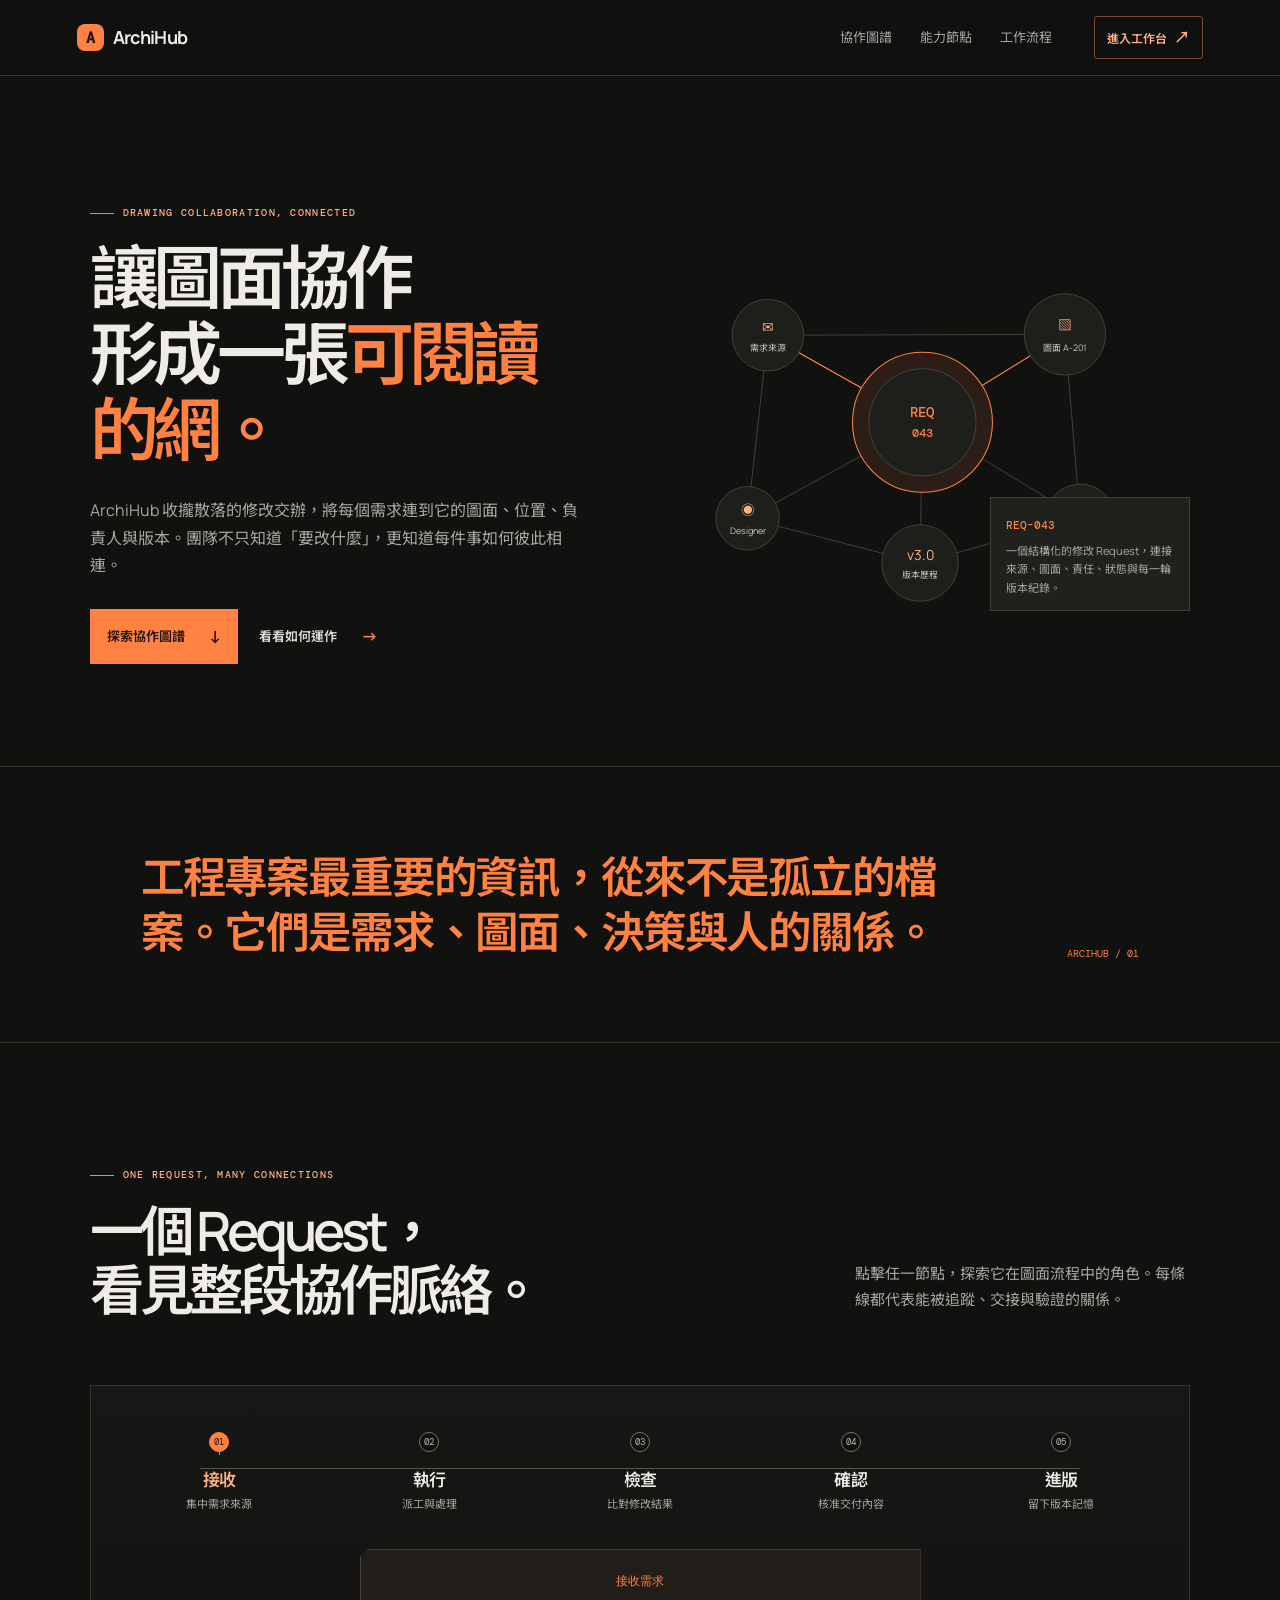
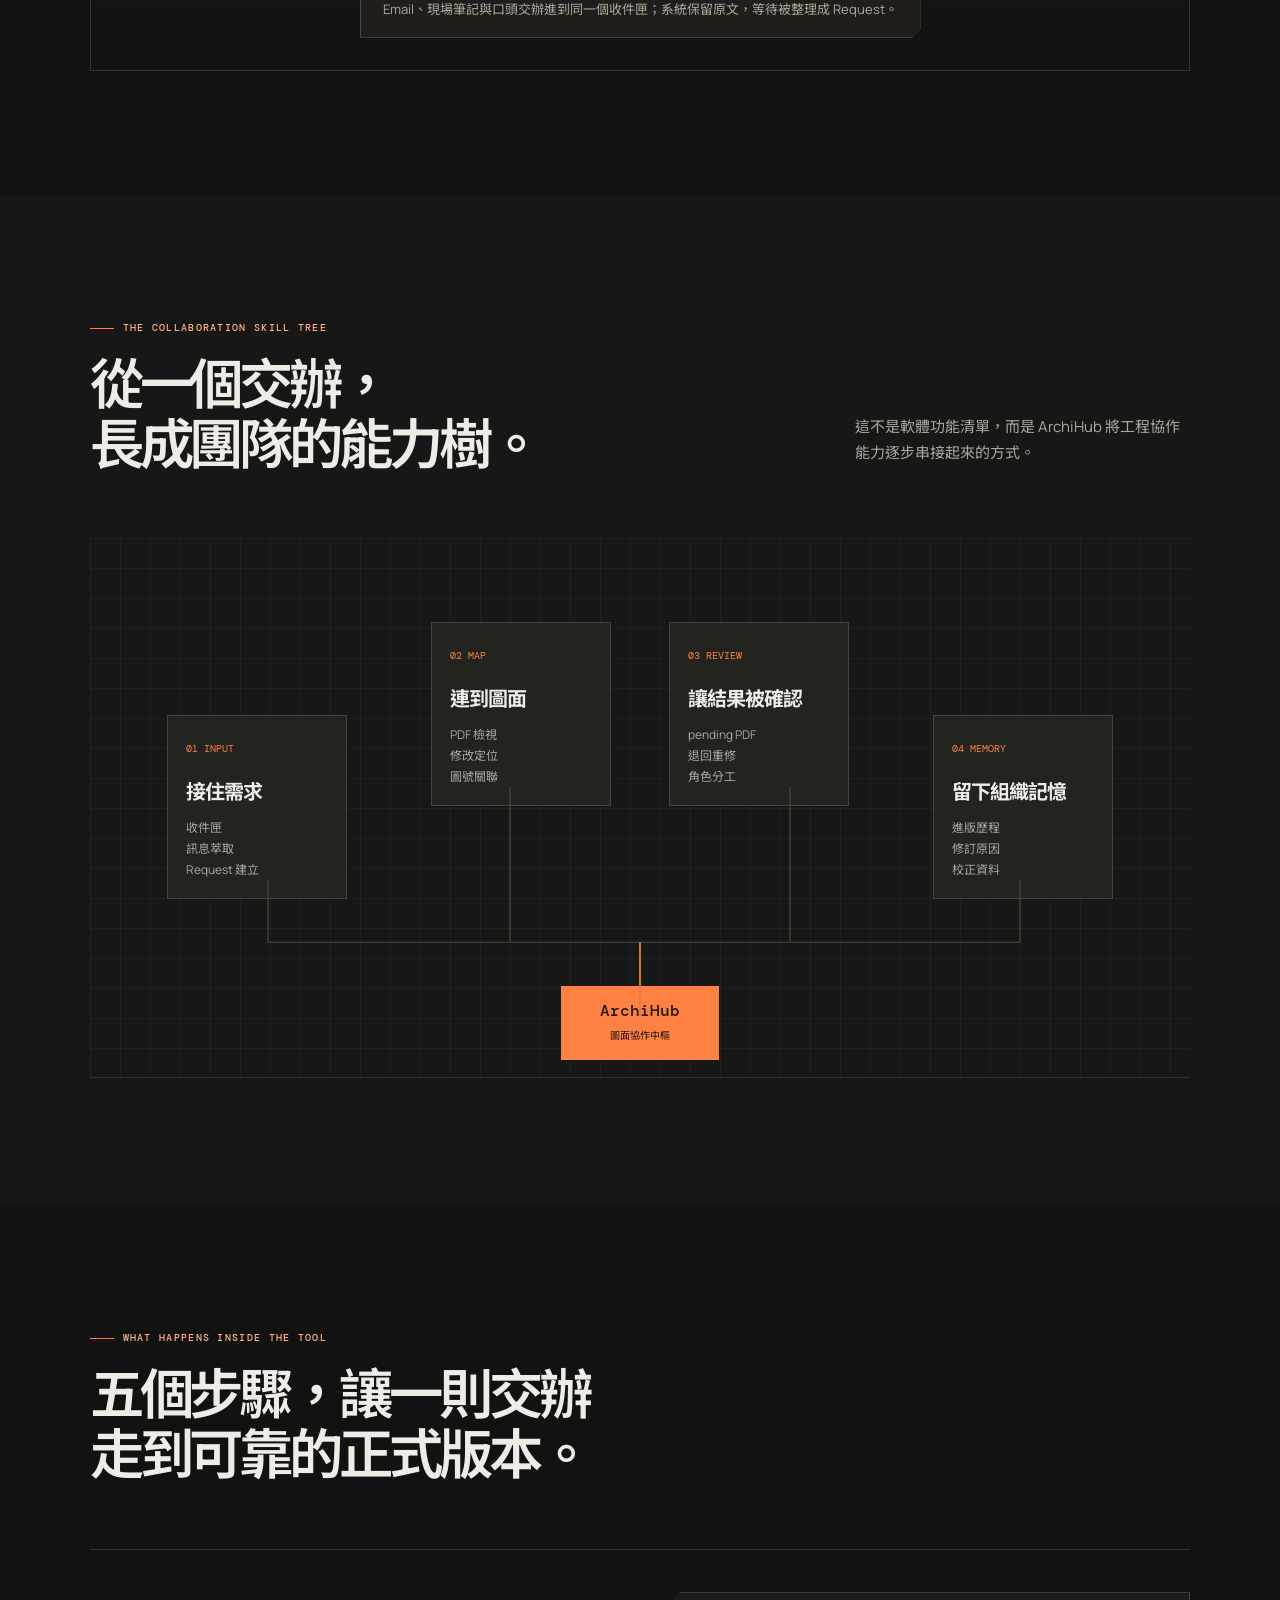
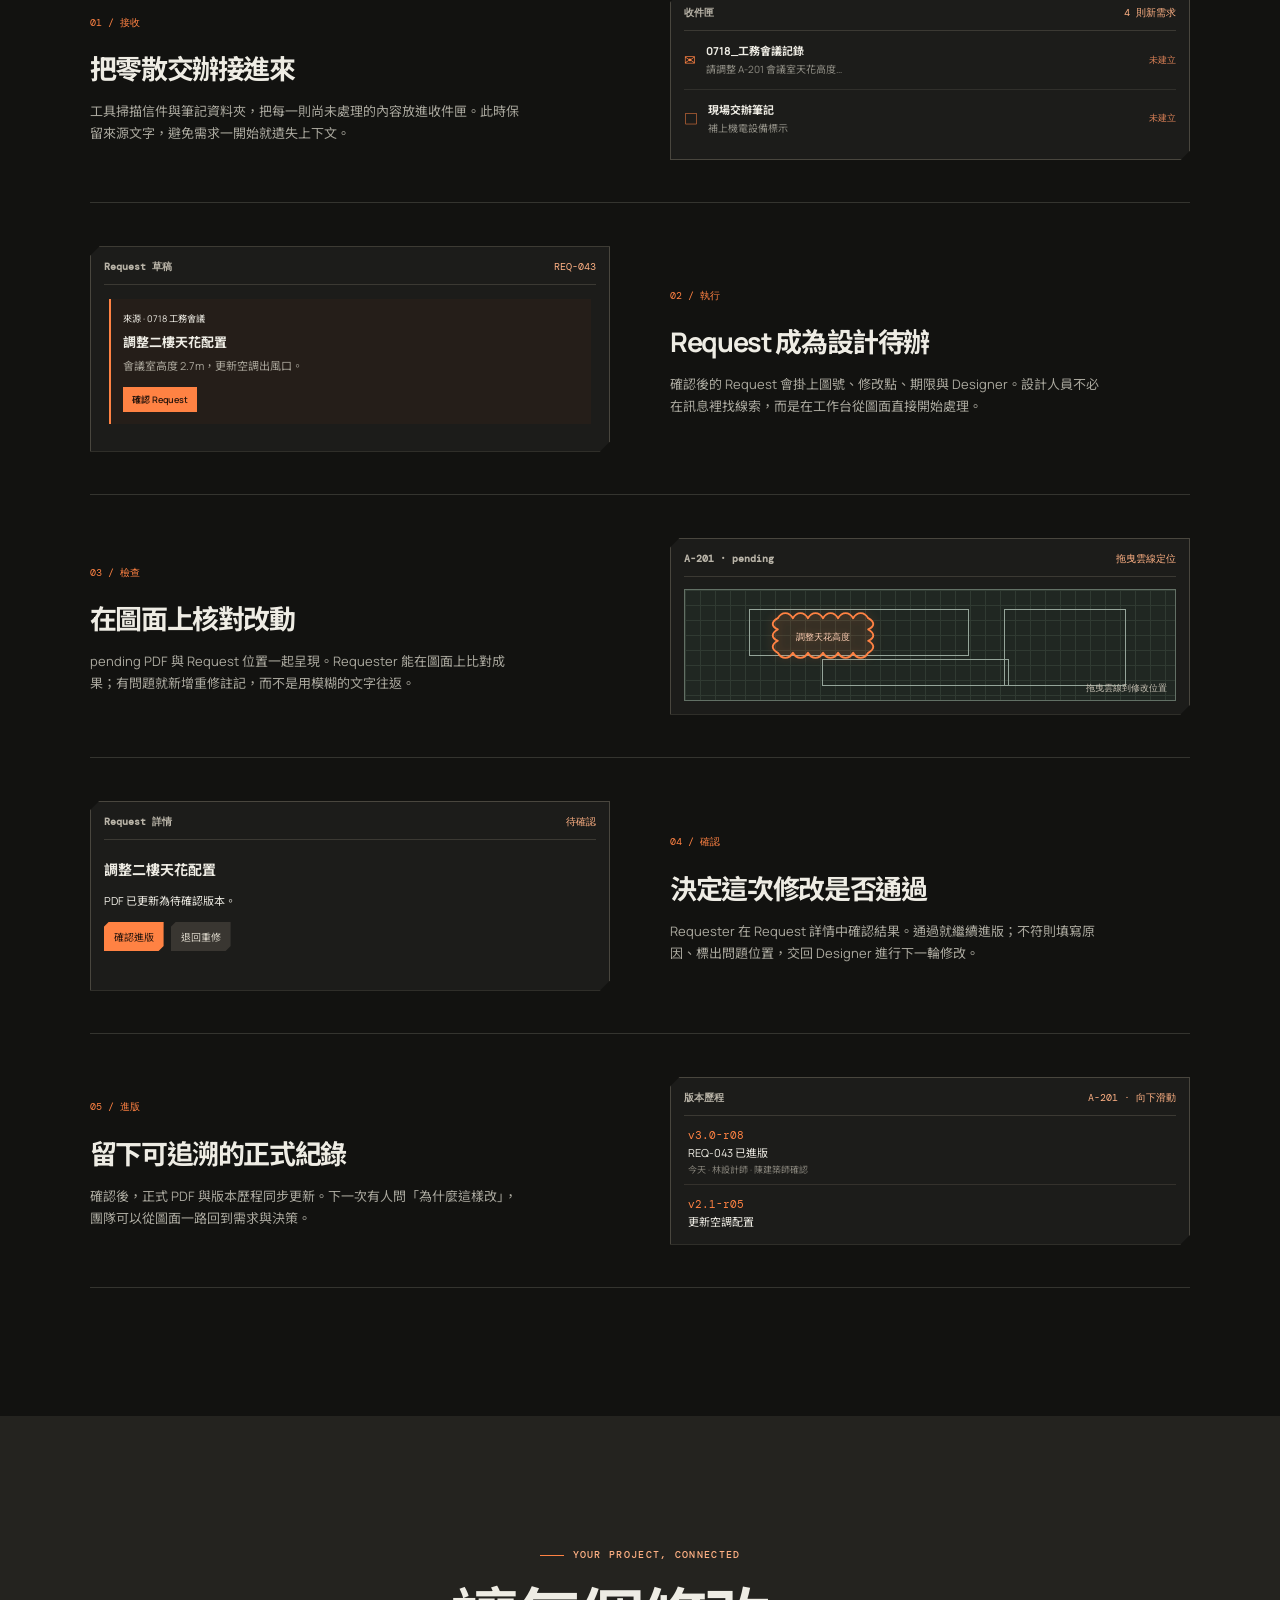
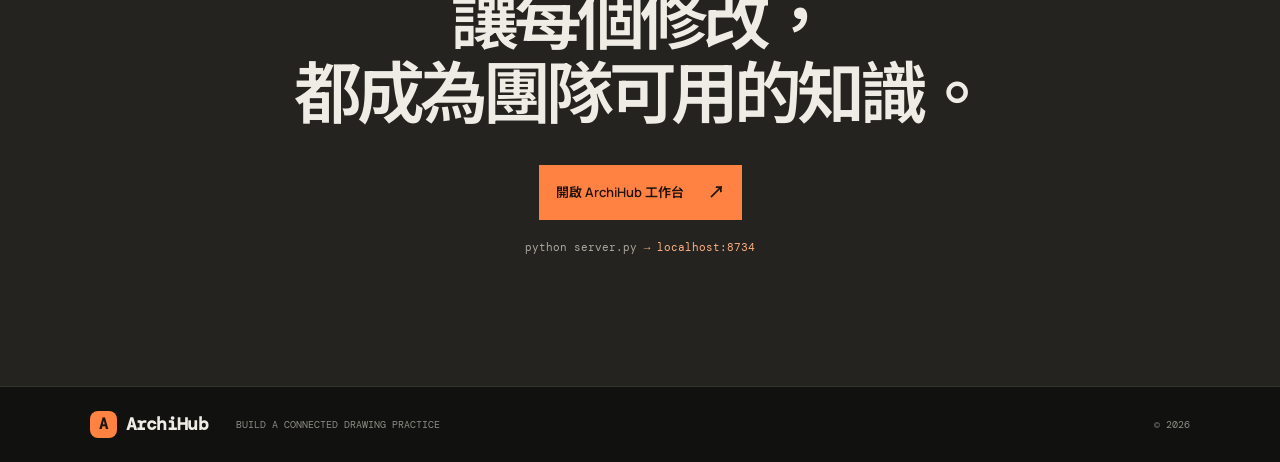
==== overview/index.html @ eef75f50 "Add interactive workflow demonstrations to overview" ====
<!doctype html>
<html lang="zh-Hant">
<head>
  <meta charset="utf-8">
  <meta name="viewport" content="width=device-width, initial-scale=1">
  <meta name="description" content="ArchiHub 將工程圖面的修改需求、版本與審核關係，整理成可探索的協作圖譜。">
  <title>ArchiHub — 圖面協作的知識網</title>
  <link rel="stylesheet" href="styles.css">
  <link rel="stylesheet" href="refine.css">
</head>
<body>
  <header class="site-header">
    <a class="brand" href="#top"><span class="brand-mark">A</span>ArchiHub</a>
    <nav><a href="#graph">協作圖譜</a><a href="#skills">能力節點</a><a href="#workflow">工作流程</a></nav>
    <a class="nav-action" href="#start">進入工作台 <span>↗</span></a>
  </header>

  <main id="top">
    <section class="hero">
      <div class="hero-intro">
        <p class="eyebrow"><i></i>DRAWING COLLABORATION, CONNECTED</p>
        <h1>讓圖面協作<br>形成一張<span>可閱讀的網。</span></h1>
        <p class="lead">ArchiHub 收攏散落的修改交辦，將每個需求連到它的圖面、位置、負責人與版本。團隊不只知道「要改什麼」，更知道每件事如何彼此相連。</p>
        <div class="hero-buttons"><a class="button solid" href="#graph">探索協作圖譜 <b>↓</b></a><a class="button quiet" href="#workflow">看看如何運作 <b>→</b></a></div>
      </div>
      <div class="hero-network" aria-label="ArchiHub 工程圖面協作關係圖">
        <svg viewBox="0 0 670 480" role="img">
          <title>圖面、Request、版本和參與角色之間的關聯網</title>
          <g class="connections"><path d="M341 224L151 117M341 224L126 342M341 224L516 116M341 224L535 342M341 224L338 397M151 117L126 342M151 117L516 116M516 116L535 342M126 342L338 397M535 342L338 397"/><path d="M151 117L341 224M516 116L341 224" class="active-line"/></g>
          <g class="node n-email" data-label="需求來源" data-text="Email、現場筆記與交辦事項，都從這裡進入團隊共同的收件匣。"><circle cx="151" cy="117" r="44"/><text x="151" y="113">✉</text><text x="151" y="137">需求來源</text></g>
          <g class="node n-drawing" data-label="圖面 A-201" data-text="每一則 Request 對應圖號與位置，讓修改內容不再脫離工程圖面。"><circle cx="516" cy="116" r="50"/><text x="516" y="111">▧</text><text x="516" y="137">圖面 A-201</text></g>
          <g class="node n-person" data-label="Designer" data-text="設計人員接收待辦、完成調整，並提交待確認的 pending PDF。"><circle cx="126" cy="342" r="39"/><text x="126" y="338">◉</text><text x="126" y="361">Designer</text></g>
          <g class="node center" data-label="REQ-043" data-text="一個結構化的修改 Request，連接來源、圖面、責任、狀態與每一輪版本紀錄。"><circle cx="341" cy="224" r="86"/><circle cx="341" cy="224" r="66"/><text x="341" y="218">REQ</text><text x="341" y="242">043</text></g>
          <g class="node n-review" data-label="Requester" data-text="提出者能在圖面與 pending PDF 上確認結果，必要時標記位置退回重修。"><circle cx="535" cy="342" r="42"/><text x="535" y="337">✓</text><text x="535" y="361">Requester</text></g>
          <g class="node n-version" data-label="版本歷程" data-text="每一次確認進版都記錄為可追溯的版本節點，保留圖面演進脈絡。"><circle cx="338" cy="397" r="47"/><text x="338" y="393">v3.0</text><text x="338" y="415">版本歷程</text></g>
        </svg>
        <div class="graph-tip"><span id="tip-label">REQ-043</span><p id="tip-text">一個結構化的修改 Request，連接來源、圖面、責任、狀態與每一輪版本紀錄。</p></div>
      </div>
    </section>

    <section class="manifesto"><p>工程專案最重要的資訊，從來不是孤立的檔案。它們是需求、圖面、決策與人的關係。</p><span>ARCIHUB / 01</span></section>

    <section class="graph-section" id="graph">
      <div class="section-head"><div><p class="eyebrow"><i></i>ONE REQUEST, MANY CONNECTIONS</p><h2>一個 Request，<br>看見整段協作脈絡。</h2></div><p>點擊任一節點，探索它在圖面流程中的角色。每條線都代表能被追蹤、交接與驗證的關係。</p></div>
      <div class="process-map" aria-label="ArchiHub Request 處理流程">
        <div class="process-track"></div>
        <button class="process-step active" data-title="接收需求" data-copy="Email、現場筆記與口頭交辦進到同一個收件匣；系統保留原文，等待被整理成 Request。"><i>01</i><span>接收</span><small>集中需求來源</small></button>
        <button class="process-step" data-title="執行修改" data-copy="Designer 接手 Request，從工作清單進入對應圖號與修改位置，完成設計調整並產出 pending PDF。"><i>02</i><span>執行</span><small>派工與處理</small></button>
        <button class="process-step" data-title="檢查圖面" data-copy="Requester 開啟 pending PDF，直接對照原始需求與標記位置；有落差時可以回到圖面上提出重修。"><i>03</i><span>檢查</span><small>比對修改結果</small></button>
        <button class="process-step" data-title="確認結果" data-copy="當內容正確，Requester 確認這次修改。責任、圖號與時間都會被寫入正式的審核紀錄。"><i>04</i><span>確認</span><small>核准交付內容</small></button>
        <button class="process-step" data-title="正式進版" data-copy="確認後，pending PDF 轉為正式版本；ArchiHub 將版本號、處理人與修訂原因保存到歷程中。"><i>05</i><span>進版</span><small>留下版本記憶</small></button>
        <div class="process-note"><span id="process-title">接收需求</span><p id="process-copy">Email、現場筆記與口頭交辦進到同一個收件匣；系統保留原文，等待被整理成 Request。</p></div>
      </div>
    </section>

    <section class="skills" id="skills">
      <div class="section-head"><div><p class="eyebrow"><i></i>THE COLLABORATION SKILL TREE</p><h2>從一個交辦，<br>長成團隊的能力樹。</h2></div><p>這不是軟體功能清單，而是 ArchiHub 將工程協作能力逐步串接起來的方式。</p></div>
      <div class="skill-tree" aria-label="ArchiHub 技能樹">
        <div class="trunk"><span>ArchiHub</span><small>圖面協作中樞</small></div>
        <div class="branch intake"><span class="branch-tag">01 INPUT</span><h3>接住需求</h3><p>收件匣<br>訊息萃取<br>Request 建立</p></div>
        <div class="branch mapping"><span class="branch-tag">02 MAP</span><h3>連到圖面</h3><p>PDF 檢視<br>修改定位<br>圖號關聯</p></div>
        <div class="branch review"><span class="branch-tag">03 REVIEW</span><h3>讓結果被確認</h3><p>pending PDF<br>退回重修<br>角色分工</p></div>
        <div class="branch memory"><span class="branch-tag">04 MEMORY</span><h3>留下組織記憶</h3><p>進版歷程<br>修訂原因<br>校正資料</p></div>
        <svg class="tree-lines" viewBox="0 0 1100 520" preserveAspectRatio="none" aria-hidden="true"><path d="M550 460V390M550 390H178V330M550 390H420V240M550 390H700V240M550 390H930V330"/><path d="M550 460V390" class="tree-active"/></svg>
      </div>
    </section>

    <section class="workflow" id="workflow"><p class="eyebrow"><i></i>WHAT HAPPENS INSIDE THE TOOL</p><h2>五個步驟，讓一則交辦<br>走到可靠的正式版本。</h2><div class="tool-explainer"><article><div class="tool-copy"><span>01 / 接收</span><h3>把零散交辦接進來</h3><p>工具掃描信件與筆記資料夾，把每一則尚未處理的內容放進收件匣。此時保留來源文字，避免需求一開始就遺失上下文。</p></div><div class="tool-window inbox-window"><div class="toolbar"><b>收件匣</b><span>4 則新需求</span></div><div class="mail-viewport"><div class="mail-stack"><div class="mail-row"><i>✉</i><div><b>0718_工務會議記錄</b><small>請調整 A-201 會議室天花高度…</small></div><em>未建立</em></div><div class="mail-row"><i>□</i><div><b>現場交辦筆記</b><small>補上機電設備標示</small></div><em>未建立</em></div><div class="mail-row"><i>✉</i><div><b>機電協調信件</b><small>E-301 出風口位置需要更新…</small></div><em>待整理</em></div><div class="mail-row"><i>□</i><div><b>監造巡檢紀錄</b><small>廁所大樣圖尺寸需再核對</small></div><em>待整理</em></div></div></div></div></article><article><div class="tool-copy"><span>02 / 執行</span><h3>Request 成為設計待辦</h3><p>確認後的 Request 會掛上圖號、修改點、期限與 Designer。設計人員不必在訊息裡找線索，而是在工作台從圖面直接開始處理。</p></div><div class="tool-window task-window"><div class="toolbar"><b>Request 草稿</b><span>REQ-043</span></div><div class="task-card"><small>來源 · 0718 工務會議</small><b>調整二樓天花配置</b><p>會議室高度 2.7m，更新空調出風口。</p><button class="micro-action request-confirm" type="button">確認 Request</button></div><div class="drawing-link-panel" aria-live="polite"><span>已連結圖面</span><b>A-201 · 二樓平面圖</b><a href="../web/index.html">開啟圖面頁面 ↗</a></div></div></article><article><div class="tool-copy"><span>03 / 檢查</span><h3>在圖面上核對改動</h3><p>pending PDF 與 Request 位置一起呈現。Requester 能在圖面上比對成果；有問題就新增重修註記，而不是用模糊的文字往返。</p></div><div class="tool-window drawing-window"><div class="toolbar"><b>A-201 · pending</b><span>拖移註記定位</span></div><div class="mini-plan"><i></i><i></i><i></i><div class="cloud-mark"><span>調整天花高度</span></div><em>雲型註記移動中</em></div></div></article><article><div class="tool-copy"><span>04 / 確認</span><h3>決定這次修改是否通過</h3><p>Requester 在 Request 詳情中確認結果。通過就繼續進版；不符則填寫原因、標出問題位置，交回 Designer 進行下一輪修改。</p></div><div class="tool-window approve-window"><div class="toolbar"><b>Request 詳情</b><span class="review-status">待確認</span></div><div class="review-main"><h4>調整二樓天花配置</h4><p>PDF 已更新為待確認版本。</p><div><button class="approve-action" type="button">確認進版</button><button class="return-action" type="button">退回重修</button></div></div><div class="complete-notice" aria-live="polite"><i>✓</i><b>REQ-043 已完成</b><span>通知已發送給 Designer 與 Requester</span></div><form class="return-form"><label>需要修改的問題<textarea rows="2" placeholder="例如：會議室出風口位置仍需右移…"></textarea></label><button class="send-return" type="button">送出修改要求</button><button class="cancel-return" type="button">取消</button></form></div></article><article><div class="tool-copy"><span>05 / 進版</span><h3>留下可追溯的正式紀錄</h3><p>確認後，正式 PDF 與版本歷程同步更新。下一次有人問「為什麼這樣改」，團隊可以從圖面一路回到需求與決策。</p></div><div class="tool-window history-window"><div class="toolbar"><b>版本歷程</b><span>A-201 · 向下滑動</span></div><div class="history-viewport"><div class="history-rail"><div class="version-item"><b>v3.0-r08</b><span>REQ-043 已進版</span><small>今天 · 林設計師 · 陳建築師確認</small></div><div class="version-item"><b>v2.1-r05</b><span>更新空調配置</span><small>07/18 · REQ-039</small></div><div class="version-item"><b>v2.0-r04</b><span>調整會議室隔間</span><small>07/12 · REQ-031</small></div><div class="version-item"><b>v1.2-r03</b><span>補充天花標高</span><small>07/05 · REQ-026</small></div></div></div></div></article></div></section>

    <section class="closing" id="start"><p class="eyebrow"><i></i>YOUR PROJECT, CONNECTED</p><h2>讓每個修改，<br>都成為團隊可用的知識。</h2><a class="button solid" href="../web/index.html">開啟 ArchiHub 工作台 <b>↗</b></a><p class="command">python server.py <span>→ localhost:8734</span></p></section>
  </main>
  <footer><a class="brand" href="#top"><span class="brand-mark">A</span>ArchiHub</a><p>BUILD A CONNECTED DRAWING PRACTICE</p><span>© 2026</span></footer>
  <script src="app.js"></script>
</body>
</html>
---- overview/styles.css ----
@import url('https://fonts.googleapis.com/css2?family=DM+Mono:wght@400;500&family=Manrope:wght@400;500;600;700&family=Noto+Sans+TC:wght@400;500;600;700&display=swap');
:root{--bg:#111110;--surface:#191918;--surface-2:#22221f;--line:#34342f;--text:#eeece4;--muted:#aaa89e;--orange:#ff8243;--orange-soft:#ffb184;--cream:#dedbd0;--mono:"DM Mono",monospace;--sans:Manrope,"Noto Sans TC",sans-serif}*{box-sizing:border-box}html{scroll-behavior:smooth}body{margin:0;background:var(--bg);color:var(--text);font-family:var(--sans);font-size:15px;line-height:1.7}.site-header{height:76px;display:flex;align-items:center;padding:0 clamp(22px,6vw,92px);gap:42px;border-bottom:1px solid var(--line);background:rgba(17,17,16,.88);backdrop-filter:blur(14px);position:sticky;z-index:10;top:0}.brand{color:var(--text);text-decoration:none;font-size:18px;font-weight:700;letter-spacing:-.7px;display:flex;align-items:center;gap:9px}.brand-mark{display:grid;place-items:center;width:27px;height:27px;border-radius:8px;background:var(--orange);color:#20140e;font:700 15px var(--mono)}nav{margin-left:auto;display:flex;gap:28px}nav a{color:var(--muted);text-decoration:none;font-size:13px}nav a:hover{color:var(--orange-soft)}.nav-action{color:var(--orange-soft);border:1px solid #7b4b35;border-radius:3px;padding:7px 12px;text-decoration:none;font-size:12px;font-weight:600}.nav-action span{font-size:16px;margin-left:5px}.hero{min-height:690px;display:grid;grid-template-columns:1fr 1.1fr;gap:60px;align-items:center;padding:clamp(80px,10vw,145px) clamp(22px,7vw,112px) 100px;overflow:hidden}.eyebrow{margin:0 0 20px;color:var(--orange-soft);font:500 10px var(--mono);letter-spacing:.13em}.eyebrow i{display:inline-block;width:24px;border-top:1px solid var(--orange);vertical-align:middle;margin-right:9px}.hero h1,.section-head h2,.workflow h2,.closing h2{font-size:clamp(43px,5.4vw,77px);line-height:1.1;letter-spacing:-.075em;margin:0;font-weight:600}.hero h1 span{color:var(--orange)}.lead{font-size:16px;color:var(--muted);max-width:500px;margin:30px 0}.hero-buttons{display:flex;align-items:center;gap:21px}.button{display:inline-flex;align-items:center;gap:24px;padding:13px 17px;text-decoration:none;font-size:13px;font-weight:600}.button b{font-size:17px}.solid{background:var(--orange);color:#21130c}.quiet{color:var(--cream);padding-left:0}.quiet b{color:var(--orange)}.hero-network{position:relative;max-width:650px;margin:auto;width:100%}.hero-network svg{display:block;width:100%;overflow:visible}.connections path{fill:none;stroke:#4a4a43;stroke-width:1}.connections .active-line{stroke:var(--orange);stroke-width:1.4}.node{cursor:pointer}.node circle{fill:#1e1e1b;stroke:#4b4b44;stroke-width:1;transition:.2s}.node text{text-anchor:middle;fill:#cac8bd;font:11px var(--sans);pointer-events:none}.node text:first-of-type{font-size:17px;fill:var(--orange-soft)}.node.center circle:first-child{fill:#2c1e17;stroke:var(--orange);stroke-width:1.3}.node.center text{fill:var(--orange);font:500 17px var(--mono)}.node.center text:last-child{font-size:15px}.node:hover circle{stroke:var(--orange);filter:drop-shadow(0 0 9px rgba(255,130,67,.25))}.graph-tip{position:absolute;right:0;bottom:5%;width:200px;padding:13px 15px;background:#20201d;border:1px solid #403d36}.graph-tip span{font:500 11px var(--mono);color:var(--orange)}.graph-tip p{font-size:11px;line-height:1.65;color:var(--muted);margin:6px 0 0}.manifesto{background:var(--orange);color:#25150d;padding:82px clamp(22px,11vw,180px);display:flex;align-items:end;gap:60px}.manifesto p{font-size:clamp(25px,3.4vw,46px);letter-spacing:-.05em;line-height:1.27;font-weight:600;max-width:840px;margin:0}.manifesto span{font:10px var(--mono);margin-left:auto;white-space:nowrap}.graph-section,.skills{padding:125px clamp(22px,7vw,112px)}.section-head{display:flex;justify-content:space-between;align-items:end;gap:60px;margin-bottom:65px}.section-head h2,.workflow h2{font-size:clamp(35px,4.25vw,61px)}.section-head>p{max-width:335px;color:var(--muted);margin:0 0 8px}.data-cloud{border:1px solid var(--line);display:grid;grid-template-columns:32% 68%;min-height:420px}.cloud-copy{padding:34px;border-right:1px solid var(--line)}.index,.branch-tag{font:10px var(--mono);color:var(--orange)}.cloud-copy h3{font-size:26px;letter-spacing:-.05em;margin:15px 0 10px}.cloud-copy p{font-size:13px;line-height:1.7;color:var(--muted)}.cloud-copy ul{margin:28px 0 0;padding:0;list-style:none;color:#c6c3b8;font:11px var(--mono)}.cloud-copy li{padding:9px 0;border-top:1px solid var(--line)}.cloud-stage{position:relative;min-height:420px;overflow:hidden;background:radial-gradient(circle at 50% 48%,#26251f 0,transparent 48%)}.cloud-stage svg{width:100%;height:100%;position:absolute}.cloud-links path{fill:none;stroke:#4c4a42;stroke-width:1}.cloud-node{position:absolute;left:calc(var(--x)*100%/600);top:calc(var(--y)*100%/410);transform:translate(-50%,-50%);border:1px solid #57544b;background:#20201d;color:var(--cream);width:88px;height:88px;border-radius:50%;display:flex;flex-direction:column;justify-content:center;align-items:center;cursor:pointer;transition:.2s}.cloud-node span{font:500 14px var(--mono);color:var(--orange-soft)}.cloud-node small{font:10px var(--sans);margin-top:3px}.cloud-node.source{width:128px;height:128px;background:#2b1d16;border-color:var(--orange)}.cloud-node.source span{color:var(--orange);font-size:16px}.cloud-node:hover,.cloud-node.selected{border-color:var(--orange);box-shadow:0 0 0 5px rgba(255,130,67,.11),0 0 20px rgba(255,130,67,.13)}.skills{background:#171716}.skill-tree{height:540px;max-width:1100px;margin:auto;position:relative;border-bottom:1px solid var(--line);background-image:linear-gradient(rgba(81,80,73,.14) 1px,transparent 1px),linear-gradient(90deg,rgba(81,80,73,.14) 1px,transparent 1px);background-size:30px 30px}.tree-lines{position:absolute;inset:0;width:100%;height:100%;pointer-events:none}.tree-lines path{fill:none;stroke:#4a4942;stroke-width:1.2}.tree-lines .tree-active{stroke:var(--orange);stroke-width:1.6}.trunk{position:absolute;bottom:17px;left:50%;transform:translateX(-50%);width:158px;text-align:center;padding:14px;background:var(--orange);color:#24150e}.trunk span{display:block;font:500 16px var(--mono)}.trunk small{font-size:10px}.branch{position:absolute;width:180px;min-height:154px;padding:18px;background:#232320;border:1px solid #45443d}.branch h3{font-size:20px;letter-spacing:-.05em;margin:15px 0 8px}.branch p{margin:0;color:var(--muted);font-size:12px;line-height:1.75}.intake{left:7%;top:177px}.mapping{left:31%;top:84px}.review{right:31%;top:84px}.memory{right:7%;top:177px}.workflow{padding:128px clamp(22px,7vw,112px)}.workflow h2{margin:0 0 64px}.flow-list{border-top:1px solid var(--line)}.flow-list article{display:grid;grid-template-columns:90px 1fr 135px;align-items:center;gap:20px;padding:22px 0;border-bottom:1px solid var(--line)}.flow-list article>span{font:11px var(--mono);color:var(--orange)}.flow-list h3{font-size:20px;margin:0;letter-spacing:-.04em}.flow-list p{margin:4px 0 0;color:var(--muted);font-size:13px}.flow-list b{font:11px var(--mono);color:var(--orange-soft);text-align:right}.closing{background:#24231f;padding:132px 24px;text-align:center}.closing h2{font-size:clamp(42px,5.3vw,75px);margin:0 0 35px}.closing .command{font:11px var(--mono);color:var(--muted);margin:20px 0 0}.command span{color:var(--orange-soft)}footer{padding:24px clamp(22px,7vw,112px);display:flex;align-items:center;gap:28px;border-top:1px solid var(--line);font:10px var(--mono);color:#8e8c83}footer p{margin:0}footer>span{margin-left:auto}@media(max-width:900px){.hero{grid-template-columns:1fr;padding-top:85px}.hero-network{max-width:620px}.section-head{display:block}.section-head>p{margin-top:22px}.data-cloud{grid-template-columns:1fr}.cloud-copy{border-right:0;border-bottom:1px solid var(--line)}.cloud-stage{height:410px}.skill-tree{height:700px}.tree-lines{display:none}.branch{width:43%;min-height:130px}.intake{left:0;top:20px}.mapping{left:57%;top:20px}.review{left:0;right:auto;top:235px}.memory{right:0;top:235px}.trunk{bottom:35px}.manifesto{display:block}.manifesto span{display:block;margin-top:28px}.workflow{padding-top:90px}}@media(max-width:560px){.site-header{height:64px;padding:0 18px}.site-header nav{display:none}.nav-action{margin-left:auto;font-size:0;padding:7px 10px}.nav-action span{font-size:17px;margin:0}.hero,.graph-section,.skills,.workflow{padding-left:22px;padding-right:22px}.hero{min-height:0}.hero-network{width:125%;margin-left:-12.5%}.graph-tip{right:5%;bottom:0}.data-cloud{margin:0 -5px}.cloud-stage{height:350px}.cloud-node{transform:translate(-50%,-50%) scale(.8)}.cloud-node.source{transform:translate(-50%,-50%) scale(.8)}.skill-tree{height:850px;background:none}.branch{position:absolute;width:100%;min-height:125px}.intake{top:0}.mapping{left:0;top:155px}.review{top:310px}.memory{top:465px}.trunk{bottom:20px}.flow-list article{grid-template-columns:42px 1fr}.flow-list b{display:none}.manifesto{padding:60px 22px}.closing{padding:100px 20px}footer{padding:20px 22px;flex-wrap:wrap;gap:14px}footer p{width:100%;order:3}footer>span{margin-left:auto}}
---- overview/refine.css ----
.manifesto{background:var(--bg);color:var(--orange);border-top:1px solid var(--line);border-bottom:1px solid var(--line)}
.process-map{position:relative;display:grid;grid-template-columns:repeat(5,1fr);gap:10px;padding:46px 28px 32px;border:1px solid var(--line);background:linear-gradient(180deg,#171715,#121211);overflow:hidden}.process-track{position:absolute;left:10%;right:10%;top:82px;border-top:1px solid #59554c}.process-step{position:relative;z-index:1;padding:0 8px;border:0;background:transparent;color:var(--text);font-family:var(--sans);text-align:center;cursor:pointer}.process-step i{display:grid;place-items:center;width:20px;height:20px;margin:0 auto 14px;border:1px solid #777067;border-radius:50%;background:var(--bg);color:#bdb8ae;font:9px var(--mono);transition:.16s}.process-step span{display:block;font-size:17px;font-weight:600;letter-spacing:-.04em}.process-step small{display:block;color:var(--muted);font-size:11px;margin-top:4px}.process-step:after{content:"";position:absolute;left:50%;top:11px;width:1px;height:0;background:var(--orange);transition:height .18s}.process-step:hover i,.process-step.active i{border-color:var(--orange);background:var(--orange);color:#25150d;animation:node-jolt .26s linear}.process-step:hover:after,.process-step.active:after{height:12px}.process-step:hover span,.process-step.active span{color:var(--orange-soft)}.process-note{grid-column:1/-1;margin:28px auto 0;max-width:610px;text-align:center;padding:17px 22px;border:1px solid #4b453d;background:#211e1a;clip-path:polygon(8px 0,100% 0,100% calc(100% - 8px),calc(100% - 8px) 100%,0 100%,0 8px)}.process-note span{font:500 12px var(--mono);color:var(--orange)}.process-note p{margin:5px 0 0;color:var(--muted);font-size:13px}@keyframes node-jolt{0%,100%{transform:translate(0)}30%{transform:translate(-2px,1px)}60%{transform:translate(2px,-1px)}}
.workflow{background:#121210}.workflow h2{max-width:790px}.tool-explainer{margin-top:65px;display:flex;flex-direction:column;gap:1px;border-top:1px solid var(--line)}.tool-explainer article{display:grid;grid-template-columns:1fr 1fr;gap:60px;align-items:center;padding:42px 0;border-bottom:1px solid var(--line)}.tool-explainer article:nth-child(even) .tool-copy{order:2}.tool-copy>span{font:10px var(--mono);color:var(--orange)}.tool-copy h3{font-size:27px;letter-spacing:-.05em;margin:13px 0 8px}.tool-copy p{max-width:430px;margin:0;color:var(--muted);font-size:13px}.tool-window{min-height:168px;background:#1c1c1a;border:1px solid #49463e;padding:13px;clip-path:polygon(10px 0,100% 0,100% calc(100% - 10px),calc(100% - 10px) 100%,0 100%,0 10px);font-size:11px}.toolbar{height:25px;display:flex;justify-content:space-between;align-items:flex-start;color:#b9b4a8;border-bottom:1px solid #3b3933;font:10px var(--mono)}.toolbar span{color:var(--orange-soft)}.mail-row{display:flex;align-items:center;gap:10px;padding:11px 0;border-bottom:1px solid #302f2b}.mail-row i{color:var(--orange);font-style:normal;font-size:14px}.mail-row b,.mail-row small{display:block}.mail-row small{color:#8f8d84;font-size:10px}.mail-row em{margin-left:auto;font:9px var(--mono);color:#df8358}.task-card{margin:14px 5px;padding:12px;background:#251e19;border-left:2px solid var(--orange)}.task-card small,.task-card b,.task-card span{display:block}.task-card b{font-size:13px;margin:4px 0}.task-card p{color:#aaa69b;margin:4px 0}.task-card span{color:var(--orange-soft);font-size:9px}.mini-plan{height:112px;margin-top:12px;position:relative;border:1px solid #627065;background:#202722;background-image:linear-gradient(#303a32 1px,transparent 1px),linear-gradient(90deg,#303a32 1px,transparent 1px);background-size:15px 15px}.mini-plan i{position:absolute;border:1px solid #95a59a}.mini-plan i:nth-child(1){left:13%;top:18%;width:45%;height:42%}.mini-plan i:nth-child(2){right:10%;top:18%;width:25%;height:70%}.mini-plan i:nth-child(3){left:28%;bottom:12%;width:38%;height:25%}.mini-plan b{position:absolute;left:47%;top:40%;display:grid;place-items:center;width:20px;height:20px;border-radius:50%;background:var(--orange);color:#2b160e}.mini-plan em{position:absolute;right:8px;bottom:5px;color:#c6c0b3;font:9px var(--mono)}.approve-window h4{font-size:14px;margin:18px 0 4px}.approve-window>p{color:#9d9a90;margin:0 0 18px}.approve-window button{padding:7px 10px;background:var(--orange);border:0;color:#2a160d;font:10px var(--sans);clip-path:polygon(5px 0,100% 0,100% calc(100% - 5px),calc(100% - 5px) 100%,0 100%,0 5px)}.approve-window button+button{background:#393631;color:#d7d2c6;margin-left:7px}.version-item{padding:12px 4px 6px;border-bottom:1px solid #34312c}.version-item b,.version-item span,.version-item small{display:block}.version-item b{color:var(--orange);font:11px var(--mono)}.version-item span{margin-top:2px}.version-item small{color:#86837a;font-size:9px}.version-item.dim{opacity:.55}
.tool-window{--motion-delay:0s;position:relative;overflow:hidden}.tool-window:after{content:"";position:absolute;inset:0;pointer-events:none;background:linear-gradient(110deg,transparent 35%,rgba(255,177,132,.08) 50%,transparent 65%);transform:translateX(-130%);opacity:0}.tool-explainer article.is-visible .tool-window:after{animation:window-scan 4.8s var(--motion-delay) ease-in-out infinite}.tool-explainer article:nth-child(2) .tool-window{--motion-delay:.35s}.tool-explainer article:nth-child(3) .tool-window{--motion-delay:.7s}.tool-explainer article:nth-child(4) .tool-window{--motion-delay:1.05s}.tool-explainer article:nth-child(5) .tool-window{--motion-delay:1.4s}
.tool-explainer article.is-visible .inbox-window .mail-row:first-of-type{animation:mail-arrive 4.8s ease-in-out infinite}.tool-explainer article.is-visible .inbox-window .mail-row:first-of-type em{animation:status-pulse 4.8s ease-in-out infinite}.tool-explainer article.is-visible .task-window .task-card{animation:task-progress 4.8s .35s ease-in-out infinite}.tool-explainer article.is-visible .task-window .task-card:after{content:"";display:block;width:0;margin-top:8px;border-bottom:2px solid var(--orange);animation:progress-line 4.8s .35s ease-in-out infinite}.tool-explainer article.is-visible .drawing-window .mini-plan b{animation:pin-focus 4.8s .7s ease-in-out infinite}.tool-explainer article.is-visible .drawing-window .mini-plan i:nth-child(1){animation:plan-focus 4.8s .7s ease-in-out infinite}.tool-explainer article.is-visible .approve-window button:first-child{animation:approve-choice 4.8s 1.05s ease-in-out infinite}.tool-explainer article.is-visible .history-window .version-item:first-of-type{animation:version-enter 4.8s 1.4s ease-in-out infinite}
@keyframes window-scan{0%,58%{transform:translateX(-130%);opacity:0}62%{opacity:1}78%,100%{transform:translateX(130%);opacity:0}}@keyframes mail-arrive{0%,10%{opacity:.25;transform:translateY(-7px)}22%,82%{opacity:1;transform:none}100%{opacity:.25;transform:translateY(-7px)}}@keyframes status-pulse{0%,24%{color:#df8358}34%,58%{color:var(--orange);text-shadow:0 0 9px rgba(255,130,67,.6)}75%,100%{color:#df8358;text-shadow:none}}@keyframes task-progress{0%,15%{transform:translateX(-5px);opacity:.55}28%,82%{transform:none;opacity:1}100%{transform:translateX(3px);opacity:.7}}@keyframes progress-line{0%,18%{width:0}48%,78%{width:78%}100%{width:0}}@keyframes pin-focus{0%,18%,100%{transform:scale(.8);box-shadow:0 0 0 0 rgba(255,130,67,.3)}34%,68%{transform:scale(1);box-shadow:0 0 0 7px rgba(255,130,67,.13)}}@keyframes plan-focus{0%,18%,100%{border-color:#95a59a}34%,68%{border-color:var(--orange);background-color:rgba(255,130,67,.06)}}@keyframes approve-choice{0%,24%,100%{transform:none;filter:none}38%,62%{transform:translateY(-2px);filter:brightness(1.18);box-shadow:0 5px 14px rgba(255,130,67,.2)}}@keyframes version-enter{0%,24%{opacity:.25;transform:translateY(-7px)}38%,78%{opacity:1;transform:none}100%{opacity:.45;transform:translateY(2px)}}
.mail-viewport,.history-viewport{height:112px;overflow:hidden}.tool-explainer article.is-visible .mail-stack{animation:mail-scroll 7s ease-in-out infinite}.mail-stack .mail-row{min-height:56px}.tool-explainer article.is-visible .inbox-window .mail-row:first-of-type,.tool-explainer article.is-visible .inbox-window .mail-row:first-of-type em{animation:none}
.task-window .task-card{transition:opacity .25s,transform .25s}.tool-explainer article.is-visible .task-window .task-card{animation:none}.tool-explainer article.is-visible .task-window .task-card:after{display:none;animation:none}.micro-action{margin-top:7px;padding:6px 9px;border:0;background:var(--orange);color:#28150c;font:600 9px var(--sans);cursor:pointer}.drawing-link-panel{display:grid;grid-template-columns:1fr auto;gap:3px 12px;align-items:center;max-height:0;padding:0 10px;opacity:0;overflow:hidden;background:#202a23;border-left:2px solid #67b57b;transition:max-height .35s,padding .35s,opacity .25s}.drawing-link-panel span{color:#7fd493;font:9px var(--mono)}.drawing-link-panel b{grid-row:2;font-size:12px}.drawing-link-panel a{grid-column:2;grid-row:1/3;color:var(--orange-soft);font-size:10px;text-decoration:none}.task-window.linked .task-card{opacity:.35;transform:translateY(-3px)}.task-window.linked .drawing-link-panel{max-height:70px;padding:10px;opacity:1}
.mini-plan .cloud-mark{position:absolute;left:18%;top:22%;width:122px;height:55px;display:grid;place-items:center;border:2px dashed var(--orange);border-radius:48% 42% 46% 40%;background:rgba(255,130,67,.1);color:#ffd0b5;filter:drop-shadow(0 0 5px rgba(255,130,67,.2))}.cloud-mark:before,.cloud-mark:after{content:"";position:absolute;border:2px dashed var(--orange);background:#293029;border-radius:50%;z-index:-1}.cloud-mark:before{width:42px;height:35px;left:10px;top:-13px}.cloud-mark:after{width:48px;height:38px;right:8px;top:-10px}.cloud-mark span{font:9px var(--mono)}.tool-explainer article.is-visible .cloud-mark{animation:cloud-move 6s ease-in-out infinite}.drawing-window .mini-plan em{z-index:2}
.approve-window{min-height:190px}.approve-window .review-main{transition:opacity .2s,transform .25s}.tool-explainer article.is-visible .approve-window button:first-child{animation:none}.complete-notice,.return-form{display:none}.approve-window.approved .review-main,.approve-window.returning .review-main{display:none}.approve-window.approved .complete-notice{display:flex;min-height:125px;flex-direction:column;align-items:center;justify-content:center;animation:notice-pop .35s ease-out}.complete-notice i{display:grid;place-items:center;width:30px;height:30px;border-radius:50%;background:#67b57b;color:#102016;font-style:normal;font-size:16px}.complete-notice b{margin-top:9px;font-size:13px}.complete-notice span{color:#8f9f91;font-size:9px}.approve-window.returning .return-form{display:block;padding-top:12px;animation:notice-pop .3s ease-out}.return-form label{display:block;color:var(--orange-soft);font:9px var(--mono)}.return-form textarea{display:block;width:100%;margin:7px 0 9px;padding:8px;resize:none;border:1px solid #514b41;background:#151513;color:var(--text);font:11px var(--sans)}.return-form button{cursor:pointer}.return-form .cancel-return{background:transparent;color:var(--muted);border:1px solid #4d4941}.review-status.done{color:#7fd493}.review-status.returned{color:#ffad83}
.history-rail .version-item{min-height:62px}.tool-explainer article.is-visible .history-window .version-item:first-of-type{animation:none}.tool-explainer article.is-visible .history-rail{animation:history-scroll 8s ease-in-out infinite}
@keyframes mail-scroll{0%,15%{transform:translateY(0)}35%,50%{transform:translateY(-56px)}70%,85%{transform:translateY(-112px)}100%{transform:translateY(0)}}@keyframes cloud-move{0%,12%{transform:translate(0,0) scale(.95)}38%,55%{transform:translate(120px,26px) scale(1)}78%,90%{transform:translate(48px,50px) scale(.96)}100%{transform:translate(0,0) scale(.95)}}@keyframes notice-pop{from{opacity:0;transform:translateY(8px) scale(.97)}to{opacity:1;transform:none}}@keyframes history-scroll{0%,17%{transform:translateY(0)}36%,51%{transform:translateY(-62px)}70%,85%{transform:translateY(-124px)}100%{transform:translateY(0)}}
@media(prefers-reduced-motion:reduce){.tool-explainer article.is-visible .tool-window:after,.tool-explainer article.is-visible .mail-row,.tool-explainer article.is-visible .mail-row em,.tool-explainer article.is-visible .task-card,.tool-explainer article.is-visible .task-card:after,.tool-explainer article.is-visible .mini-plan b,.tool-explainer article.is-visible .mini-plan i,.tool-explainer article.is-visible .approve-window button,.tool-explainer article.is-visible .version-item,.tool-explainer article.is-visible .mail-stack,.tool-explainer article.is-visible .cloud-mark,.tool-explainer article.is-visible .history-rail{animation:none!important}}
@media(max-width:700px){.process-map{grid-template-columns:1fr;padding:27px 22px}.process-track{display:none}.process-step{display:grid;grid-template-columns:28px 85px 1fr;align-items:center;text-align:left;padding:7px 0}.process-step i{margin:0}.process-step small{margin:0}.process-step:after{display:none}.process-note{margin:16px 0 0;text-align:left}.tool-explainer article,.tool-explainer article:nth-child(even){grid-template-columns:1fr;gap:25px}.tool-explainer article:nth-child(even) .tool-copy{order:0}.tool-copy h3{font-size:24px}.tool-window{min-height:150px}}
.mini-plan .cloud-mark{left:15%;top:17%;width:128px;height:58px;border:0;border-radius:0;background:transparent;cursor:grab;touch-action:none;filter:drop-shadow(0 0 5px rgba(255,130,67,.28));user-select:none;animation:none!important}.cloud-mark:before,.cloud-mark:after{display:none}.cloud-mark svg{position:absolute;inset:0;width:100%;height:100%;overflow:visible}.cloud-mark path{fill:rgba(255,130,67,.08);stroke:var(--orange);stroke-width:2.5;stroke-linejoin:round}.cloud-mark span{position:relative;color:#ffd0b5;font:9px var(--mono);pointer-events:none}.cloud-mark:hover path,.cloud-mark:focus-visible path{stroke:#ffd0b5;filter:drop-shadow(0 0 4px rgba(255,177,132,.7))}.cloud-mark:focus-visible{outline:1px solid var(--orange);outline-offset:3px}.cloud-mark.is-dragging{cursor:grabbing;filter:drop-shadow(0 0 10px rgba(255,130,67,.55))}
.mail-viewport,.history-viewport{overflow-y:auto;scrollbar-width:none;cursor:ns-resize}.mail-viewport::-webkit-scrollbar,.history-viewport::-webkit-scrollbar{display:none}.tool-explainer article.is-visible .mail-stack,.tool-explainer article.is-visible .history-rail{animation:none!important}.drawing-link-panel{grid-template-columns:1fr auto}.drawing-app-icons{display:flex;gap:5px;grid-column:1/-1;margin-top:4px}.app-icon{display:grid;place-items:center;height:18px;min-width:18px;padding:0 4px;border:1px solid #69645a;color:#dad6ca;font:700 8px var(--mono)}.app-icon.revit{border-color:#718db6;background:#1c2638;color:#a9c7ff}.app-icon.cad{border-color:#af573d;background:#382019;color:#ffad83}
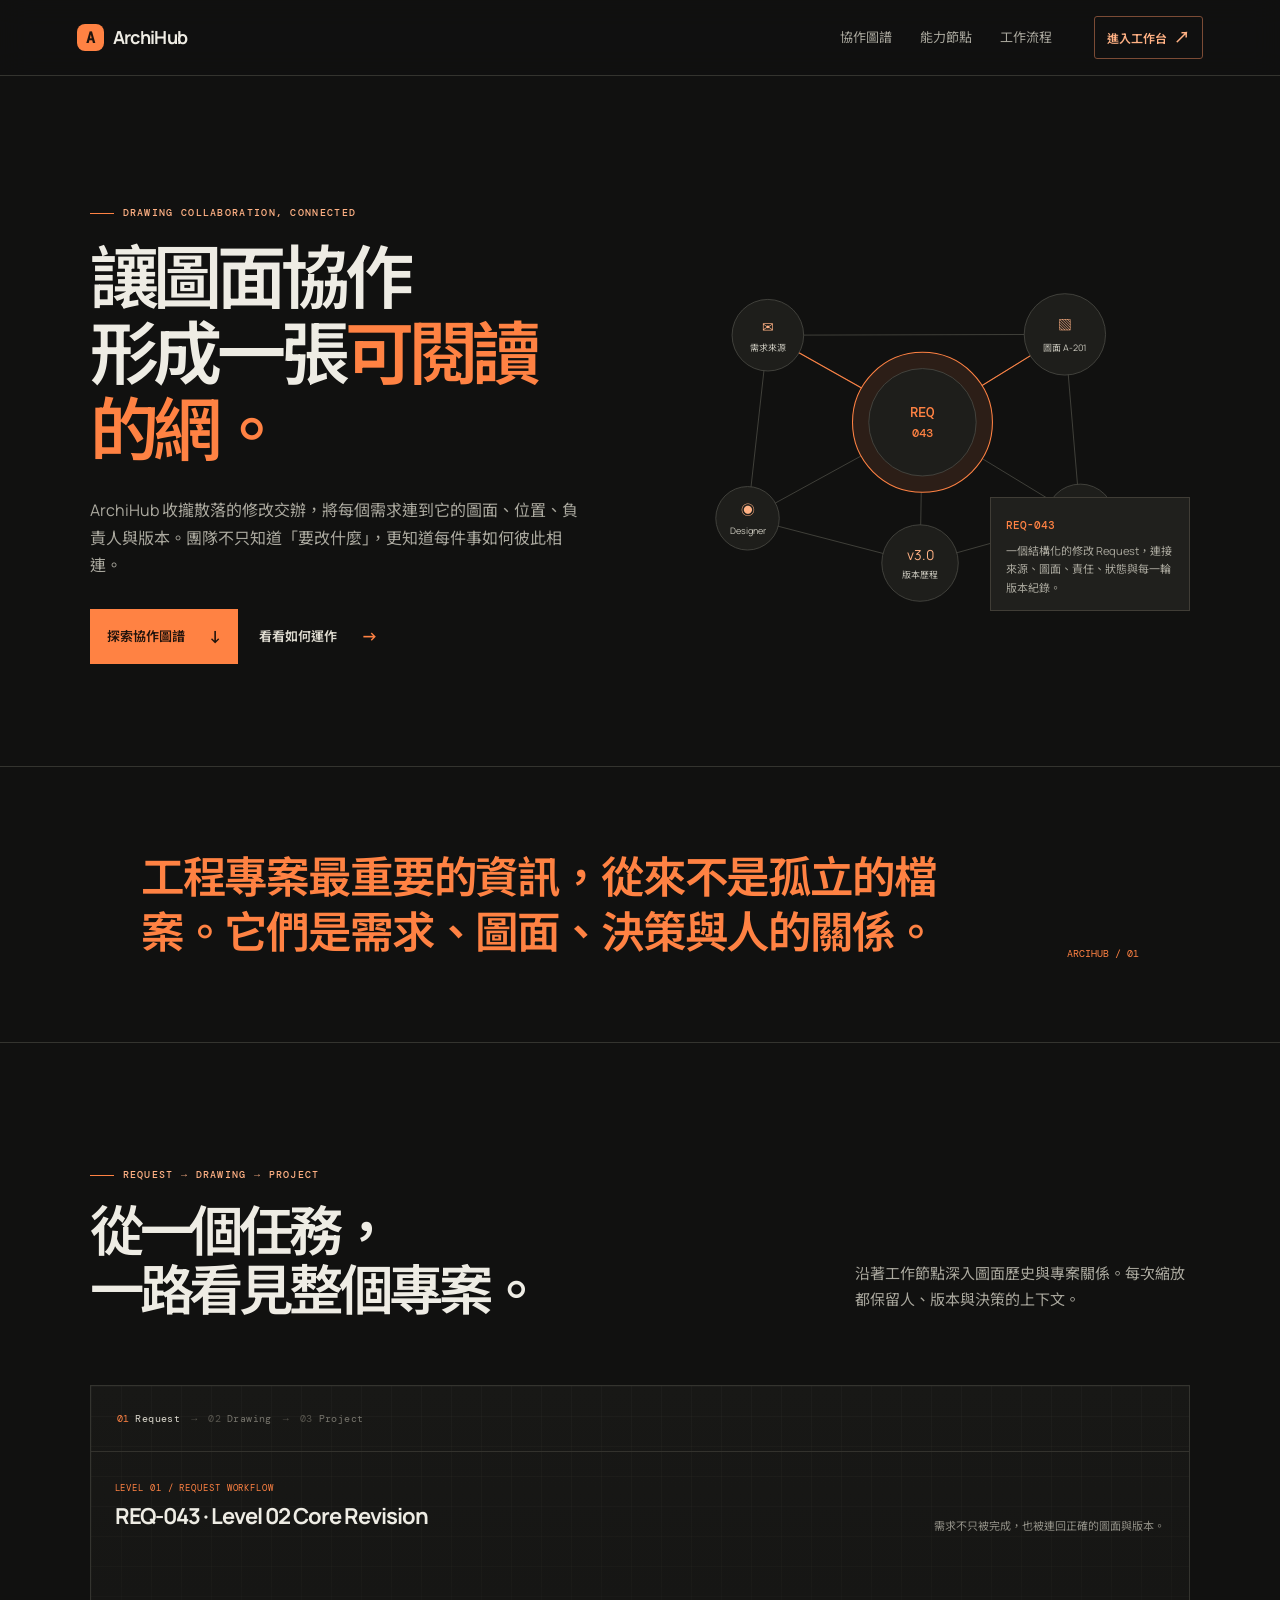
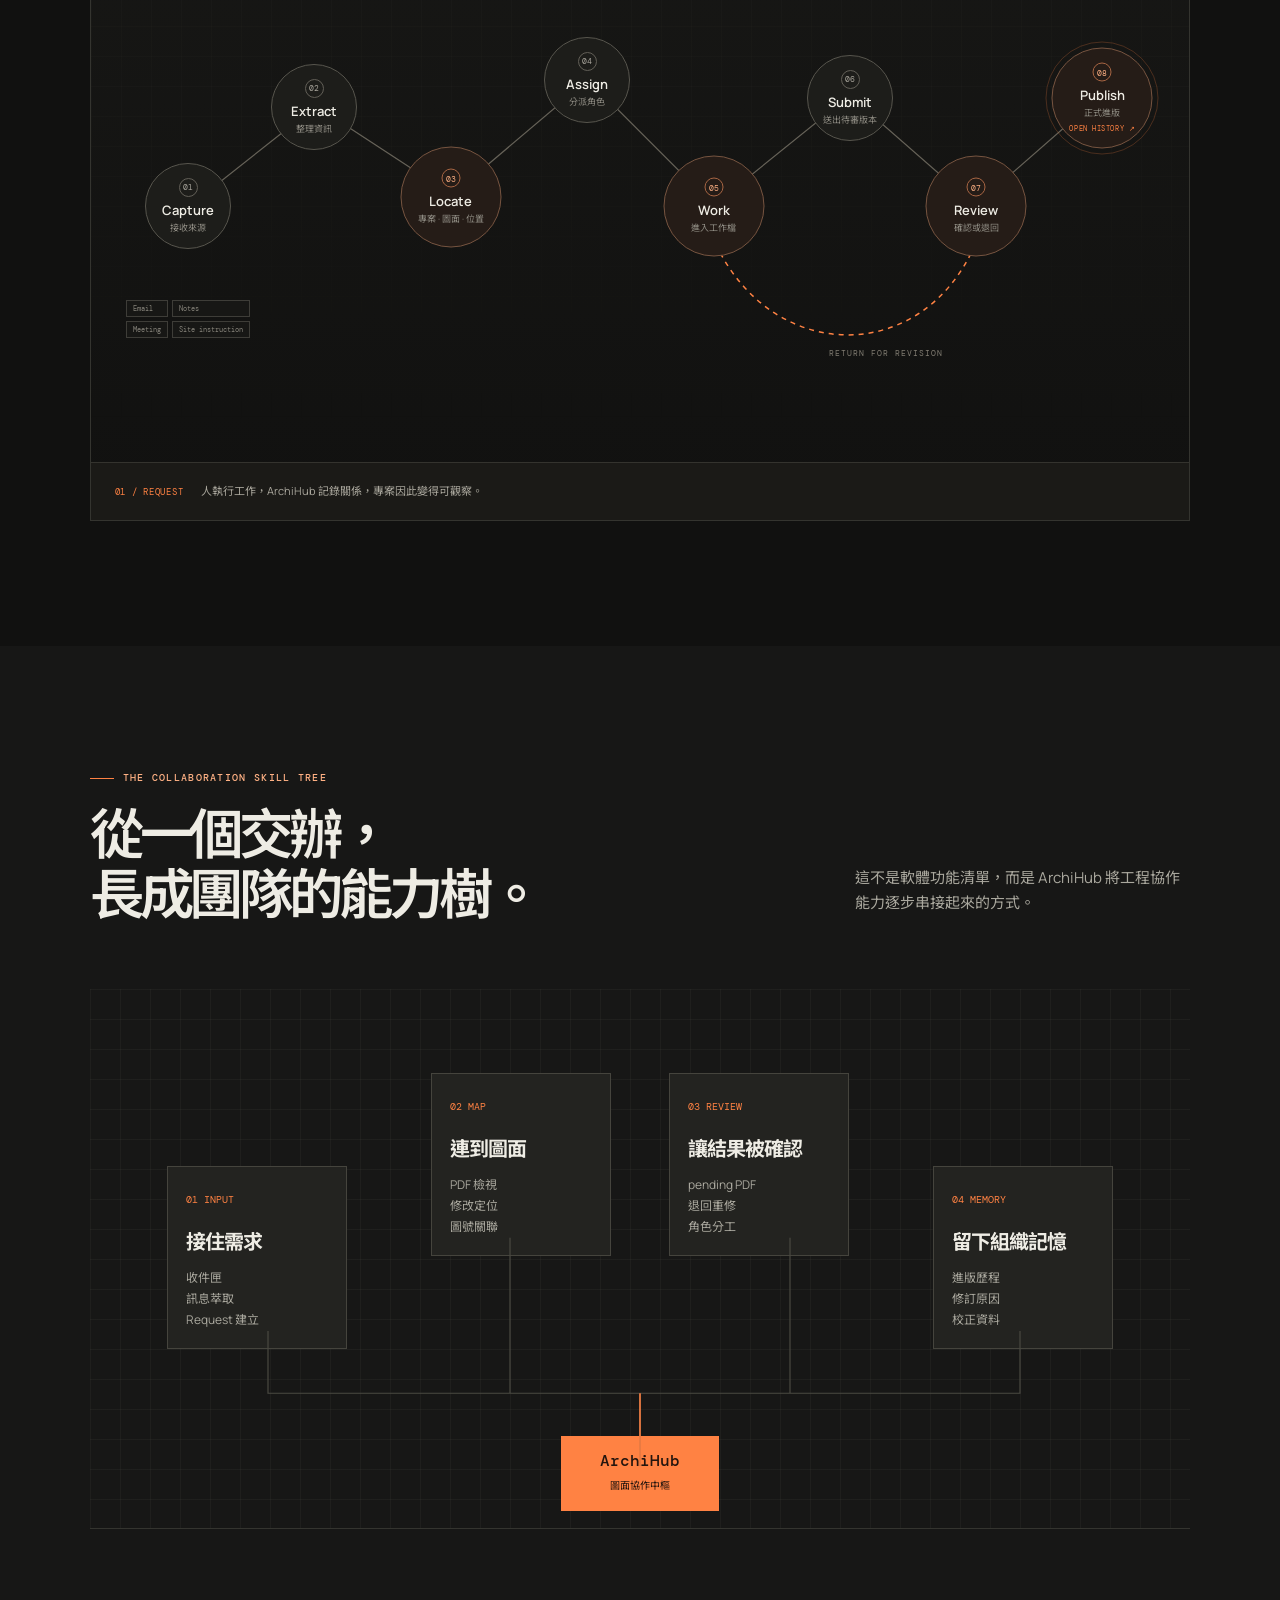
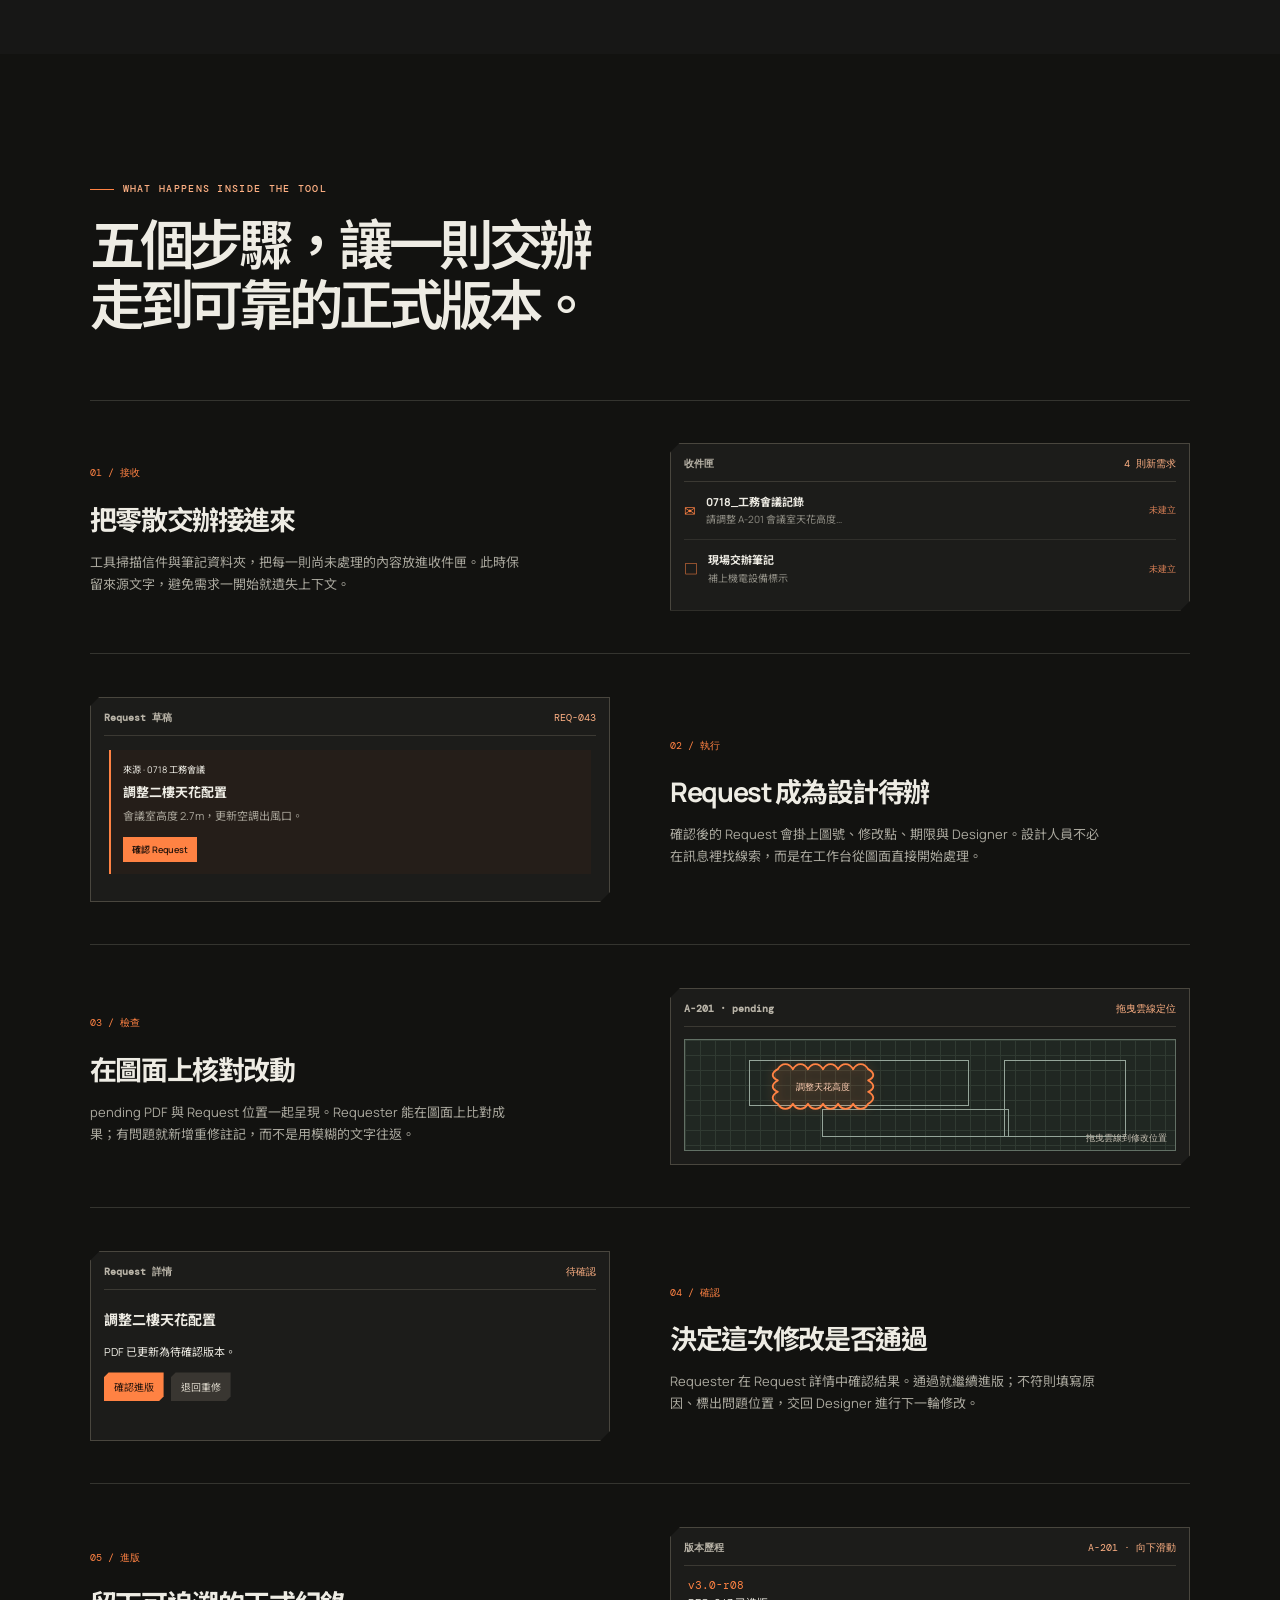
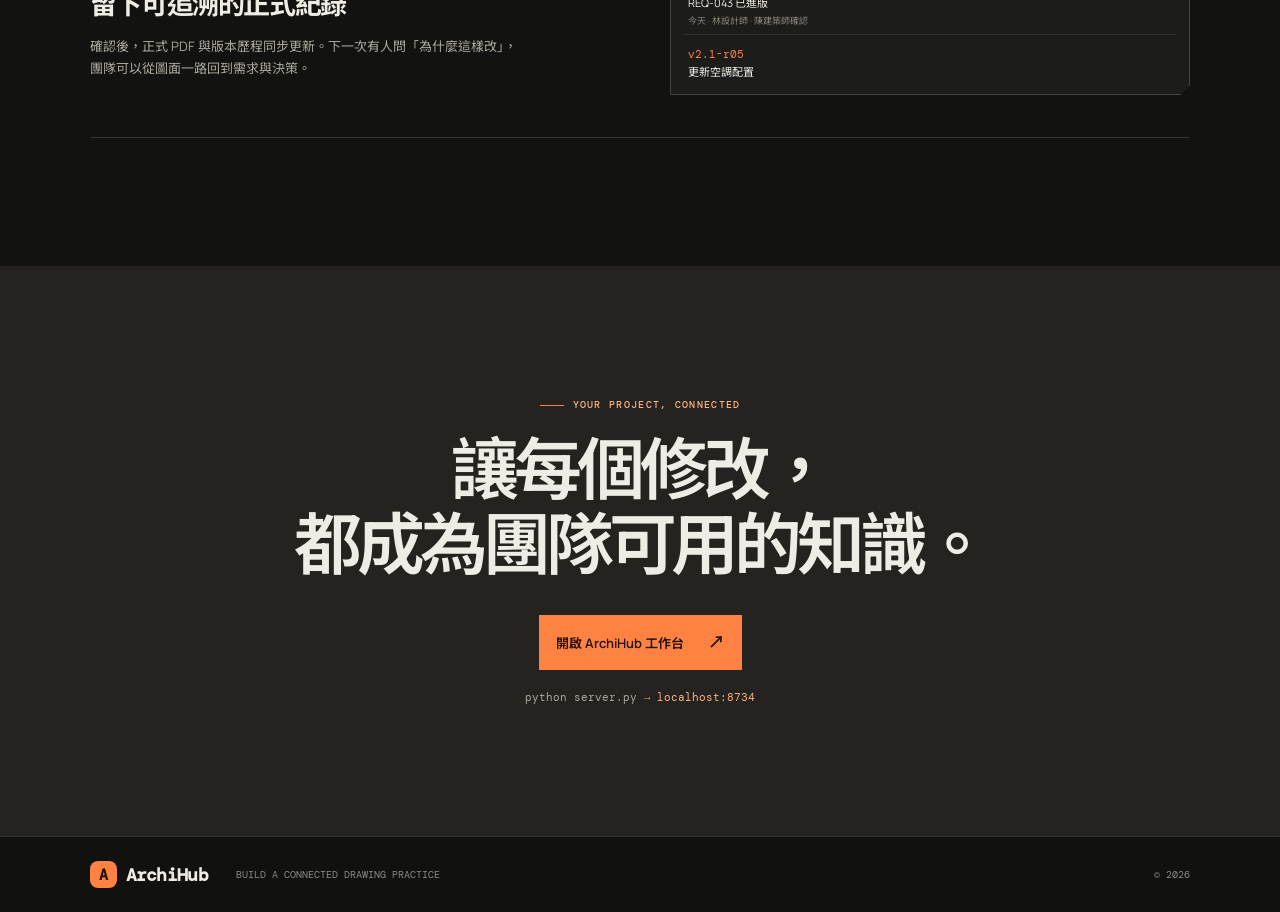
==== commit c27f2701: "feat: add semantic zoom project diagram to overview" ====
--- a/overview/index.html
+++ b/overview/index.html
@@ -41,15 +41,90 @@
     <section class="manifesto"><p>工程專案最重要的資訊，從來不是孤立的檔案。它們是需求、圖面、決策與人的關係。</p><span>ARCIHUB / 01</span></section>
 
     <section class="graph-section" id="graph">
-      <div class="section-head"><div><p class="eyebrow"><i></i>ONE REQUEST, MANY CONNECTIONS</p><h2>一個 Request，<br>看見整段協作脈絡。</h2></div><p>點擊任一節點，探索它在圖面流程中的角色。每條線都代表能被追蹤、交接與驗證的關係。</p></div>
-      <div class="process-map" aria-label="ArchiHub Request 處理流程">
-        <div class="process-track"></div>
-        <button class="process-step active" data-title="接收需求" data-copy="Email、現場筆記與口頭交辦進到同一個收件匣；系統保留原文，等待被整理成 Request。"><i>01</i><span>接收</span><small>集中需求來源</small></button>
-        <button class="process-step" data-title="執行修改" data-copy="Designer 接手 Request，從工作清單進入對應圖號與修改位置，完成設計調整並產出 pending PDF。"><i>02</i><span>執行</span><small>派工與處理</small></button>
-        <button class="process-step" data-title="檢查圖面" data-copy="Requester 開啟 pending PDF，直接對照原始需求與標記位置；有落差時可以回到圖面上提出重修。"><i>03</i><span>檢查</span><small>比對修改結果</small></button>
-        <button class="process-step" data-title="確認結果" data-copy="當內容正確，Requester 確認這次修改。責任、圖號與時間都會被寫入正式的審核紀錄。"><i>04</i><span>確認</span><small>核准交付內容</small></button>
-        <button class="process-step" data-title="正式進版" data-copy="確認後，pending PDF 轉為正式版本；ArchiHub 將版本號、處理人與修訂原因保存到歷程中。"><i>05</i><span>進版</span><small>留下版本記憶</small></button>
-        <div class="process-note"><span id="process-title">接收需求</span><p id="process-copy">Email、現場筆記與口頭交辦進到同一個收件匣；系統保留原文，等待被整理成 Request。</p></div>
+      <div class="section-head"><div><p class="eyebrow"><i></i>REQUEST → DRAWING → PROJECT</p><h2>從一個任務，<br>一路看見整個專案。</h2></div><p>沿著工作節點深入圖面歷史與專案關係。每次縮放都保留人、版本與決策的上下文。</p></div>
+      <div class="semantic-map" data-current-level="request" aria-label="ArchiHub 語意縮放專案圖解">
+        <nav class="semantic-breadcrumb" aria-label="圖解層級">
+          <button class="semantic-crumb is-active" type="button" data-level-target="request" aria-current="step"><span>01</span>Request</button><i>→</i>
+          <button class="semantic-crumb" type="button" data-level-target="drawing"><span>02</span>Drawing</button><i>→</i>
+          <button class="semantic-crumb" type="button" data-level-target="project"><span>03</span>Project</button>
+        </nav>
+
+        <div class="semantic-viewport">
+          <section class="semantic-level is-active" data-level="request" aria-hidden="false">
+            <header class="semantic-level-head"><div><span>LEVEL 01 / REQUEST WORKFLOW</span><h3>REQ-043 · Level 02 Core Revision</h3></div><p>需求不只被完成，也被連回正確的圖面與版本。</p></header>
+            <div class="semantic-canvas-scroll">
+              <div class="semantic-canvas request-canvas">
+                <svg class="semantic-links" viewBox="0 0 1000 430" aria-hidden="true">
+                  <defs><marker id="request-arrow" viewBox="0 0 10 10" refX="8" refY="5" markerWidth="5" markerHeight="5" orient="auto-start-reverse"><path d="M 0 0 L 10 5 L 0 10 z"></path></marker></defs>
+                  <path class="semantic-link main-link" d="M70 245 L190 150 L320 235 L450 125 L570 245 L700 140 L820 245 L940 140"></path>
+                  <path class="semantic-link return-link" d="M820 282 C770 397 630 397 574 286" marker-end="url(#request-arrow)"></path>
+                  <text x="680" y="389">RETURN FOR REVISION</text>
+                </svg>
+
+                <div class="source-cluster" aria-label="需求來源"><span>Email</span><span>Notes</span><span>Meeting</span><span>Site instruction</span></div>
+                <button class="semantic-node request-node node-capture" type="button" data-detail="Email、筆記、會議與現場交辦先被保留成可追溯的原始需求。"><i>01</i><b>Capture</b><small>接收來源</small></button>
+                <button class="semantic-node request-node node-extract" type="button" data-detail="萃取 requester、designer、approver、deadline、scope、reference 與 drawing clues。"><i>02</i><b>Extract</b><small>整理資訊</small></button>
+                <button class="semantic-node request-node node-locate is-key" type="button" data-detail="把需求定位到 Project → Drawing → Position，避免修改落在錯誤圖面。"><i>03</i><b>Locate</b><small>專案 · 圖面 · 位置</small></button>
+                <button class="semantic-node request-node node-assign" type="button" data-detail="指定負責人、審核角色與期限，讓交接責任清楚可見。"><i>04</i><b>Assign</b><small>分派角色</small></button>
+                <button class="semantic-node request-node node-work is-key" type="button" data-detail="工程師從任務直接開啟正確的 CAD、Revit 或工作檔完成修改。"><i>05</i><b>Work</b><small>進入工作檔</small></button>
+                <button class="semantic-node request-node node-submit" type="button" data-detail="提交 pending PDF 與本次 revision，等待 requester 與 approver 檢查。"><i>06</i><b>Submit</b><small>送出待審版本</small></button>
+                <button class="semantic-node request-node node-review is-key" type="button" data-detail="確認則前往 Publish；退回時沿著橘色迴路回到 Work 並留下問題。"><i>07</i><b>Review</b><small>確認或退回</small></button>
+                <button class="semantic-node request-node node-publish is-key semantic-portal" type="button" data-level-target="drawing" data-detail="正式版本已建立。點擊打開 A-201 的完整修訂歷史。"><i>08</i><b>Publish</b><small>正式進版</small><em>OPEN HISTORY ↗</em></button>
+              </div>
+            </div>
+          </section>
+
+          <section class="semantic-level" data-level="drawing" aria-hidden="true" inert>
+            <header class="semantic-level-head"><div><button class="semantic-back" type="button" data-level-target="request">← Request Workflow</button><span>LEVEL 02 / DRAWING HISTORY</span><h3>A-201 · Second Floor Plan</h3></div><p>每個版本都能回到促成它的 Request、角色與審核脈絡。</p></header>
+            <div class="semantic-canvas-scroll">
+              <div class="semantic-canvas drawing-canvas">
+                <svg class="semantic-links" viewBox="0 0 1000 460" aria-hidden="true">
+                  <path class="semantic-link" d="M105 105 L355 105 L700 230"></path><path class="semantic-link" d="M105 230 L355 230 L700 230"></path><path class="semantic-link active-link" d="M105 355 L355 355 L700 230"></path>
+                  <path class="semantic-link people-link" d="M700 230 L915 95 M700 230 L915 230 M700 230 L915 365"></path>
+                  <text x="190" y="89">CREATED</text><text x="190" y="214">REVISED</text><text x="190" y="339">CURRENT</text>
+                </svg>
+                <button class="semantic-node history-request req-018" type="button" data-detail="REQ-018 建立 R21，保留最初的二樓平面調整依據。"><span>REQ-018</span><small>Published</small></button>
+                <button class="semantic-node history-revision rev-21" type="button" data-detail="R21 · First coordinated issue"><b>R21</b><small>First issue</small></button>
+                <button class="semantic-node history-request req-031" type="button" data-detail="REQ-031 經設計與審核協作後更新為 R23。"><span>REQ-031</span><small>Published</small></button>
+                <button class="semantic-node history-revision rev-23" type="button" data-detail="R23 · Coordination update"><b>R23</b><small>Coordination</small></button>
+                <button class="semantic-node history-request req-043 is-current" type="button" data-detail="目前所在的 REQ-043，完成 Level 02 core revision 並發布 R24。"><em>YOU ARE HERE</em><span>REQ-043</span><small>Published</small></button>
+                <button class="semantic-node history-revision rev-24 is-current" type="button" data-detail="R24 是 A-201 目前正式版本，所有決策仍可反查。"><em>CURRENT</em><b>R24</b><small>Core revision</small></button>
+                <button class="semantic-node drawing-hub semantic-portal" type="button" data-level-target="project" data-detail="A-201 同時連到其他圖面、Request、版本與專案成員。點擊查看整個 Project 928816。"><span>DRAWING</span><b>A-201</b><small>Second Floor Plan</small><em>OPEN PROJECT ↗</em></button>
+                <button class="semantic-node role-node role-designer" type="button" data-detail="Designer 完成 R24 的圖面修改與提交。"><span>Designer</span><b>Designer A</b></button>
+                <button class="semantic-node role-node role-requester" type="button" data-detail="Requester 提供修改依據並確認交付內容。"><span>Requester</span><b>Site Team</b></button>
+                <button class="semantic-node role-node role-approver" type="button" data-detail="Approver 核准 R24 成為正式版本。"><span>Approver</span><b>Project Lead</b></button>
+              </div>
+            </div>
+          </section>
+
+          <section class="semantic-level" data-level="project" aria-hidden="true" inert>
+            <header class="semantic-level-head"><div><button class="semantic-back" type="button" data-level-target="drawing">← A-201 History</button><span>LEVEL 03 / PROJECT GRAPH</span><h3>PROJECT 928816</h3></div><p>圖面、需求、版本與人不是清單，而是一張可持續閱讀的專案關係圖。</p></header>
+            <div class="semantic-canvas-scroll">
+              <div class="semantic-canvas project-canvas">
+                <svg class="semantic-links" viewBox="0 0 1000 500" aria-hidden="true">
+                  <path class="semantic-link project-spoke" d="M500 250 L155 95 M500 250 L330 100 M500 250 L690 90 M500 250 L845 155 M500 250 L820 365 M500 250 L630 425 M500 250 L335 425 M500 250 L150 350"></path>
+                  <path class="semantic-link relation-link" d="M155 95 L150 350 M330 100 L335 425 M690 90 L630 425 M845 155 L820 365"></path>
+                </svg>
+                <button class="semantic-node project-hub" type="button" data-detail="Project 928816 將所有圖面、Request、版本與角色連在同一個可觀察脈絡中。"><span>PROJECT</span><b>928816</b><small>6 active · 3 reviews</small></button>
+                <button class="semantic-node project-drawing drawing-a101" type="button" data-detail="A-101 · Ground Floor Plan"><span>DRAWING</span><b>A-101</b></button>
+                <button class="semantic-node project-drawing drawing-a201 is-current" type="button" data-detail="A-201 · Second Floor Plan · Current R24"><em>CURRENT</em><span>DRAWING</span><b>A-201</b></button>
+                <button class="semantic-node project-drawing drawing-s203" type="button" data-detail="S-203 · Structural Framing"><span>DRAWING</span><b>S-203</b></button>
+                <button class="semantic-node project-drawing drawing-m101" type="button" data-detail="M-101 · Mechanical Layout"><span>DRAWING</span><b>M-101</b></button>
+                <button class="semantic-node project-drawing drawing-e201" type="button" data-detail="E-201 · Electrical Plan"><span>DRAWING</span><b>E-201</b></button>
+                <button class="semantic-node project-request request-043" type="button" data-detail="REQ-043 · Published · A-201 / R24"><span>REQ-043</span><small>Published</small></button>
+                <button class="semantic-node project-request request-051" type="button" data-detail="REQ-051 · In Progress · S-203"><span>REQ-051</span><small>In Progress</small></button>
+                <button class="semantic-node project-request request-052" type="button" data-detail="REQ-052 · Waiting Review · M-101"><span>REQ-052</span><small>Waiting Review</small></button>
+                <button class="semantic-node project-role designer-a" type="button" data-detail="Designer A · 3 active items"><span>Designer A</span><small>3 active</small></button>
+                <button class="semantic-node project-role designer-b" type="button" data-detail="Designer B · 3 active items"><span>Designer B</span><small>3 active</small></button>
+                <button class="semantic-node project-role requester-role" type="button" data-detail="Requester · connects site instructions to drawings"><span>Requester</span><small>Site Team</small></button>
+                <button class="semantic-node project-role approver-role" type="button" data-detail="Approver · 3 reviews waiting across this project"><span>Approver</span><small>3 reviews</small></button>
+                <span class="revision-tag revision-r24">R24</span><span class="revision-tag revision-r08">R08</span><span class="revision-tag revision-r11">R11</span>
+              </div>
+            </div>
+          </section>
+        </div>
+
+        <div class="semantic-caption" aria-live="polite"><span>01 / REQUEST</span><p>人執行工作，ArchiHub 記錄關係，專案因此變得可觀察。</p></div>
       </div>
     </section>
 
--- a/overview/refine.css
+++ b/overview/refine.css
@@ -14,3 +14,19 @@
 @media(max-width:700px){.process-map{grid-template-columns:1fr;padding:27px 22px}.process-track{display:none}.process-step{display:grid;grid-template-columns:28px 85px 1fr;align-items:center;text-align:left;padding:7px 0}.process-step i{margin:0}.process-step small{margin:0}.process-step:after{display:none}.process-note{margin:16px 0 0;text-align:left}.tool-explainer article,.tool-explainer article:nth-child(even){grid-template-columns:1fr;gap:25px}.tool-explainer article:nth-child(even) .tool-copy{order:0}.tool-copy h3{font-size:24px}.tool-window{min-height:150px}}
 .mini-plan .cloud-mark{left:15%;top:17%;width:128px;height:58px;border:0;border-radius:0;background:transparent;cursor:grab;touch-action:none;filter:drop-shadow(0 0 5px rgba(255,130,67,.28));user-select:none;animation:none!important}.cloud-mark:before,.cloud-mark:after{display:none}.cloud-mark svg{position:absolute;inset:0;width:100%;height:100%;overflow:visible}.cloud-mark path{fill:rgba(255,130,67,.08);stroke:var(--orange);stroke-width:2.5;stroke-linejoin:round}.cloud-mark span{position:relative;color:#ffd0b5;font:9px var(--mono);pointer-events:none}.cloud-mark:hover path,.cloud-mark:focus-visible path{stroke:#ffd0b5;filter:drop-shadow(0 0 4px rgba(255,177,132,.7))}.cloud-mark:focus-visible{outline:1px solid var(--orange);outline-offset:3px}.cloud-mark.is-dragging{cursor:grabbing;filter:drop-shadow(0 0 10px rgba(255,130,67,.55))}
 .mail-viewport,.history-viewport{overflow-y:auto;scrollbar-width:none;cursor:ns-resize}.mail-viewport::-webkit-scrollbar,.history-viewport::-webkit-scrollbar{display:none}.tool-explainer article.is-visible .mail-stack,.tool-explainer article.is-visible .history-rail{animation:none!important}.drawing-link-panel{grid-template-columns:1fr auto}.drawing-app-icons{display:flex;gap:5px;grid-column:1/-1;margin-top:4px}.app-icon{display:grid;place-items:center;height:18px;min-width:18px;padding:0 4px;border:1px solid #69645a;color:#dad6ca;font:700 8px var(--mono)}.app-icon.revit{border-color:#718db6;background:#1c2638;color:#a9c7ff}.app-icon.cad{border-color:#af573d;background:#382019;color:#ffad83}
+
+/* Semantic zoom: Request → Drawing → Project */
+.semantic-map{position:relative;border:1px solid var(--line);background:linear-gradient(180deg,#181816 0,#111110 100%);overflow:hidden}.semantic-map:before{content:"";position:absolute;inset:0;pointer-events:none;background-image:linear-gradient(rgba(92,89,79,.09) 1px,transparent 1px),linear-gradient(90deg,rgba(92,89,79,.09) 1px,transparent 1px);background-size:30px 30px;mask-image:linear-gradient(to bottom,#000,transparent 88%)}
+.semantic-breadcrumb{position:relative;z-index:5;display:flex;align-items:center;gap:9px;margin:0;padding:19px 24px;border-bottom:1px solid #33322d}.semantic-breadcrumb>i{color:#57554e;font:10px var(--mono);font-style:normal}.semantic-crumb{border:0;background:transparent;color:#77756d;padding:7px 2px;font:10px var(--mono);letter-spacing:.04em;cursor:pointer;transition:color .2s}.semantic-crumb span{margin-right:6px;color:#57554e}.semantic-crumb:hover,.semantic-crumb:focus-visible{color:var(--orange-soft)}.semantic-crumb.is-active{color:var(--cream)}.semantic-crumb.is-active span{color:var(--orange)}.semantic-crumb:focus-visible,.semantic-back:focus-visible,.semantic-node:focus-visible{outline:1px solid var(--orange);outline-offset:4px}
+.semantic-viewport{position:relative;min-height:610px;overflow:hidden}.semantic-level{position:absolute;inset:0;z-index:1;padding:25px 24px 20px;opacity:0;visibility:hidden;transform:translateY(13px) scale(.975);transition:opacity .3s ease,transform .36s cubic-bezier(.2,.75,.25,1),visibility 0s .36s}.semantic-level.is-active{position:relative;z-index:2;opacity:1;visibility:visible;transform:none;transition-delay:.05s}.semantic-level.is-exiting{opacity:0;transform:scale(1.045);transition-delay:0s}.semantic-level.is-entering{opacity:0;transform:scale(.94) translateY(11px)}
+.semantic-level-head{position:relative;z-index:4;display:flex;align-items:flex-end;justify-content:space-between;gap:35px;min-height:58px}.semantic-level-head>div>span{display:block;color:var(--orange);font:9px var(--mono);letter-spacing:.1em}.semantic-level-head h3{margin:4px 0 0;font-size:22px;letter-spacing:-.045em}.semantic-level-head>p{max-width:350px;margin:0;color:#929087;font-size:11px;line-height:1.65;text-align:right}.semantic-back{display:block;margin:0 0 7px;padding:0;border:0;background:transparent;color:#9e9b91;font:9px var(--mono);cursor:pointer}.semantic-back:hover{color:var(--orange-soft)}
+.semantic-canvas-scroll{position:relative;z-index:2;margin-top:14px;overflow-x:auto;overflow-y:hidden;overscroll-behavior-x:contain;scrollbar-width:thin;scrollbar-color:#5a5148 transparent}.semantic-canvas{position:relative;width:100%;min-width:940px;height:450px}.semantic-links{position:absolute;inset:0;width:100%;height:100%;overflow:visible;pointer-events:none}.semantic-link{fill:none;stroke:#55534b;stroke-width:1.2;vector-effect:non-scaling-stroke;transition:stroke .25s,opacity .25s}.semantic-links text{fill:#817c72;font:8px var(--mono);letter-spacing:.12em}.semantic-links marker path{fill:var(--orange)}.main-link{stroke:#666258}.return-link,.active-link{stroke:var(--orange);stroke-width:1.5;stroke-dasharray:5 5}.people-link,.relation-link{stroke:#3f4d45;stroke-dasharray:3 5}.project-spoke{stroke:#56544c}
+.semantic-node{position:absolute;z-index:2;margin:0;border:1px solid #57554d;background:#1d1d1a;color:var(--text);font-family:var(--sans);cursor:pointer;transition:border-color .2s,background .2s,color .2s,box-shadow .25s}.semantic-node b,.semantic-node span,.semantic-node small,.semantic-node em{display:block}.semantic-node b{font-weight:600}.semantic-node small{color:#8f8c83;font-size:9px}.semantic-node em{color:var(--orange);font:7px var(--mono);font-style:normal;letter-spacing:.08em}.semantic-node:hover,.semantic-node:focus-visible{z-index:5;border-color:var(--orange);background:#282018;box-shadow:0 0 0 5px rgba(255,130,67,.09),0 8px 24px rgba(0,0,0,.25)}.semantic-node.is-highlighted{border-color:var(--orange);box-shadow:0 0 0 5px rgba(255,130,67,.09)}
+.request-node{width:86px;height:86px;border-radius:50%;transform:translate(-50%,-50%);text-align:center}.request-node i{display:grid;place-items:center;width:19px;height:19px;margin:0 auto 5px;border:1px solid #625f57;border-radius:50%;color:#aaa69d;font:8px var(--mono);font-style:normal}.request-node b{font-size:13px;line-height:1.25}.request-node small{margin-top:3px}.request-node.is-key{width:101px;height:101px;border-color:#765440;background:#251c17}.request-node.is-key i{border-color:#a76543;color:var(--orange-soft)}.node-capture{left:7%;top:57%}.node-extract{left:19%;top:35%}.node-locate{left:32%;top:55%}.node-assign{left:45%;top:29%}.node-work{left:57%;top:57%}.node-submit{left:70%;top:33%}.node-review{left:82%;top:57%}.node-publish{left:94%;top:33%}.node-publish em{margin-top:5px}.semantic-portal{border-color:var(--orange);background:#2c1d16}.semantic-portal:after{content:"";position:absolute;inset:-7px;border:1px solid rgba(255,130,67,.23);border-radius:inherit;animation:portal-breathe 2.8s ease-in-out infinite}.semantic-portal.is-portal-active{animation:portal-jump .28s ease-in}.source-cluster{position:absolute;left:1.1%;top:78%;z-index:3;display:grid;grid-template-columns:repeat(2,max-content);gap:4px}.source-cluster span{padding:3px 6px;border:1px solid #3e3d38;background:#171715;color:#87847b;font:7px var(--mono)}
+.drawing-canvas{height:470px}.history-request,.history-revision,.role-node,.project-request,.project-role,.project-drawing{transform:translate(-50%,-50%);text-align:left;clip-path:polygon(7px 0,100% 0,100% calc(100% - 7px),calc(100% - 7px) 100%,0 100%,0 7px)}.history-request{width:108px;padding:13px 14px}.history-request span{font:600 11px var(--mono)}.history-request small{margin-top:2px}.history-revision{width:84px;height:66px;padding:10px 13px;text-align:center}.history-revision b{color:var(--orange-soft);font:600 17px var(--mono)}.history-revision em,.history-request em{margin-bottom:3px}.history-request.is-current,.history-revision.is-current,.project-drawing.is-current{border-color:var(--orange);background:#2a1d17}.req-018{left:10.5%;top:22.8%}.req-031{left:10.5%;top:50%}.req-043{left:10.5%;top:77.2%}.rev-21{left:35.5%;top:22.8%}.rev-23{left:35.5%;top:50%}.rev-24{left:35.5%;top:77.2%}.drawing-hub{left:70%;top:50%;width:160px;height:160px;border-radius:50%;transform:translate(-50%,-50%);text-align:center}.drawing-hub>span{color:#99958c;font:8px var(--mono);letter-spacing:.13em}.drawing-hub b{margin:5px 0 2px;color:var(--orange);font:600 26px var(--mono)}.drawing-hub em{margin-top:10px}.role-node{left:91.5%;width:112px;padding:11px 12px;border-color:#435248;background:#18201c}.role-node span{color:#79ad8a;font:8px var(--mono)}.role-node b{margin-top:3px;font-size:10px}.role-designer{top:20.6%}.role-requester{top:50%}.role-approver{top:79.4%}
+.project-canvas{height:510px}.project-hub{left:50%;top:49%;width:175px;height:175px;border-radius:50%;transform:translate(-50%,-50%);text-align:center;border-color:var(--orange);background:radial-gradient(circle,#302017,#1b1916 72%)}.project-hub span{color:#a29c91;font:8px var(--mono);letter-spacing:.14em}.project-hub b{margin:4px 0;color:var(--orange);font:600 24px var(--mono)}.project-hub small{font:8px var(--mono)}.project-drawing{width:94px;padding:11px 13px}.project-drawing span{color:#98958b;font:7px var(--mono)}.project-drawing b{margin-top:2px;color:var(--orange-soft);font:600 14px var(--mono)}.project-drawing em{margin-bottom:2px}.drawing-a101{left:15.5%;top:19%}.drawing-a201{left:33%;top:20%}.drawing-s203{left:69%;top:18%}.drawing-m101{left:84.5%;top:31%}.drawing-e201{left:82%;top:73%}.project-request{width:106px;padding:10px 12px}.project-request span{font:600 10px var(--mono)}.project-request small{margin-top:2px}.request-043{left:63%;top:85%}.request-051{left:33.5%;top:85%}.request-052{left:15%;top:70%}.project-role{width:102px;padding:10px 11px;border-color:#405047;background:#18201c}.project-role span{color:#96c9a5;font-size:9px}.project-role small{margin-top:2px}.designer-a{left:85%;top:48%}.designer-b{left:86%;top:58%}.requester-role{left:49%;top:89%}.approver-role{left:14.5%;top:48%}.revision-tag{position:absolute;z-index:3;padding:3px 7px;border:1px solid #545149;background:#171715;color:#aaa69c;font:8px var(--mono)}.revision-r24{left:37%;top:30%;border-color:#8a543b;color:var(--orange)}.revision-r08{left:73%;top:27%}.revision-r11{left:78%;top:65%}
+.semantic-caption{position:relative;z-index:5;display:flex;align-items:center;gap:18px;min-height:58px;padding:13px 24px;border-top:1px solid #34332e;background:rgba(28,27,24,.93)}.semantic-caption span{flex:0 0 auto;color:var(--orange);font:9px var(--mono);letter-spacing:.08em}.semantic-caption p{margin:0;color:#aaa79d;font-size:11px}.semantic-caption.is-updating p{animation:caption-shift .26s ease-out}
+@keyframes portal-breathe{0%,100%{opacity:.18;transform:scale(.96)}50%{opacity:.75;transform:scale(1.04)}}@keyframes portal-jump{50%{filter:brightness(1.35)}}@keyframes caption-shift{from{opacity:.25;transform:translateY(4px)}to{opacity:1;transform:none}}
+@media(max-width:900px){.semantic-viewport{min-height:625px}.semantic-level{padding-left:18px;padding-right:18px}.semantic-level-head>p{max-width:285px}.semantic-canvas{min-width:880px}.semantic-canvas-scroll{padding-bottom:9px}.semantic-caption{padding-left:18px;padding-right:18px}}
+@media(max-width:600px){.semantic-breadcrumb{padding:14px 15px;gap:6px}.semantic-crumb{min-height:36px;font-size:9px}.semantic-crumb span{display:block;margin:0 0 1px}.semantic-viewport{min-height:633px}.semantic-level{padding:18px 14px 12px}.semantic-level-head{display:block;min-height:92px}.semantic-level-head h3{font-size:19px}.semantic-level-head>p{margin-top:7px;max-width:none;text-align:left;font-size:10px}.semantic-canvas-scroll{margin-top:8px}.semantic-canvas{min-width:820px;height:450px}.drawing-canvas{height:460px}.project-canvas{height:500px}.semantic-caption{align-items:flex-start;min-height:72px;padding:12px 15px;gap:10px}.semantic-caption span{padding-top:2px}.semantic-caption p{font-size:10px}.source-cluster{left:.4%}}
+@media(prefers-reduced-motion:reduce){.semantic-level,.semantic-node,.semantic-link,.semantic-crumb{transition-duration:.01ms!important}.semantic-portal:after,.semantic-portal.is-portal-active,.semantic-caption.is-updating p{animation:none!important}}
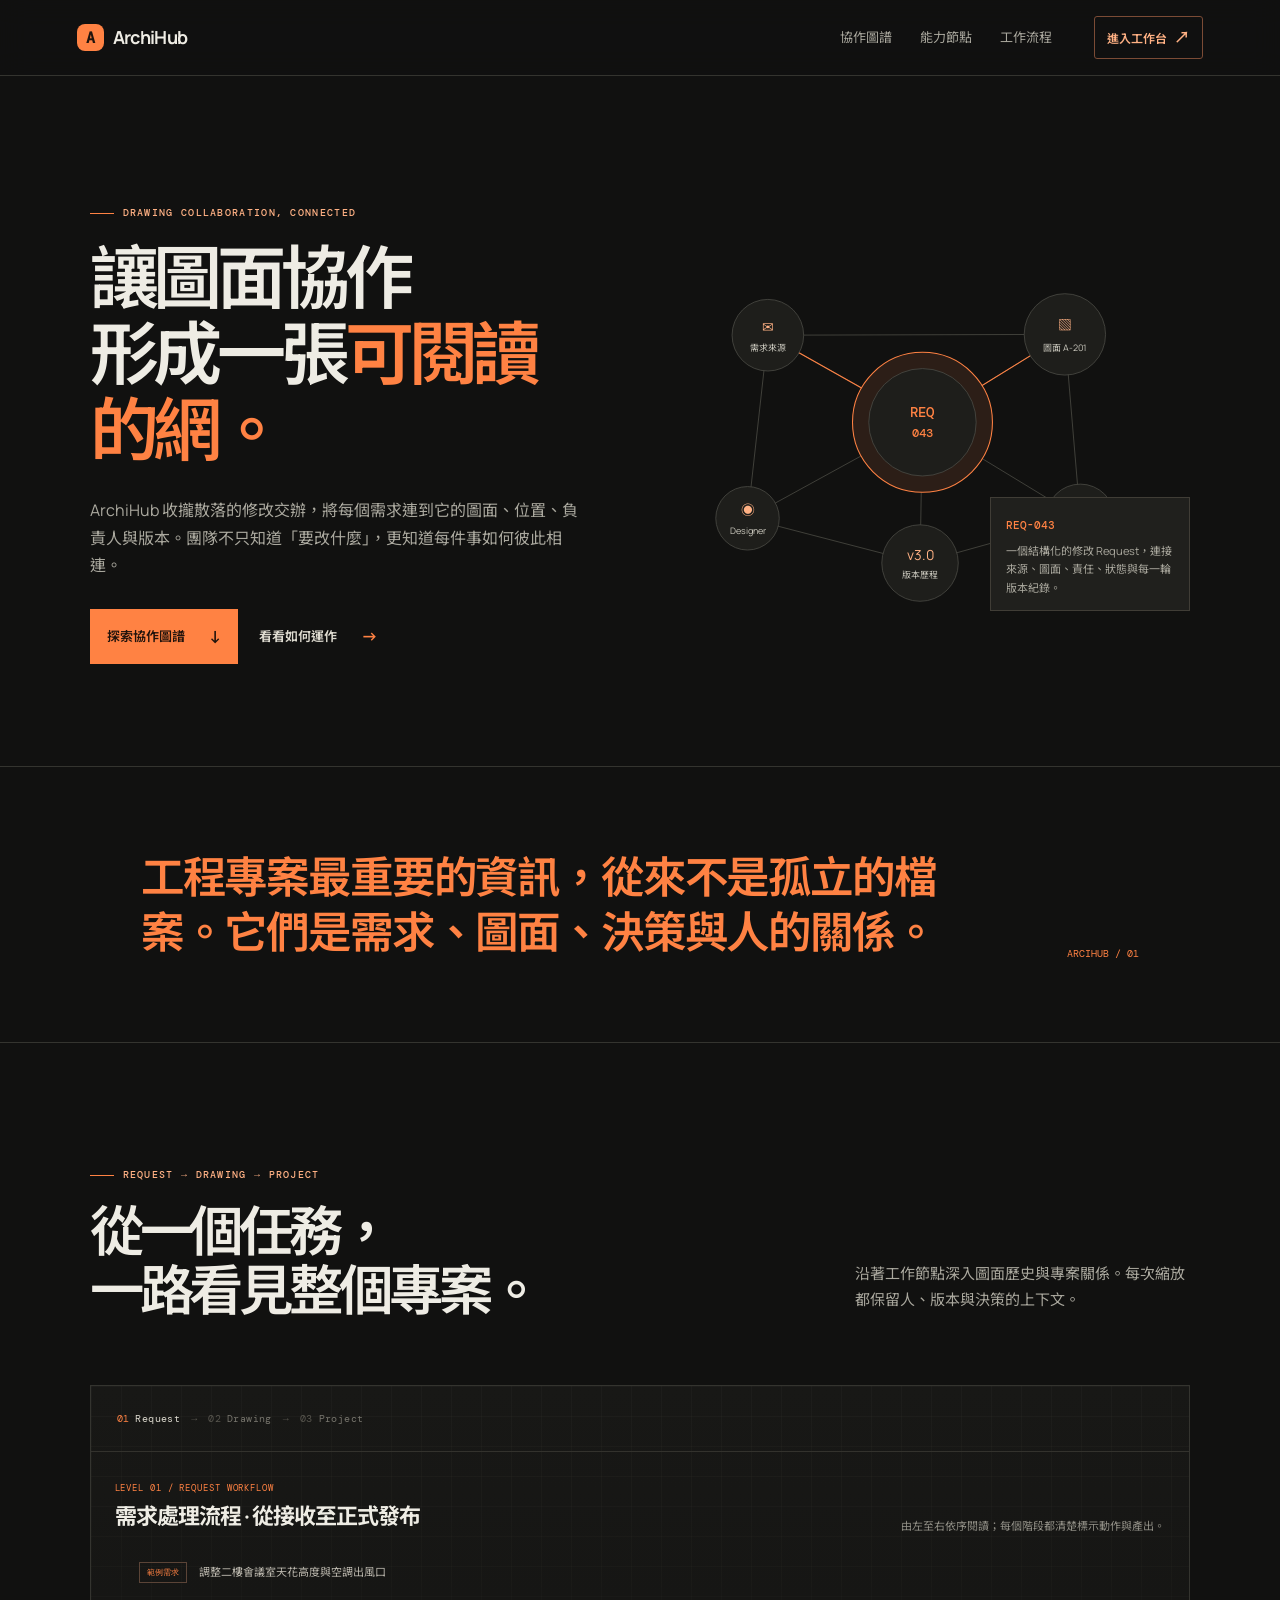
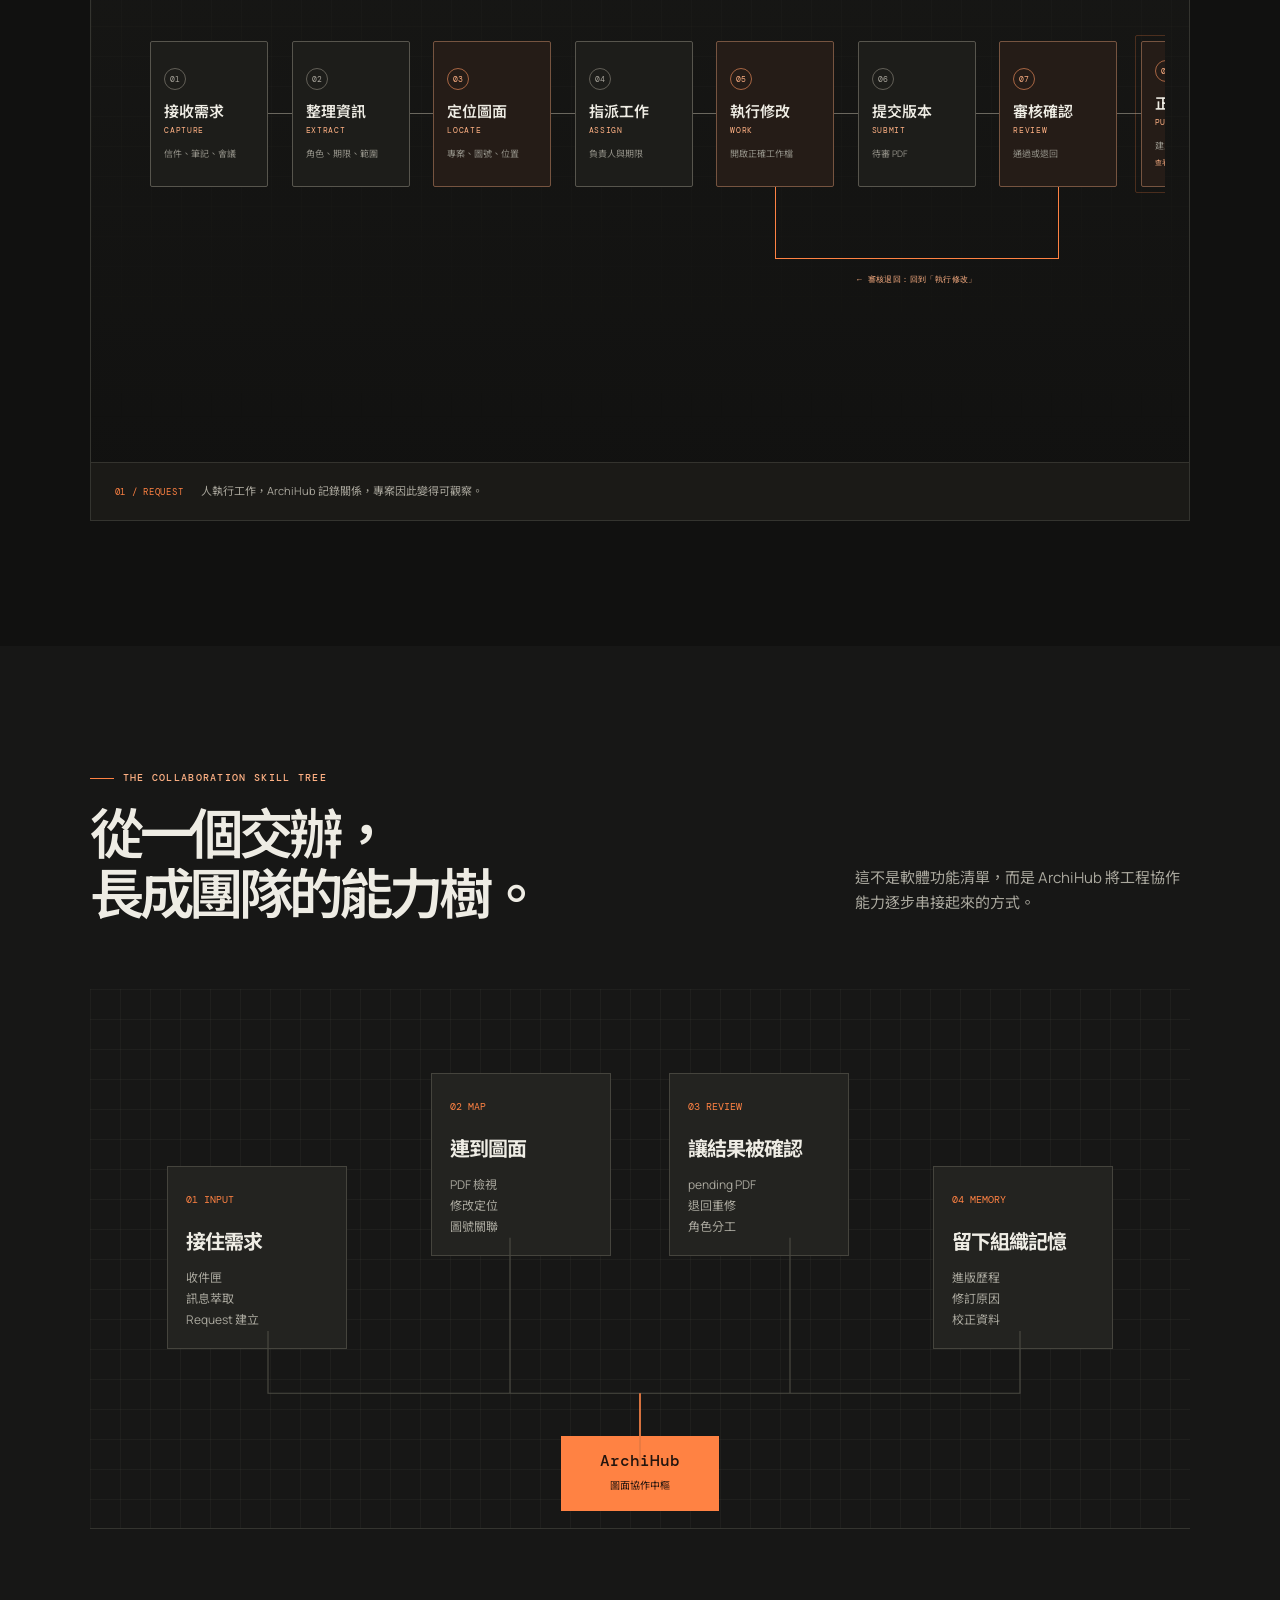
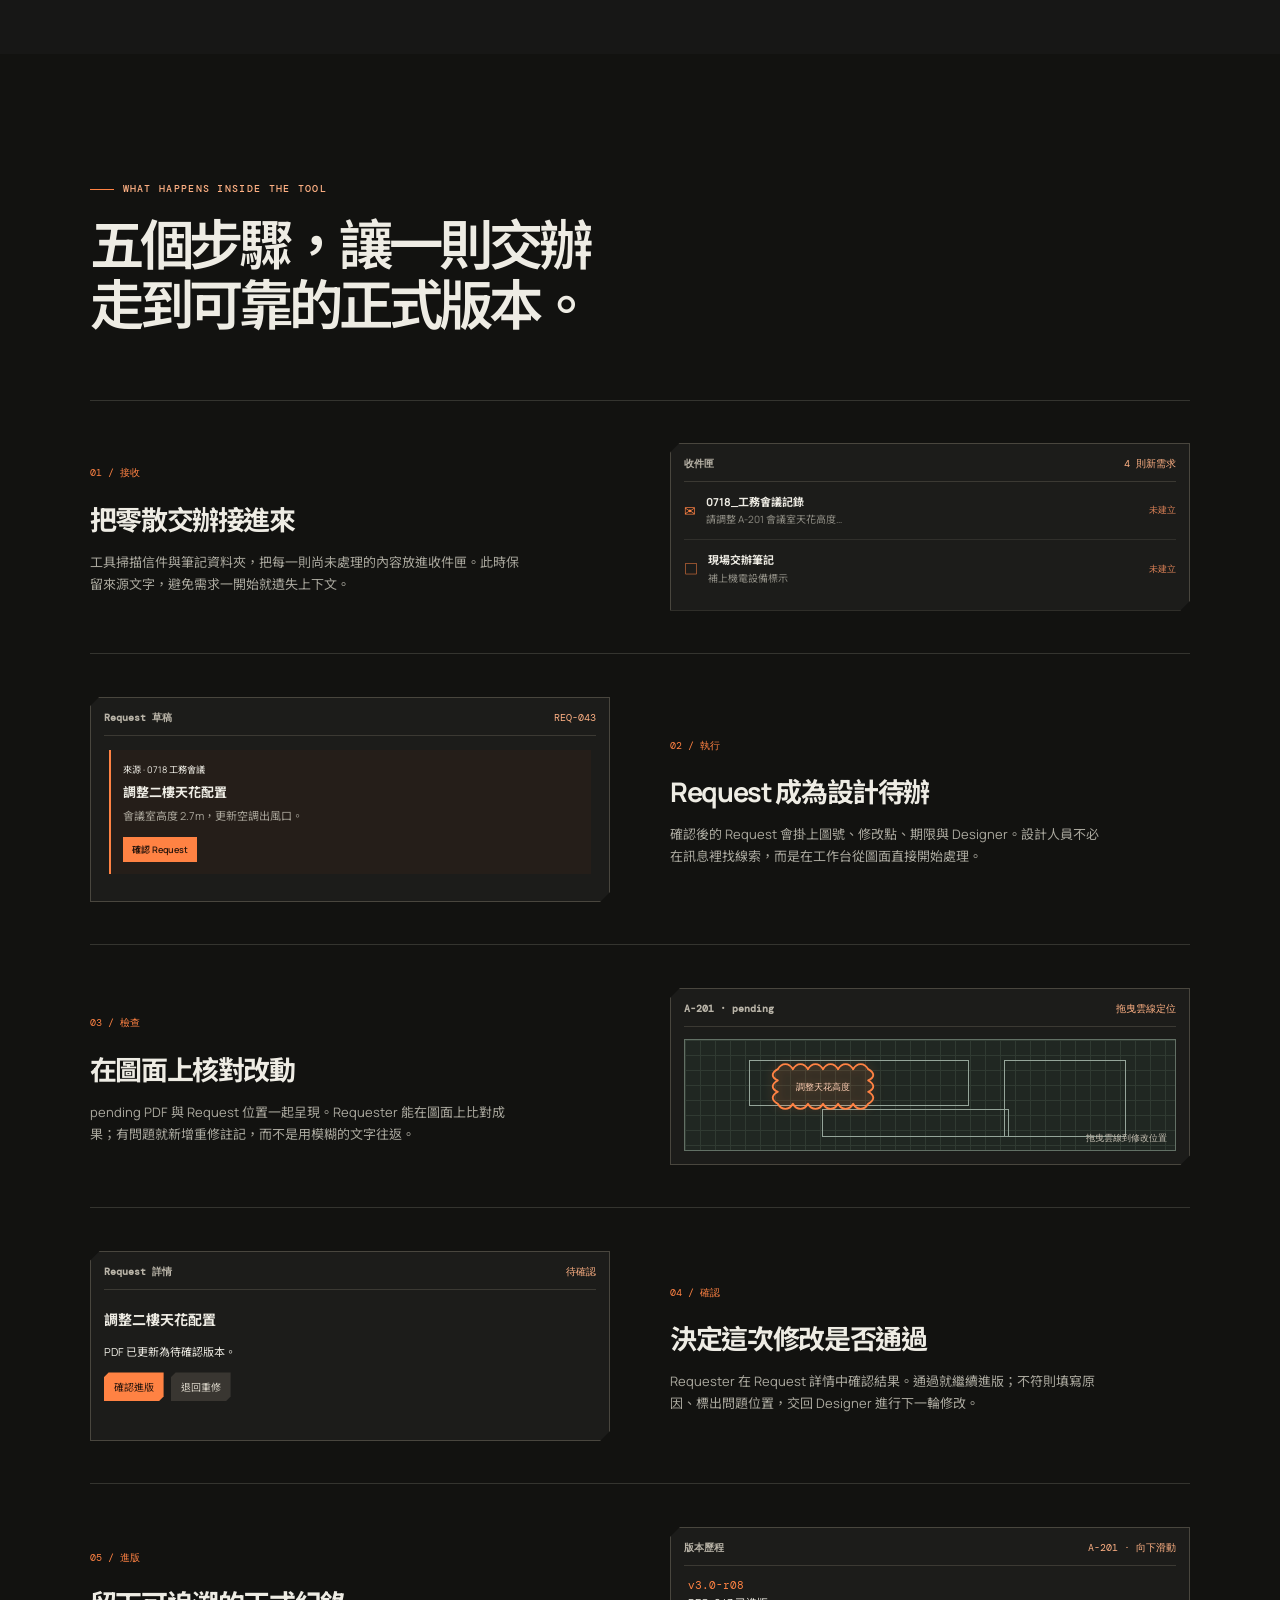
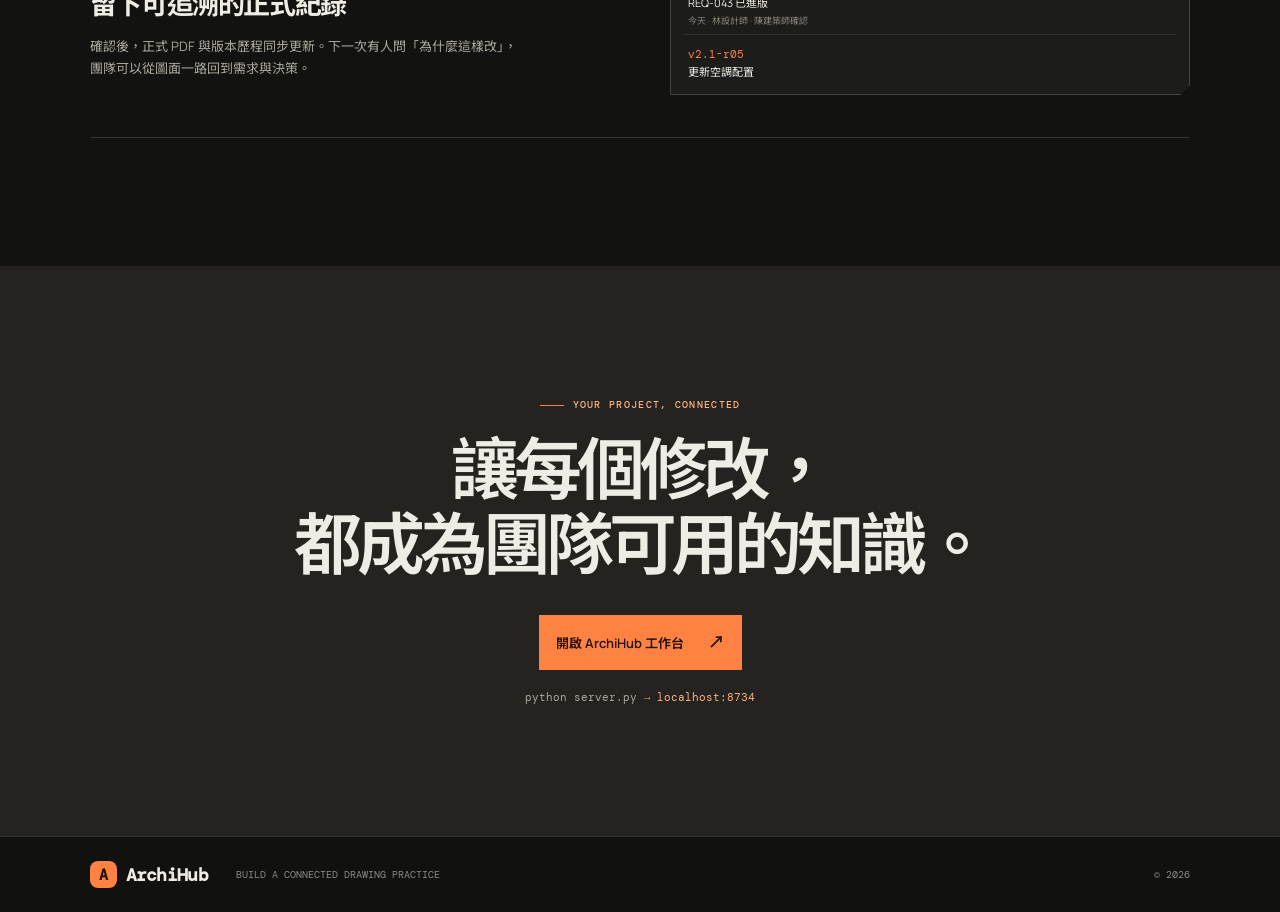
==== commit 2f78f2e5: "fix: simplify request workflow timeline" ====
--- a/overview/index.html
+++ b/overview/index.html
@@ -51,25 +51,21 @@
 
         <div class="semantic-viewport">
           <section class="semantic-level is-active" data-level="request" aria-hidden="false">
-            <header class="semantic-level-head"><div><span>LEVEL 01 / REQUEST WORKFLOW</span><h3>REQ-043 · Level 02 Core Revision</h3></div><p>需求不只被完成，也被連回正確的圖面與版本。</p></header>
+            <header class="semantic-level-head"><div><span>LEVEL 01 / REQUEST WORKFLOW</span><h3>需求處理流程 · 從接收至正式發布</h3></div><p>由左至右依序閱讀；每個階段都清楚標示動作與產出。</p></header>
             <div class="semantic-canvas-scroll">
               <div class="semantic-canvas request-canvas">
-                <svg class="semantic-links" viewBox="0 0 1000 430" aria-hidden="true">
-                  <defs><marker id="request-arrow" viewBox="0 0 10 10" refX="8" refY="5" markerWidth="5" markerHeight="5" orient="auto-start-reverse"><path d="M 0 0 L 10 5 L 0 10 z"></path></marker></defs>
-                  <path class="semantic-link main-link" d="M70 245 L190 150 L320 235 L450 125 L570 245 L700 140 L820 245 L940 140"></path>
-                  <path class="semantic-link return-link" d="M820 282 C770 397 630 397 574 286" marker-end="url(#request-arrow)"></path>
-                  <text x="680" y="389">RETURN FOR REVISION</text>
-                </svg>
-
-                <div class="source-cluster" aria-label="需求來源"><span>Email</span><span>Notes</span><span>Meeting</span><span>Site instruction</span></div>
-                <button class="semantic-node request-node node-capture" type="button" data-detail="Email、筆記、會議與現場交辦先被保留成可追溯的原始需求。"><i>01</i><b>Capture</b><small>接收來源</small></button>
-                <button class="semantic-node request-node node-extract" type="button" data-detail="萃取 requester、designer、approver、deadline、scope、reference 與 drawing clues。"><i>02</i><b>Extract</b><small>整理資訊</small></button>
-                <button class="semantic-node request-node node-locate is-key" type="button" data-detail="把需求定位到 Project → Drawing → Position，避免修改落在錯誤圖面。"><i>03</i><b>Locate</b><small>專案 · 圖面 · 位置</small></button>
-                <button class="semantic-node request-node node-assign" type="button" data-detail="指定負責人、審核角色與期限，讓交接責任清楚可見。"><i>04</i><b>Assign</b><small>分派角色</small></button>
-                <button class="semantic-node request-node node-work is-key" type="button" data-detail="工程師從任務直接開啟正確的 CAD、Revit 或工作檔完成修改。"><i>05</i><b>Work</b><small>進入工作檔</small></button>
-                <button class="semantic-node request-node node-submit" type="button" data-detail="提交 pending PDF 與本次 revision，等待 requester 與 approver 檢查。"><i>06</i><b>Submit</b><small>送出待審版本</small></button>
-                <button class="semantic-node request-node node-review is-key" type="button" data-detail="確認則前往 Publish；退回時沿著橘色迴路回到 Work 並留下問題。"><i>07</i><b>Review</b><small>確認或退回</small></button>
-                <button class="semantic-node request-node node-publish is-key semantic-portal" type="button" data-level-target="drawing" data-detail="正式版本已建立。點擊打開 A-201 的完整修訂歷史。"><i>08</i><b>Publish</b><small>正式進版</small><em>OPEN HISTORY ↗</em></button>
+                <div class="request-example"><span>範例需求</span><p>調整二樓會議室天花高度與空調出風口</p></div>
+                <ol class="request-timeline" aria-label="需求處理的八個階段">
+                  <li><button class="semantic-node request-node node-capture" type="button" data-detail="信件、筆記、會議與現場交辦先被保留成可追溯的原始需求。"><i>01</i><b>接收需求</b><small>CAPTURE</small><span>信件、筆記、會議</span></button></li>
+                  <li><button class="semantic-node request-node node-extract" type="button" data-detail="整理提出人、負責人、審核人、期限、範圍與參考資料。"><i>02</i><b>整理資訊</b><small>EXTRACT</small><span>角色、期限、範圍</span></button></li>
+                  <li><button class="semantic-node request-node node-locate is-key" type="button" data-detail="把需求定位到正確的專案、圖面與修改位置，避免改錯檔案。"><i>03</i><b>定位圖面</b><small>LOCATE</small><span>專案、圖號、位置</span></button></li>
+                  <li><button class="semantic-node request-node node-assign" type="button" data-detail="指定負責人、審核角色與完成期限，讓交接責任清楚可見。"><i>04</i><b>指派工作</b><small>ASSIGN</small><span>負責人與期限</span></button></li>
+                  <li><button class="semantic-node request-node node-work is-key" type="button" data-detail="工程師從任務直接開啟正確的 CAD、Revit 或工作檔完成修改。"><i>05</i><b>執行修改</b><small>WORK</small><span>開啟正確工作檔</span></button></li>
+                  <li><button class="semantic-node request-node node-submit" type="button" data-detail="提交待審 PDF 與本次修訂版本，等待需求提出人與審核人檢查。"><i>06</i><b>提交版本</b><small>SUBMIT</small><span>待審 PDF</span></button></li>
+                  <li><button class="semantic-node request-node node-review is-key" type="button" data-detail="確認後前往正式發布；若退回，則回到執行修改並留下具體問題。"><i>07</i><b>審核確認</b><small>REVIEW</small><span>通過或退回</span></button></li>
+                  <li><button class="semantic-node request-node node-publish is-key semantic-portal" type="button" data-level-target="drawing" data-detail="建立正式版本並保存完整歷史；點擊可繼續查看圖面歷程。"><i>08</i><b>正式發布</b><small>PUBLISH</small><span>建立正式版本</span><em>查看圖面歷程 ↗</em></button></li>
+                </ol>
+                <div class="request-return" aria-label="審核退回時回到執行修改"><span>← 審核退回：回到「執行修改」</span></div>
               </div>
             </div>
           </section>
--- a/overview/refine.css
+++ b/overview/refine.css
@@ -22,7 +22,7 @@
 .semantic-level-head{position:relative;z-index:4;display:flex;align-items:flex-end;justify-content:space-between;gap:35px;min-height:58px}.semantic-level-head>div>span{display:block;color:var(--orange);font:9px var(--mono);letter-spacing:.1em}.semantic-level-head h3{margin:4px 0 0;font-size:22px;letter-spacing:-.045em}.semantic-level-head>p{max-width:350px;margin:0;color:#929087;font-size:11px;line-height:1.65;text-align:right}.semantic-back{display:block;margin:0 0 7px;padding:0;border:0;background:transparent;color:#9e9b91;font:9px var(--mono);cursor:pointer}.semantic-back:hover{color:var(--orange-soft)}
 .semantic-canvas-scroll{position:relative;z-index:2;margin-top:14px;overflow-x:auto;overflow-y:hidden;overscroll-behavior-x:contain;scrollbar-width:thin;scrollbar-color:#5a5148 transparent}.semantic-canvas{position:relative;width:100%;min-width:940px;height:450px}.semantic-links{position:absolute;inset:0;width:100%;height:100%;overflow:visible;pointer-events:none}.semantic-link{fill:none;stroke:#55534b;stroke-width:1.2;vector-effect:non-scaling-stroke;transition:stroke .25s,opacity .25s}.semantic-links text{fill:#817c72;font:8px var(--mono);letter-spacing:.12em}.semantic-links marker path{fill:var(--orange)}.main-link{stroke:#666258}.return-link,.active-link{stroke:var(--orange);stroke-width:1.5;stroke-dasharray:5 5}.people-link,.relation-link{stroke:#3f4d45;stroke-dasharray:3 5}.project-spoke{stroke:#56544c}
 .semantic-node{position:absolute;z-index:2;margin:0;border:1px solid #57554d;background:#1d1d1a;color:var(--text);font-family:var(--sans);cursor:pointer;transition:border-color .2s,background .2s,color .2s,box-shadow .25s}.semantic-node b,.semantic-node span,.semantic-node small,.semantic-node em{display:block}.semantic-node b{font-weight:600}.semantic-node small{color:#8f8c83;font-size:9px}.semantic-node em{color:var(--orange);font:7px var(--mono);font-style:normal;letter-spacing:.08em}.semantic-node:hover,.semantic-node:focus-visible{z-index:5;border-color:var(--orange);background:#282018;box-shadow:0 0 0 5px rgba(255,130,67,.09),0 8px 24px rgba(0,0,0,.25)}.semantic-node.is-highlighted{border-color:var(--orange);box-shadow:0 0 0 5px rgba(255,130,67,.09)}
-.request-node{width:86px;height:86px;border-radius:50%;transform:translate(-50%,-50%);text-align:center}.request-node i{display:grid;place-items:center;width:19px;height:19px;margin:0 auto 5px;border:1px solid #625f57;border-radius:50%;color:#aaa69d;font:8px var(--mono);font-style:normal}.request-node b{font-size:13px;line-height:1.25}.request-node small{margin-top:3px}.request-node.is-key{width:101px;height:101px;border-color:#765440;background:#251c17}.request-node.is-key i{border-color:#a76543;color:var(--orange-soft)}.node-capture{left:7%;top:57%}.node-extract{left:19%;top:35%}.node-locate{left:32%;top:55%}.node-assign{left:45%;top:29%}.node-work{left:57%;top:57%}.node-submit{left:70%;top:33%}.node-review{left:82%;top:57%}.node-publish{left:94%;top:33%}.node-publish em{margin-top:5px}.semantic-portal{border-color:var(--orange);background:#2c1d16}.semantic-portal:after{content:"";position:absolute;inset:-7px;border:1px solid rgba(255,130,67,.23);border-radius:inherit;animation:portal-breathe 2.8s ease-in-out infinite}.semantic-portal.is-portal-active{animation:portal-jump .28s ease-in}.source-cluster{position:absolute;left:1.1%;top:78%;z-index:3;display:grid;grid-template-columns:repeat(2,max-content);gap:4px}.source-cluster span{padding:3px 6px;border:1px solid #3e3d38;background:#171715;color:#87847b;font:7px var(--mono)}
+.request-canvas{min-width:1180px;height:390px}.request-example{position:absolute;left:24px;top:13px;display:flex;align-items:center;gap:12px}.request-example span{padding:4px 7px;border:1px solid #5b4437;color:var(--orange);font:8px var(--mono)}.request-example p{margin:0;color:#bbb7ad;font-size:11px}.request-timeline{position:absolute;left:24px;right:24px;top:92px;display:flex;margin:0;padding:0;list-style:none}.request-timeline li{position:relative;display:flex;flex:1;justify-content:center}.request-timeline li:not(:last-child):after{content:"";position:absolute;z-index:1;left:calc(50% + 59px);right:calc(-50% + 59px);top:72px;border-top:1px solid #6a675e}.request-node{position:relative;left:auto;top:auto;z-index:2;width:118px;height:146px;padding:15px 13px;border-radius:2px;transform:none;text-align:left}.request-node i{display:grid;place-items:center;width:22px;height:22px;margin:0 0 13px;border:1px solid #625f57;border-radius:50%;color:#aaa69d;font:8px var(--mono);font-style:normal}.request-node b{font-size:15px;line-height:1.25}.request-node small{margin-top:3px;color:var(--orange-soft);font:8px var(--mono);letter-spacing:.08em}.request-node span{margin-top:12px;color:#929087;font-size:9px;line-height:1.45}.request-node.is-key{width:118px;height:146px;border-color:#765440;background:#251c17}.request-node.is-key i{border-color:#a76543;color:var(--orange-soft)}.node-publish em{margin-top:6px;color:var(--orange-soft);font-size:7px}.request-return{position:absolute;left:56%;right:20%;top:238px;height:72px;border-right:1px solid var(--orange);border-bottom:1px solid var(--orange);border-left:1px solid var(--orange)}.request-return:before{content:"";position:absolute;left:-4px;top:-7px;border-right:4px solid transparent;border-bottom:7px solid var(--orange);border-left:4px solid transparent}.request-return span{position:absolute;left:50%;bottom:-27px;transform:translateX(-50%);white-space:nowrap;color:var(--orange-soft);font:8px var(--mono);letter-spacing:.05em}.semantic-portal{border-color:var(--orange);background:#2c1d16}.semantic-portal:after{content:"";position:absolute;inset:-7px;border:1px solid rgba(255,130,67,.23);border-radius:inherit;animation:portal-breathe 2.8s ease-in-out infinite}.semantic-portal.is-portal-active{animation:portal-jump .28s ease-in}
 .drawing-canvas{height:470px}.history-request,.history-revision,.role-node,.project-request,.project-role,.project-drawing{transform:translate(-50%,-50%);text-align:left;clip-path:polygon(7px 0,100% 0,100% calc(100% - 7px),calc(100% - 7px) 100%,0 100%,0 7px)}.history-request{width:108px;padding:13px 14px}.history-request span{font:600 11px var(--mono)}.history-request small{margin-top:2px}.history-revision{width:84px;height:66px;padding:10px 13px;text-align:center}.history-revision b{color:var(--orange-soft);font:600 17px var(--mono)}.history-revision em,.history-request em{margin-bottom:3px}.history-request.is-current,.history-revision.is-current,.project-drawing.is-current{border-color:var(--orange);background:#2a1d17}.req-018{left:10.5%;top:22.8%}.req-031{left:10.5%;top:50%}.req-043{left:10.5%;top:77.2%}.rev-21{left:35.5%;top:22.8%}.rev-23{left:35.5%;top:50%}.rev-24{left:35.5%;top:77.2%}.drawing-hub{left:70%;top:50%;width:160px;height:160px;border-radius:50%;transform:translate(-50%,-50%);text-align:center}.drawing-hub>span{color:#99958c;font:8px var(--mono);letter-spacing:.13em}.drawing-hub b{margin:5px 0 2px;color:var(--orange);font:600 26px var(--mono)}.drawing-hub em{margin-top:10px}.role-node{left:91.5%;width:112px;padding:11px 12px;border-color:#435248;background:#18201c}.role-node span{color:#79ad8a;font:8px var(--mono)}.role-node b{margin-top:3px;font-size:10px}.role-designer{top:20.6%}.role-requester{top:50%}.role-approver{top:79.4%}
 .project-canvas{height:510px}.project-hub{left:50%;top:49%;width:175px;height:175px;border-radius:50%;transform:translate(-50%,-50%);text-align:center;border-color:var(--orange);background:radial-gradient(circle,#302017,#1b1916 72%)}.project-hub span{color:#a29c91;font:8px var(--mono);letter-spacing:.14em}.project-hub b{margin:4px 0;color:var(--orange);font:600 24px var(--mono)}.project-hub small{font:8px var(--mono)}.project-drawing{width:94px;padding:11px 13px}.project-drawing span{color:#98958b;font:7px var(--mono)}.project-drawing b{margin-top:2px;color:var(--orange-soft);font:600 14px var(--mono)}.project-drawing em{margin-bottom:2px}.drawing-a101{left:15.5%;top:19%}.drawing-a201{left:33%;top:20%}.drawing-s203{left:69%;top:18%}.drawing-m101{left:84.5%;top:31%}.drawing-e201{left:82%;top:73%}.project-request{width:106px;padding:10px 12px}.project-request span{font:600 10px var(--mono)}.project-request small{margin-top:2px}.request-043{left:63%;top:85%}.request-051{left:33.5%;top:85%}.request-052{left:15%;top:70%}.project-role{width:102px;padding:10px 11px;border-color:#405047;background:#18201c}.project-role span{color:#96c9a5;font-size:9px}.project-role small{margin-top:2px}.designer-a{left:85%;top:48%}.designer-b{left:86%;top:58%}.requester-role{left:49%;top:89%}.approver-role{left:14.5%;top:48%}.revision-tag{position:absolute;z-index:3;padding:3px 7px;border:1px solid #545149;background:#171715;color:#aaa69c;font:8px var(--mono)}.revision-r24{left:37%;top:30%;border-color:#8a543b;color:var(--orange)}.revision-r08{left:73%;top:27%}.revision-r11{left:78%;top:65%}
 .semantic-caption{position:relative;z-index:5;display:flex;align-items:center;gap:18px;min-height:58px;padding:13px 24px;border-top:1px solid #34332e;background:rgba(28,27,24,.93)}.semantic-caption span{flex:0 0 auto;color:var(--orange);font:9px var(--mono);letter-spacing:.08em}.semantic-caption p{margin:0;color:#aaa79d;font-size:11px}.semantic-caption.is-updating p{animation:caption-shift .26s ease-out}
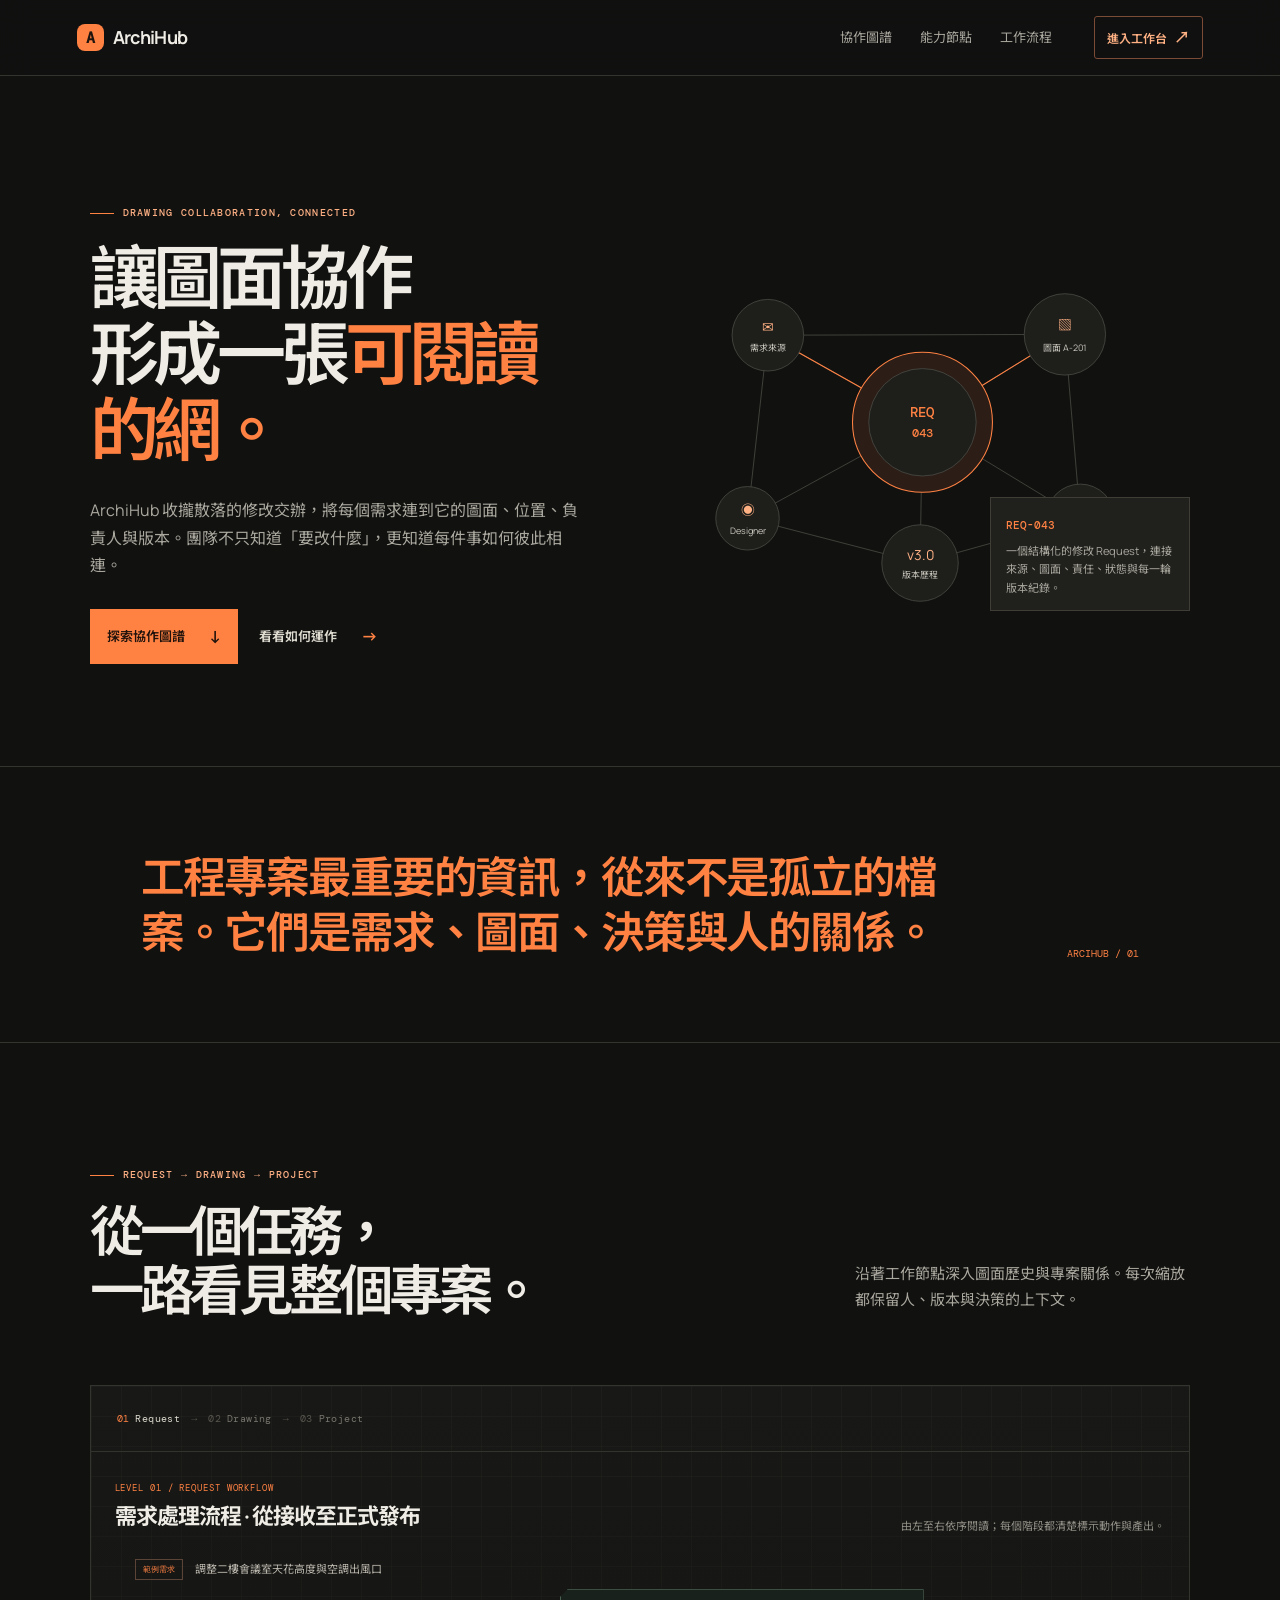
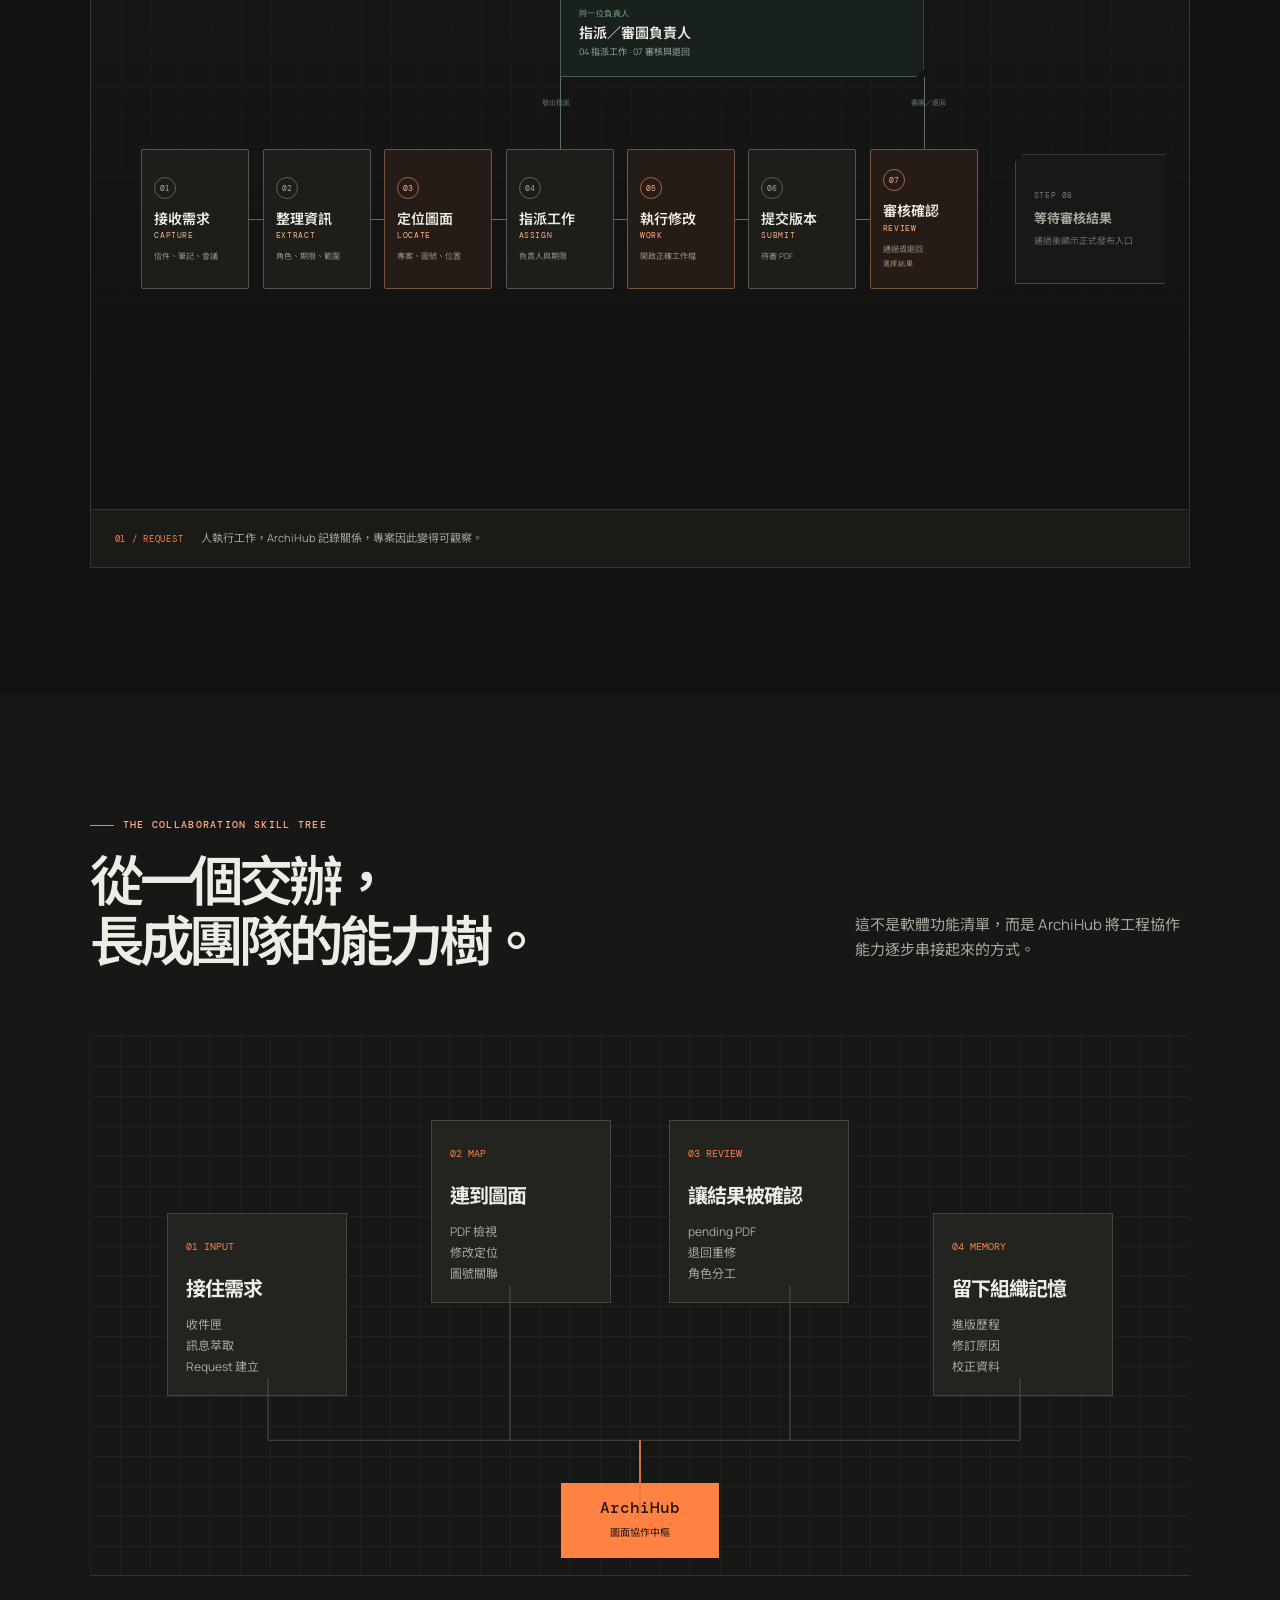
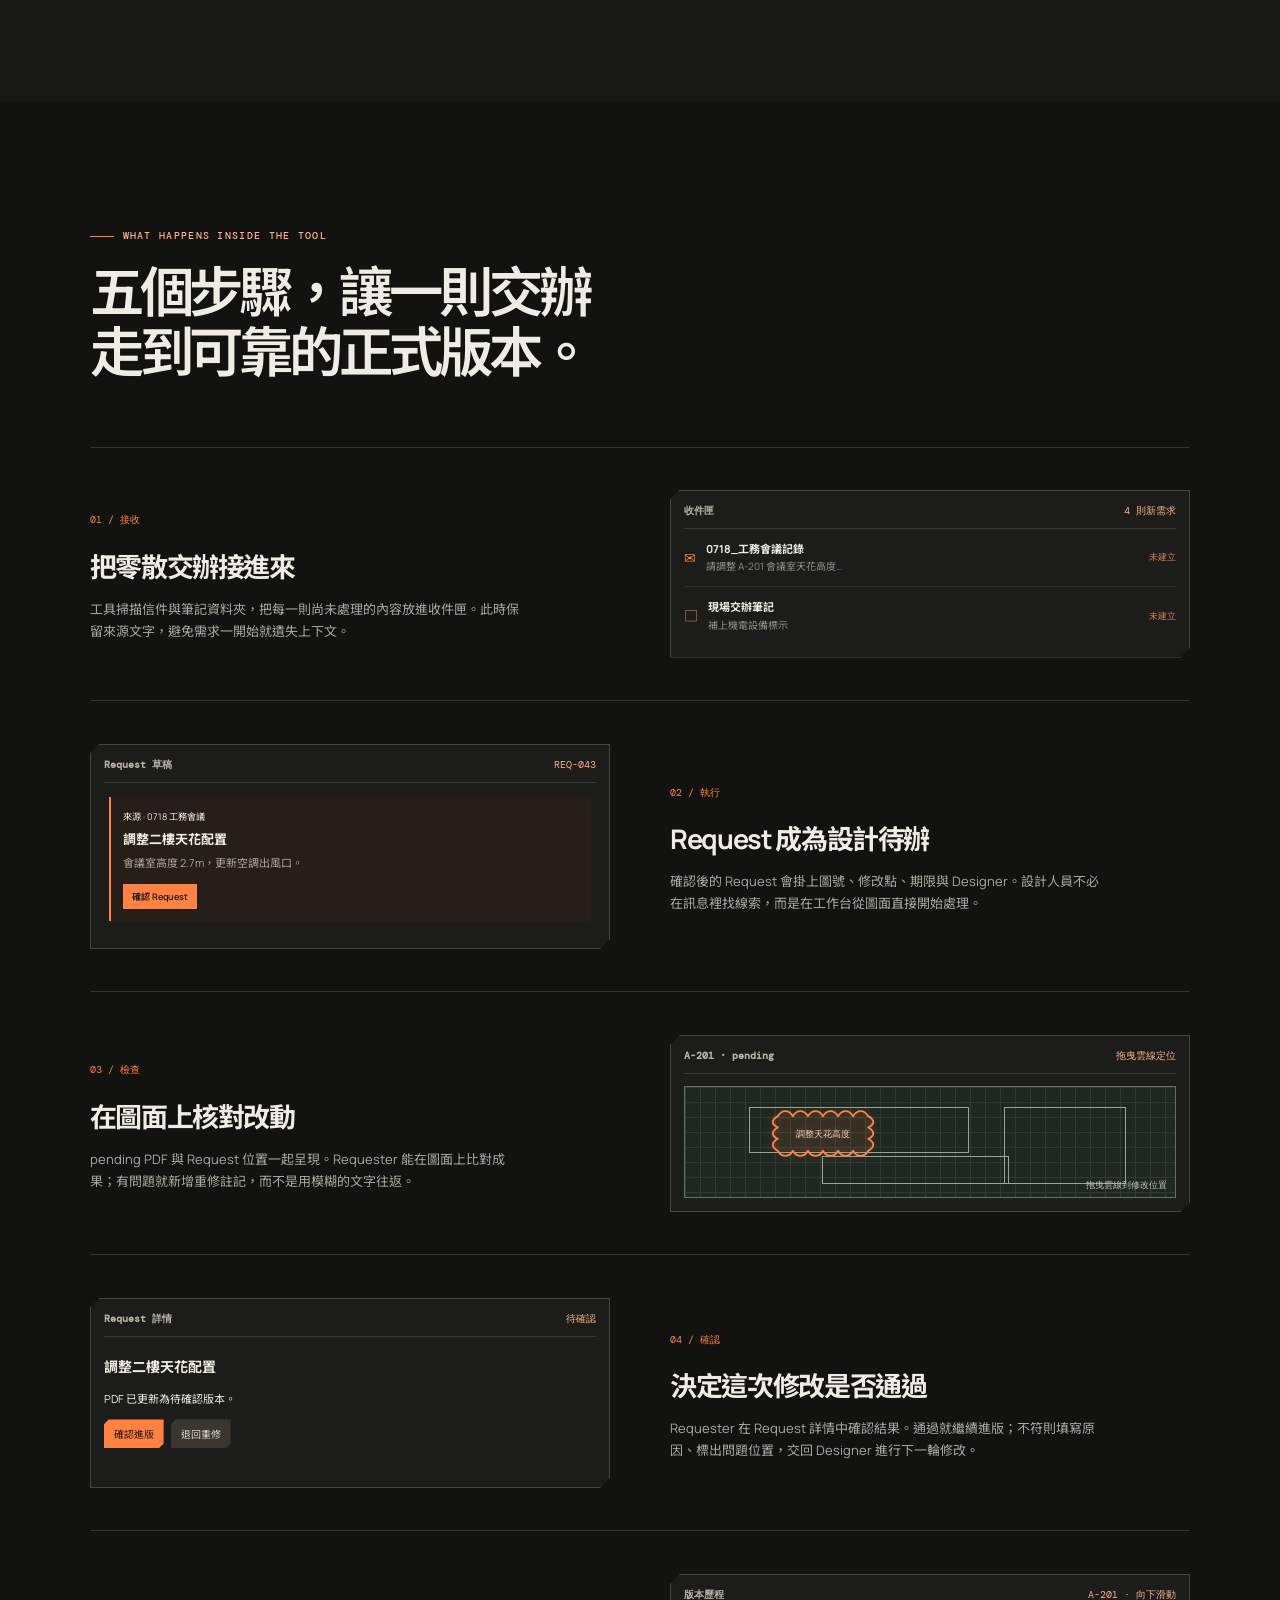
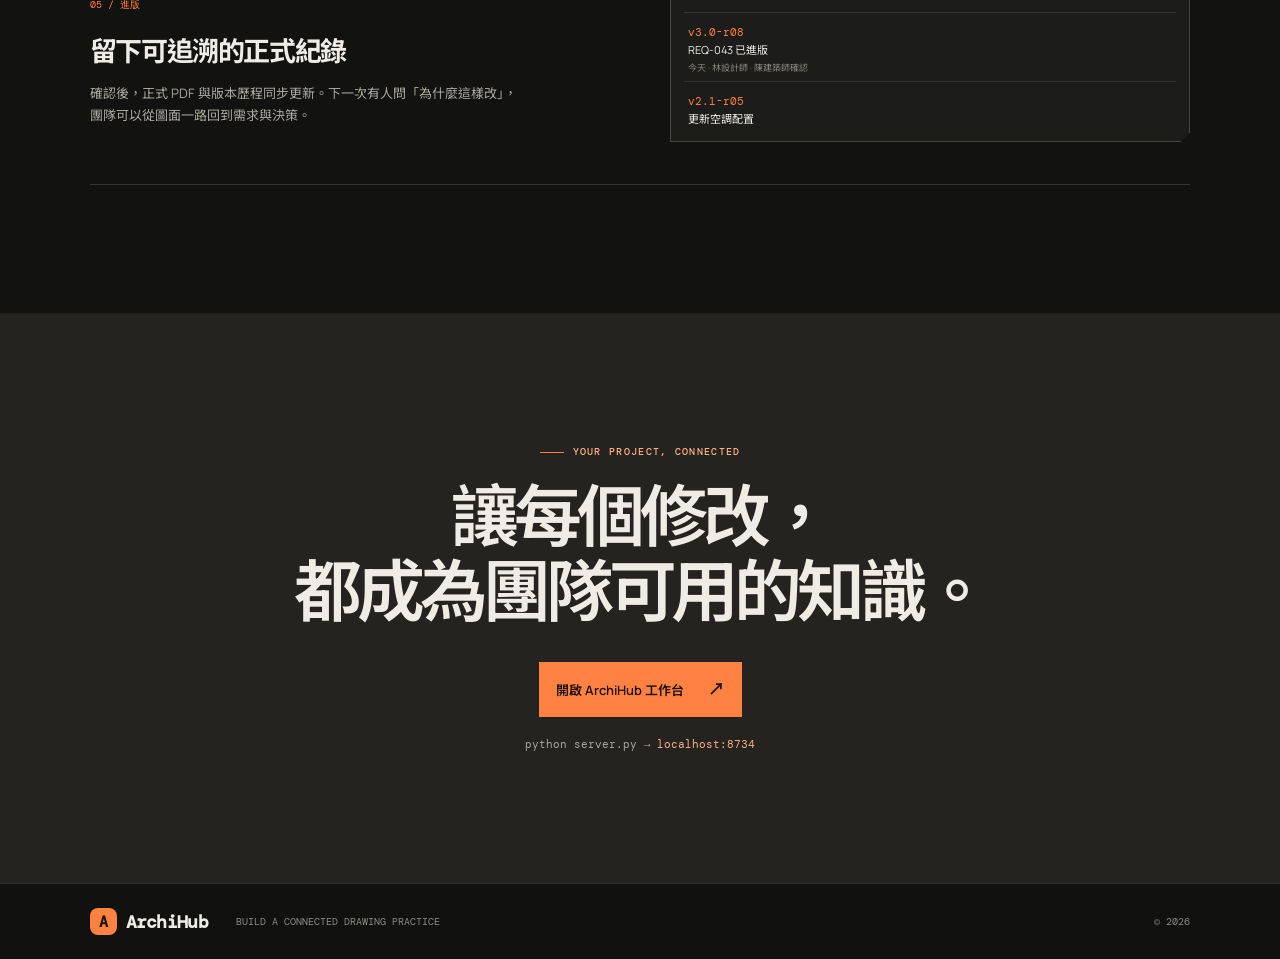
==== commit 9af34bcf: "feat: add interactive request review flow" ====
--- a/overview/index.html
+++ b/overview/index.html
@@ -53,19 +53,27 @@
           <section class="semantic-level is-active" data-level="request" aria-hidden="false">
             <header class="semantic-level-head"><div><span>LEVEL 01 / REQUEST WORKFLOW</span><h3>需求處理流程 · 從接收至正式發布</h3></div><p>由左至右依序閱讀；每個階段都清楚標示動作與產出。</p></header>
             <div class="semantic-canvas-scroll">
-              <div class="semantic-canvas request-canvas">
+              <div class="semantic-canvas request-canvas" data-flow-state="initial">
                 <div class="request-example"><span>範例需求</span><p>調整二樓會議室天花高度與空調出風口</p></div>
-                <ol class="request-timeline" aria-label="需求處理的八個階段">
+                <button class="semantic-node request-role" type="button" data-detail="同一位專案負責人先指派工作，並在提交後負責審圖、確認或發出退回修改單。"><span>同一位負責人</span><b>指派／審圖負責人</b><small>04 指派工作 · 07 審核與退回</small></button>
+                <span class="role-connector role-assign-connector" aria-hidden="true"></span><span class="role-connector role-review-connector" aria-hidden="true"></span>
+                <span class="role-line-label role-assign-label">發出指派</span><span class="role-line-label role-review-label">審圖／退回</span>
+                <ol class="request-timeline" aria-label="需求處理的七個主流程階段，審核通過後顯示正式發布">
                   <li><button class="semantic-node request-node node-capture" type="button" data-detail="信件、筆記、會議與現場交辦先被保留成可追溯的原始需求。"><i>01</i><b>接收需求</b><small>CAPTURE</small><span>信件、筆記、會議</span></button></li>
                   <li><button class="semantic-node request-node node-extract" type="button" data-detail="整理提出人、負責人、審核人、期限、範圍與參考資料。"><i>02</i><b>整理資訊</b><small>EXTRACT</small><span>角色、期限、範圍</span></button></li>
                   <li><button class="semantic-node request-node node-locate is-key" type="button" data-detail="把需求定位到正確的專案、圖面與修改位置，避免改錯檔案。"><i>03</i><b>定位圖面</b><small>LOCATE</small><span>專案、圖號、位置</span></button></li>
-                  <li><button class="semantic-node request-node node-assign" type="button" data-detail="指定負責人、審核角色與完成期限，讓交接責任清楚可見。"><i>04</i><b>指派工作</b><small>ASSIGN</small><span>負責人與期限</span></button></li>
+                  <li><button class="semantic-node request-node node-assign" type="button" data-detail="由指派／審圖負責人指定執行者與期限；這位負責人稍後也會審核成果。"><i>04</i><b>指派工作</b><small>ASSIGN</small><span>負責人與期限</span></button></li>
                   <li><button class="semantic-node request-node node-work is-key" type="button" data-detail="工程師從任務直接開啟正確的 CAD、Revit 或工作檔完成修改。"><i>05</i><b>執行修改</b><small>WORK</small><span>開啟正確工作檔</span></button></li>
                   <li><button class="semantic-node request-node node-submit" type="button" data-detail="提交待審 PDF 與本次修訂版本，等待需求提出人與審核人檢查。"><i>06</i><b>提交版本</b><small>SUBMIT</small><span>待審 PDF</span></button></li>
-                  <li><button class="semantic-node request-node node-review is-key" type="button" data-detail="確認後前往正式發布；若退回，則回到執行修改並留下具體問題。"><i>07</i><b>審核確認</b><small>REVIEW</small><span>通過或退回</span></button></li>
-                  <li><button class="semantic-node request-node node-publish is-key semantic-portal" type="button" data-level-target="drawing" data-detail="建立正式版本並保存完整歷史；點擊可繼續查看圖面歷程。"><i>08</i><b>正式發布</b><small>PUBLISH</small><span>建立正式版本</span><em>查看圖面歷程 ↗</em></button></li>
+                  <li><button class="semantic-node request-node node-review is-key" type="button" aria-expanded="false" aria-controls="request-review-actions" data-detail="由同一位指派／審圖負責人決定通過或退回；點擊此節點選擇審核結果。"><i>07</i><b>審核確認</b><small>REVIEW</small><span>通過或退回</span><em class="review-result">選擇結果</em></button></li>
                 </ol>
-                <div class="request-return" aria-label="審核退回時回到執行修改"><span>← 審核退回：回到「執行修改」</span></div>
+                <div class="publish-link" hidden><span>審核通過</span></div>
+                <div class="publish-placeholder" aria-live="polite"><span>STEP 08</span><b>等待審核結果</b><small>通過後顯示正式發布入口</small></div>
+                <div class="review-actions" id="request-review-actions" hidden aria-live="polite"><span>選擇審核結果</span><button class="review-approve" type="button">✓ 審核通過</button><button class="review-return" type="button">↩ 退回修改</button></div>
+                <button class="semantic-node node-publish semantic-portal" type="button" data-level-target="drawing" data-detail="正式圖面已建立；點擊進入 Drawing 階段，查看圖面、人物與任務關係。" hidden><i>08</i><span>正式圖面已建立</span><b>正式發布</b><small>PUBLISH</small><em>打開正式圖面 ↗</em></button>
+                <span class="return-connector return-to-work" aria-hidden="true"></span><span class="return-connector return-from-review" aria-hidden="true"></span>
+                <div class="request-return-card" tabindex="0" role="group" aria-label="退回修改單" data-detail="由指派／審圖負責人發出，包含問題說明、圖面註記與修改期限；完成後重新走提交與審核流程。" hidden><span>由指派／審圖負責人發出</span><b>退回修改單</b><div><small>問題說明<strong>出風口仍需右移</strong></small><small>圖面註記<strong>A-201 · 會議室</strong></small><small>修改期限<strong>今天 17:00</strong></small></div><button class="return-resubmit" type="button">完成修改並重新提交 →</button></div>
+                <button class="request-reset" type="button">重新示範</button>
               </div>
             </div>
           </section>
--- a/overview/refine.css
+++ b/overview/refine.css
@@ -22,7 +22,12 @@
 .semantic-level-head{position:relative;z-index:4;display:flex;align-items:flex-end;justify-content:space-between;gap:35px;min-height:58px}.semantic-level-head>div>span{display:block;color:var(--orange);font:9px var(--mono);letter-spacing:.1em}.semantic-level-head h3{margin:4px 0 0;font-size:22px;letter-spacing:-.045em}.semantic-level-head>p{max-width:350px;margin:0;color:#929087;font-size:11px;line-height:1.65;text-align:right}.semantic-back{display:block;margin:0 0 7px;padding:0;border:0;background:transparent;color:#9e9b91;font:9px var(--mono);cursor:pointer}.semantic-back:hover{color:var(--orange-soft)}
 .semantic-canvas-scroll{position:relative;z-index:2;margin-top:14px;overflow-x:auto;overflow-y:hidden;overscroll-behavior-x:contain;scrollbar-width:thin;scrollbar-color:#5a5148 transparent}.semantic-canvas{position:relative;width:100%;min-width:940px;height:450px}.semantic-links{position:absolute;inset:0;width:100%;height:100%;overflow:visible;pointer-events:none}.semantic-link{fill:none;stroke:#55534b;stroke-width:1.2;vector-effect:non-scaling-stroke;transition:stroke .25s,opacity .25s}.semantic-links text{fill:#817c72;font:8px var(--mono);letter-spacing:.12em}.semantic-links marker path{fill:var(--orange)}.main-link{stroke:#666258}.return-link,.active-link{stroke:var(--orange);stroke-width:1.5;stroke-dasharray:5 5}.people-link,.relation-link{stroke:#3f4d45;stroke-dasharray:3 5}.project-spoke{stroke:#56544c}
 .semantic-node{position:absolute;z-index:2;margin:0;border:1px solid #57554d;background:#1d1d1a;color:var(--text);font-family:var(--sans);cursor:pointer;transition:border-color .2s,background .2s,color .2s,box-shadow .25s}.semantic-node b,.semantic-node span,.semantic-node small,.semantic-node em{display:block}.semantic-node b{font-weight:600}.semantic-node small{color:#8f8c83;font-size:9px}.semantic-node em{color:var(--orange);font:7px var(--mono);font-style:normal;letter-spacing:.08em}.semantic-node:hover,.semantic-node:focus-visible{z-index:5;border-color:var(--orange);background:#282018;box-shadow:0 0 0 5px rgba(255,130,67,.09),0 8px 24px rgba(0,0,0,.25)}.semantic-node.is-highlighted{border-color:var(--orange);box-shadow:0 0 0 5px rgba(255,130,67,.09)}
-.request-canvas{min-width:1180px;height:390px}.request-example{position:absolute;left:24px;top:13px;display:flex;align-items:center;gap:12px}.request-example span{padding:4px 7px;border:1px solid #5b4437;color:var(--orange);font:8px var(--mono)}.request-example p{margin:0;color:#bbb7ad;font-size:11px}.request-timeline{position:absolute;left:24px;right:24px;top:92px;display:flex;margin:0;padding:0;list-style:none}.request-timeline li{position:relative;display:flex;flex:1;justify-content:center}.request-timeline li:not(:last-child):after{content:"";position:absolute;z-index:1;left:calc(50% + 59px);right:calc(-50% + 59px);top:72px;border-top:1px solid #6a675e}.request-node{position:relative;left:auto;top:auto;z-index:2;width:118px;height:146px;padding:15px 13px;border-radius:2px;transform:none;text-align:left}.request-node i{display:grid;place-items:center;width:22px;height:22px;margin:0 0 13px;border:1px solid #625f57;border-radius:50%;color:#aaa69d;font:8px var(--mono);font-style:normal}.request-node b{font-size:15px;line-height:1.25}.request-node small{margin-top:3px;color:var(--orange-soft);font:8px var(--mono);letter-spacing:.08em}.request-node span{margin-top:12px;color:#929087;font-size:9px;line-height:1.45}.request-node.is-key{width:118px;height:146px;border-color:#765440;background:#251c17}.request-node.is-key i{border-color:#a76543;color:var(--orange-soft)}.node-publish em{margin-top:6px;color:var(--orange-soft);font-size:7px}.request-return{position:absolute;left:56%;right:20%;top:238px;height:72px;border-right:1px solid var(--orange);border-bottom:1px solid var(--orange);border-left:1px solid var(--orange)}.request-return:before{content:"";position:absolute;left:-4px;top:-7px;border-right:4px solid transparent;border-bottom:7px solid var(--orange);border-left:4px solid transparent}.request-return span{position:absolute;left:50%;bottom:-27px;transform:translateX(-50%);white-space:nowrap;color:var(--orange-soft);font:8px var(--mono);letter-spacing:.05em}.semantic-portal{border-color:var(--orange);background:#2c1d16}.semantic-portal:after{content:"";position:absolute;inset:-7px;border:1px solid rgba(255,130,67,.23);border-radius:inherit;animation:portal-breathe 2.8s ease-in-out infinite}.semantic-portal.is-portal-active{animation:portal-jump .28s ease-in}
+.request-canvas{width:1160px;min-width:1160px;height:540px}.request-example{position:absolute;left:20px;top:10px;display:flex;align-items:center;gap:12px}.request-example span{padding:4px 7px;border:1px solid #5b4437;color:var(--orange);font:8px var(--mono)}.request-example p{margin:0;color:#bbb7ad;font-size:11px}
+.request-role{left:445px;top:40px;width:364px;height:88px;padding:13px 18px;transform:none;text-align:left;border-color:#496052;background:#19211c;clip-path:polygon(8px 0,100% 0,100% calc(100% - 8px),calc(100% - 8px) 100%,0 100%,0 8px)}.request-role span{color:#82b594;font:8px var(--mono);letter-spacing:.07em}.request-role b{margin-top:3px;font-size:14px}.request-role small{margin-top:3px;color:#8fa498;font-size:9px}.role-connector{position:absolute;top:128px;z-index:1;height:72px;border-left:1px solid #5b7464;transition:border-color .2s}.role-assign-connector{left:445px}.role-review-connector{left:809px}.role-line-label{position:absolute;top:149px;color:#718579;font:7px var(--mono)}.role-assign-label{left:427px}.role-review-label{left:796px}
+.request-timeline{position:absolute;left:20px;right:290px;top:200px;display:flex;margin:0;padding:0;list-style:none}.request-timeline li{position:relative;display:flex;flex:1;justify-content:center;animation:request-enter .36s both}.request-timeline li:nth-child(1){animation-delay:.06s}.request-timeline li:nth-child(2){animation-delay:.11s}.request-timeline li:nth-child(3){animation-delay:.16s}.request-timeline li:nth-child(4){animation-delay:.21s}.request-timeline li:nth-child(5){animation-delay:.26s}.request-timeline li:nth-child(6){animation-delay:.31s}.request-timeline li:nth-child(7){animation-delay:.36s}.request-timeline li:not(:last-child):after{content:"";position:absolute;z-index:1;left:calc(50% + 54px);right:calc(-50% + 54px);top:70px;border-top:1px solid #6a675e}.request-node{position:relative;left:auto;top:auto;z-index:2;width:108px;height:140px;padding:14px 12px;border-radius:2px;transform:none;text-align:left}.request-node i{display:grid;place-items:center;width:22px;height:22px;margin:0 0 11px;border:1px solid #625f57;border-radius:50%;color:#aaa69d;font:8px var(--mono);font-style:normal}.request-node b{font-size:14px;line-height:1.25}.request-node small{margin-top:3px;color:var(--orange-soft);font:8px var(--mono);letter-spacing:.08em}.request-node span{margin-top:10px;color:#929087;font-size:8px;line-height:1.45}.request-node.is-key{width:108px;height:140px;border-color:#765440;background:#251c17}.request-node.is-key i{border-color:#a76543;color:var(--orange-soft)}.request-node .review-result{margin-top:5px;color:#c6a08a}.request-canvas[data-flow-state="reviewing"] .node-review,.request-canvas[data-flow-state="approved"] .node-review{border-color:var(--orange);box-shadow:0 0 0 4px rgba(255,130,67,.1)}.request-canvas[data-flow-state="returned"] .node-review,.request-canvas[data-flow-state="returned"] .node-work{border-color:var(--orange);box-shadow:0 0 0 4px rgba(255,130,67,.1)}
+.publish-placeholder,.review-actions{position:absolute;left:900px;top:205px;width:220px;min-height:130px;padding:18px;border:1px solid #45433d;background:#181816;clip-path:polygon(8px 0,100% 0,100% calc(100% - 8px),calc(100% - 8px) 100%,0 100%,0 8px)}.publish-placeholder{display:flex;flex-direction:column;justify-content:center;animation:request-enter .4s .44s both}.publish-placeholder span,.review-actions>span{color:#7e7a71;font:8px var(--mono);letter-spacing:.08em}.publish-placeholder b{margin-top:7px;color:#aaa69e;font-size:13px}.publish-placeholder small{margin-top:3px;color:#706e67;font-size:9px}.review-actions{z-index:5;border-color:#7b503c;background:#241b16}.review-actions>span{display:block;margin-bottom:13px;color:var(--orange-soft)}.review-actions button{display:block;width:100%;padding:8px 10px;border:1px solid #5b4b41;background:#1b1917;color:#d8d3c8;font:9px var(--sans);text-align:left;cursor:pointer}.review-actions button+button{margin-top:7px}.review-actions button:hover,.review-actions button:focus-visible{border-color:var(--orange);color:var(--orange-soft);outline:0}.review-approve:before{color:#77c68b}.review-return:before{color:var(--orange)}
+.publish-link{position:absolute;left:863px;top:270px;z-index:1;width:37px;border-top:1px solid var(--orange)}.publish-link:after{content:"";position:absolute;right:-1px;top:-4px;border-top:4px solid transparent;border-bottom:4px solid transparent;border-left:6px solid var(--orange)}.publish-link span{position:absolute;right:0;bottom:7px;width:90px;color:var(--orange-soft);font:7px var(--mono);text-align:right}.node-publish{left:900px;top:180px;width:220px;height:180px;padding:24px 22px;transform:none;text-align:left;clip-path:polygon(12px 0,100% 0,100% calc(100% - 12px),calc(100% - 12px) 100%,0 100%,0 12px)}.node-publish i{display:grid;place-items:center;width:28px;height:28px;margin-bottom:16px;border:1px solid var(--orange);border-radius:50%;color:var(--orange);font:9px var(--mono);font-style:normal}.node-publish span{color:#b9a395;font:8px var(--mono);letter-spacing:.06em}.node-publish b{margin-top:4px;color:var(--orange);font-size:22px}.node-publish small{color:#c27752;font:8px var(--mono)}.node-publish em{margin-top:15px;color:var(--orange-soft);font-size:8px}.node-publish.is-revealed{animation:publish-reveal .42s cubic-bezier(.2,.8,.25,1) both}.semantic-portal{border-color:var(--orange);background:#2c1d16}.semantic-portal:after{content:"";position:absolute;inset:-7px;border:1px solid rgba(255,130,67,.23);border-radius:inherit;animation:portal-breathe 2.8s ease-in-out infinite}.semantic-portal.is-portal-active{animation:portal-jump .28s ease-in}
+.return-connector{position:absolute;top:340px;z-index:1;height:50px;border-left:1px solid var(--orange);opacity:0;transition:opacity .2s}.return-to-work{left:566px}.return-from-review{left:809px}.return-to-work:after{content:"";position:absolute;left:-4px;top:-7px;border-right:4px solid transparent;border-bottom:7px solid var(--orange);border-left:4px solid transparent}.request-canvas[data-flow-state="returned"] .return-connector,.request-canvas.show-return-relation .return-connector{opacity:1}.request-return-card{position:absolute;left:566px;top:390px;z-index:4;width:243px;min-height:134px;padding:14px 15px;border:1px solid var(--orange);background:#241a15;color:var(--text);clip-path:polygon(8px 0,100% 0,100% calc(100% - 8px),calc(100% - 8px) 100%,0 100%,0 8px);animation:return-reveal .35s ease-out both}.request-return-card>span{color:var(--orange-soft);font:7px var(--mono);letter-spacing:.05em}.request-return-card>b{display:block;margin-top:3px;font-size:14px}.request-return-card>div{display:grid;grid-template-columns:repeat(3,1fr);gap:5px;margin-top:9px}.request-return-card small{color:#8c877e;font:7px var(--mono)}.request-return-card strong{display:block;margin-top:2px;color:#d4cfc3;font:8px var(--sans);font-weight:500}.request-return-card button{width:100%;margin-top:10px;padding:7px 8px;border:0;background:var(--orange);color:#26140c;font:600 8px var(--sans);cursor:pointer}.request-return-card:hover,.request-return-card:focus-visible{outline:0;box-shadow:0 0 0 5px rgba(255,130,67,.1)}.request-canvas[data-flow-state="returned"] .request-role,.request-canvas.show-role-relation .request-role,.request-canvas.show-return-relation .request-role{border-color:#79ad8a;box-shadow:0 0 0 4px rgba(121,173,138,.09)}.request-canvas[data-flow-state="returned"] .role-review-connector,.request-canvas.show-role-relation .role-assign-connector,.request-canvas.show-role-relation .role-review-connector{border-color:#79ad8a}.request-canvas.show-role-relation .node-assign,.request-canvas.show-role-relation .node-review,.request-canvas.show-return-relation .node-review,.request-canvas.show-return-relation .node-work{border-color:var(--orange);box-shadow:0 0 0 4px rgba(255,130,67,.1)}.request-canvas[data-flow-state="reprocessing"] .node-work{animation:flow-step .5s 0s both}.request-canvas[data-flow-state="reprocessing"] .node-submit{animation:flow-step .5s .18s both}.request-canvas[data-flow-state="reprocessing"] .node-review{animation:flow-step .5s .36s both}.request-reset{position:absolute;right:24px;bottom:10px;padding:5px 0;border:0;border-bottom:1px solid #4d4941;background:transparent;color:#77736b;font:8px var(--mono);cursor:pointer}.request-reset:hover,.request-reset:focus-visible{color:var(--orange-soft);border-color:var(--orange);outline:0}.request-canvas [hidden]{display:none!important}
 .drawing-canvas{height:470px}.history-request,.history-revision,.role-node,.project-request,.project-role,.project-drawing{transform:translate(-50%,-50%);text-align:left;clip-path:polygon(7px 0,100% 0,100% calc(100% - 7px),calc(100% - 7px) 100%,0 100%,0 7px)}.history-request{width:108px;padding:13px 14px}.history-request span{font:600 11px var(--mono)}.history-request small{margin-top:2px}.history-revision{width:84px;height:66px;padding:10px 13px;text-align:center}.history-revision b{color:var(--orange-soft);font:600 17px var(--mono)}.history-revision em,.history-request em{margin-bottom:3px}.history-request.is-current,.history-revision.is-current,.project-drawing.is-current{border-color:var(--orange);background:#2a1d17}.req-018{left:10.5%;top:22.8%}.req-031{left:10.5%;top:50%}.req-043{left:10.5%;top:77.2%}.rev-21{left:35.5%;top:22.8%}.rev-23{left:35.5%;top:50%}.rev-24{left:35.5%;top:77.2%}.drawing-hub{left:70%;top:50%;width:160px;height:160px;border-radius:50%;transform:translate(-50%,-50%);text-align:center}.drawing-hub>span{color:#99958c;font:8px var(--mono);letter-spacing:.13em}.drawing-hub b{margin:5px 0 2px;color:var(--orange);font:600 26px var(--mono)}.drawing-hub em{margin-top:10px}.role-node{left:91.5%;width:112px;padding:11px 12px;border-color:#435248;background:#18201c}.role-node span{color:#79ad8a;font:8px var(--mono)}.role-node b{margin-top:3px;font-size:10px}.role-designer{top:20.6%}.role-requester{top:50%}.role-approver{top:79.4%}
 .project-canvas{height:510px}.project-hub{left:50%;top:49%;width:175px;height:175px;border-radius:50%;transform:translate(-50%,-50%);text-align:center;border-color:var(--orange);background:radial-gradient(circle,#302017,#1b1916 72%)}.project-hub span{color:#a29c91;font:8px var(--mono);letter-spacing:.14em}.project-hub b{margin:4px 0;color:var(--orange);font:600 24px var(--mono)}.project-hub small{font:8px var(--mono)}.project-drawing{width:94px;padding:11px 13px}.project-drawing span{color:#98958b;font:7px var(--mono)}.project-drawing b{margin-top:2px;color:var(--orange-soft);font:600 14px var(--mono)}.project-drawing em{margin-bottom:2px}.drawing-a101{left:15.5%;top:19%}.drawing-a201{left:33%;top:20%}.drawing-s203{left:69%;top:18%}.drawing-m101{left:84.5%;top:31%}.drawing-e201{left:82%;top:73%}.project-request{width:106px;padding:10px 12px}.project-request span{font:600 10px var(--mono)}.project-request small{margin-top:2px}.request-043{left:63%;top:85%}.request-051{left:33.5%;top:85%}.request-052{left:15%;top:70%}.project-role{width:102px;padding:10px 11px;border-color:#405047;background:#18201c}.project-role span{color:#96c9a5;font-size:9px}.project-role small{margin-top:2px}.designer-a{left:85%;top:48%}.designer-b{left:86%;top:58%}.requester-role{left:49%;top:89%}.approver-role{left:14.5%;top:48%}.revision-tag{position:absolute;z-index:3;padding:3px 7px;border:1px solid #545149;background:#171715;color:#aaa69c;font:8px var(--mono)}.revision-r24{left:37%;top:30%;border-color:#8a543b;color:var(--orange)}.revision-r08{left:73%;top:27%}.revision-r11{left:78%;top:65%}
 .semantic-caption{position:relative;z-index:5;display:flex;align-items:center;gap:18px;min-height:58px;padding:13px 24px;border-top:1px solid #34332e;background:rgba(28,27,24,.93)}.semantic-caption span{flex:0 0 auto;color:var(--orange);font:9px var(--mono);letter-spacing:.08em}.semantic-caption p{margin:0;color:#aaa79d;font-size:11px}.semantic-caption.is-updating p{animation:caption-shift .26s ease-out}
@@ -30,3 +35,8 @@
 @media(max-width:900px){.semantic-viewport{min-height:625px}.semantic-level{padding-left:18px;padding-right:18px}.semantic-level-head>p{max-width:285px}.semantic-canvas{min-width:880px}.semantic-canvas-scroll{padding-bottom:9px}.semantic-caption{padding-left:18px;padding-right:18px}}
 @media(max-width:600px){.semantic-breadcrumb{padding:14px 15px;gap:6px}.semantic-crumb{min-height:36px;font-size:9px}.semantic-crumb span{display:block;margin:0 0 1px}.semantic-viewport{min-height:633px}.semantic-level{padding:18px 14px 12px}.semantic-level-head{display:block;min-height:92px}.semantic-level-head h3{font-size:19px}.semantic-level-head>p{margin-top:7px;max-width:none;text-align:left;font-size:10px}.semantic-canvas-scroll{margin-top:8px}.semantic-canvas{min-width:820px;height:450px}.drawing-canvas{height:460px}.project-canvas{height:500px}.semantic-caption{align-items:flex-start;min-height:72px;padding:12px 15px;gap:10px}.semantic-caption span{padding-top:2px}.semantic-caption p{font-size:10px}.source-cluster{left:.4%}}
 @media(prefers-reduced-motion:reduce){.semantic-level,.semantic-node,.semantic-link,.semantic-crumb{transition-duration:.01ms!important}.semantic-portal:after,.semantic-portal.is-portal-active,.semantic-caption.is-updating p{animation:none!important}}
+
+@keyframes request-enter{from{opacity:0;transform:translateY(8px)}to{opacity:1;transform:none}}@keyframes publish-reveal{from{opacity:0;transform:translateX(-16px) scale(.84)}to{opacity:1;transform:none}}@keyframes return-reveal{from{opacity:0;transform:translateY(-8px)}to{opacity:1;transform:none}}@keyframes flow-step{0%,100%{border-color:#765440;box-shadow:none}45%{border-color:var(--orange);background:#342018;box-shadow:0 0 0 6px rgba(255,130,67,.12)}}
+@media(max-width:900px){.request-canvas{width:1160px;min-width:1160px;height:540px}}
+@media(max-width:600px){.request-canvas{width:1160px;min-width:1160px;height:540px}}
+@media(prefers-reduced-motion:reduce){.request-timeline li,.publish-placeholder,.node-publish.is-revealed,.request-return-card,.request-canvas[data-flow-state="reprocessing"] .node-work,.request-canvas[data-flow-state="reprocessing"] .node-submit,.request-canvas[data-flow-state="reprocessing"] .node-review{animation:none!important}}
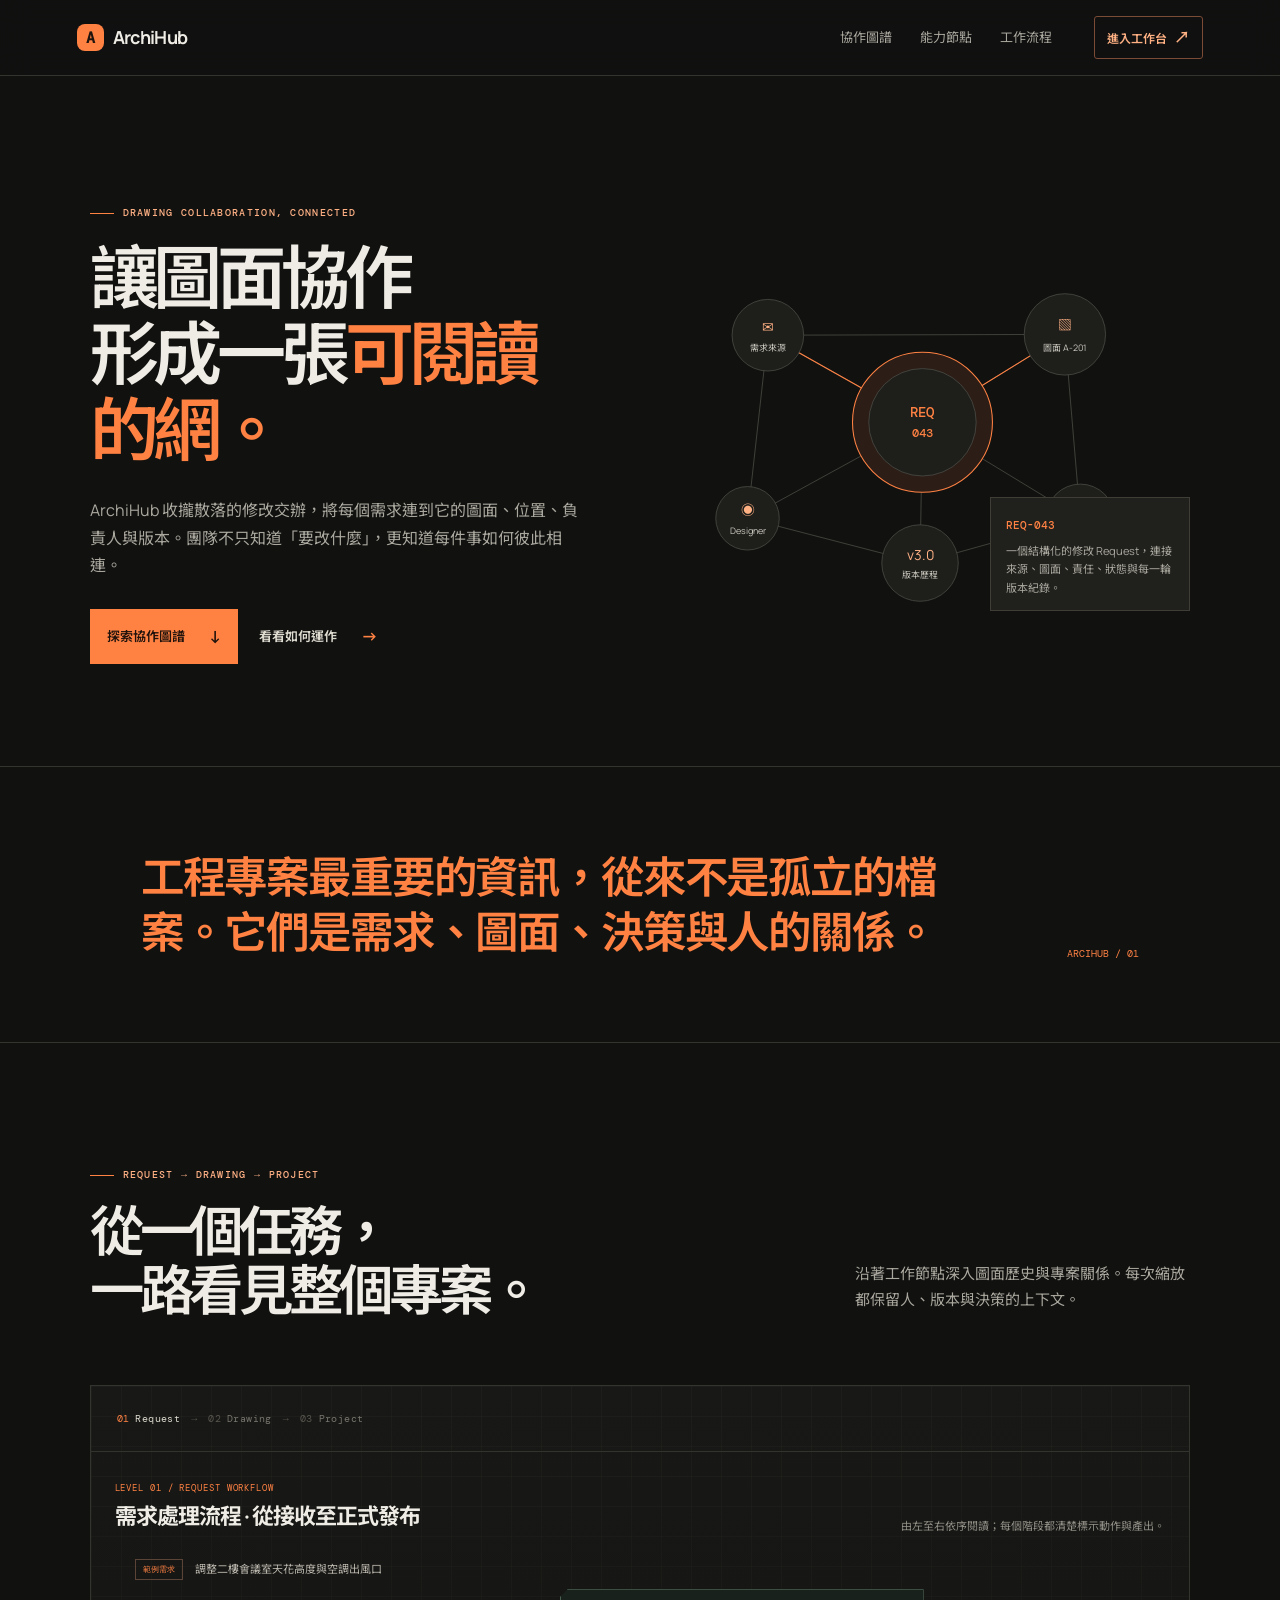
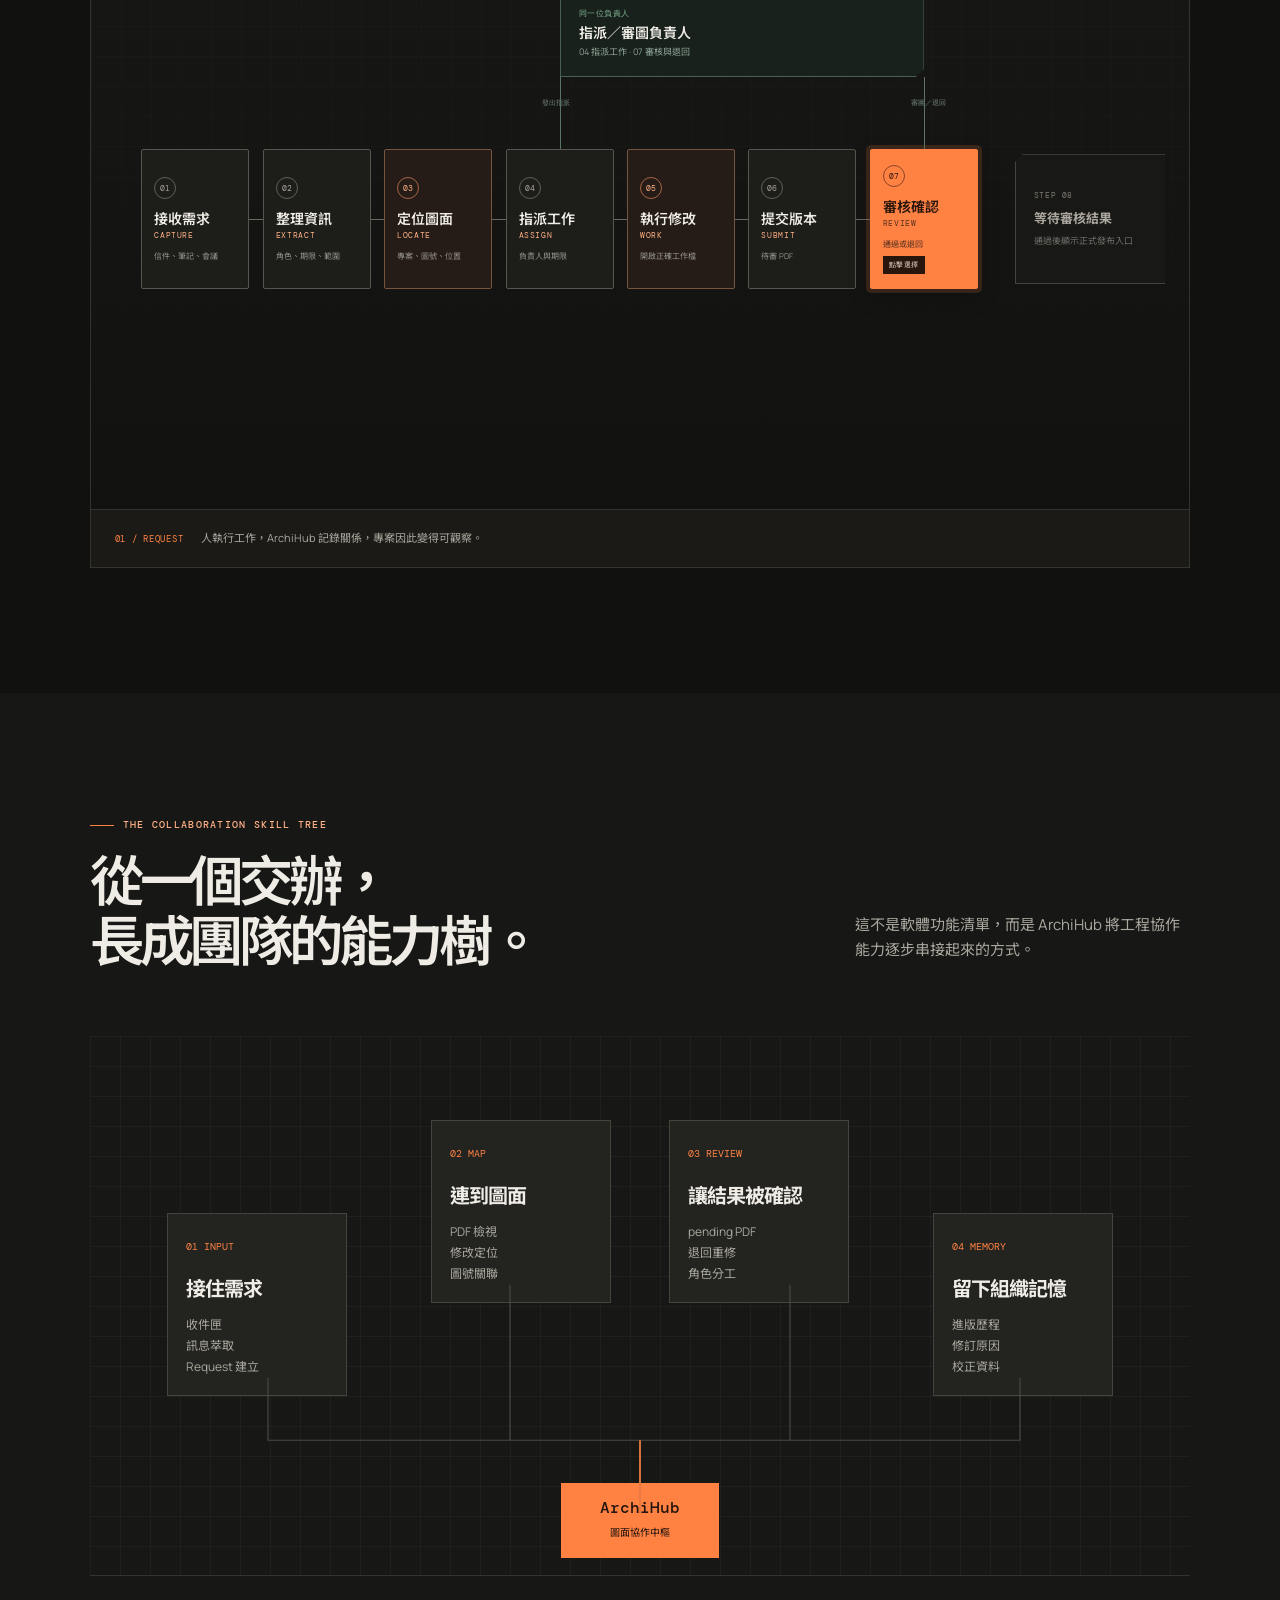
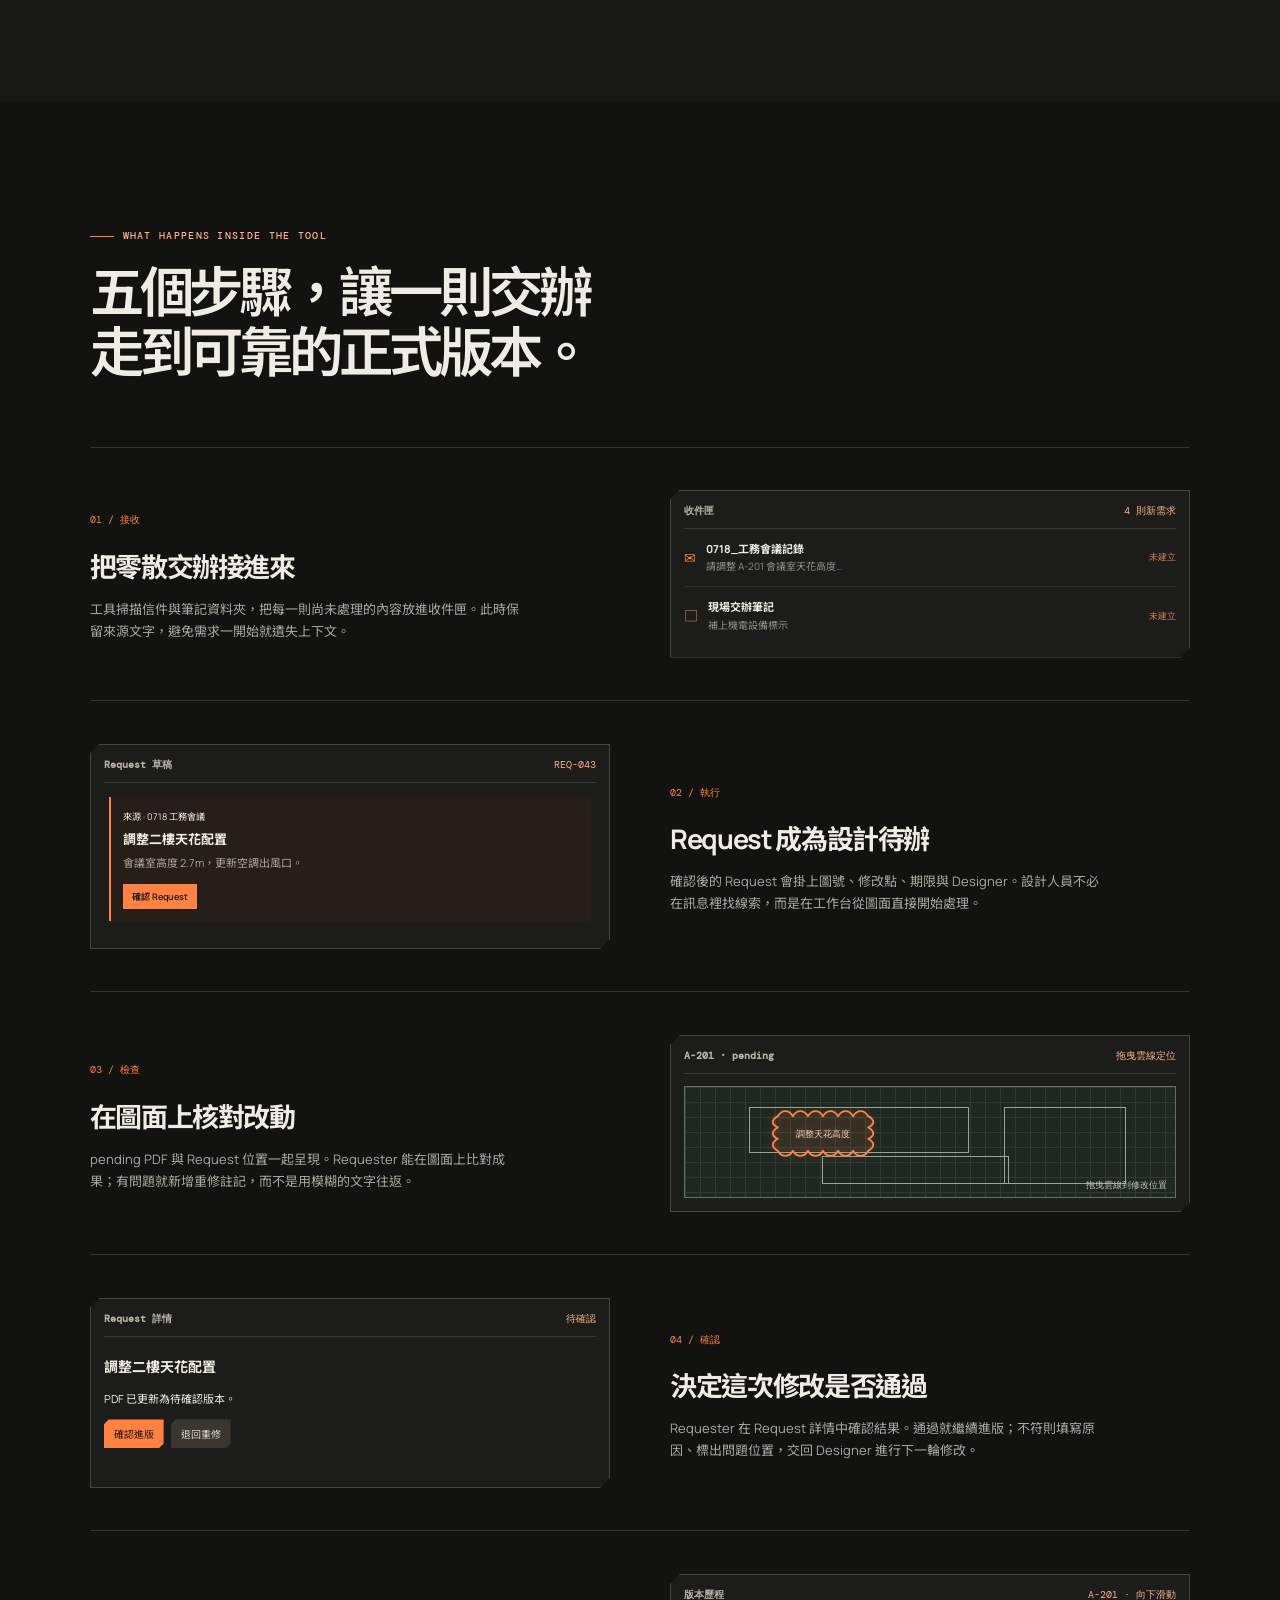
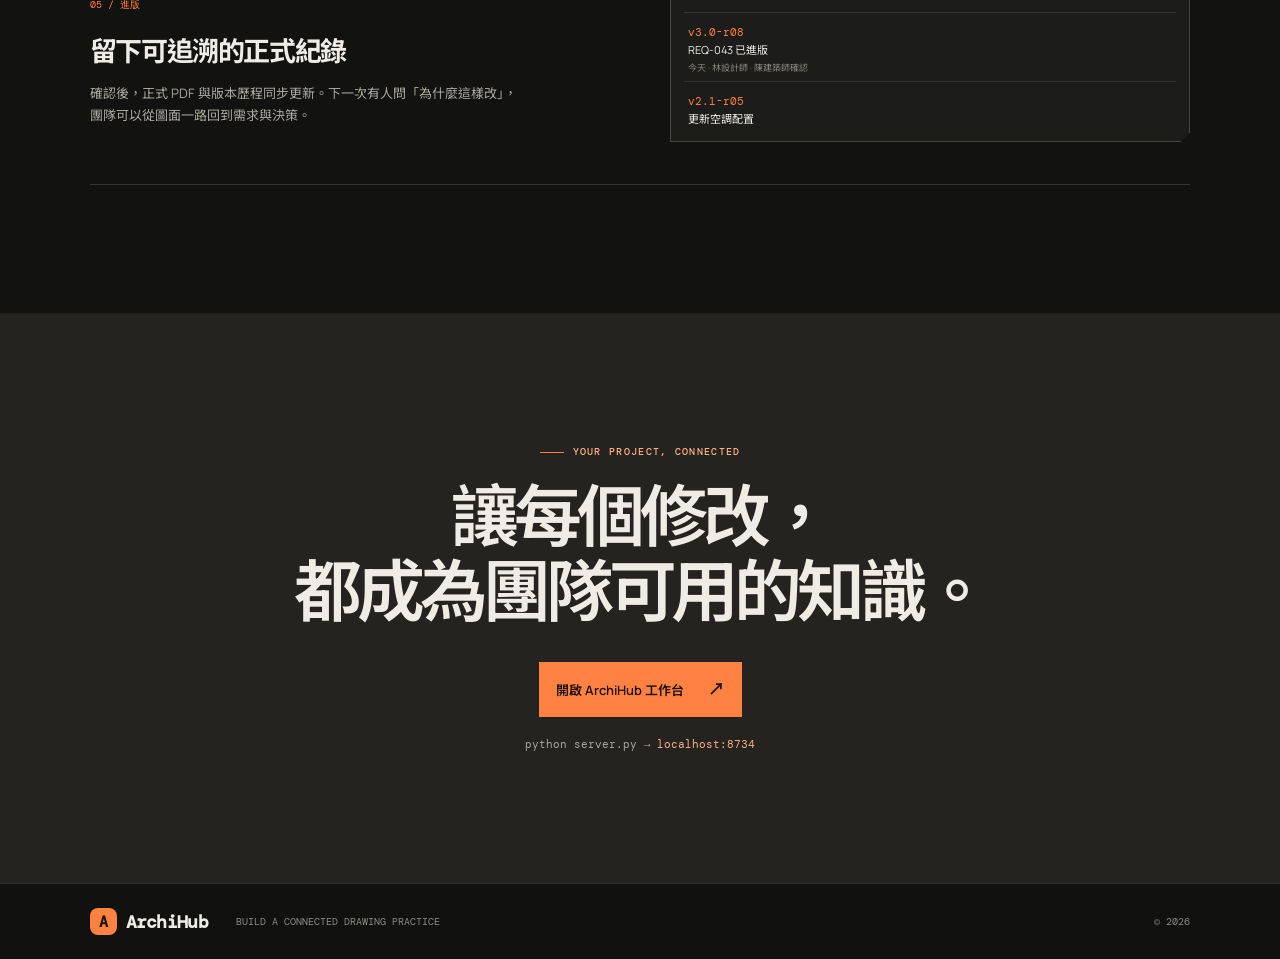
==== commit de8b3528: "style: highlight request review node" ====
--- a/overview/index.html
+++ b/overview/index.html
@@ -65,7 +65,7 @@
                   <li><button class="semantic-node request-node node-assign" type="button" data-detail="由指派／審圖負責人指定執行者與期限；這位負責人稍後也會審核成果。"><i>04</i><b>指派工作</b><small>ASSIGN</small><span>負責人與期限</span></button></li>
                   <li><button class="semantic-node request-node node-work is-key" type="button" data-detail="工程師從任務直接開啟正確的 CAD、Revit 或工作檔完成修改。"><i>05</i><b>執行修改</b><small>WORK</small><span>開啟正確工作檔</span></button></li>
                   <li><button class="semantic-node request-node node-submit" type="button" data-detail="提交待審 PDF 與本次修訂版本，等待需求提出人與審核人檢查。"><i>06</i><b>提交版本</b><small>SUBMIT</small><span>待審 PDF</span></button></li>
-                  <li><button class="semantic-node request-node node-review is-key" type="button" aria-expanded="false" aria-controls="request-review-actions" data-detail="由同一位指派／審圖負責人決定通過或退回；點擊此節點選擇審核結果。"><i>07</i><b>審核確認</b><small>REVIEW</small><span>通過或退回</span><em class="review-result">選擇結果</em></button></li>
+                  <li><button class="semantic-node request-node node-review is-key" type="button" aria-expanded="false" aria-controls="request-review-actions" data-detail="由同一位指派／審圖負責人決定通過或退回；點擊此節點選擇審核結果。"><i>07</i><b>審核確認</b><small>REVIEW</small><span>通過或退回</span><em class="review-result">點擊選擇</em></button></li>
                 </ol>
                 <div class="publish-link" hidden><span>審核通過</span></div>
                 <div class="publish-placeholder" aria-live="polite"><span>STEP 08</span><b>等待審核結果</b><small>通過後顯示正式發布入口</small></div>
--- a/overview/refine.css
+++ b/overview/refine.css
@@ -25,7 +25,7 @@
 .request-canvas{width:1160px;min-width:1160px;height:540px}.request-example{position:absolute;left:20px;top:10px;display:flex;align-items:center;gap:12px}.request-example span{padding:4px 7px;border:1px solid #5b4437;color:var(--orange);font:8px var(--mono)}.request-example p{margin:0;color:#bbb7ad;font-size:11px}
 .request-role{left:445px;top:40px;width:364px;height:88px;padding:13px 18px;transform:none;text-align:left;border-color:#496052;background:#19211c;clip-path:polygon(8px 0,100% 0,100% calc(100% - 8px),calc(100% - 8px) 100%,0 100%,0 8px)}.request-role span{color:#82b594;font:8px var(--mono);letter-spacing:.07em}.request-role b{margin-top:3px;font-size:14px}.request-role small{margin-top:3px;color:#8fa498;font-size:9px}.role-connector{position:absolute;top:128px;z-index:1;height:72px;border-left:1px solid #5b7464;transition:border-color .2s}.role-assign-connector{left:445px}.role-review-connector{left:809px}.role-line-label{position:absolute;top:149px;color:#718579;font:7px var(--mono)}.role-assign-label{left:427px}.role-review-label{left:796px}
 .request-timeline{position:absolute;left:20px;right:290px;top:200px;display:flex;margin:0;padding:0;list-style:none}.request-timeline li{position:relative;display:flex;flex:1;justify-content:center;animation:request-enter .36s both}.request-timeline li:nth-child(1){animation-delay:.06s}.request-timeline li:nth-child(2){animation-delay:.11s}.request-timeline li:nth-child(3){animation-delay:.16s}.request-timeline li:nth-child(4){animation-delay:.21s}.request-timeline li:nth-child(5){animation-delay:.26s}.request-timeline li:nth-child(6){animation-delay:.31s}.request-timeline li:nth-child(7){animation-delay:.36s}.request-timeline li:not(:last-child):after{content:"";position:absolute;z-index:1;left:calc(50% + 54px);right:calc(-50% + 54px);top:70px;border-top:1px solid #6a675e}.request-node{position:relative;left:auto;top:auto;z-index:2;width:108px;height:140px;padding:14px 12px;border-radius:2px;transform:none;text-align:left}.request-node i{display:grid;place-items:center;width:22px;height:22px;margin:0 0 11px;border:1px solid #625f57;border-radius:50%;color:#aaa69d;font:8px var(--mono);font-style:normal}.request-node b{font-size:14px;line-height:1.25}.request-node small{margin-top:3px;color:var(--orange-soft);font:8px var(--mono);letter-spacing:.08em}.request-node span{margin-top:10px;color:#929087;font-size:8px;line-height:1.45}.request-node.is-key{width:108px;height:140px;border-color:#765440;background:#251c17}.request-node.is-key i{border-color:#a76543;color:var(--orange-soft)}.request-node .review-result{margin-top:5px;color:#c6a08a}.request-canvas[data-flow-state="reviewing"] .node-review,.request-canvas[data-flow-state="approved"] .node-review{border-color:var(--orange);box-shadow:0 0 0 4px rgba(255,130,67,.1)}.request-canvas[data-flow-state="returned"] .node-review,.request-canvas[data-flow-state="returned"] .node-work{border-color:var(--orange);box-shadow:0 0 0 4px rgba(255,130,67,.1)}
-.publish-placeholder,.review-actions{position:absolute;left:900px;top:205px;width:220px;min-height:130px;padding:18px;border:1px solid #45433d;background:#181816;clip-path:polygon(8px 0,100% 0,100% calc(100% - 8px),calc(100% - 8px) 100%,0 100%,0 8px)}.publish-placeholder{display:flex;flex-direction:column;justify-content:center;animation:request-enter .4s .44s both}.publish-placeholder span,.review-actions>span{color:#7e7a71;font:8px var(--mono);letter-spacing:.08em}.publish-placeholder b{margin-top:7px;color:#aaa69e;font-size:13px}.publish-placeholder small{margin-top:3px;color:#706e67;font-size:9px}.review-actions{z-index:5;border-color:#7b503c;background:#241b16}.review-actions>span{display:block;margin-bottom:13px;color:var(--orange-soft)}.review-actions button{display:block;width:100%;padding:8px 10px;border:1px solid #5b4b41;background:#1b1917;color:#d8d3c8;font:9px var(--sans);text-align:left;cursor:pointer}.review-actions button+button{margin-top:7px}.review-actions button:hover,.review-actions button:focus-visible{border-color:var(--orange);color:var(--orange-soft);outline:0}.review-approve:before{color:#77c68b}.review-return:before{color:var(--orange)}
+.publish-placeholder,.review-actions{position:absolute;left:900px;top:205px;width:220px;min-height:130px;padding:18px;border:1px solid #45433d;background:#181816;clip-path:polygon(8px 0,100% 0,100% calc(100% - 8px),calc(100% - 8px) 100%,0 100%,0 8px)}.publish-placeholder{display:flex;flex-direction:column;justify-content:center;animation:request-enter .4s .44s both}.publish-placeholder span,.review-actions>span{color:#7e7a71;font:8px var(--mono);letter-spacing:.08em}.publish-placeholder b{margin-top:7px;color:#aaa69e;font-size:13px}.publish-placeholder small{margin-top:3px;color:#706e67;font-size:9px}.review-actions{z-index:5;border-color:#7b503c;background:#241b16}.review-actions>span{display:block;margin-bottom:13px;color:var(--orange-soft)}.review-actions button{display:block;width:100%;padding:9px 10px;border:1px solid transparent;font:600 9px var(--sans);text-align:left;cursor:pointer;transition:filter .18s,transform .18s,box-shadow .18s}.review-actions button+button{margin-top:7px}.review-actions button:hover{filter:brightness(1.12);transform:translateY(-1px)}.review-actions button:active{filter:brightness(.94);transform:translateY(0)}.review-actions button:focus-visible{outline:2px solid #fff2e8;outline-offset:2px;box-shadow:0 0 0 4px rgba(255,130,67,.2)}.review-approve{background:var(--orange);color:#28150c}.review-return{background:#6b3427;color:#ffe4d7}.review-approve:before,.review-return:before{color:currentColor}
 .publish-link{position:absolute;left:863px;top:270px;z-index:1;width:37px;border-top:1px solid var(--orange)}.publish-link:after{content:"";position:absolute;right:-1px;top:-4px;border-top:4px solid transparent;border-bottom:4px solid transparent;border-left:6px solid var(--orange)}.publish-link span{position:absolute;right:0;bottom:7px;width:90px;color:var(--orange-soft);font:7px var(--mono);text-align:right}.node-publish{left:900px;top:180px;width:220px;height:180px;padding:24px 22px;transform:none;text-align:left;clip-path:polygon(12px 0,100% 0,100% calc(100% - 12px),calc(100% - 12px) 100%,0 100%,0 12px)}.node-publish i{display:grid;place-items:center;width:28px;height:28px;margin-bottom:16px;border:1px solid var(--orange);border-radius:50%;color:var(--orange);font:9px var(--mono);font-style:normal}.node-publish span{color:#b9a395;font:8px var(--mono);letter-spacing:.06em}.node-publish b{margin-top:4px;color:var(--orange);font-size:22px}.node-publish small{color:#c27752;font:8px var(--mono)}.node-publish em{margin-top:15px;color:var(--orange-soft);font-size:8px}.node-publish.is-revealed{animation:publish-reveal .42s cubic-bezier(.2,.8,.25,1) both}.semantic-portal{border-color:var(--orange);background:#2c1d16}.semantic-portal:after{content:"";position:absolute;inset:-7px;border:1px solid rgba(255,130,67,.23);border-radius:inherit;animation:portal-breathe 2.8s ease-in-out infinite}.semantic-portal.is-portal-active{animation:portal-jump .28s ease-in}
 .return-connector{position:absolute;top:340px;z-index:1;height:50px;border-left:1px solid var(--orange);opacity:0;transition:opacity .2s}.return-to-work{left:566px}.return-from-review{left:809px}.return-to-work:after{content:"";position:absolute;left:-4px;top:-7px;border-right:4px solid transparent;border-bottom:7px solid var(--orange);border-left:4px solid transparent}.request-canvas[data-flow-state="returned"] .return-connector,.request-canvas.show-return-relation .return-connector{opacity:1}.request-return-card{position:absolute;left:566px;top:390px;z-index:4;width:243px;min-height:134px;padding:14px 15px;border:1px solid var(--orange);background:#241a15;color:var(--text);clip-path:polygon(8px 0,100% 0,100% calc(100% - 8px),calc(100% - 8px) 100%,0 100%,0 8px);animation:return-reveal .35s ease-out both}.request-return-card>span{color:var(--orange-soft);font:7px var(--mono);letter-spacing:.05em}.request-return-card>b{display:block;margin-top:3px;font-size:14px}.request-return-card>div{display:grid;grid-template-columns:repeat(3,1fr);gap:5px;margin-top:9px}.request-return-card small{color:#8c877e;font:7px var(--mono)}.request-return-card strong{display:block;margin-top:2px;color:#d4cfc3;font:8px var(--sans);font-weight:500}.request-return-card button{width:100%;margin-top:10px;padding:7px 8px;border:0;background:var(--orange);color:#26140c;font:600 8px var(--sans);cursor:pointer}.request-return-card:hover,.request-return-card:focus-visible{outline:0;box-shadow:0 0 0 5px rgba(255,130,67,.1)}.request-canvas[data-flow-state="returned"] .request-role,.request-canvas.show-role-relation .request-role,.request-canvas.show-return-relation .request-role{border-color:#79ad8a;box-shadow:0 0 0 4px rgba(121,173,138,.09)}.request-canvas[data-flow-state="returned"] .role-review-connector,.request-canvas.show-role-relation .role-assign-connector,.request-canvas.show-role-relation .role-review-connector{border-color:#79ad8a}.request-canvas.show-role-relation .node-assign,.request-canvas.show-role-relation .node-review,.request-canvas.show-return-relation .node-review,.request-canvas.show-return-relation .node-work{border-color:var(--orange);box-shadow:0 0 0 4px rgba(255,130,67,.1)}.request-canvas[data-flow-state="reprocessing"] .node-work{animation:flow-step .5s 0s both}.request-canvas[data-flow-state="reprocessing"] .node-submit{animation:flow-step .5s .18s both}.request-canvas[data-flow-state="reprocessing"] .node-review{animation:flow-step .5s .36s both}.request-reset{position:absolute;right:24px;bottom:10px;padding:5px 0;border:0;border-bottom:1px solid #4d4941;background:transparent;color:#77736b;font:8px var(--mono);cursor:pointer}.request-reset:hover,.request-reset:focus-visible{color:var(--orange-soft);border-color:var(--orange);outline:0}.request-canvas [hidden]{display:none!important}
 .drawing-canvas{height:470px}.history-request,.history-revision,.role-node,.project-request,.project-role,.project-drawing{transform:translate(-50%,-50%);text-align:left;clip-path:polygon(7px 0,100% 0,100% calc(100% - 7px),calc(100% - 7px) 100%,0 100%,0 7px)}.history-request{width:108px;padding:13px 14px}.history-request span{font:600 11px var(--mono)}.history-request small{margin-top:2px}.history-revision{width:84px;height:66px;padding:10px 13px;text-align:center}.history-revision b{color:var(--orange-soft);font:600 17px var(--mono)}.history-revision em,.history-request em{margin-bottom:3px}.history-request.is-current,.history-revision.is-current,.project-drawing.is-current{border-color:var(--orange);background:#2a1d17}.req-018{left:10.5%;top:22.8%}.req-031{left:10.5%;top:50%}.req-043{left:10.5%;top:77.2%}.rev-21{left:35.5%;top:22.8%}.rev-23{left:35.5%;top:50%}.rev-24{left:35.5%;top:77.2%}.drawing-hub{left:70%;top:50%;width:160px;height:160px;border-radius:50%;transform:translate(-50%,-50%);text-align:center}.drawing-hub>span{color:#99958c;font:8px var(--mono);letter-spacing:.13em}.drawing-hub b{margin:5px 0 2px;color:var(--orange);font:600 26px var(--mono)}.drawing-hub em{margin-top:10px}.role-node{left:91.5%;width:112px;padding:11px 12px;border-color:#435248;background:#18201c}.role-node span{color:#79ad8a;font:8px var(--mono)}.role-node b{margin-top:3px;font-size:10px}.role-designer{top:20.6%}.role-requester{top:50%}.role-approver{top:79.4%}
@@ -36,7 +36,8 @@
 @media(max-width:600px){.semantic-breadcrumb{padding:14px 15px;gap:6px}.semantic-crumb{min-height:36px;font-size:9px}.semantic-crumb span{display:block;margin:0 0 1px}.semantic-viewport{min-height:633px}.semantic-level{padding:18px 14px 12px}.semantic-level-head{display:block;min-height:92px}.semantic-level-head h3{font-size:19px}.semantic-level-head>p{margin-top:7px;max-width:none;text-align:left;font-size:10px}.semantic-canvas-scroll{margin-top:8px}.semantic-canvas{min-width:820px;height:450px}.drawing-canvas{height:460px}.project-canvas{height:500px}.semantic-caption{align-items:flex-start;min-height:72px;padding:12px 15px;gap:10px}.semantic-caption span{padding-top:2px}.semantic-caption p{font-size:10px}.source-cluster{left:.4%}}
 @media(prefers-reduced-motion:reduce){.semantic-level,.semantic-node,.semantic-link,.semantic-crumb{transition-duration:.01ms!important}.semantic-portal:after,.semantic-portal.is-portal-active,.semantic-caption.is-updating p{animation:none!important}}
 
-@keyframes request-enter{from{opacity:0;transform:translateY(8px)}to{opacity:1;transform:none}}@keyframes publish-reveal{from{opacity:0;transform:translateX(-16px) scale(.84)}to{opacity:1;transform:none}}@keyframes return-reveal{from{opacity:0;transform:translateY(-8px)}to{opacity:1;transform:none}}@keyframes flow-step{0%,100%{border-color:#765440;box-shadow:none}45%{border-color:var(--orange);background:#342018;box-shadow:0 0 0 6px rgba(255,130,67,.12)}}
+@keyframes request-enter{from{opacity:0;transform:translateY(8px)}to{opacity:1;transform:none}}@keyframes publish-reveal{from{opacity:0;transform:translateX(-16px) scale(.84)}to{opacity:1;transform:none}}@keyframes return-reveal{from{opacity:0;transform:translateY(-8px)}to{opacity:1;transform:none}}@keyframes flow-step{0%,100%{border-color:#765440;box-shadow:none}45%{border-color:var(--orange);background:#342018;box-shadow:0 0 0 6px rgba(255,130,67,.12)}}@keyframes review-attention{0%,100%{box-shadow:0 0 0 4px rgba(255,130,67,.16),0 8px 22px rgba(0,0,0,.22)}50%{box-shadow:0 0 0 8px rgba(255,130,67,.07),0 10px 28px rgba(0,0,0,.3)}}
+.request-canvas .node-review{border-color:var(--orange);background:var(--orange);color:#28150c;box-shadow:0 0 0 4px rgba(255,130,67,.16),0 8px 22px rgba(0,0,0,.22);transition:border-color .2s,background .2s,color .2s,box-shadow .25s,transform .18s,filter .18s}.request-canvas .node-review i{border-color:rgba(40,21,12,.55);color:#28150c}.request-canvas .node-review small,.request-canvas .node-review span{color:#57301f}.request-canvas .node-review .review-result{display:inline-block;width:max-content;margin-top:6px;padding:4px 6px;background:#28150c;color:#fff2e8;letter-spacing:.06em}.request-canvas .node-review:hover,.request-canvas .node-review:focus-visible{border-color:#ffad7d;background:#ff934f;color:#28150c;filter:brightness(1.04);transform:translateY(-2px) scale(1.02)}.request-canvas[data-flow-state="reviewing"] .node-review{border-color:var(--orange);background:var(--orange);animation:review-attention 1.8s ease-in-out infinite}.request-canvas[data-flow-state="approved"] .node-review{border-color:#4ca66a;background:#2f7d4a;color:#f1fff5;box-shadow:0 0 0 4px rgba(76,166,106,.14)}.request-canvas[data-flow-state="approved"] .node-review i{border-color:rgba(241,255,245,.6);color:#f1fff5}.request-canvas[data-flow-state="approved"] .node-review small,.request-canvas[data-flow-state="approved"] .node-review span{color:#c7e9d1}.request-canvas[data-flow-state="approved"] .node-review .review-result{background:#173d24;color:#e8fff0}.request-canvas[data-flow-state="returned"] .node-review{border-color:#a54d3d;background:#7a3528;color:#fff1ea;box-shadow:0 0 0 4px rgba(165,77,61,.16)}.request-canvas[data-flow-state="returned"] .node-review i{border-color:rgba(255,241,234,.6);color:#fff1ea}.request-canvas[data-flow-state="returned"] .node-review small,.request-canvas[data-flow-state="returned"] .node-review span{color:#f0c4b8}.request-canvas[data-flow-state="returned"] .node-review .review-result{background:#3d1913;color:#fff1ea}
 @media(max-width:900px){.request-canvas{width:1160px;min-width:1160px;height:540px}}
 @media(max-width:600px){.request-canvas{width:1160px;min-width:1160px;height:540px}}
-@media(prefers-reduced-motion:reduce){.request-timeline li,.publish-placeholder,.node-publish.is-revealed,.request-return-card,.request-canvas[data-flow-state="reprocessing"] .node-work,.request-canvas[data-flow-state="reprocessing"] .node-submit,.request-canvas[data-flow-state="reprocessing"] .node-review{animation:none!important}}
+@media(prefers-reduced-motion:reduce){.request-timeline li,.publish-placeholder,.node-publish.is-revealed,.request-return-card,.request-canvas[data-flow-state="reviewing"] .node-review,.request-canvas[data-flow-state="reprocessing"] .node-work,.request-canvas[data-flow-state="reprocessing"] .node-submit,.request-canvas[data-flow-state="reprocessing"] .node-review{animation:none!important}}
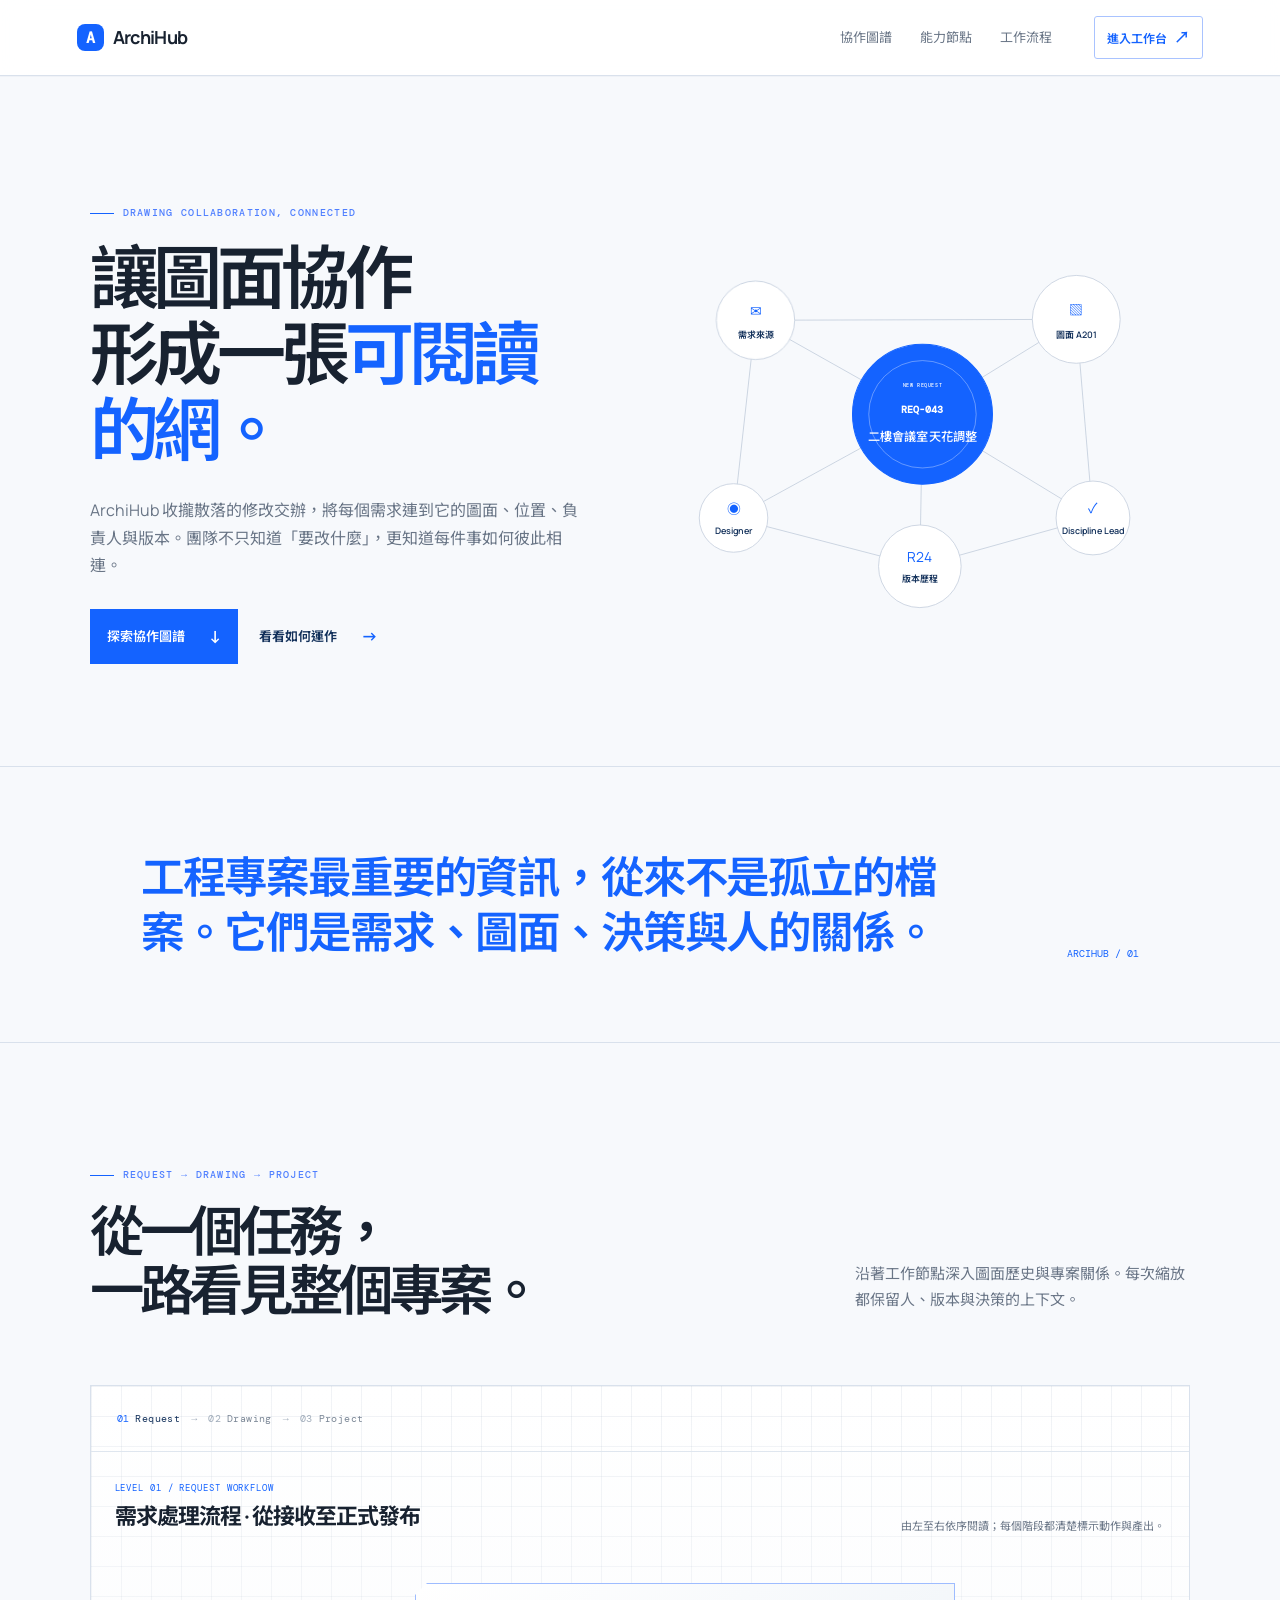
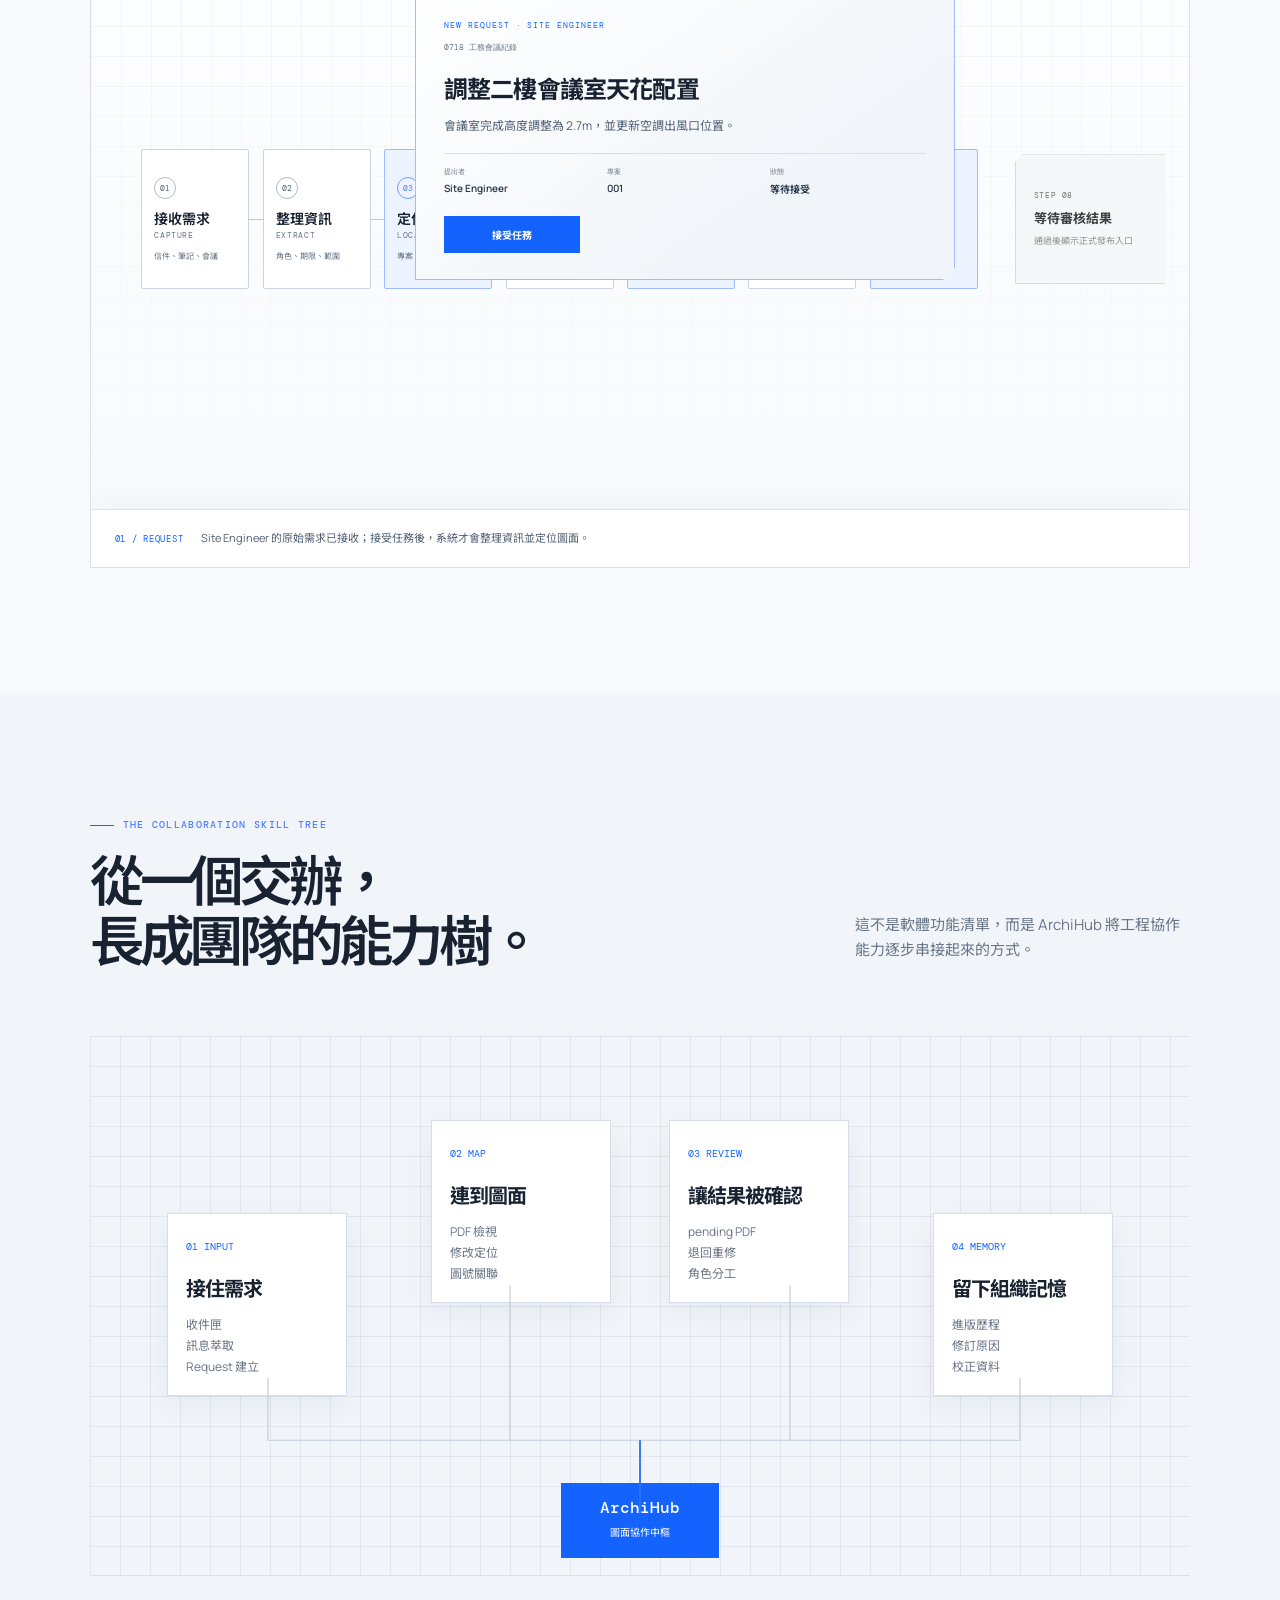
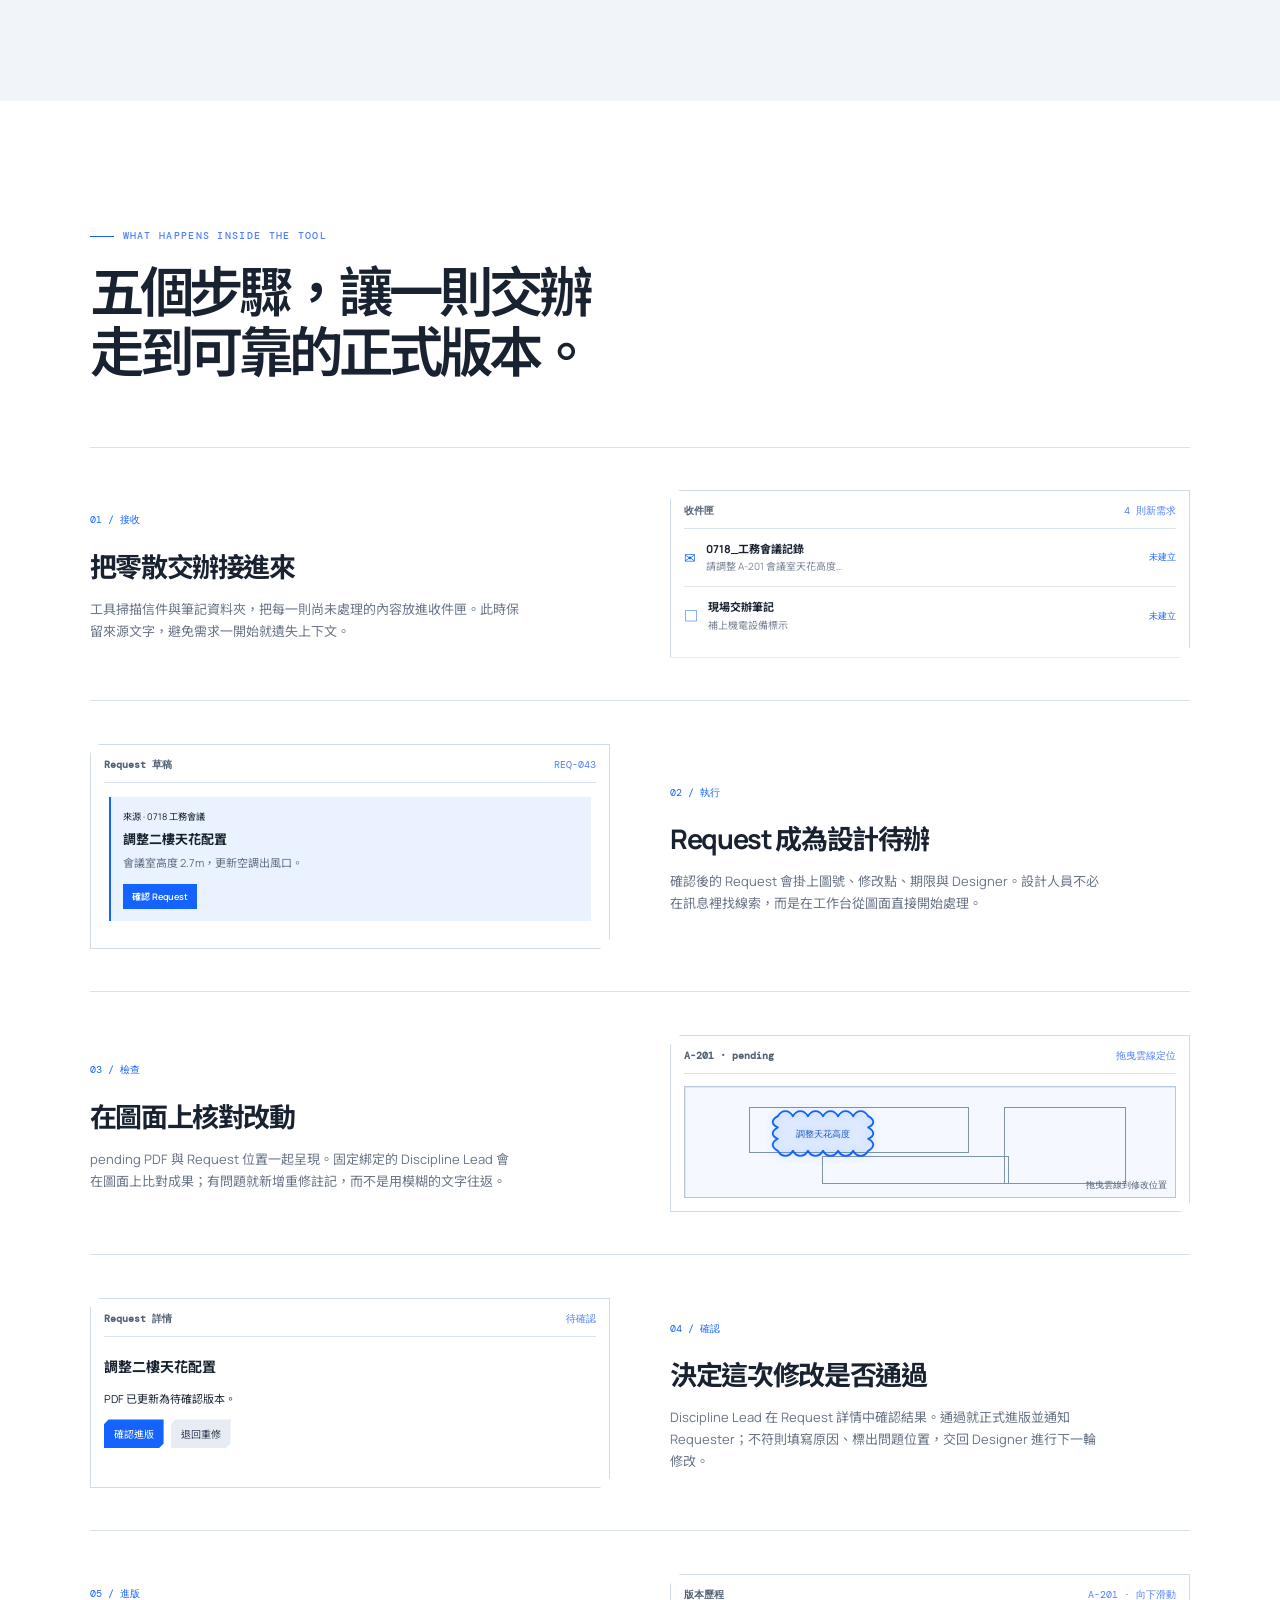
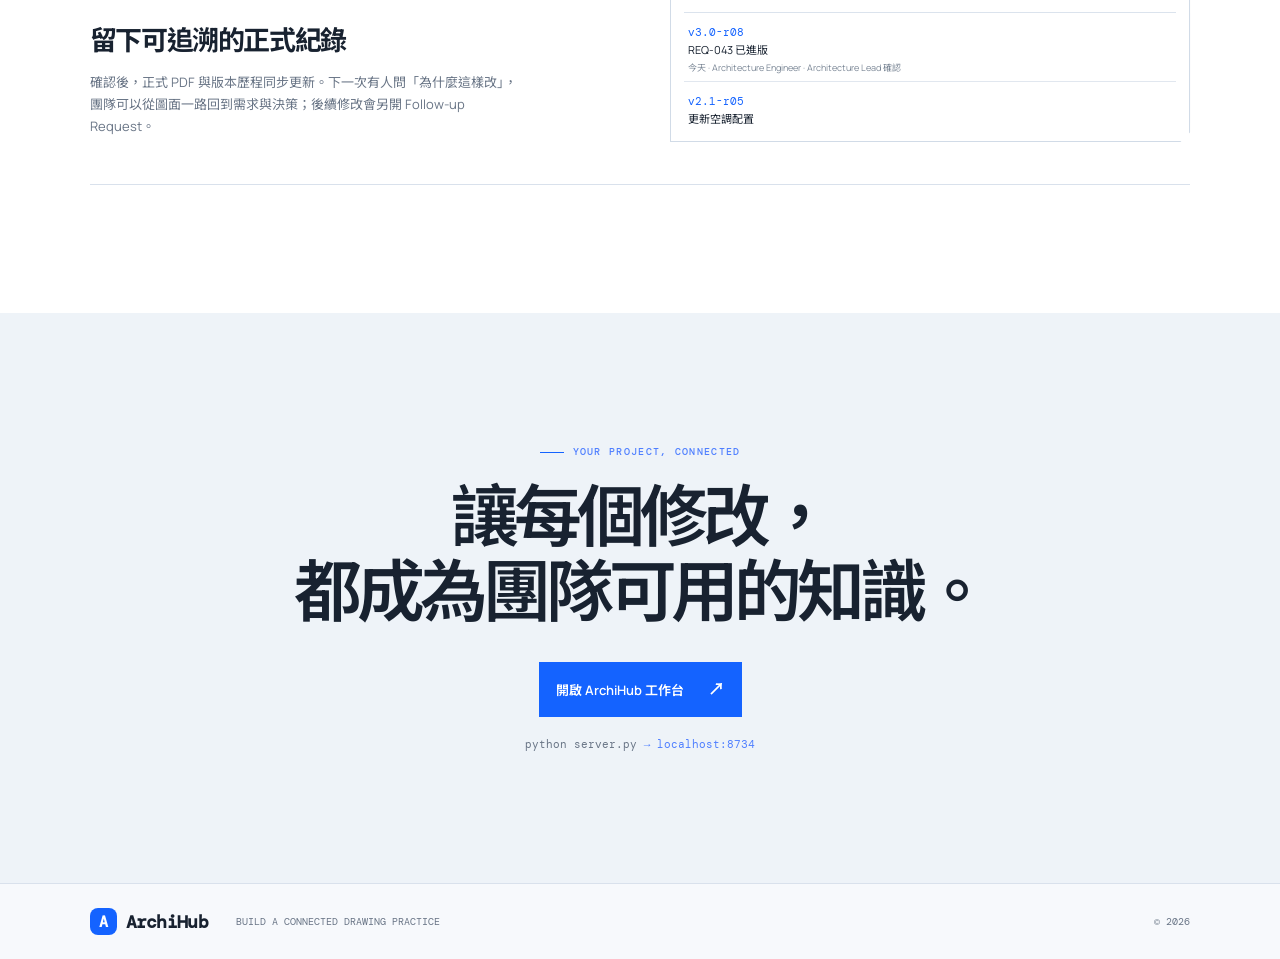
==== commit 1a6195f9: "refine: expand overview workflow story" ====
--- a/overview/index.html
+++ b/overview/index.html
@@ -24,17 +24,16 @@
         <div class="hero-buttons"><a class="button solid" href="#graph">探索協作圖譜 <b>↓</b></a><a class="button quiet" href="#workflow">看看如何運作 <b>→</b></a></div>
       </div>
       <div class="hero-network" aria-label="ArchiHub 工程圖面協作關係圖">
-        <svg viewBox="0 0 670 480" role="img">
+        <svg viewBox="0 0 670 500" role="img">
           <title>圖面、Request、版本和參與角色之間的關聯網</title>
-          <g class="connections"><path d="M341 224L151 117M341 224L126 342M341 224L516 116M341 224L535 342M341 224L338 397M151 117L126 342M151 117L516 116M516 116L535 342M126 342L338 397M535 342L338 397"/><path d="M151 117L341 224M516 116L341 224" class="active-line"/></g>
-          <g class="node n-email" data-label="需求來源" data-text="Email、現場筆記與交辦事項，都從這裡進入團隊共同的收件匣。"><circle cx="151" cy="117" r="44"/><text x="151" y="113">✉</text><text x="151" y="137">需求來源</text></g>
-          <g class="node n-drawing" data-label="圖面 A-201" data-text="每一則 Request 對應圖號與位置，讓修改內容不再脫離工程圖面。"><circle cx="516" cy="116" r="50"/><text x="516" y="111">▧</text><text x="516" y="137">圖面 A-201</text></g>
-          <g class="node n-person" data-label="Designer" data-text="設計人員接收待辦、完成調整，並提交待確認的 pending PDF。"><circle cx="126" cy="342" r="39"/><text x="126" y="338">◉</text><text x="126" y="361">Designer</text></g>
-          <g class="node center" data-label="REQ-043" data-text="一個結構化的修改 Request，連接來源、圖面、責任、狀態與每一輪版本紀錄。"><circle cx="341" cy="224" r="86"/><circle cx="341" cy="224" r="66"/><text x="341" y="218">REQ</text><text x="341" y="242">043</text></g>
-          <g class="node n-review" data-label="Requester" data-text="提出者能在圖面與 pending PDF 上確認結果，必要時標記位置退回重修。"><circle cx="535" cy="342" r="42"/><text x="535" y="337">✓</text><text x="535" y="361">Requester</text></g>
-          <g class="node n-version" data-label="版本歷程" data-text="每一次確認進版都記錄為可追溯的版本節點，保留圖面演進脈絡。"><circle cx="338" cy="397" r="47"/><text x="338" y="393">v3.0</text><text x="338" y="415">版本歷程</text></g>
+          <g class="connections"><path class="connection-base" d="M341 224L151 117M341 224L126 342M341 224L516 116M341 224L535 342M341 224L338 397M151 117L126 342M151 117L516 116M516 116L535 342M126 342L338 397M535 342L338 397"/><g class="connection-flow-layer"><path class="connection-flow" data-hero-line="source-designer" pathLength="1" d="M151 117L126 342"/><path class="connection-flow" data-hero-line="designer-history" pathLength="1" d="M126 342L338 397"/><path class="connection-flow" data-hero-line="history-lead" pathLength="1" d="M338 397L535 342"/><path class="connection-flow" data-hero-line="lead-drawing" pathLength="1" d="M535 342L516 116"/><path class="connection-flow" data-hero-line="drawing-source" pathLength="1" d="M516 116L151 117"/><path class="connection-flow" data-hero-line="source-request" pathLength="1" d="M151 117L341 224"/><path class="connection-flow" data-hero-line="designer-request" pathLength="1" d="M126 342L341 224"/><path class="connection-flow" data-hero-line="history-request" pathLength="1" d="M338 397L341 224"/><path class="connection-flow" data-hero-line="lead-request" pathLength="1" d="M535 342L341 224"/><path class="connection-flow" data-hero-line="drawing-request" pathLength="1" d="M516 116L341 224"/></g></g>
+          <g class="node n-email" tabindex="0" role="button" aria-expanded="false" aria-label="需求來源 Site Engineer。由工務會議提出，成為團隊可追蹤的新需求。"><circle class="node-base" cx="151" cy="117" r="44"/><circle class="node-detail-surface" cx="151" cy="117" r="80"/><g class="node-summary"><text x="151" y="113">✉</text><text x="151" y="137">需求來源</text></g><g class="node-detail"><text class="node-detail-kicker" x="151" y="83">SOURCE</text><text class="node-detail-title" x="151" y="104">Site Engineer</text><text class="node-detail-copy" x="151" y="128"><tspan x="151">由工務會議提出</tspan><tspan x="151" dy="16">成為團隊可追蹤的</tspan><tspan x="151" dy="16">新需求</tspan></text></g></g>
+          <g class="node n-drawing" tabindex="0" role="button" aria-expanded="false" aria-label="圖面 A201。需求定位到二樓平面圖的會議室修改範圍。"><circle class="node-base" cx="516" cy="116" r="50"/><circle class="node-detail-surface" cx="516" cy="116" r="80"/><g class="node-summary"><text x="516" y="111">▧</text><text x="516" y="137">圖面 A201</text></g><g class="node-detail"><text class="node-detail-kicker" x="516" y="82">DRAWING</text><text class="node-detail-title" x="516" y="103">A201</text><text class="node-detail-copy" x="516" y="127"><tspan x="516">需求定位到二樓平面圖</tspan><tspan x="516" dy="16">並鎖定會議室的</tspan><tspan x="516" dy="16">修改範圍</tspan></text></g></g>
+          <g class="node n-person" tabindex="0" role="button" aria-expanded="false" aria-label="Designer Architecture Engineer。接收任務並完成這次圖面修改。"><circle class="node-base" cx="126" cy="342" r="39"/><circle class="node-detail-surface" cx="126" cy="342" r="80"/><g class="node-summary"><text x="126" y="338">◉</text><text x="126" y="361">Designer</text></g><g class="node-detail"><text class="node-detail-kicker" x="126" y="308">DESIGNER</text><text class="node-detail-title" x="126" y="329">Architecture Engineer</text><text class="node-detail-copy" x="126" y="353"><tspan x="126">接收已定位的任務</tspan><tspan x="126" dy="16">並完成這次</tspan><tspan x="126" dy="16">圖面修改</tspan></text></g></g>
+          <g class="node center is-default-active" tabindex="0" role="button" aria-expanded="false" aria-label="New Request REQ-043，二樓會議室天花調整。由 Site Engineer 提出，串起圖面定位、執行責任、審核與版本紀錄。"><circle class="node-base" cx="341" cy="224" r="86"/><circle class="node-inner" cx="341" cy="224" r="66"/><circle class="node-detail-surface" cx="341" cy="224" r="104"/><g class="node-summary"><text class="request-kicker" x="341" y="190">NEW REQUEST</text><text class="request-number" x="341" y="222">REQ-043</text><text class="request-title" x="341" y="257">二樓會議室天花調整</text></g><g class="node-detail"><text class="node-detail-kicker" x="341" y="184">NEW REQUEST</text><text class="node-detail-title request-detail-number" x="341" y="206">REQ-043</text><text class="node-detail-copy" x="341" y="230"><tspan x="341">由 Site Engineer 提出</tspan><tspan x="341" dy="16">調整會議室天花與空調出風口</tspan><tspan x="341" dy="16">串起圖面、責任、審核與版本</tspan></text></g></g>
+          <g class="node n-review" tabindex="0" role="button" aria-expanded="false" aria-label="Discipline Lead Architecture Lead。負責指派、審核並批准正式進版。"><circle class="node-base" cx="535" cy="342" r="42"/><circle class="node-detail-surface" cx="535" cy="342" r="80"/><g class="node-summary"><text x="535" y="337">✓</text><text x="535" y="361">Discipline Lead</text></g><g class="node-detail"><text class="node-detail-kicker" x="535" y="308">DISCIPLINE LEAD</text><text class="node-detail-title" x="535" y="329">Architecture Lead</text><text class="node-detail-copy" x="535" y="353"><tspan x="535">負責指派與審核</tspan><tspan x="535" dy="16">並批准圖面</tspan><tspan x="535" dy="16">正式進版</tspan></text></g></g>
+          <g class="node n-version" tabindex="0" role="button" aria-expanded="false" aria-label="版本歷程 A201-R24。每次確認進版都成為可追溯節點，保留圖面演進脈絡。"><circle class="node-base" cx="338" cy="397" r="47"/><circle class="node-detail-surface" cx="338" cy="397" r="80"/><g class="node-summary"><text x="338" y="393">R24</text><text x="338" y="415">版本歷程</text></g><g class="node-detail"><text class="node-detail-kicker" x="338" y="363">VERSION HISTORY</text><text class="node-detail-title" x="338" y="384">A201-R24</text><text class="node-detail-copy" x="338" y="408"><tspan x="338">每次確認進版都成為</tspan><tspan x="338" dy="16">可追溯的版本節點</tspan><tspan x="338" dy="16">保留圖面演進脈絡</tspan></text></g></g>
         </svg>
-        <div class="graph-tip"><span id="tip-label">REQ-043</span><p id="tip-text">一個結構化的修改 Request，連接來源、圖面、責任、狀態與每一輪版本紀錄。</p></div>
       </div>
     </section>
 
@@ -53,9 +52,17 @@
           <section class="semantic-level is-active" data-level="request" aria-hidden="false">
             <header class="semantic-level-head"><div><span>LEVEL 01 / REQUEST WORKFLOW</span><h3>需求處理流程 · 從接收至正式發布</h3></div><p>由左至右依序閱讀；每個階段都清楚標示動作與產出。</p></header>
             <div class="semantic-canvas-scroll">
-              <div class="semantic-canvas request-canvas" data-flow-state="initial">
-                <div class="request-example"><span>範例需求</span><p>調整二樓會議室天花高度與空調出風口</p></div>
-                <button class="semantic-node request-role" type="button" data-detail="同一位專案負責人先指派工作，並在提交後負責審圖、確認或發出退回修改單。"><span>同一位負責人</span><b>指派／審圖負責人</b><small>04 指派工作 · 07 審核與退回</small></button>
+              <div class="semantic-canvas request-canvas" data-flow-state="initial" data-entry-state="receiving">
+                <div class="request-intake" role="group" aria-labelledby="request-intake-title" hidden>
+                  <span>NEW REQUEST · SITE ENGINEER</span><small>0718 工務會議紀錄</small>
+                  <b id="request-intake-title">調整二樓會議室天花配置</b>
+                  <p>會議室完成高度調整為 2.7m，並更新空調出風口位置。</p>
+                  <div class="request-intake-meta"><span>提出者<strong>Site Engineer</strong></span><span>專案<strong>001</strong></span><span>狀態<strong class="request-intake-status">等待接受</strong></span></div>
+                  <button class="request-accept" type="button">接受任務</button>
+                </div>
+                <div class="request-example"><span>REQ-043 · SITE ENGINEER</span><p>調整二樓會議室天花配置與空調出風口</p></div>
+                <div class="semantic-node located-drawing" tabindex="-1" role="group" aria-hidden="true" data-detail="REQ-043 已定位至 A201 二樓平面圖的會議室，後續修改與審核都沿用這份圖面脈絡。"><span>03 / 已定位圖面</span><b>A201 · 二樓平面圖</b><small>修改位置 · 會議室</small><button class="request-open" type="button" hidden>前往任務 →</button></div>
+                <button class="semantic-node request-role" type="button" data-detail="同一位 Architecture Lead 先指派 A201 的工作，並在提交後負責審圖、確認或發出退回修改單。"><span>ARCHITECTURE LEAD</span><b>指派／審圖負責人</b><small>04 指派工作 · 07 審核與退回</small></button>
                 <span class="role-connector role-assign-connector" aria-hidden="true"></span><span class="role-connector role-review-connector" aria-hidden="true"></span>
                 <span class="role-line-label role-assign-label">發出指派</span><span class="role-line-label role-review-label">審圖／退回</span>
                 <ol class="request-timeline" aria-label="需求處理的七個主流程階段，審核通過後顯示正式發布">
@@ -70,59 +77,73 @@
                 <div class="publish-link" hidden><span>審核通過</span></div>
                 <div class="publish-placeholder" aria-live="polite"><span>STEP 08</span><b>等待審核結果</b><small>通過後顯示正式發布入口</small></div>
                 <div class="review-actions" id="request-review-actions" hidden aria-live="polite"><span>選擇審核結果</span><button class="review-approve" type="button">✓ 審核通過</button><button class="review-return" type="button">↩ 退回修改</button></div>
-                <button class="semantic-node node-publish semantic-portal" type="button" data-level-target="drawing" data-detail="正式圖面已建立；點擊進入 Drawing 階段，查看圖面、人物與任務關係。" hidden><i>08</i><span>正式圖面已建立</span><b>正式發布</b><small>PUBLISH</small><em>打開正式圖面 ↗</em></button>
+                <button class="semantic-node node-publish semantic-portal" type="button" data-level-target="drawing" data-detail="REQ-043 已完成審核；發布 A201 新版本後，進入 Drawing 查看它如何成為目前版次。" hidden><i>08</i><span>A201 已完成審核</span><b>發布新版本</b><small>PUBLISH A201</small><em>查看圖面歷史 ↗</em></button>
                 <span class="return-connector return-to-work" aria-hidden="true"></span><span class="return-connector return-from-review" aria-hidden="true"></span>
-                <div class="request-return-card" tabindex="0" role="group" aria-label="退回修改單" data-detail="由指派／審圖負責人發出，包含問題說明、圖面註記與修改期限；完成後重新走提交與審核流程。" hidden><span>由指派／審圖負責人發出</span><b>退回修改單</b><div><small>問題說明<strong>出風口仍需右移</strong></small><small>圖面註記<strong>A-201 · 會議室</strong></small><small>修改期限<strong>今天 17:00</strong></small></div><button class="return-resubmit" type="button">完成修改並重新提交 →</button></div>
+                <div class="request-return-card" tabindex="0" role="group" aria-label="退回修改單" data-detail="由指派／審圖負責人發出，包含問題說明、圖面註記與修改期限；完成後重新走提交與審核流程。" hidden><span>由指派／審圖負責人發出</span><b>退回修改單</b><div><small>問題說明<strong>出風口仍需右移</strong></small><small>圖面註記<strong>A201 · 會議室</strong></small><small>修改期限<strong>今天 17:00</strong></small></div><button class="return-resubmit" type="button">完成修改並重新提交 →</button></div>
                 <button class="request-reset" type="button">重新示範</button>
               </div>
             </div>
           </section>
 
           <section class="semantic-level" data-level="drawing" aria-hidden="true" inert>
-            <header class="semantic-level-head"><div><button class="semantic-back" type="button" data-level-target="request">← Request Workflow</button><span>LEVEL 02 / DRAWING HISTORY</span><h3>A-201 · Second Floor Plan</h3></div><p>每個版本都能回到促成它的 Request、角色與審核脈絡。</p></header>
+            <header class="semantic-level-head"><div><button class="semantic-back" type="button" data-level-target="request">← Request Workflow</button><span>LEVEL 02 / DRAWING HISTORY</span><h3>A201 · Second Floor Plan</h3></div><p>每一列都是一次進版；最新成果沿著同一條線匯入正式圖面。</p></header>
             <div class="semantic-canvas-scroll">
-              <div class="semantic-canvas drawing-canvas">
-                <svg class="semantic-links" viewBox="0 0 1000 460" aria-hidden="true">
-                  <path class="semantic-link" d="M105 105 L355 105 L700 230"></path><path class="semantic-link" d="M105 230 L355 230 L700 230"></path><path class="semantic-link active-link" d="M105 355 L355 355 L700 230"></path>
-                  <path class="semantic-link people-link" d="M700 230 L915 95 M700 230 L915 230 M700 230 L915 365"></path>
-                  <text x="190" y="89">CREATED</text><text x="190" y="214">REVISED</text><text x="190" y="339">CURRENT</text>
-                </svg>
-                <button class="semantic-node history-request req-018" type="button" data-detail="REQ-018 建立 R21，保留最初的二樓平面調整依據。"><span>REQ-018</span><small>Published</small></button>
-                <button class="semantic-node history-revision rev-21" type="button" data-detail="R21 · First coordinated issue"><b>R21</b><small>First issue</small></button>
-                <button class="semantic-node history-request req-031" type="button" data-detail="REQ-031 經設計與審核協作後更新為 R23。"><span>REQ-031</span><small>Published</small></button>
-                <button class="semantic-node history-revision rev-23" type="button" data-detail="R23 · Coordination update"><b>R23</b><small>Coordination</small></button>
-                <button class="semantic-node history-request req-043 is-current" type="button" data-detail="目前所在的 REQ-043，完成 Level 02 core revision 並發布 R24。"><em>YOU ARE HERE</em><span>REQ-043</span><small>Published</small></button>
-                <button class="semantic-node history-revision rev-24 is-current" type="button" data-detail="R24 是 A-201 目前正式版本，所有決策仍可反查。"><em>CURRENT</em><b>R24</b><small>Core revision</small></button>
-                <button class="semantic-node drawing-hub semantic-portal" type="button" data-level-target="project" data-detail="A-201 同時連到其他圖面、Request、版本與專案成員。點擊查看整個 Project 928816。"><span>DRAWING</span><b>A-201</b><small>Second Floor Plan</small><em>OPEN PROJECT ↗</em></button>
-                <button class="semantic-node role-node role-designer" type="button" data-detail="Designer 完成 R24 的圖面修改與提交。"><span>Designer</span><b>Designer A</b></button>
-                <button class="semantic-node role-node role-requester" type="button" data-detail="Requester 提供修改依據並確認交付內容。"><span>Requester</span><b>Site Team</b></button>
-                <button class="semantic-node role-node role-approver" type="button" data-detail="Approver 核准 R24 成為正式版本。"><span>Approver</span><b>Project Lead</b></button>
+              <div class="semantic-canvas drawing-canvas" data-drawing-state="idle">
+                <div class="drawing-history-table" role="table" aria-label="A201 版本歷史">
+                  <div class="drawing-history-row drawing-history-head" role="row">
+                    <span role="columnheader">REVISION</span><span role="columnheader"><b>REQUEST</b><small>Site Engineer</small></span><span role="columnheader"><b>DESIGNER</b><small>Architecture Engineer</small></span><span role="columnheader"><b>APPROVER</b><small>Architecture Lead</small></span>
+                  </div>
+                  <div class="drawing-history-window" role="rowgroup">
+                    <div class="drawing-history-track">
+                      <div class="drawing-history-row history-scan-row history-early-row" role="row"><span role="cell">R01</span><span role="cell">Site request</span><span role="cell">Drawing update</span><span role="cell">Approved</span></div>
+                      <div class="drawing-history-row history-scan-row history-early-row" role="row"><span role="cell">R02</span><span role="cell">Coordination</span><span role="cell">Drawing update</span><span role="cell">Approved</span></div>
+                      <div class="drawing-history-row history-scan-row history-early-row" role="row"><span role="cell">R03</span><span role="cell">Site request</span><span role="cell">Drawing update</span><span role="cell">Approved</span></div>
+                      <div class="drawing-history-row history-ellipsis-row" role="row" aria-label="略過中間版本">
+                        <span role="cell"><i class="history-dot">•</i><i class="history-dot">•</i><i class="history-dot">•</i></span>
+                        <span role="cell"><i class="history-dot">•</i><i class="history-dot">•</i><i class="history-dot">•</i></span>
+                        <span role="cell"><i class="history-dot">•</i><i class="history-dot">•</i><i class="history-dot">•</i></span>
+                        <span role="cell"><i class="history-dot">•</i><i class="history-dot">•</i><i class="history-dot">•</i></span>
+                      </div>
+                      <div class="drawing-history-row history-scan-row history-recent-row" role="row"><span role="cell">R21</span><span role="cell">Field update</span><span role="cell">Drawing update</span><span role="cell">Approved</span></div>
+                      <div class="drawing-history-row history-scan-row history-recent-row" role="row"><span role="cell">R22</span><span role="cell">Design change</span><span role="cell">Drawing update</span><span role="cell">Approved</span></div>
+                      <div class="drawing-history-row history-scan-row history-recent-row" role="row"><span role="cell">R23</span><span role="cell">Coordination</span><span role="cell">Drawing update</span><span role="cell">Approved</span></div>
+                    </div>
+                  </div>
+                  <div class="drawing-history-row current-version-row" role="row">
+                    <span class="current-version-label" role="cell"><small>CURRENT VERSION</small><b>R24</b></span>
+                    <button class="semantic-node history-cell current-request-cell" type="button" role="cell" data-detail="REQ-043 來自 Site Engineer，要求調整二樓會議室天花配置與空調出風口。"><small>REQUEST</small><b>REQ-043</b><span>Site Engineer</span></button>
+                    <button class="semantic-node history-cell current-designer-cell" type="button" role="cell" data-detail="Architecture Engineer 依照 REQ-043 完成 A201 圖面修改並提交待審版本。"><small>DESIGNER</small><b>Architecture Engineer</b><span>Drawing updated</span></button>
+                    <button class="semantic-node history-cell current-approver-cell" type="button" role="cell" data-detail="Architecture Lead 完成審核，允許這次修改成為 A201 的正式版次 -R24。"><small>APPROVER</small><b>Architecture Lead</b><span>Approved</span></button>
+                  </div>
+                </div>
+                <span class="current-drawing-link" aria-hidden="true"></span>
+                <button class="semantic-node drawing-hub semantic-portal" type="button" data-level-target="project" data-detail="A201 已更新至目前正式版次 -R24；點擊查看它在 PROJECT 001 裡與其他圖面的關係。"><span>DRAWING</span><b><span class="drawing-number">A201</span><span class="drawing-revision">-R24</span></b><small>Second Floor Plan</small><em>OPEN PROJECT ↗</em></button>
               </div>
             </div>
           </section>
 
           <section class="semantic-level" data-level="project" aria-hidden="true" inert>
-            <header class="semantic-level-head"><div><button class="semantic-back" type="button" data-level-target="drawing">← A-201 History</button><span>LEVEL 03 / PROJECT GRAPH</span><h3>PROJECT 928816</h3></div><p>圖面、需求、版本與人不是清單，而是一張可持續閱讀的專案關係圖。</p></header>
+            <header class="semantic-level-head"><div><button class="semantic-back" type="button" data-level-target="drawing">← A201-R24 History</button><span>LEVEL 03 / PROJECT GRAPH</span><h3>PROJECT 001</h3></div><p>001 固定於畫面中央，A201 保留在左側；其餘五張圖面沿右側弧線錯落配置並可切換展開。</p></header>
             <div class="semantic-canvas-scroll">
-              <div class="semantic-canvas project-canvas">
-                <svg class="semantic-links" viewBox="0 0 1000 500" aria-hidden="true">
-                  <path class="semantic-link project-spoke" d="M500 250 L155 95 M500 250 L330 100 M500 250 L690 90 M500 250 L845 155 M500 250 L820 365 M500 250 L630 425 M500 250 L335 425 M500 250 L150 350"></path>
-                  <path class="semantic-link relation-link" d="M155 95 L150 350 M330 100 L335 425 M690 90 L630 425 M845 155 L820 365"></path>
+              <div class="semantic-canvas project-canvas" data-project-state="idle">
+                <svg class="semantic-links project-links" viewBox="0 0 1080 510" aria-hidden="true">
+                  <path class="project-link project-link-main" data-project-link="a201" pathLength="1" d="M440 255 C446 255 451 255 456 255"></path>
+                  <path class="project-link" data-project-link="s203" pathLength="1" d="M594 190 C612 190 620 49 640 49"></path>
+                  <path class="project-link" data-project-link="m101" pathLength="1" d="M617 221 C660 221 720 114 790 114"></path>
+                  <path class="project-link" data-project-link="a101" pathLength="1" d="M624 255 C700 255 860 255 940 255"></path>
+                  <path class="project-link" data-project-link="e201" pathLength="1" d="M617 289 C660 289 720 396 790 396"></path>
+                  <path class="project-link" data-project-link="p101" pathLength="1" d="M594 320 C612 320 620 461 640 461"></path>
                 </svg>
-                <button class="semantic-node project-hub" type="button" data-detail="Project 928816 將所有圖面、Request、版本與角色連在同一個可觀察脈絡中。"><span>PROJECT</span><b>928816</b><small>6 active · 3 reviews</small></button>
-                <button class="semantic-node project-drawing drawing-a101" type="button" data-detail="A-101 · Ground Floor Plan"><span>DRAWING</span><b>A-101</b></button>
-                <button class="semantic-node project-drawing drawing-a201 is-current" type="button" data-detail="A-201 · Second Floor Plan · Current R24"><em>CURRENT</em><span>DRAWING</span><b>A-201</b></button>
-                <button class="semantic-node project-drawing drawing-s203" type="button" data-detail="S-203 · Structural Framing"><span>DRAWING</span><b>S-203</b></button>
-                <button class="semantic-node project-drawing drawing-m101" type="button" data-detail="M-101 · Mechanical Layout"><span>DRAWING</span><b>M-101</b></button>
-                <button class="semantic-node project-drawing drawing-e201" type="button" data-detail="E-201 · Electrical Plan"><span>DRAWING</span><b>E-201</b></button>
-                <button class="semantic-node project-request request-043" type="button" data-detail="REQ-043 · Published · A-201 / R24"><span>REQ-043</span><small>Published</small></button>
-                <button class="semantic-node project-request request-051" type="button" data-detail="REQ-051 · In Progress · S-203"><span>REQ-051</span><small>In Progress</small></button>
-                <button class="semantic-node project-request request-052" type="button" data-detail="REQ-052 · Waiting Review · M-101"><span>REQ-052</span><small>Waiting Review</small></button>
-                <button class="semantic-node project-role designer-a" type="button" data-detail="Designer A · 3 active items"><span>Designer A</span><small>3 active</small></button>
-                <button class="semantic-node project-role designer-b" type="button" data-detail="Designer B · 3 active items"><span>Designer B</span><small>3 active</small></button>
-                <button class="semantic-node project-role requester-role" type="button" data-detail="Requester · connects site instructions to drawings"><span>Requester</span><small>Site Team</small></button>
-                <button class="semantic-node project-role approver-role" type="button" data-detail="Approver · 3 reviews waiting across this project"><span>Approver</span><small>3 reviews</small></button>
-                <span class="revision-tag revision-r24">R24</span><span class="revision-tag revision-r08">R08</span><span class="revision-tag revision-r11">R11</span>
+
+                <button class="semantic-node project-core" type="button" data-project-block="core" data-detail="PROJECT 001 是六張圖面關係的共同核心；點擊可將全部圖面收回核心，再次點擊即可恢復。" aria-expanded="true"><span>PROJECT</span><b>001</b><small>6 drawings · click to collapse</small></button>
+
+                <button class="semantic-node project-drawing-block project-main-cluster project-a201 is-expanded" type="button" data-project-block="a201" data-detail="來源 Site Engineer · REQ-043 · 執行 Architecture Engineer · 固定審核 Architecture Lead · A201-R24 · Published · Requester notified。" aria-expanded="true"><span class="project-drawing-summary"><small>DRAWING</small><b>A201</b><em>CURRENT CONTEXT</em></span><span class="project-drawing-detail"><small class="project-cluster-kicker">CURRENT CONTEXT · PUBLISHED</small><strong>A201-R24</strong><span class="project-chain" aria-hidden="true"><i><small>SOURCE</small>Site Engineer</i><i><small>REQUEST</small>REQ-043</i><i><small>DESIGNER</small>Architecture Engineer</i><i><small>DISCIPLINE LEAD</small>Architecture Lead</i><i><small>DRAWING</small>A201-R24</i></span><em>Published · Requester notified</em></span></button>
+
+                <button class="semantic-node project-drawing-block project-s203" type="button" data-project-block="s203" data-detail="來源 Site Engineer · REQ-051 · 執行 Structural Engineer · 固定審核 Structural Lead · 圖面 S203-R08 · In Progress。REQ-043 與 REQ-051 來自同一位 Site Engineer。" aria-expanded="false"><span class="project-drawing-summary"><small>DRAWING</small><b>S203</b><em>CLICK TO EXPAND</em></span><span class="project-drawing-detail"><small class="project-cluster-kicker">IN PROGRESS</small><strong>S203-R08</strong><span class="project-chain" aria-hidden="true"><i><small>SOURCE</small>Site Engineer</i><i><small>REQUEST</small>REQ-051</i><i><small>DESIGNER</small>Structural Engineer</i><i><small>DISCIPLINE LEAD</small>Structural Lead</i><i><small>DRAWING</small>S203-R08</i></span><em>In Progress</em></span></button>
+                <button class="semantic-node project-drawing-block project-m101" type="button" data-project-block="m101" data-detail="來源 MEP Coordinator · REQ-052 · 執行 MEP Engineer · 固定審核 MEP Lead · 圖面 M101-R11 · Waiting Review。" aria-expanded="false"><span class="project-drawing-summary"><small>DRAWING</small><b>M101</b><em>CLICK TO EXPAND</em></span><span class="project-drawing-detail"><small class="project-cluster-kicker">WAITING REVIEW</small><strong>M101-R11</strong><span class="project-chain" aria-hidden="true"><i><small>SOURCE</small>MEP Coordinator</i><i><small>REQUEST</small>REQ-052</i><i><small>DESIGNER</small>MEP Engineer</i><i><small>DISCIPLINE LEAD</small>MEP Lead</i><i><small>DRAWING</small>M101-R11</i></span><em>Waiting Review</em></span></button>
+                <button class="semantic-node project-drawing-block project-a101" type="button" data-project-block="a101" data-detail="來源 Design Coordination · REQ-018 · 執行 Architecture Engineer · 固定審核 Architecture Lead · 圖面 A101-R12 · Published。" aria-expanded="false"><span class="project-drawing-summary"><small>DRAWING</small><b>A101</b><em>CLICK TO EXPAND</em></span><span class="project-drawing-detail"><small class="project-cluster-kicker">PUBLISHED</small><strong>A101-R12</strong><span class="project-chain" aria-hidden="true"><i><small>SOURCE</small>Design Coordination</i><i><small>REQUEST</small>REQ-018</i><i><small>DESIGNER</small>Architecture Engineer</i><i><small>DISCIPLINE LEAD</small>Architecture Lead</i><i><small>DRAWING</small>A101-R12</i></span><em>Published</em></span></button>
+                <button class="semantic-node project-drawing-block project-e201" type="button" data-project-block="e201" data-detail="來源 Site Engineer · REQ-039 · 執行 Electrical Engineer · 固定審核 Electrical Lead · 圖面 E201-R05 · In Progress。" aria-expanded="false"><span class="project-drawing-summary"><small>DRAWING</small><b>E201</b><em>CLICK TO EXPAND</em></span><span class="project-drawing-detail"><small class="project-cluster-kicker">IN PROGRESS</small><strong>E201-R05</strong><span class="project-chain" aria-hidden="true"><i><small>SOURCE</small>Site Engineer</i><i><small>REQUEST</small>REQ-039</i><i><small>DESIGNER</small>Electrical Engineer</i><i><small>DISCIPLINE LEAD</small>Electrical Lead</i><i><small>DRAWING</small>E201-R05</i></span><em>In Progress</em></span></button>
+                <button class="semantic-node project-drawing-block project-p101" type="button" data-project-block="p101" data-detail="來源 Site Engineer · REQ-057 · 執行 Plumbing Engineer · 固定審核 Plumbing Lead · 圖面 P101-R04 · In Progress。" aria-expanded="false"><span class="project-drawing-summary"><small>DRAWING</small><b>P101</b><em>CLICK TO EXPAND</em></span><span class="project-drawing-detail"><small class="project-cluster-kicker">IN PROGRESS</small><strong>P101-R04</strong><span class="project-chain" aria-hidden="true"><i><small>SOURCE</small>Site Engineer</i><i><small>REQUEST</small>REQ-057</i><i><small>DESIGNER</small>Plumbing Engineer</i><i><small>DISCIPLINE LEAD</small>Plumbing Lead</i><i><small>DRAWING</small>P101-R04</i></span><em>In Progress</em></span></button>
               </div>
             </div>
           </section>
@@ -144,7 +165,7 @@
       </div>
     </section>
 
-    <section class="workflow" id="workflow"><p class="eyebrow"><i></i>WHAT HAPPENS INSIDE THE TOOL</p><h2>五個步驟，讓一則交辦<br>走到可靠的正式版本。</h2><div class="tool-explainer"><article><div class="tool-copy"><span>01 / 接收</span><h3>把零散交辦接進來</h3><p>工具掃描信件與筆記資料夾，把每一則尚未處理的內容放進收件匣。此時保留來源文字，避免需求一開始就遺失上下文。</p></div><div class="tool-window inbox-window"><div class="toolbar"><b>收件匣</b><span>4 則新需求</span></div><div class="mail-viewport"><div class="mail-stack"><div class="mail-row"><i>✉</i><div><b>0718_工務會議記錄</b><small>請調整 A-201 會議室天花高度…</small></div><em>未建立</em></div><div class="mail-row"><i>□</i><div><b>現場交辦筆記</b><small>補上機電設備標示</small></div><em>未建立</em></div><div class="mail-row"><i>✉</i><div><b>機電協調信件</b><small>E-301 出風口位置需要更新…</small></div><em>待整理</em></div><div class="mail-row"><i>□</i><div><b>監造巡檢紀錄</b><small>廁所大樣圖尺寸需再核對</small></div><em>待整理</em></div></div></div></div></article><article><div class="tool-copy"><span>02 / 執行</span><h3>Request 成為設計待辦</h3><p>確認後的 Request 會掛上圖號、修改點、期限與 Designer。設計人員不必在訊息裡找線索，而是在工作台從圖面直接開始處理。</p></div><div class="tool-window task-window"><div class="toolbar"><b>Request 草稿</b><span>REQ-043</span></div><div class="task-card"><small>來源 · 0718 工務會議</small><b>調整二樓天花配置</b><p>會議室高度 2.7m，更新空調出風口。</p><button class="micro-action request-confirm" type="button">確認 Request</button></div><div class="drawing-link-panel" aria-live="polite"><span>已連結圖面</span><b>A-201 · 二樓平面圖</b><a href="../web/index.html">開啟圖面頁面 ↗</a></div></div></article><article><div class="tool-copy"><span>03 / 檢查</span><h3>在圖面上核對改動</h3><p>pending PDF 與 Request 位置一起呈現。Requester 能在圖面上比對成果；有問題就新增重修註記，而不是用模糊的文字往返。</p></div><div class="tool-window drawing-window"><div class="toolbar"><b>A-201 · pending</b><span>拖移註記定位</span></div><div class="mini-plan"><i></i><i></i><i></i><div class="cloud-mark"><span>調整天花高度</span></div><em>雲型註記移動中</em></div></div></article><article><div class="tool-copy"><span>04 / 確認</span><h3>決定這次修改是否通過</h3><p>Requester 在 Request 詳情中確認結果。通過就繼續進版；不符則填寫原因、標出問題位置，交回 Designer 進行下一輪修改。</p></div><div class="tool-window approve-window"><div class="toolbar"><b>Request 詳情</b><span class="review-status">待確認</span></div><div class="review-main"><h4>調整二樓天花配置</h4><p>PDF 已更新為待確認版本。</p><div><button class="approve-action" type="button">確認進版</button><button class="return-action" type="button">退回重修</button></div></div><div class="complete-notice" aria-live="polite"><i>✓</i><b>REQ-043 已完成</b><span>通知已發送給 Designer 與 Requester</span></div><form class="return-form"><label>需要修改的問題<textarea rows="2" placeholder="例如：會議室出風口位置仍需右移…"></textarea></label><button class="send-return" type="button">送出修改要求</button><button class="cancel-return" type="button">取消</button></form></div></article><article><div class="tool-copy"><span>05 / 進版</span><h3>留下可追溯的正式紀錄</h3><p>確認後，正式 PDF 與版本歷程同步更新。下一次有人問「為什麼這樣改」，團隊可以從圖面一路回到需求與決策。</p></div><div class="tool-window history-window"><div class="toolbar"><b>版本歷程</b><span>A-201 · 向下滑動</span></div><div class="history-viewport"><div class="history-rail"><div class="version-item"><b>v3.0-r08</b><span>REQ-043 已進版</span><small>今天 · 林設計師 · 陳建築師確認</small></div><div class="version-item"><b>v2.1-r05</b><span>更新空調配置</span><small>07/18 · REQ-039</small></div><div class="version-item"><b>v2.0-r04</b><span>調整會議室隔間</span><small>07/12 · REQ-031</small></div><div class="version-item"><b>v1.2-r03</b><span>補充天花標高</span><small>07/05 · REQ-026</small></div></div></div></div></article></div></section>
+    <section class="workflow" id="workflow"><p class="eyebrow"><i></i>WHAT HAPPENS INSIDE THE TOOL</p><h2>五個步驟，讓一則交辦<br>走到可靠的正式版本。</h2><div class="tool-explainer"><article><div class="tool-copy"><span>01 / 接收</span><h3>把零散交辦接進來</h3><p>工具掃描信件與筆記資料夾，把每一則尚未處理的內容放進收件匣。此時保留來源文字，避免需求一開始就遺失上下文。</p></div><div class="tool-window inbox-window"><div class="toolbar"><b>收件匣</b><span>4 則新需求</span></div><div class="mail-viewport"><div class="mail-stack"><div class="mail-row"><i>✉</i><div><b>0718_工務會議記錄</b><small>請調整 A-201 會議室天花高度…</small></div><em>未建立</em></div><div class="mail-row"><i>□</i><div><b>現場交辦筆記</b><small>補上機電設備標示</small></div><em>未建立</em></div><div class="mail-row"><i>✉</i><div><b>機電協調信件</b><small>E-301 出風口位置需要更新…</small></div><em>待整理</em></div><div class="mail-row"><i>□</i><div><b>監造巡檢紀錄</b><small>廁所大樣圖尺寸需再核對</small></div><em>待整理</em></div></div></div></div></article><article><div class="tool-copy"><span>02 / 執行</span><h3>Request 成為設計待辦</h3><p>確認後的 Request 會掛上圖號、修改點、期限與 Designer。設計人員不必在訊息裡找線索，而是在工作台從圖面直接開始處理。</p></div><div class="tool-window task-window"><div class="toolbar"><b>Request 草稿</b><span>REQ-043</span></div><div class="task-card"><small>來源 · 0718 工務會議</small><b>調整二樓天花配置</b><p>會議室高度 2.7m，更新空調出風口。</p><button class="micro-action request-confirm" type="button">確認 Request</button></div><div class="drawing-link-panel" aria-live="polite"><span>已連結圖面</span><b>A-201 · 二樓平面圖</b><a href="../web/index.html">開啟圖面頁面 ↗</a></div></div></article><article><div class="tool-copy"><span>03 / 檢查</span><h3>在圖面上核對改動</h3><p>pending PDF 與 Request 位置一起呈現。固定綁定的 Discipline Lead 會在圖面上比對成果；有問題就新增重修註記，而不是用模糊的文字往返。</p></div><div class="tool-window drawing-window"><div class="toolbar"><b>A-201 · pending</b><span>拖移註記定位</span></div><div class="mini-plan"><i></i><i></i><i></i><div class="cloud-mark"><span>調整天花高度</span></div><em>雲型註記移動中</em></div></div></article><article><div class="tool-copy"><span>04 / 確認</span><h3>決定這次修改是否通過</h3><p>Discipline Lead 在 Request 詳情中確認結果。通過就正式進版並通知 Requester；不符則填寫原因、標出問題位置，交回 Designer 進行下一輪修改。</p></div><div class="tool-window approve-window"><div class="toolbar"><b>Request 詳情</b><span class="review-status">待確認</span></div><div class="review-main"><h4>調整二樓天花配置</h4><p>PDF 已更新為待確認版本。</p><div><button class="approve-action" type="button">確認進版</button><button class="return-action" type="button">退回重修</button></div></div><div class="complete-notice" aria-live="polite"><i>✓</i><b>REQ-043 已完成</b><span>正式版本已發布，Requester 與 Designer 已收到通知</span></div><form class="return-form"><label>需要修改的問題<textarea rows="2" placeholder="例如：會議室出風口位置仍需右移…"></textarea></label><button class="send-return" type="button">送出修改要求</button><button class="cancel-return" type="button">取消</button></form></div></article><article><div class="tool-copy"><span>05 / 進版</span><h3>留下可追溯的正式紀錄</h3><p>確認後，正式 PDF 與版本歷程同步更新。下一次有人問「為什麼這樣改」，團隊可以從圖面一路回到需求與決策；後續修改會另開 Follow-up Request。</p></div><div class="tool-window history-window"><div class="toolbar"><b>版本歷程</b><span>A-201 · 向下滑動</span></div><div class="history-viewport"><div class="history-rail"><div class="version-item"><b>v3.0-r08</b><span>REQ-043 已進版</span><small>今天 · Architecture Engineer · Architecture Lead 確認</small></div><div class="version-item"><b>v2.1-r05</b><span>更新空調配置</span><small>07/18 · REQ-039</small></div><div class="version-item"><b>v2.0-r04</b><span>調整會議室隔間</span><small>07/12 · REQ-031</small></div><div class="version-item"><b>v1.2-r03</b><span>補充天花標高</span><small>07/05 · REQ-026</small></div></div></div></div></article></div></section>
 
     <section class="closing" id="start"><p class="eyebrow"><i></i>YOUR PROJECT, CONNECTED</p><h2>讓每個修改，<br>都成為團隊可用的知識。</h2><a class="button solid" href="../web/index.html">開啟 ArchiHub 工作台 <b>↗</b></a><p class="command">python server.py <span>→ localhost:8734</span></p></section>
   </main>
--- a/overview/refine.css
+++ b/overview/refine.css
@@ -36,8 +36,120 @@
 @media(max-width:600px){.semantic-breadcrumb{padding:14px 15px;gap:6px}.semantic-crumb{min-height:36px;font-size:9px}.semantic-crumb span{display:block;margin:0 0 1px}.semantic-viewport{min-height:633px}.semantic-level{padding:18px 14px 12px}.semantic-level-head{display:block;min-height:92px}.semantic-level-head h3{font-size:19px}.semantic-level-head>p{margin-top:7px;max-width:none;text-align:left;font-size:10px}.semantic-canvas-scroll{margin-top:8px}.semantic-canvas{min-width:820px;height:450px}.drawing-canvas{height:460px}.project-canvas{height:500px}.semantic-caption{align-items:flex-start;min-height:72px;padding:12px 15px;gap:10px}.semantic-caption span{padding-top:2px}.semantic-caption p{font-size:10px}.source-cluster{left:.4%}}
 @media(prefers-reduced-motion:reduce){.semantic-level,.semantic-node,.semantic-link,.semantic-crumb{transition-duration:.01ms!important}.semantic-portal:after,.semantic-portal.is-portal-active,.semantic-caption.is-updating p{animation:none!important}}
 
-@keyframes request-enter{from{opacity:0;transform:translateY(8px)}to{opacity:1;transform:none}}@keyframes publish-reveal{from{opacity:0;transform:translateX(-16px) scale(.84)}to{opacity:1;transform:none}}@keyframes return-reveal{from{opacity:0;transform:translateY(-8px)}to{opacity:1;transform:none}}@keyframes flow-step{0%,100%{border-color:#765440;box-shadow:none}45%{border-color:var(--orange);background:#342018;box-shadow:0 0 0 6px rgba(255,130,67,.12)}}@keyframes review-attention{0%,100%{box-shadow:0 0 0 4px rgba(255,130,67,.16),0 8px 22px rgba(0,0,0,.22)}50%{box-shadow:0 0 0 8px rgba(255,130,67,.07),0 10px 28px rgba(0,0,0,.3)}}
-.request-canvas .node-review{border-color:var(--orange);background:var(--orange);color:#28150c;box-shadow:0 0 0 4px rgba(255,130,67,.16),0 8px 22px rgba(0,0,0,.22);transition:border-color .2s,background .2s,color .2s,box-shadow .25s,transform .18s,filter .18s}.request-canvas .node-review i{border-color:rgba(40,21,12,.55);color:#28150c}.request-canvas .node-review small,.request-canvas .node-review span{color:#57301f}.request-canvas .node-review .review-result{display:inline-block;width:max-content;margin-top:6px;padding:4px 6px;background:#28150c;color:#fff2e8;letter-spacing:.06em}.request-canvas .node-review:hover,.request-canvas .node-review:focus-visible{border-color:#ffad7d;background:#ff934f;color:#28150c;filter:brightness(1.04);transform:translateY(-2px) scale(1.02)}.request-canvas[data-flow-state="reviewing"] .node-review{border-color:var(--orange);background:var(--orange);animation:review-attention 1.8s ease-in-out infinite}.request-canvas[data-flow-state="approved"] .node-review{border-color:#4ca66a;background:#2f7d4a;color:#f1fff5;box-shadow:0 0 0 4px rgba(76,166,106,.14)}.request-canvas[data-flow-state="approved"] .node-review i{border-color:rgba(241,255,245,.6);color:#f1fff5}.request-canvas[data-flow-state="approved"] .node-review small,.request-canvas[data-flow-state="approved"] .node-review span{color:#c7e9d1}.request-canvas[data-flow-state="approved"] .node-review .review-result{background:#173d24;color:#e8fff0}.request-canvas[data-flow-state="returned"] .node-review{border-color:#a54d3d;background:#7a3528;color:#fff1ea;box-shadow:0 0 0 4px rgba(165,77,61,.16)}.request-canvas[data-flow-state="returned"] .node-review i{border-color:rgba(255,241,234,.6);color:#fff1ea}.request-canvas[data-flow-state="returned"] .node-review small,.request-canvas[data-flow-state="returned"] .node-review span{color:#f0c4b8}.request-canvas[data-flow-state="returned"] .node-review .review-result{background:#3d1913;color:#fff1ea}
+@keyframes request-enter{from{opacity:0;transform:translateY(8px)}to{opacity:1;transform:none}}@keyframes publish-reveal{from{opacity:0;transform:translateX(-16px) scale(.84)}to{opacity:1;transform:none}}@keyframes return-reveal{from{opacity:0;transform:translateY(-8px)}to{opacity:1;transform:none}}@keyframes flow-step{0%,100%{border-color:#765440;box-shadow:none}45%{border-color:var(--orange);background:#342018;box-shadow:0 0 0 6px rgba(255,130,67,.12)}}@keyframes review-attention{0%,100%{box-shadow:0 0 0 4px rgba(255,130,67,.16),0 8px 22px rgba(0,0,0,.22)}50%{box-shadow:0 0 0 8px rgba(255,130,67,.07),0 10px 28px rgba(0,0,0,.3)}}@keyframes request-guide-step{0%{border-color:#765440;background:#251c17;box-shadow:none}35%,78%{border-color:var(--orange);background:#3a2118;box-shadow:0 0 0 6px rgba(255,130,67,.13)}100%{border-color:#a76543;background:#2b211c;box-shadow:0 0 0 3px rgba(255,130,67,.07)}}@keyframes review-guide-final{0%,100%{transform:scale(1);filter:brightness(1);box-shadow:0 0 0 4px rgba(255,130,67,.16),0 8px 22px rgba(0,0,0,.22)}50%{transform:scale(1.05);filter:brightness(1.16);box-shadow:0 0 0 10px rgba(255,130,67,.13),0 12px 30px rgba(0,0,0,.34)}}
+.request-canvas.is-guiding .request-node.is-guide-current{z-index:7;animation:request-guide-step .4s ease both}.request-canvas.is-guiding .request-node.is-guide-past{border-color:#a76543;background:#2b211c;box-shadow:0 0 0 3px rgba(255,130,67,.07)}.request-canvas.is-guiding .request-timeline li.is-guide-past:after{border-color:var(--orange)}.request-canvas .node-review.is-guide-final{z-index:8;transform-origin:center;animation:review-guide-final 1.8s ease-in-out infinite}
+.request-canvas .node-review{border-color:#765440;background:#251c17;color:var(--text);box-shadow:none;transition:border-color .2s,background .2s,color .2s,box-shadow .25s,transform .18s,filter .18s}.request-canvas .node-review i{border-color:#a76543;color:var(--orange-soft)}.request-canvas .node-review small{color:var(--orange-soft)}.request-canvas .node-review span{color:#929087}.request-canvas .node-review .review-result{display:inline-block;width:max-content;margin-top:6px;padding:4px 6px;border:1px solid #5b4437;background:#2b211c;color:var(--orange-soft);letter-spacing:.06em}.request-canvas .node-review:hover,.request-canvas .node-review:focus-visible{border-color:var(--orange);background:#302019;color:var(--text);box-shadow:0 0 0 4px rgba(255,130,67,.1);transform:translateY(-2px) scale(1.02)}.request-canvas .node-review.is-guide-ready,.request-canvas[data-flow-state="reviewing"] .node-review{border-color:var(--orange);background:var(--orange);color:#28150c;box-shadow:0 0 0 4px rgba(255,130,67,.16),0 8px 22px rgba(0,0,0,.22)}.request-canvas .node-review.is-guide-ready i,.request-canvas[data-flow-state="reviewing"] .node-review i{border-color:rgba(40,21,12,.55);color:#28150c}.request-canvas .node-review.is-guide-ready small,.request-canvas .node-review.is-guide-ready span,.request-canvas[data-flow-state="reviewing"] .node-review small,.request-canvas[data-flow-state="reviewing"] .node-review span{color:#57301f}.request-canvas .node-review.is-guide-ready .review-result,.request-canvas[data-flow-state="reviewing"] .node-review .review-result{border-color:#28150c;background:#28150c;color:#fff2e8}.request-canvas[data-flow-state="approved"] .node-review{border-color:#4ca66a;background:#2f7d4a;color:#f1fff5;box-shadow:0 0 0 4px rgba(76,166,106,.14)}.request-canvas[data-flow-state="approved"] .node-review i{border-color:rgba(241,255,245,.6);color:#f1fff5}.request-canvas[data-flow-state="approved"] .node-review small,.request-canvas[data-flow-state="approved"] .node-review span{color:#c7e9d1}.request-canvas[data-flow-state="approved"] .node-review .review-result{border-color:#173d24;background:#173d24;color:#e8fff0}.request-canvas[data-flow-state="returned"] .node-review{border-color:#a54d3d;background:#7a3528;color:#fff1ea;box-shadow:0 0 0 4px rgba(165,77,61,.16)}.request-canvas[data-flow-state="returned"] .node-review i{border-color:rgba(255,241,234,.6);color:#fff1ea}.request-canvas[data-flow-state="returned"] .node-review small,.request-canvas[data-flow-state="returned"] .node-review span{color:#f0c4b8}.request-canvas[data-flow-state="returned"] .node-review .review-result{border-color:#3d1913;background:#3d1913;color:#fff1ea}
 @media(max-width:900px){.request-canvas{width:1160px;min-width:1160px;height:540px}}
 @media(max-width:600px){.request-canvas{width:1160px;min-width:1160px;height:540px}}
-@media(prefers-reduced-motion:reduce){.request-timeline li,.publish-placeholder,.node-publish.is-revealed,.request-return-card,.request-canvas[data-flow-state="reviewing"] .node-review,.request-canvas[data-flow-state="reprocessing"] .node-work,.request-canvas[data-flow-state="reprocessing"] .node-submit,.request-canvas[data-flow-state="reprocessing"] .node-review{animation:none!important}}
+@media(prefers-reduced-motion:reduce){.request-timeline li,.publish-placeholder,.node-publish.is-revealed,.request-return-card,.request-canvas.is-guiding .request-node.is-guide-current,.request-canvas .node-review.is-guide-final,.request-canvas[data-flow-state="reviewing"] .node-review,.request-canvas[data-flow-state="reprocessing"] .node-work,.request-canvas[data-flow-state="reprocessing"] .node-submit,.request-canvas[data-flow-state="reprocessing"] .node-review{animation:none!important}}
+
+/* Request entry and located drawing context */
+.request-intake{position:absolute;left:300px;top:34px;z-index:20;width:540px;min-height:292px;padding:26px 28px;border:1px solid #74513e;background:linear-gradient(145deg,#2a1e18,#171715 72%);box-shadow:0 24px 70px rgba(0,0,0,.46);clip-path:polygon(12px 0,100% 0,100% calc(100% - 12px),calc(100% - 12px) 100%,0 100%,0 12px);transition:opacity .32s,transform .42s cubic-bezier(.2,.8,.25,1)}.request-intake>span{color:var(--orange);font:8px var(--mono);letter-spacing:.12em}.request-intake>small{display:block;margin-top:6px;color:#7f7b72;font:8px var(--mono)}.request-intake>b{display:block;margin-top:16px;font-size:24px;letter-spacing:-.035em}.request-intake>p{max-width:430px;margin:8px 0 17px;color:#aaa69c;font-size:12px;line-height:1.55}.request-intake-meta{display:grid;grid-template-columns:repeat(3,1fr);gap:7px;padding-top:13px;border-top:1px solid #403c35}.request-intake-meta span{color:#79766e;font:7px var(--mono)}.request-intake-meta strong{display:block;margin-top:4px;color:#d8d3c8;font:600 10px var(--sans)}.request-intake button{min-width:136px;margin-top:20px;padding:10px 14px;border:1px solid var(--orange);background:var(--orange);color:#28150c;font:700 10px var(--sans);cursor:pointer}.request-intake button:hover,.request-intake button:focus-visible{filter:brightness(1.1);outline:2px solid #fff2e8;outline-offset:3px}.request-intake .request-open{background:#2b211c;color:var(--orange-soft)}.request-intake.is-accepted{border-color:#57876a;background:linear-gradient(145deg,#1b2920,#171715 72%)}.request-intake.is-accepted>span{color:#82c797}.request-intake.is-departing{opacity:0;transform:translate(-280px,-18px) scale(.72)}
+.request-canvas .request-example{opacity:0;transition:opacity .25s}.request-canvas .located-drawing{left:20px;top:54px;width:395px;height:94px;padding:14px 17px;transform:translateY(8px);text-align:left;border-color:#765440;background:#251c17;clip-path:polygon(8px 0,100% 0,100% calc(100% - 8px),calc(100% - 8px) 100%,0 100%,0 8px);opacity:0;pointer-events:none;transition:opacity .3s,transform .35s,border-color .2s,box-shadow .25s}.located-drawing span{color:var(--orange);font:8px var(--mono);letter-spacing:.08em}.located-drawing b{margin-top:5px;font-size:17px}.located-drawing small{margin-top:4px}.request-canvas.has-located-drawing .located-drawing{opacity:1;transform:none;pointer-events:auto;box-shadow:0 0 0 4px rgba(255,130,67,.08)}.request-canvas[data-entry-state="pending"] .request-timeline,.request-canvas[data-entry-state="accepted"] .request-timeline,.request-canvas[data-entry-state="pending"] .request-role,.request-canvas[data-entry-state="accepted"] .request-role,.request-canvas[data-entry-state="pending"] .role-connector,.request-canvas[data-entry-state="accepted"] .role-connector,.request-canvas[data-entry-state="pending"] .role-line-label,.request-canvas[data-entry-state="accepted"] .role-line-label,.request-canvas[data-entry-state="pending"] .publish-placeholder,.request-canvas[data-entry-state="accepted"] .publish-placeholder{opacity:.09;filter:saturate(.2);pointer-events:none}.request-canvas[data-entry-state="active"] .request-example{opacity:1}.request-timeline,.request-role,.role-connector,.role-line-label,.publish-placeholder{transition:opacity .3s,filter .3s}
+
+/* Drawing history: three responsibility columns feed the current drawing */
+.drawing-canvas{width:1160px;min-width:1160px;height:470px}.drawing-history-table{position:absolute;left:20px;top:18px;width:760px;border:1px solid #403e38;background:#171715;clip-path:polygon(9px 0,100% 0,100% calc(100% - 9px),calc(100% - 9px) 100%,0 100%,0 9px)}.drawing-history-row{display:grid;grid-template-columns:90px repeat(3,1fr);align-items:stretch;border-bottom:1px solid #34332e}.drawing-history-row:last-child{border-bottom:0}.drawing-history-row>span{display:flex;align-items:center;padding:0 14px;border-right:1px solid #34332e;color:#8f8b82;font:9px var(--mono)}.drawing-history-row>span:last-child{border-right:0}.drawing-history-head{min-height:58px;background:#1d1c19}.drawing-history-head>span:first-child{color:#65625b;font-size:7px;letter-spacing:.1em}.drawing-history-head>span:not(:first-child){display:block;padding-top:13px}.drawing-history-head b{display:block;color:#d4cfc3;font-size:9px;letter-spacing:.08em}.drawing-history-head small{display:block;margin-top:4px;color:#6f8d78;font-size:8px}.history-scan-row{min-height:48px;opacity:0;transform:translateY(-8px);transition:opacity .18s,transform .22s}.history-scan-row>span:first-child{color:#b7b2a8;font-size:11px}.history-scan-row.is-history-visible{opacity:.56;transform:none}.history-ellipsis-row{min-height:34px;opacity:0;transition:opacity .2s}.history-ellipsis-row>span{justify-content:center;color:#68655e;font-size:15px}.history-ellipsis-row.is-history-visible{opacity:1}.current-version-row{min-height:102px;border-top:1px solid #5f4638;background:#211b17;opacity:0;transform:translateX(-30px);transition:opacity .32s,transform .42s cubic-bezier(.2,.8,.25,1)}.current-version-row.is-current-visible{opacity:1;transform:none}.current-version-label{display:flex!important;flex-direction:column;align-items:flex-start!important;justify-content:center}.current-version-label small{color:var(--orange);font-size:6px;letter-spacing:.08em}.current-version-label b{margin-top:5px;color:var(--orange-soft);font-size:18px}.history-cell{position:relative;left:auto;top:auto;width:auto;height:auto;margin:7px;padding:10px 11px;transform:none;text-align:left;border-color:#514b42;background:#1b1a17;clip-path:polygon(6px 0,100% 0,100% calc(100% - 6px),calc(100% - 6px) 100%,0 100%,0 6px);opacity:.28}.history-cell small{color:#7d7970;font:7px var(--mono);letter-spacing:.08em}.history-cell b{margin-top:5px;font-size:12px}.history-cell span{margin-top:4px;color:#7e7b73;font-size:8px}.history-cell.is-current-lit{border-color:var(--orange);background:#3a2118;color:#fff2e8;opacity:1;box-shadow:0 0 0 4px rgba(255,130,67,.1)}.history-cell.is-current-lit small,.history-cell.is-current-lit span{color:var(--orange-soft)}.current-drawing-link{position:absolute;left:780px;top:332px;z-index:1;width:0;border-top:2px solid var(--orange);opacity:0;transition:width .58s cubic-bezier(.2,.8,.25,1),opacity .12s}.current-drawing-link:after{content:"";position:absolute;right:-1px;top:-5px;border-top:4px solid transparent;border-bottom:4px solid transparent;border-left:7px solid var(--orange)}.current-drawing-link.is-connected{width:126px;opacity:1}.drawing-canvas .drawing-hub{left:995px;top:332px;width:178px;height:178px;border-color:#5c5148;background:radial-gradient(circle,#27221d,#171715 72%);opacity:.38;transform:translate(-50%,-50%) scale(.94);transition:opacity .35s,transform .45s,border-color .3s,background .3s,box-shadow .3s}.drawing-canvas .drawing-hub:after{opacity:0;animation:none}.drawing-canvas .drawing-hub>b{display:flex;align-items:baseline;justify-content:center;gap:6px;margin:6px 0 3px;color:#a39d92;font:600 25px var(--mono);white-space:nowrap}.drawing-canvas .drawing-hub b span{display:inline-block}.drawing-revision{max-width:0;overflow:hidden;color:var(--orange);font-size:17px;opacity:0;transform:translateX(-8px);transition:max-width .4s cubic-bezier(.2,.8,.25,1),opacity .28s,transform .4s}.drawing-canvas .drawing-hub.is-drawing-lit{border-color:var(--orange);background:radial-gradient(circle,#3a241a,#1b1916 72%);opacity:1;transform:translate(-50%,-50%) scale(1);box-shadow:0 0 0 8px rgba(255,130,67,.09)}.drawing-canvas .drawing-hub.is-drawing-lit:after{opacity:.45;animation:portal-breathe 2.8s ease-in-out infinite}.drawing-canvas .drawing-hub.is-drawing-lit>b{color:#fff0e5}.drawing-canvas .drawing-hub.has-revision .drawing-revision{max-width:58px;opacity:1;transform:none}.drawing-canvas .drawing-hub.has-revision{animation:drawing-version-lock .42s ease-out}.drawing-canvas .drawing-hub em{margin-top:11px}
+@keyframes drawing-version-lock{0%{filter:brightness(1);transform:translate(-50%,-50%) scale(1)}45%{filter:brightness(1.35);transform:translate(-50%,-50%) scale(1.035)}100%{filter:brightness(1);transform:translate(-50%,-50%) scale(1)}}
+@media(max-width:600px){.request-intake{left:260px;width:540px}.drawing-canvas{width:1160px;min-width:1160px;height:470px}}
+@media(prefers-reduced-motion:reduce){.request-intake,.request-canvas .located-drawing,.history-scan-row,.history-ellipsis-row,.current-version-row,.current-drawing-link,.drawing-canvas .drawing-hub,.drawing-revision{transition:none!important}.drawing-canvas .drawing-hub.has-revision{animation:none!important}}
+.current-drawing-link{top:306px}.drawing-canvas .drawing-hub{top:306px}
+
+/* Segmented request entry: receive, accept, locate, then open the task */
+.request-intake:not([hidden]){animation:request-intake-arrive .38s cubic-bezier(.2,.8,.25,1) both}.located-drawing{height:108px;padding-right:142px}.located-drawing .request-open{position:absolute;right:14px;bottom:14px;min-width:112px;padding:8px 10px;border:1px solid var(--orange);background:var(--orange);color:#28150c;font:700 9px var(--sans);cursor:pointer}.located-drawing .request-open:hover,.located-drawing .request-open:focus-visible{filter:brightness(1.12);outline:2px solid #fff2e8;outline-offset:2px}.request-canvas[data-entry-state]:not([data-entry-state="active"]) .request-role,.request-canvas[data-entry-state]:not([data-entry-state="active"]) .role-connector,.request-canvas[data-entry-state]:not([data-entry-state="active"]) .role-line-label,.request-canvas[data-entry-state]:not([data-entry-state="active"]) .publish-placeholder{opacity:.09;filter:saturate(.2);pointer-events:none}.request-canvas[data-entry-state]:not([data-entry-state="active"]) .request-timeline{opacity:1;filter:none;pointer-events:auto}.request-canvas[data-entry-state]:not([data-entry-state="active"]) .request-timeline li{opacity:.12;transition:opacity .22s}.request-canvas[data-entry-state]:not([data-entry-state="active"]) .request-timeline li.is-guide-past,.request-canvas[data-entry-state]:not([data-entry-state="active"]) .request-timeline li:has(.is-guide-current){opacity:1}.request-canvas[data-entry-state]:not([data-entry-state="active"]) .request-node{pointer-events:none}.request-canvas[data-entry-state="active"] .request-timeline li{opacity:1}.request-canvas.has-located-drawing .located-drawing{pointer-events:auto}
+@keyframes request-intake-arrive{from{opacity:0;transform:translateY(-12px) scale(.96)}to{opacity:1;transform:none}}
+
+/* The revision viewport scrolls from the first issues to the three before R24 */
+.drawing-history-window{height:178px;overflow:hidden;border-bottom:1px solid #34332e}.drawing-history-track{transform:translateY(0);transition:transform .7s cubic-bezier(.2,.75,.25,1)}.drawing-history-track.is-scrolled{transform:translateY(-144px)}.drawing-history-window .drawing-history-row:last-child{border-bottom:0}
+@media(prefers-reduced-motion:reduce){.drawing-history-track{transition:none!important}.request-intake:not([hidden]){animation:none!important}}
+.history-ellipsis-row>span{flex-direction:column;justify-content:center;gap:0}.history-dot{display:block;height:7px;color:var(--orange-soft);font:10px/7px var(--mono);font-style:normal;opacity:0;transform:translateY(-3px) scale(.6);transition:opacity .16s,transform .2s}.history-dot.is-dot-visible{opacity:.78;transform:none}@media(prefers-reduced-motion:reduce){.history-dot{transition:none!important}}
+.drawing-canvas .drawing-hub>b{gap:0}
+
+/* Level 03: Project 001 radial relationship graph */
+.project-canvas{width:1160px;min-width:1160px;height:510px}.project-links{z-index:1}.project-link{fill:none;stroke:#5a5851;stroke-width:1.25;stroke-dasharray:1;stroke-dashoffset:1;opacity:.42;vector-effect:non-scaling-stroke;transition:stroke-dashoffset .42s cubic-bezier(.2,.8,.25,1),stroke .22s,opacity .22s}.project-link.is-linked{stroke-dashoffset:0}.project-link-main{stroke:var(--orange);stroke-width:2;opacity:1}.project-canvas.is-project-focused .project-link-main{stroke:#5a5851;opacity:.32}.project-canvas.is-project-focused .project-link.is-focused{stroke:var(--orange);stroke-width:2;opacity:1}
+.project-core{left:560px;top:255px;width:168px;height:168px;border-radius:50%;padding:25px 16px;transform:translate(-50%,-50%) scale(.94);text-align:center;border-color:#514d46;background:radial-gradient(circle,#27231e,#171715 72%);opacity:.42;cursor:default}.project-core span{color:#858078;font:8px var(--mono);letter-spacing:.15em}.project-core b{margin:5px 0 3px;color:#aaa49a;font:600 27px var(--mono)}.project-core small{font:8px var(--mono);line-height:1.5}.project-core.is-lit{border-color:var(--orange);background:radial-gradient(circle,#3a241a,#1b1916 72%);opacity:1;transform:translate(-50%,-50%) scale(1);box-shadow:0 0 0 8px rgba(255,130,67,.09)}.project-core.is-lit b{color:var(--orange)}.project-core.is-locking{animation:project-core-lock .52s cubic-bezier(.2,.85,.25,1)}
+.project-cluster,.project-passive{opacity:0;pointer-events:none;transition:opacity .36s,transform .48s cubic-bezier(.2,.8,.25,1),border-color .2s,background .2s,box-shadow .22s,filter .22s}.project-cluster.is-arrived,.project-passive.is-arrived{opacity:1;pointer-events:auto}.project-main-cluster{left:730px;top:118px;width:410px;height:236px;padding:19px 20px;text-align:left;border-color:#8b573f;background:linear-gradient(145deg,#302019,#1a1815 74%);clip-path:polygon(10px 0,100% 0,100% calc(100% - 10px),calc(100% - 10px) 100%,0 100%,0 10px);transform:translateX(88px)}.project-main-cluster.is-arrived{transform:none}.project-cluster-kicker{color:var(--orange);font:7px var(--mono);letter-spacing:.12em}.project-main-cluster>strong{display:block;margin-top:8px;color:#fff0e6;font:600 23px var(--mono)}.project-main-cluster>em{margin-top:13px;color:#80c895;font:8px var(--mono);letter-spacing:.06em}.project-chain{display:grid!important;grid-template-columns:repeat(5,1fr);gap:5px;margin-top:14px}.project-chain i{position:relative;min-height:71px;padding:10px 6px;border:1px solid #5a493e;background:#201b17;color:#d3cdc2;font:600 8px/1.25 var(--sans);font-style:normal}.project-chain i:not(:last-child):after{content:"›";position:absolute;right:-6px;top:27px;z-index:2;color:var(--orange);font:13px var(--mono)}.project-chain small{min-height:20px;margin-bottom:8px;color:#8b857c;font:6px/1.25 var(--mono);letter-spacing:.06em}.project-main-cluster:hover,.project-main-cluster:focus-visible{background:linear-gradient(145deg,#3a251b,#1d1916 74%)}
+.project-secondary-cluster{width:300px;min-height:138px;padding:17px 18px;text-align:left;border-color:#4e4b45;background:#1a1a18;clip-path:polygon(8px 0,100% 0,100% calc(100% - 8px),calc(100% - 8px) 100%,0 100%,0 8px);filter:saturate(.45);opacity:0}.project-secondary-cluster span{color:#817d75;font:7px var(--mono);letter-spacing:.09em}.project-secondary-cluster b{margin-top:8px;color:#c0bbb1;font:600 17px var(--mono)}.project-secondary-cluster small{margin-top:5px}.project-secondary-cluster em{margin-top:12px;color:#8a877f}.project-secondary-cluster.is-arrived{opacity:.58}.project-s203{left:20px;top:48px;transform:translate(-70px,-52px)}.project-m101{left:815px;top:375px;transform:translate(76px,60px)}.project-s203.is-arrived,.project-m101.is-arrived{transform:none}.project-passive{width:130px;min-height:70px;padding:13px 15px;text-align:left;border-color:#45433e;background:#191917;filter:saturate(.25)}.project-passive span{color:#76736c;font:7px var(--mono);letter-spacing:.1em}.project-passive b{margin-top:5px;color:#aaa69d;font:600 15px var(--mono)}.project-passive.is-arrived{opacity:.38}.project-a101{left:495px;top:20px;transform:translateY(-58px)}.project-e201{left:60px;top:390px;transform:translate(-64px,54px)}.project-a101.is-arrived,.project-e201.is-arrived{transform:none}
+.project-canvas.is-project-focused .project-secondary-cluster,.project-canvas.is-project-focused .project-passive{opacity:.24}.project-canvas.is-project-focused .project-cluster.is-focused,.project-canvas.is-project-focused .project-passive.is-focused{z-index:6;opacity:1;filter:none;border-color:var(--orange);background:#2c2019;box-shadow:0 0 0 5px rgba(255,130,67,.09),0 8px 24px rgba(0,0,0,.28)}
+@keyframes project-core-lock{0%{filter:brightness(1);transform:translate(-50%,-50%) scale(1)}48%{filter:brightness(1.3);transform:translate(-50%,-50%) scale(1.06)}100%{filter:brightness(1);transform:translate(-50%,-50%) scale(1)}}
+@media(max-width:600px){.project-canvas{width:1160px;min-width:1160px;height:510px}}
+@media(prefers-reduced-motion:reduce){.project-link,.project-core,.project-cluster,.project-passive{transition:none!important}.project-core.is-locking{animation:none!important}}
+
+/* Fit the full radial graph in the desktop viewport while keeping mobile horizontal scroll. */
+.project-canvas{width:1080px;min-width:1080px}.project-core{left:540px}.project-main-cluster{left:660px;width:400px}.project-m101{left:750px}.project-a101{left:455px}
+@media(max-width:600px){.project-canvas{width:1080px;min-width:1080px}}
+
+/* Level 03 drawing nodes: A201 enters from the left; other drawings expand on click. */
+.project-main-cluster{left:20px;top:137px;width:400px;transform:translateX(-88px)}.project-main-cluster.is-arrived{transform:none}
+.project-drawing-block{box-sizing:border-box;width:130px;height:72px;padding:12px 14px;text-align:left;border-color:#4b4943;background:#191917;clip-path:polygon(7px 0,100% 0,100% calc(100% - 7px),calc(100% - 7px) 100%,0 100%,0 7px);opacity:0;filter:saturate(.28);pointer-events:none;transition:left .42s cubic-bezier(.2,.8,.25,1),top .42s cubic-bezier(.2,.8,.25,1),width .42s cubic-bezier(.2,.8,.25,1),height .42s cubic-bezier(.2,.8,.25,1),padding .42s,opacity .32s,transform .48s cubic-bezier(.2,.8,.25,1),border-color .2s,background .2s,box-shadow .22s,filter .22s}.project-drawing-block.is-arrived{opacity:.46;transform:none;pointer-events:auto}.project-drawing-summary small{color:#77746d;font:7px var(--mono);letter-spacing:.1em}.project-drawing-summary b{margin-top:4px;color:#b6b1a7;font:600 15px var(--mono)}.project-drawing-summary em{margin-top:5px;color:#77736c;font-size:6px}.project-drawing-detail{display:none!important}.project-s203{left:200px;top:34px;transform:translate(-70px,-52px)}.project-m101{left:820px;top:389px;transform:translate(76px,60px)}.project-a101{left:455px;top:20px;transform:translateY(-58px)}.project-e201{left:60px;top:390px;transform:translate(-64px,54px)}
+.project-drawing-block.is-expanded{z-index:10;width:400px;height:236px;padding:19px 20px;border-color:var(--orange);background:linear-gradient(145deg,#302019,#1a1815 74%);filter:none;opacity:1;box-shadow:0 0 0 5px rgba(255,130,67,.09),0 16px 36px rgba(0,0,0,.36)}.project-s203.is-expanded{left:20px;top:20px}.project-m101.is-expanded{left:660px;top:260px}.project-a101.is-expanded{left:340px;top:20px}.project-e201.is-expanded{left:20px;top:260px}.project-drawing-block.is-expanded .project-drawing-summary{display:none}.project-drawing-block.is-expanded .project-drawing-detail{display:block!important}.project-drawing-detail>strong{display:block;margin-top:8px;color:#fff0e6;font:600 23px var(--mono)}.project-drawing-detail>em{margin-top:13px;color:#80c895;font:8px var(--mono);letter-spacing:.06em}
+.project-canvas.is-project-focused .project-drawing-block{opacity:.22}.project-canvas.is-project-focused .project-drawing-block.is-focused,.project-drawing-block.is-expanded{z-index:10;opacity:1;filter:none;border-color:var(--orange);background:#2c2019;box-shadow:0 0 0 5px rgba(255,130,67,.09),0 8px 24px rgba(0,0,0,.28)}
+@media(prefers-reduced-motion:reduce){.project-drawing-block{transition:none!important}}
+
+/* Level 03 balanced right-side layout and project-core collapse control. */
+.project-core{left:280px;cursor:pointer}.project-core:hover,.project-core:focus-visible{border-color:var(--orange);background:radial-gradient(circle,#3a241a,#1b1916 72%);box-shadow:0 0 0 8px rgba(255,130,67,.09)}
+.project-drawing-block{width:140px;height:58px;padding:9px 12px;transform-origin:center;transition:left .46s cubic-bezier(.2,.8,.25,1),top .46s cubic-bezier(.2,.8,.25,1),width .4s cubic-bezier(.2,.8,.25,1),height .4s cubic-bezier(.2,.8,.25,1),padding .4s,opacity .3s,transform .48s cubic-bezier(.2,.8,.25,1),border-color .2s,background .2s,box-shadow .22s,filter .22s}.project-drawing-summary b{margin-top:2px}.project-drawing-summary em{margin-top:3px}.project-drawing-block.is-expanded{width:420px;height:220px;padding:18px 20px}.project-drawing-block.is-expanded .project-chain{margin-top:12px}.project-drawing-detail>em{margin-top:10px}.project-a201:not(.is-arrived){transform:translateX(-190px)}.project-s203:not(.is-arrived){transform:translate(52px,-82px)}.project-m101:not(.is-arrived){transform:translate(108px,-42px)}.project-a101:not(.is-arrived){transform:translateX(140px)}.project-e201:not(.is-arrived){transform:translate(108px,42px)}.project-p101:not(.is-arrived){transform:translate(52px,82px)}
+.project-canvas.is-project-collapsed .project-drawing-block{opacity:0!important;transform:scale(.12)!important;filter:saturate(0);pointer-events:none}.project-canvas.is-project-collapsed .project-link{opacity:0!important;stroke-dashoffset:1}.project-canvas.is-project-collapsed .project-core{transform:translate(-50%,-50%) scale(1.045);box-shadow:0 0 0 12px rgba(255,130,67,.08)}
+@media(prefers-reduced-motion:reduce){.project-canvas.is-project-collapsed .project-drawing-block,.project-canvas.is-project-collapsed .project-core{transform:none!important}.project-canvas.is-project-collapsed .project-core{transform:translate(-50%,-50%)!important}}
+.project-a201:not(.is-arrived){transform:translateX(-470px)}
+
+/* Keep 001 centered; preserve the selected large card as the visual highlight. */
+.project-core{left:540px}.project-canvas.is-project-focused .project-drawing-block.is-expanded{opacity:1!important;border-color:var(--orange);background:linear-gradient(145deg,#302019,#1a1815 74%);box-shadow:0 0 0 5px rgba(255,130,67,.1),0 14px 32px rgba(0,0,0,.34)}.project-drawing-block:not(.is-expanded):hover{border-color:#5b5851;background:#1d1d1a;box-shadow:none}.project-drawing-block.is-expanded{border-color:var(--orange);background:linear-gradient(145deg,#302019,#1a1815 74%);box-shadow:0 0 0 5px rgba(255,130,67,.1),0 14px 32px rgba(0,0,0,.34)}
+
+/* White and cobalt interface theme */
+:root{color-scheme:light;--bg:#f7f9fc;--surface:#fff;--surface-2:#eef3f8;--line:#d9e1ec;--text:#182230;--muted:#697586;--orange:#1463ff;--orange-soft:#4f7fff;--cream:#12305a}
+body{background:var(--bg);color:var(--text)}
+.site-header{border-color:var(--line);background:rgba(255,255,255,.9);box-shadow:0 1px 0 rgba(18,48,90,.03)}.brand-mark{background:var(--orange);color:#fff}.nav-action{border-color:#a9c3ff;color:var(--orange)}nav a:hover{color:var(--orange)}
+.solid,.trunk{background:var(--orange);color:#fff}.quiet{color:var(--cream)}
+.connections path{stroke:#c6d0de}.connections .active-line{stroke:var(--orange)}.node circle{fill:#fff;stroke:#c8d2df}.node text{fill:#526173}.node text:first-of-type{fill:var(--orange)}.node.center circle:first-child{fill:#eaf1ff;stroke:var(--orange)}.node:hover circle{filter:drop-shadow(0 0 8px rgba(20,99,255,.2))}.graph-tip{background:#fff;border-color:var(--line);box-shadow:0 12px 32px rgba(18,48,90,.09)}
+.manifesto{background:var(--bg);color:var(--orange)}.data-cloud{background:#fff}.cloud-stage{background:radial-gradient(circle at 50% 48%,#eaf1ff 0,transparent 50%)}.cloud-links path{stroke:#c7d1df}.cloud-node{border-color:#cbd5e1;background:#fff;color:var(--cream)}.cloud-node.source{background:#eaf1ff;border-color:var(--orange)}.cloud-node:hover,.cloud-node.selected{box-shadow:0 0 0 5px rgba(20,99,255,.1),0 10px 26px rgba(18,48,90,.1)}.cloud-copy ul{color:#526173}
+.skills{background:#f1f5f9}.skill-tree{background-image:linear-gradient(rgba(117,137,164,.13) 1px,transparent 1px),linear-gradient(90deg,rgba(117,137,164,.13) 1px,transparent 1px)}.tree-lines path{stroke:#c3cedc}.branch{background:#fff;border-color:#d4dde8;box-shadow:0 10px 28px rgba(18,48,90,.05)}
+.workflow{background:#fff}.closing{background:#eef3f8}footer{color:#697586}
+.process-map{background:linear-gradient(180deg,#fff,#f4f7fb)}.process-track{border-color:#c6d0de}.process-step i{border-color:#aeb9c8;background:#fff;color:#526173}.process-step:hover i,.process-step.active i{color:#fff}.process-note{border-color:#cbd8e8;background:#eef3f8}
+.tool-window{background:#fff;border-color:#d1dbe7;box-shadow:0 10px 28px rgba(18,48,90,.06)}.tool-window:after{background:linear-gradient(110deg,transparent 35%,rgba(20,99,255,.07) 50%,transparent 65%)}.toolbar{color:#526173;border-color:#dbe3ed}.mail-row,.version-item{border-color:#e1e7ef}.mail-row small,.version-item small{color:#7b8796}.mail-row em{color:var(--orange)}.task-card{background:#eaf1ff}.task-card p{color:#5f6f82}.mini-plan{border-color:#b8c8dc;background:#f5f9ff;background-image:linear-gradient(#dce7f4 1px,transparent 1px),linear-gradient(90deg,#dce7f4 1px,transparent 1px)}.mini-plan i{border-color:#7d94ad}.mini-plan b,.approve-window button,.micro-action{color:#fff}.mini-plan em{color:#526173}.approve-window>p{color:#697586}.approve-window button+button{background:#e7ecf3;color:#334155}.drawing-link-panel{background:#edf8f1}.drawing-link-panel span{color:#238a4b}.cloud-mark path{fill:rgba(20,99,255,.08);stroke:var(--orange)}.cloud-mark span{color:#2459b8}.cloud-mark:hover path,.cloud-mark:focus-visible path{stroke:#79a2ff;filter:drop-shadow(0 0 4px rgba(20,99,255,.35))}.complete-notice i{color:#fff}.return-form textarea{border-color:#cbd5e1;background:#fff;color:var(--text)}.return-form .cancel-return{border-color:#cbd5e1}.app-icon{border-color:#b9c5d3;color:#526173}.app-icon.revit{border-color:#89aaf0;background:#eaf1ff;color:#2459b8}.app-icon.cad{border-color:#aeb9c8;background:#eef2f6;color:#526173}
+
+.semantic-map{border-color:var(--line);background:linear-gradient(180deg,#fff 0,#f7f9fc 100%)}.semantic-map:before{background-image:linear-gradient(rgba(112,135,166,.1) 1px,transparent 1px),linear-gradient(90deg,rgba(112,135,166,.1) 1px,transparent 1px)}.semantic-breadcrumb{border-color:#dfe6ef}.semantic-breadcrumb>i,.semantic-crumb span{color:#a0acba}.semantic-crumb{color:#7b8796}.semantic-crumb.is-active{color:#12305a}.semantic-level-head>p,.semantic-back{color:#697586}.semantic-canvas-scroll{scrollbar-color:#b8c5d5 transparent}.semantic-link,.main-link,.project-spoke{stroke:#b8c4d3}.semantic-links text{fill:#697586}.people-link,.relation-link{stroke:#9fb0c4}.semantic-node{border-color:#cbd5e1;background:#fff;color:var(--text)}.semantic-node small{color:#697586}.semantic-node:hover,.semantic-node:focus-visible{border-color:var(--orange);background:#f3f7ff;box-shadow:0 0 0 5px rgba(20,99,255,.09),0 10px 26px rgba(18,48,90,.1)}.semantic-node.is-highlighted{box-shadow:0 0 0 5px rgba(20,99,255,.09)}
+.request-example span{border-color:#aac3f7}.request-example p{color:#526173}.request-role,.role-node,.project-role{border-color:#b8c8dc;background:#f1f5f9}.request-role span,.role-node span,.project-role span{color:#476783}.request-role small{color:#697f91}.role-connector{border-color:#9fb2c7}.role-line-label{color:#6c8298}.request-timeline li:not(:last-child):after{border-color:#bdc9d8}.request-node i{border-color:#aebac9;color:#526173}.request-node span{color:#697586}.request-node.is-key,.request-canvas .node-review{border-color:#9ebcff;background:#eef4ff}.request-node.is-key i,.request-canvas .node-review i{border-color:#6f9cff}.request-node .review-result{color:#45669a}.publish-placeholder{border-color:#d3dce7;background:#f4f7fb}.publish-placeholder span,.review-actions>span{color:#697586}.publish-placeholder b{color:#334155}.publish-placeholder small{color:#8793a1}.review-actions{border-color:#9ebcff;background:#f3f7ff}.review-actions button:focus-visible{outline-color:#8eb1ff;box-shadow:0 0 0 4px rgba(20,99,255,.15)}.review-approve{color:#fff}.review-return{background:#e7ecf3;color:#334155}.node-publish,.semantic-portal{border-color:var(--orange);background:#eaf1ff}.semantic-portal:after{border-color:rgba(20,99,255,.24)}.node-publish span{color:#526d99}.node-publish small{color:#476fc0}.request-return-card{background:#eef4ff}.request-return-card small{color:#697586}.request-return-card strong{color:#334155}.request-return-card button{color:#fff}.request-return-card:hover,.request-return-card:focus-visible{box-shadow:0 0 0 5px rgba(20,99,255,.1)}.request-reset{border-color:#b7c2d0;color:#697586}
+.request-canvas .node-review:hover,.request-canvas .node-review:focus-visible{background:#e7f0ff;box-shadow:0 0 0 4px rgba(20,99,255,.1)}.request-canvas .node-review.is-guide-ready,.request-canvas[data-flow-state="reviewing"] .node-review{background:var(--orange);color:#fff;box-shadow:0 0 0 4px rgba(20,99,255,.16),0 8px 22px rgba(18,48,90,.14)}.request-canvas .node-review.is-guide-ready i,.request-canvas[data-flow-state="reviewing"] .node-review i{border-color:rgba(255,255,255,.55);color:#fff}.request-canvas .node-review.is-guide-ready small,.request-canvas .node-review.is-guide-ready span,.request-canvas[data-flow-state="reviewing"] .node-review small,.request-canvas[data-flow-state="reviewing"] .node-review span{color:#dce8ff}.request-canvas .node-review.is-guide-ready .review-result,.request-canvas[data-flow-state="reviewing"] .node-review .review-result{border-color:#fff;background:#fff;color:#174aa8}
+.request-intake{border-color:#9ebcff;background:linear-gradient(145deg,#fff,#f1f5f9 72%);box-shadow:0 24px 60px rgba(18,48,90,.16)}.request-intake>small,.request-intake-meta span{color:#697586}.request-intake>p{color:#526173}.request-intake-meta{border-color:#d7e0eb}.request-intake-meta strong{color:#26374a}.request-intake button,.located-drawing .request-open{color:#fff}.request-intake button:hover,.request-intake button:focus-visible,.located-drawing .request-open:hover,.located-drawing .request-open:focus-visible{outline-color:#9ebcff}.request-intake .request-open{background:#eaf1ff;color:#2459b8}.request-intake.is-accepted{border-color:#92c6a3;background:linear-gradient(145deg,#f2fbf5,#fff 72%)}.request-canvas .located-drawing{border-color:#9ebcff;background:#f1f5ff}.request-canvas.has-located-drawing .located-drawing{box-shadow:0 0 0 4px rgba(20,99,255,.08)}
+
+.drawing-history-table{border-color:#cbd5e1;background:#fff}.drawing-history-row,.drawing-history-window{border-color:#dce3ec}.drawing-history-row>span{border-color:#dce3ec;color:#697586}.drawing-history-head{background:#eef3f8}.drawing-history-head>span:first-child{color:#8793a1}.drawing-history-head b{color:#334155}.drawing-history-head small{color:#52735e}.history-scan-row>span:first-child{color:#526173}.history-ellipsis-row>span{color:#8793a1}.current-version-row{border-color:#a9c3ff;background:#eef4ff}.history-cell{border-color:#d2dce8;background:#fff}.history-cell small,.history-cell span{color:#697586}.history-cell.is-current-lit{border-color:var(--orange);background:#eaf1ff;color:#12305a;box-shadow:0 0 0 4px rgba(20,99,255,.1)}.drawing-canvas .drawing-hub{border-color:#b8c5d5;background:radial-gradient(circle,#fff,#eef3f8 72%)}.drawing-canvas .drawing-hub>b{color:#526173}.drawing-canvas .drawing-hub.is-drawing-lit{border-color:var(--orange);background:radial-gradient(circle,#fff,#eaf1ff 72%);box-shadow:0 0 0 8px rgba(20,99,255,.09)}.drawing-canvas .drawing-hub.is-drawing-lit>b{color:#12305a}
+.project-link{stroke:#aebccb}.project-canvas.is-project-focused .project-link-main{stroke:#b7c3d1}.project-core{border-color:#b8c5d5;background:radial-gradient(circle,#fff,#eef3f8 72%)}.project-core span,.project-chain small{color:#697586}.project-core b{color:#526173}.project-core.is-lit,.project-core:hover,.project-core:focus-visible{border-color:var(--orange);background:radial-gradient(circle,#fff,#eaf1ff 72%);box-shadow:0 0 0 8px rgba(20,99,255,.09)}.project-canvas.is-project-collapsed .project-core{box-shadow:0 0 0 12px rgba(20,99,255,.08)}.project-main-cluster,.project-drawing-block{border-color:#ccd6e2;background:#fff}.project-main-cluster>strong,.project-drawing-detail>strong{color:#12305a}.project-chain i{border-color:#d2dce8;background:#f4f7fb;color:#334155}.project-secondary-cluster,.project-passive{border-color:#ccd6e2;background:#fff}.project-secondary-cluster span,.project-passive span,.project-drawing-summary small,.project-drawing-summary em{color:#697586}.project-secondary-cluster b,.project-passive b,.project-drawing-summary b{color:#334155}.project-canvas.is-project-focused .project-cluster.is-focused,.project-canvas.is-project-focused .project-passive.is-focused,.project-canvas.is-project-focused .project-drawing-block.is-expanded,.project-drawing-block.is-expanded{border-color:var(--orange);background:linear-gradient(145deg,#fff,#eaf1ff 74%);box-shadow:0 0 0 5px rgba(20,99,255,.1),0 14px 32px rgba(18,48,90,.12)}.project-drawing-block:not(.is-expanded):hover{border-color:#9ebcff;background:#f3f7ff}
+.semantic-caption{border-color:#dce3ec;background:rgba(255,255,255,.94);box-shadow:0 -8px 24px rgba(18,48,90,.03)}.semantic-caption p{color:#526173}
+
+@keyframes status-pulse{0%,24%{color:#4f7fff}34%,58%{color:var(--orange);text-shadow:0 0 9px rgba(20,99,255,.35)}75%,100%{color:#4f7fff;text-shadow:none}}
+@keyframes pin-focus{0%,18%,100%{transform:scale(.8);box-shadow:0 0 0 0 rgba(20,99,255,.22)}34%,68%{transform:scale(1);box-shadow:0 0 0 7px rgba(20,99,255,.12)}}
+@keyframes plan-focus{0%,18%,100%{border-color:#7d94ad}34%,68%{border-color:var(--orange);background-color:rgba(20,99,255,.06)}}
+@keyframes approve-choice{0%,24%,100%{transform:none;filter:none}38%,62%{transform:translateY(-2px);filter:brightness(1.05);box-shadow:0 5px 14px rgba(20,99,255,.16)}}
+@keyframes flow-step{0%,100%{border-color:#9ebcff;box-shadow:none}45%{border-color:var(--orange);background:#eaf1ff;box-shadow:0 0 0 6px rgba(20,99,255,.12)}}
+@keyframes request-guide-step{0%{border-color:#b8c9e7;background:#f4f7fb;box-shadow:none}35%,78%{border-color:var(--orange);background:#eaf1ff;box-shadow:0 0 0 6px rgba(20,99,255,.13)}100%{border-color:#7da4f4;background:#f1f5ff;box-shadow:0 0 0 3px rgba(20,99,255,.07)}}
+@keyframes review-attention{0%,100%{box-shadow:0 0 0 4px rgba(20,99,255,.16),0 8px 22px rgba(18,48,90,.12)}50%{box-shadow:0 0 0 8px rgba(20,99,255,.08),0 10px 28px rgba(18,48,90,.16)}}
+@keyframes review-guide-final{0%,100%{transform:scale(1);filter:brightness(1);box-shadow:0 0 0 4px rgba(20,99,255,.16),0 8px 22px rgba(18,48,90,.12)}50%{transform:scale(1.05);filter:brightness(1.06);box-shadow:0 0 0 10px rgba(20,99,255,.12),0 12px 30px rgba(18,48,90,.16)}}
+
+/* Higher-specificity interaction states in the light palette. */
+.request-canvas.is-guiding .request-node.is-guide-past{border-color:#7da4f4;background:#f1f5ff;box-shadow:0 0 0 3px rgba(20,99,255,.07)}.request-canvas .node-review .review-result{border-color:#aac3f7;background:#fff;color:#45669a}.mini-plan .cloud-mark{filter:drop-shadow(0 0 5px rgba(20,99,255,.24))}.cloud-mark.is-dragging{filter:drop-shadow(0 0 10px rgba(20,99,255,.42))}.history-request.is-current,.history-revision.is-current,.project-drawing.is-current{background:#eaf1ff}
+
+/* Hero diagram: each node expands into its own explanation. */
+.hero-network .node{outline:none}.hero-network .node-base,.hero-network .node-inner{transition:opacity .18s,fill .22s,stroke .22s,filter .22s}.hero-network .node-detail-surface{fill:var(--orange);stroke:var(--orange);stroke-width:1.5;opacity:0;transform:scale(.55);transform-box:fill-box;transform-origin:center;filter:drop-shadow(0 12px 24px rgba(20,99,255,.2));transition:opacity .2s,transform .32s cubic-bezier(.2,.8,.25,1),filter .22s}.hero-network .node-summary,.hero-network .node-detail{pointer-events:none;transition:opacity .16s}.hero-network .node-detail{opacity:0}.hero-network .node-detail text{fill:#fff;text-anchor:middle}.hero-network .node-detail-kicker{font:500 7px var(--mono);letter-spacing:.13em}.hero-network .node-detail-title{font:600 10px var(--sans);letter-spacing:-.02em}.hero-network .node-detail-copy{font:500 8px var(--sans);letter-spacing:0}.hero-network .request-detail-number{font:600 16px var(--mono)}
+.hero-network .node.is-expanded .node-base,.hero-network .node.is-expanded .node-inner,.hero-network .node.is-expanded .node-summary{opacity:0}.hero-network .node.is-expanded .node-detail-surface{opacity:1;transform:scale(1)}.hero-network .node.is-expanded .node-detail{opacity:1}.hero-network .node.is-expanded:hover .node-detail-surface{stroke:#fff;filter:drop-shadow(0 14px 28px rgba(20,99,255,.25))}
+.hero-network .node.center.is-default-active .node-base{fill:var(--orange);stroke:var(--orange)}.hero-network .node.center.is-default-active .node-inner{fill:none;stroke:rgba(255,255,255,.42)}.hero-network .node.center.is-default-active .node-summary text{fill:#fff}.hero-network .center .request-kicker{font:500 7px var(--mono);letter-spacing:.14em}.hero-network .center .request-number{font:600 15px var(--mono)}.hero-network .center .request-title{font:500 8px var(--sans);letter-spacing:.01em}.hero-network .node.center:not(.is-default-active):not(.is-expanded) .node-base{fill:#fff;stroke:#c8d2df}.hero-network .node.center:not(.is-default-active):not(.is-expanded) .node-inner{fill:none;stroke:#dbe3ed}.hero-network .node.center:not(.is-default-active):not(.is-expanded) .node-summary text{fill:#526173}
+.hero-network .node:focus-visible .node-base,.hero-network .node:focus-visible .node-detail-surface{stroke:#0b4fd4;stroke-width:2.5;filter:drop-shadow(0 0 8px rgba(20,99,255,.28))}.connections .active-line{stroke:#b9c6d6;stroke-width:1.2}
+@media(prefers-reduced-motion:reduce){.hero-network .node-base,.hero-network .node-inner,.hero-network .node-detail-surface,.hero-network .node-summary,.hero-network .node-detail{transition:none!important}}
+
+/* Hero connection loop, unified detail type, and fixed-position request glow. */
+.hero-network .connection-base{stroke:#c6d0de;stroke-width:1}.hero-network .connection-flow-layer{pointer-events:none}.hero-network .connection-flow{fill:none;stroke:var(--orange);stroke-width:1.8;stroke-dasharray:1;stroke-dashoffset:1;opacity:0;vector-effect:non-scaling-stroke}.hero-network .connection-flow.is-tracing{animation:hero-line-trace 1.6s ease-out both}
+@keyframes hero-line-trace{0%{stroke-dashoffset:1;opacity:1}63%,70%{stroke-dashoffset:0;opacity:1}100%{stroke-dashoffset:0;opacity:0}}
+.hero-network .node-detail-kicker{font-size:7px}.hero-network .node-detail-title,.hero-network .request-detail-number{font-size:11px}.hero-network .node-detail-copy{font-size:9px}.hero-network .center .request-kicker{font-size:6px;letter-spacing:.12em;transform:none}.hero-network .center .request-number{font-size:12px}.hero-network .center .request-title{font-size:7px;letter-spacing:.015em;transform:none}
+.hero-network .node.center.is-default-active:not(.is-expanded) .node-base{animation:hero-request-glow 3.2s ease-in-out infinite}.hero-network .node.center.is-default-active:not(.is-expanded) .node-inner{animation:hero-request-inner-glow 3.2s ease-in-out infinite}
+@keyframes hero-request-glow{0%,100%{stroke-opacity:.88;filter:drop-shadow(0 0 2px rgba(20,99,255,.08))}50%{stroke-opacity:1;filter:drop-shadow(0 0 10px rgba(20,99,255,.32))}}
+@keyframes hero-request-inner-glow{0%,100%{stroke-opacity:.35}50%{stroke-opacity:.62}}
+@media(prefers-reduced-motion:reduce){.hero-network .connection-flow{display:none}.hero-network .node.center.is-default-active:not(.is-expanded) .node-base,.hero-network .node.center.is-default-active:not(.is-expanded) .node-inner{animation:none!important}}
+
+/* Larger, more open hero orbit with stable in-circle labels. */
+.hero-network .connections,.hero-network .node:not(.center){transform-box:view-box;transform-origin:341px 224px;transform:scale(1.08)}.hero-network .node:not(.center) text{transform-box:fill-box;transform-origin:center;transform:scale(.926)}.hero-network .node-base,.hero-network .node-inner,.hero-network .node-detail-surface{transform-box:fill-box;transform-origin:center}.hero-network .node:not(.center):not(.is-expanded) .node-summary text:last-child{fill:#12305a;font-weight:600}.hero-network .node.is-expanded .node-detail-surface{fill:var(--orange);stroke:var(--orange);opacity:1}.hero-network .node.is-expanded .node-detail text{fill:#fff}
+.hero-network .node.center .node-detail-kicker{font:500 7px var(--mono);letter-spacing:.13em}.hero-network .node.center .node-detail-title,.hero-network .node.center .request-detail-number{font:600 11px var(--sans);letter-spacing:-.02em}.hero-network .node.center .node-detail-copy{font:500 8px var(--sans);letter-spacing:0}
+.hero-network .node .node-detail text.node-detail-kicker{font:500 6.5px var(--mono);letter-spacing:.1em}
+.hero-network .node.center.is-default-active:not(.is-expanded) .node-base{animation:hero-request-glow 3.2s ease-in-out infinite}.hero-network .node.center.is-default-active:not(.is-expanded) .node-inner{animation:hero-request-inner-glow 3.2s ease-in-out infinite}
+@keyframes hero-request-glow{0%,100%{transform:scale(1);stroke-opacity:.88;filter:drop-shadow(0 0 3px rgba(20,99,255,.12))}50%{transform:scale(1.025);stroke-opacity:1;filter:drop-shadow(0 0 12px rgba(20,99,255,.34))}}
+@keyframes hero-request-inner-glow{0%,100%{transform:scale(1);stroke-opacity:.35}50%{transform:scale(1.018);stroke-opacity:.62}}
+.hero-network .node.is-line-pulsing .node-base,.hero-network .node.is-line-pulsing .node-inner,.hero-network .node.is-line-pulsing .node-detail-surface{animation:hero-node-arrival .68s cubic-bezier(.2,.8,.25,1) both!important}@keyframes hero-node-arrival{0%,100%{transform:scale(1)}48%{transform:scale(1.07)}}
+@media(prefers-reduced-motion:reduce){.hero-network .connections,.hero-network .node:not(.center){transform:scale(1.08)}.hero-network .node.is-line-pulsing .node-base,.hero-network .node.is-line-pulsing .node-inner,.hero-network .node.is-line-pulsing .node-detail-surface{animation:none!important}}
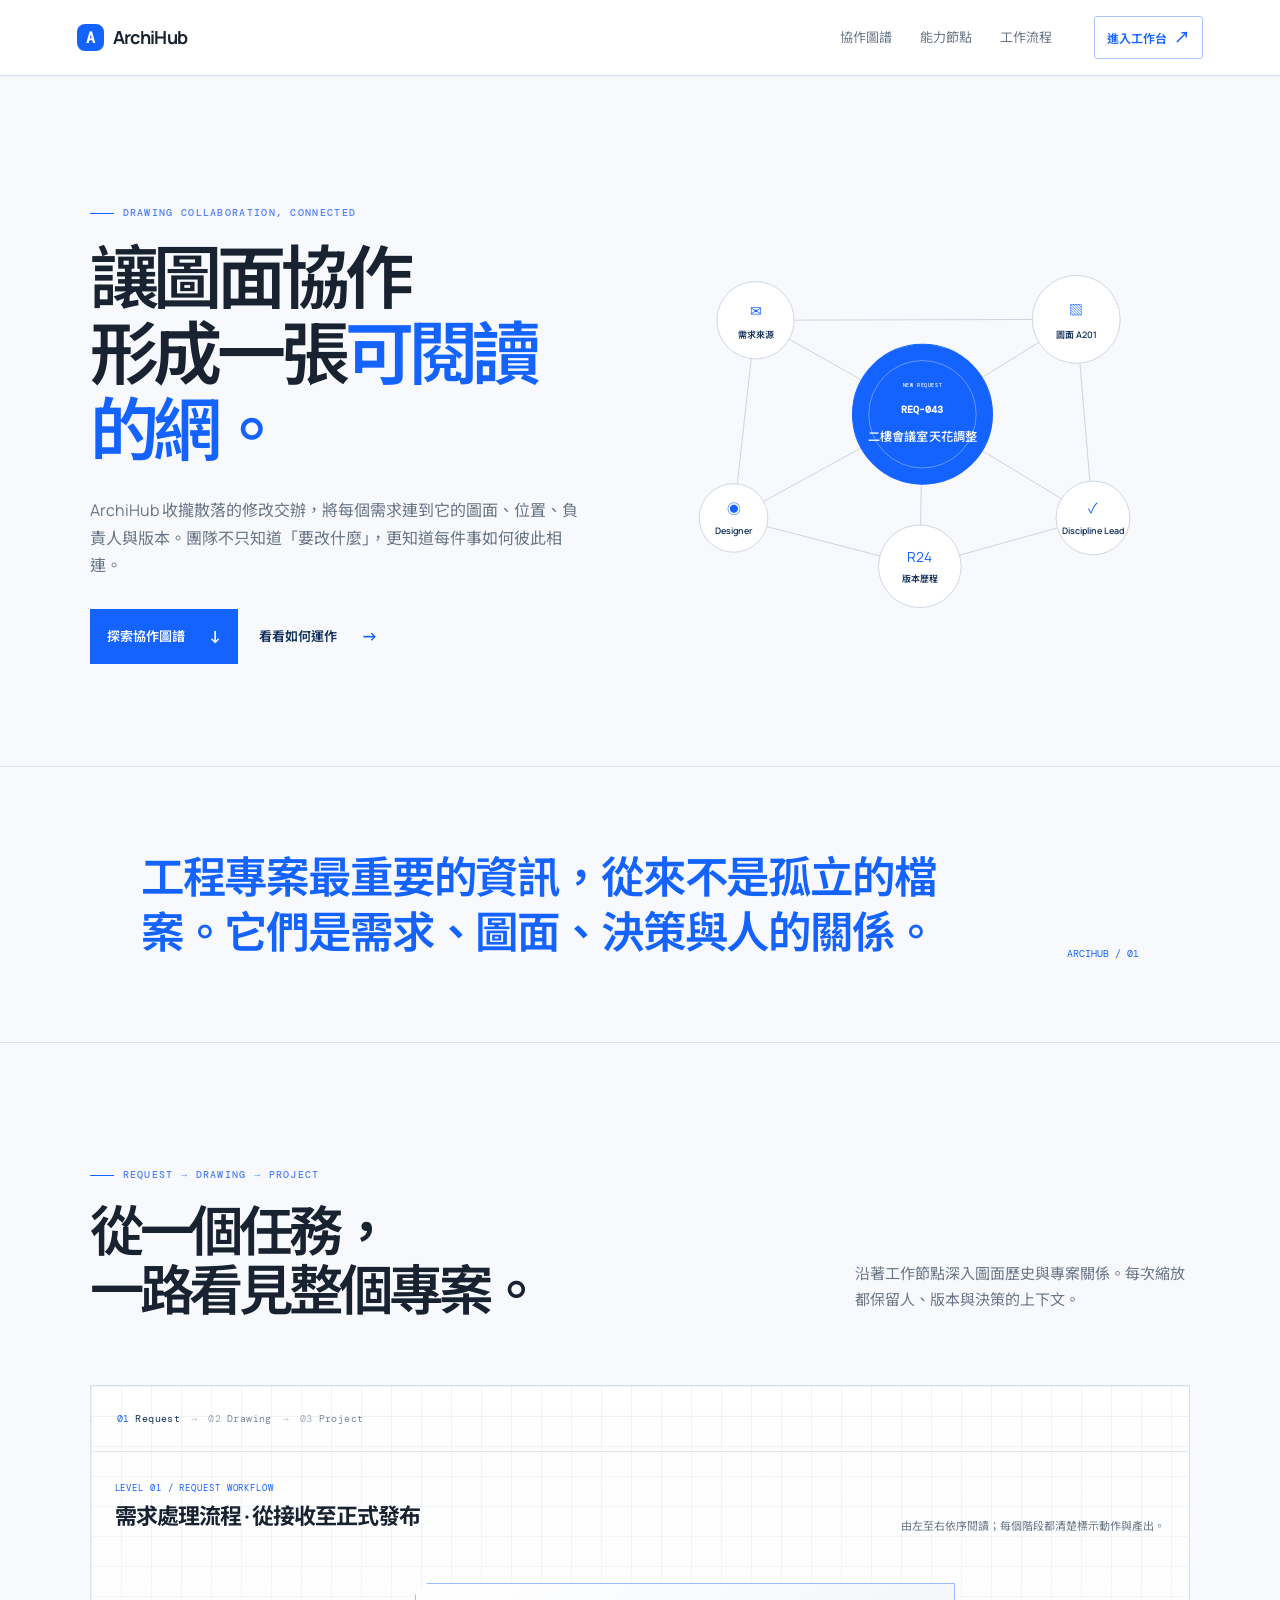
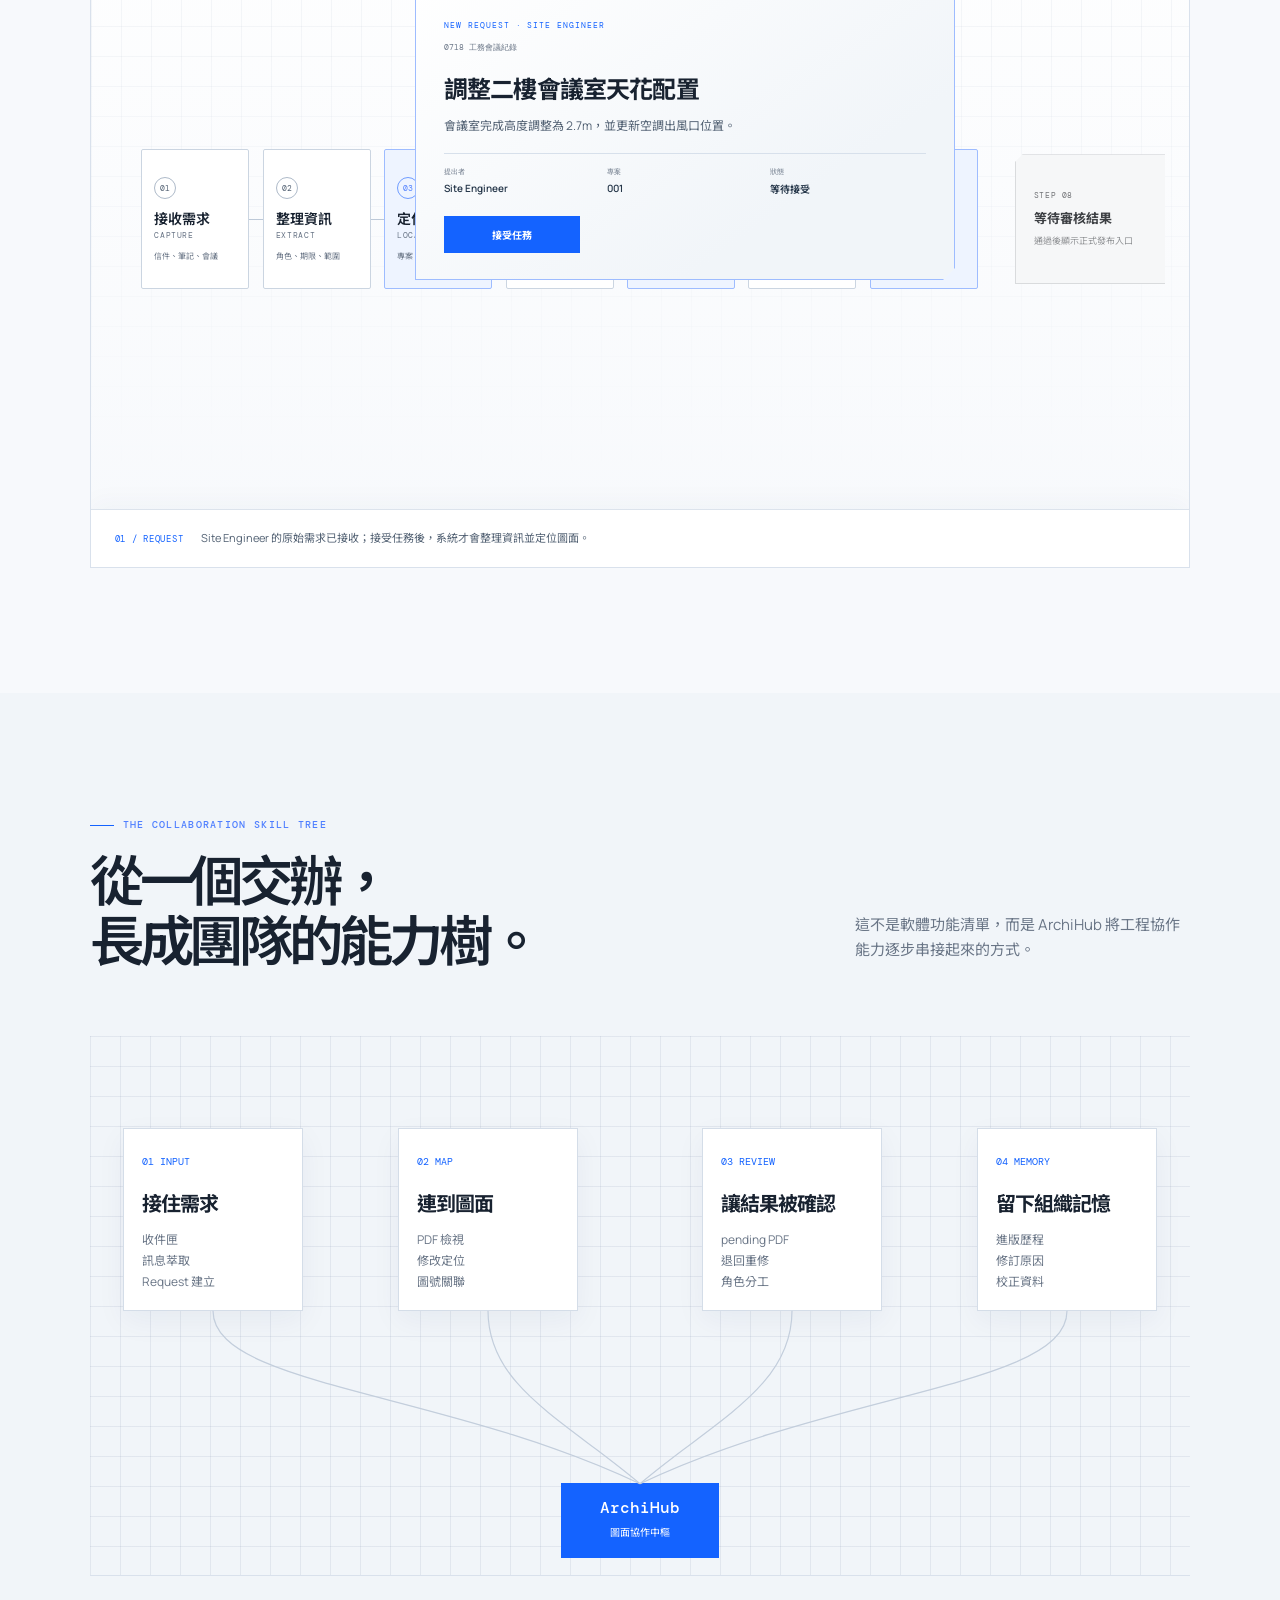
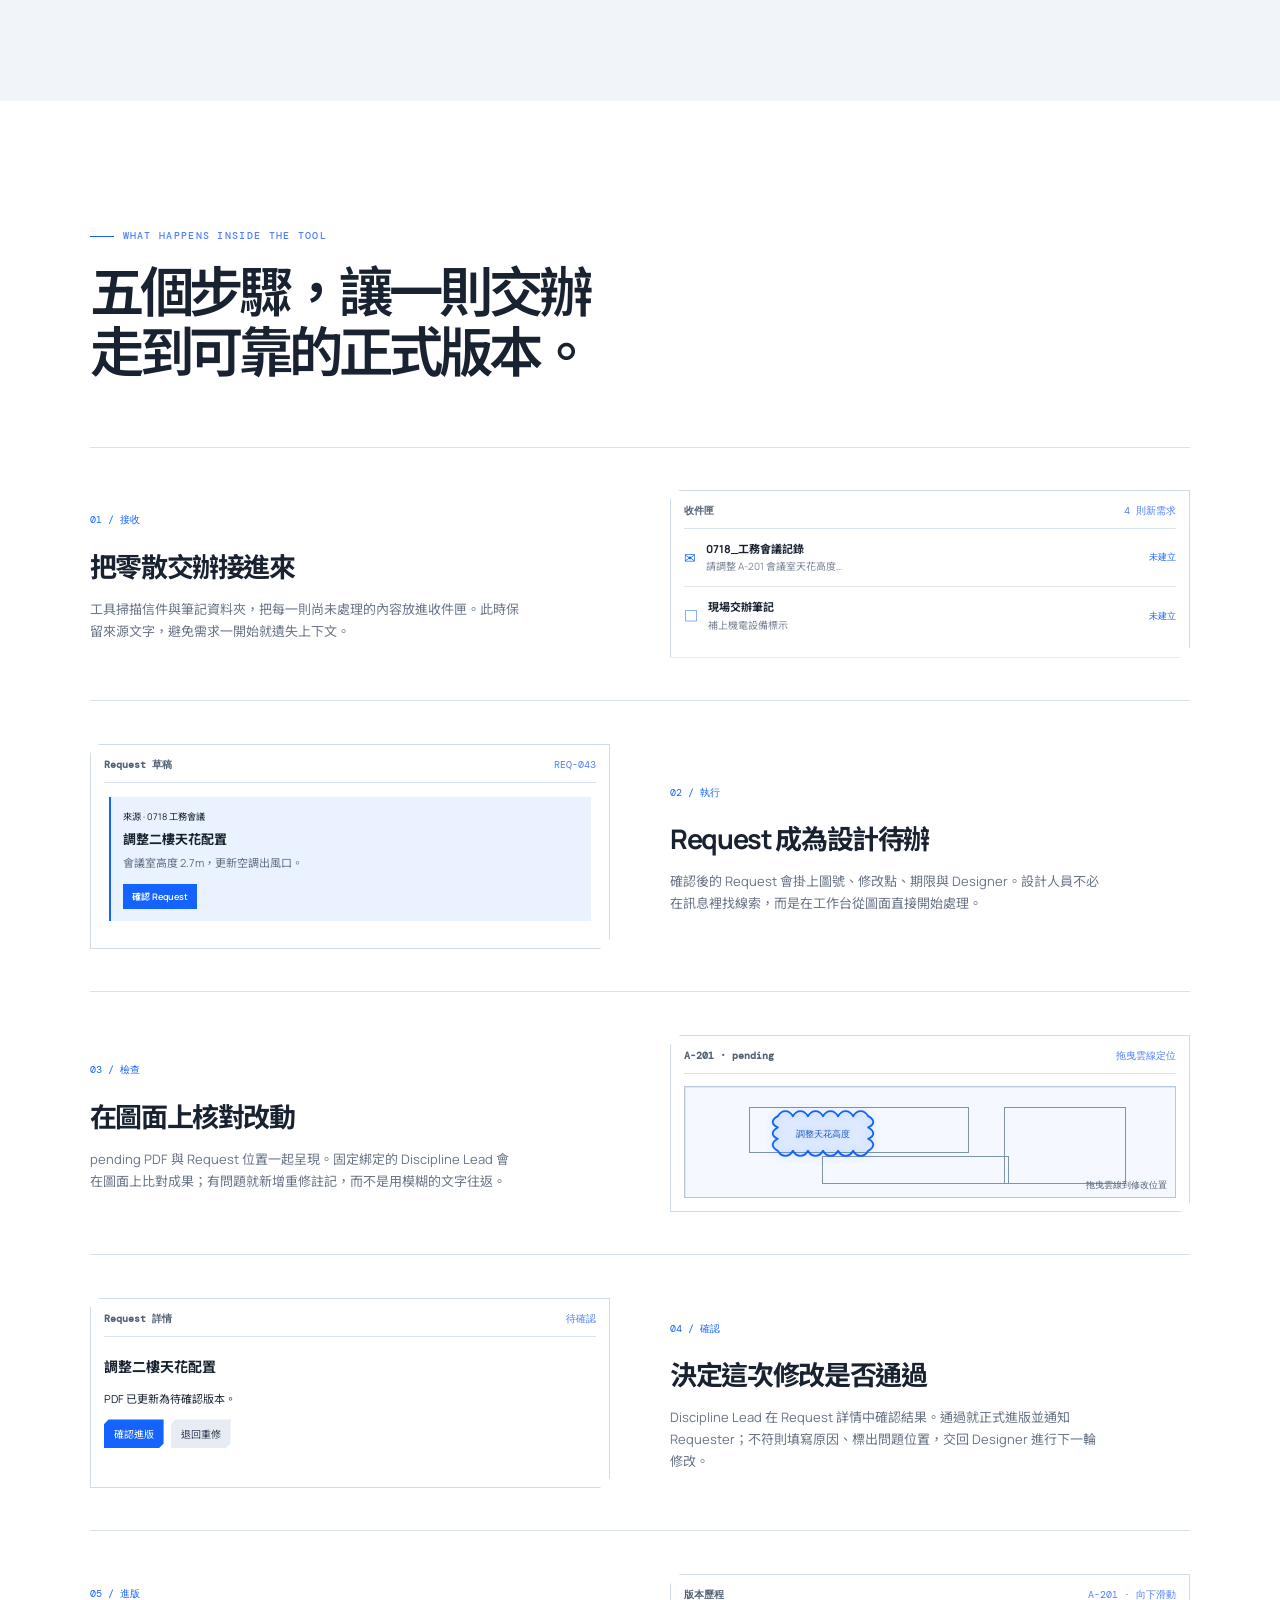
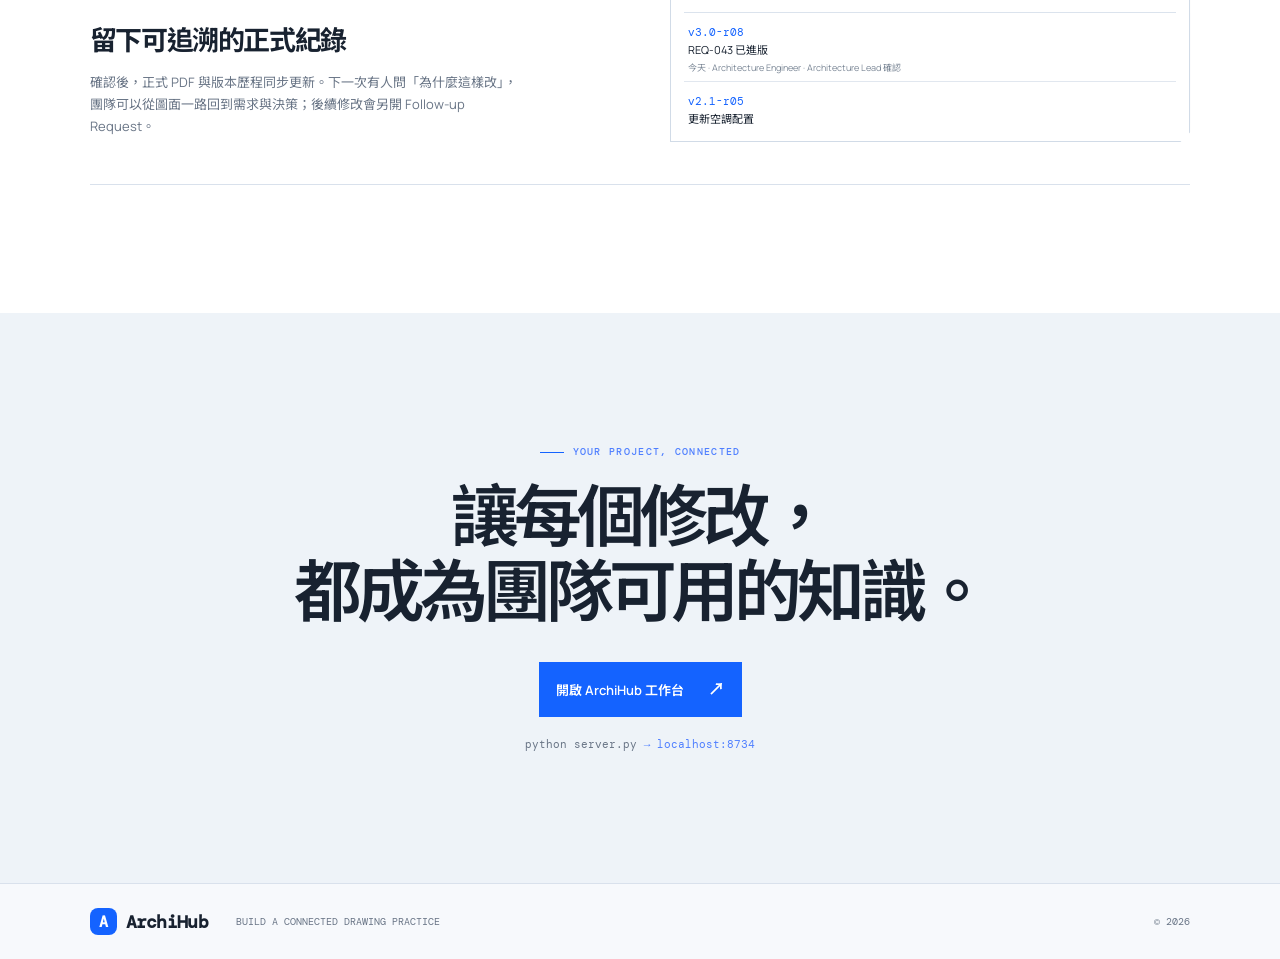
==== commit 3b7c06bc: "refine: connect skill cards to hub" ====
--- a/overview/index.html
+++ b/overview/index.html
@@ -161,7 +161,7 @@
         <div class="branch mapping"><span class="branch-tag">02 MAP</span><h3>連到圖面</h3><p>PDF 檢視<br>修改定位<br>圖號關聯</p></div>
         <div class="branch review"><span class="branch-tag">03 REVIEW</span><h3>讓結果被確認</h3><p>pending PDF<br>退回重修<br>角色分工</p></div>
         <div class="branch memory"><span class="branch-tag">04 MEMORY</span><h3>留下組織記憶</h3><p>進版歷程<br>修訂原因<br>校正資料</p></div>
-        <svg class="tree-lines" viewBox="0 0 1100 520" preserveAspectRatio="none" aria-hidden="true"><path d="M550 460V390M550 390H178V330M550 390H420V240M550 390H700V240M550 390H930V330"/><path d="M550 460V390" class="tree-active"/></svg>
+        <svg class="tree-lines" viewBox="0 0 1100 520" preserveAspectRatio="none" aria-hidden="true"><path d="M123 265C123 338 354 342 550 432"/><path d="M398 265C398 338 474 370 550 432"/><path d="M702 265C702 338 626 370 550 432"/><path d="M977 265C977 338 746 342 550 432"/></svg>
       </div>
     </section>
 
--- a/overview/refine.css
+++ b/overview/refine.css
@@ -102,7 +102,9 @@
 .solid,.trunk{background:var(--orange);color:#fff}.quiet{color:var(--cream)}
 .connections path{stroke:#c6d0de}.connections .active-line{stroke:var(--orange)}.node circle{fill:#fff;stroke:#c8d2df}.node text{fill:#526173}.node text:first-of-type{fill:var(--orange)}.node.center circle:first-child{fill:#eaf1ff;stroke:var(--orange)}.node:hover circle{filter:drop-shadow(0 0 8px rgba(20,99,255,.2))}.graph-tip{background:#fff;border-color:var(--line);box-shadow:0 12px 32px rgba(18,48,90,.09)}
 .manifesto{background:var(--bg);color:var(--orange)}.data-cloud{background:#fff}.cloud-stage{background:radial-gradient(circle at 50% 48%,#eaf1ff 0,transparent 50%)}.cloud-links path{stroke:#c7d1df}.cloud-node{border-color:#cbd5e1;background:#fff;color:var(--cream)}.cloud-node.source{background:#eaf1ff;border-color:var(--orange)}.cloud-node:hover,.cloud-node.selected{box-shadow:0 0 0 5px rgba(20,99,255,.1),0 10px 26px rgba(18,48,90,.1)}.cloud-copy ul{color:#526173}
-.skills{background:#f1f5f9}.skill-tree{background-image:linear-gradient(rgba(117,137,164,.13) 1px,transparent 1px),linear-gradient(90deg,rgba(117,137,164,.13) 1px,transparent 1px)}.tree-lines path{stroke:#c3cedc}.branch{background:#fff;border-color:#d4dde8;box-shadow:0 10px 28px rgba(18,48,90,.05)}
+.skills{background:#f1f5f9}.skill-tree{background-image:linear-gradient(rgba(117,137,164,.13) 1px,transparent 1px),linear-gradient(90deg,rgba(117,137,164,.13) 1px,transparent 1px)}.tree-lines path{stroke:#c3cedc}.branch{top:92px;background:#fff;border-color:#d4dde8;box-shadow:0 10px 28px rgba(18,48,90,.05)}.branch.intake{left:3%}.branch.mapping{left:28%}.branch.review{right:28%}.branch.memory{right:3%}
+@media(max-width:900px){.branch.intake{left:0;top:20px}.branch.mapping{left:57%;top:20px}.branch.review{left:0;right:auto;top:235px}.branch.memory{right:0;top:235px}}
+@media(max-width:560px){.branch.intake{top:0}.branch.mapping{left:0;top:155px}.branch.review{top:310px}.branch.memory{top:465px}}
 .workflow{background:#fff}.closing{background:#eef3f8}footer{color:#697586}
 .process-map{background:linear-gradient(180deg,#fff,#f4f7fb)}.process-track{border-color:#c6d0de}.process-step i{border-color:#aeb9c8;background:#fff;color:#526173}.process-step:hover i,.process-step.active i{color:#fff}.process-note{border-color:#cbd8e8;background:#eef3f8}
 .tool-window{background:#fff;border-color:#d1dbe7;box-shadow:0 10px 28px rgba(18,48,90,.06)}.tool-window:after{background:linear-gradient(110deg,transparent 35%,rgba(20,99,255,.07) 50%,transparent 65%)}.toolbar{color:#526173;border-color:#dbe3ed}.mail-row,.version-item{border-color:#e1e7ef}.mail-row small,.version-item small{color:#7b8796}.mail-row em{color:var(--orange)}.task-card{background:#eaf1ff}.task-card p{color:#5f6f82}.mini-plan{border-color:#b8c8dc;background:#f5f9ff;background-image:linear-gradient(#dce7f4 1px,transparent 1px),linear-gradient(90deg,#dce7f4 1px,transparent 1px)}.mini-plan i{border-color:#7d94ad}.mini-plan b,.approve-window button,.micro-action{color:#fff}.mini-plan em{color:#526173}.approve-window>p{color:#697586}.approve-window button+button{background:#e7ecf3;color:#334155}.drawing-link-panel{background:#edf8f1}.drawing-link-panel span{color:#238a4b}.cloud-mark path{fill:rgba(20,99,255,.08);stroke:var(--orange)}.cloud-mark span{color:#2459b8}.cloud-mark:hover path,.cloud-mark:focus-visible path{stroke:#79a2ff;filter:drop-shadow(0 0 4px rgba(20,99,255,.35))}.complete-notice i{color:#fff}.return-form textarea{border-color:#cbd5e1;background:#fff;color:var(--text)}.return-form .cancel-return{border-color:#cbd5e1}.app-icon{border-color:#b9c5d3;color:#526173}.app-icon.revit{border-color:#89aaf0;background:#eaf1ff;color:#2459b8}.app-icon.cad{border-color:#aeb9c8;background:#eef2f6;color:#526173}
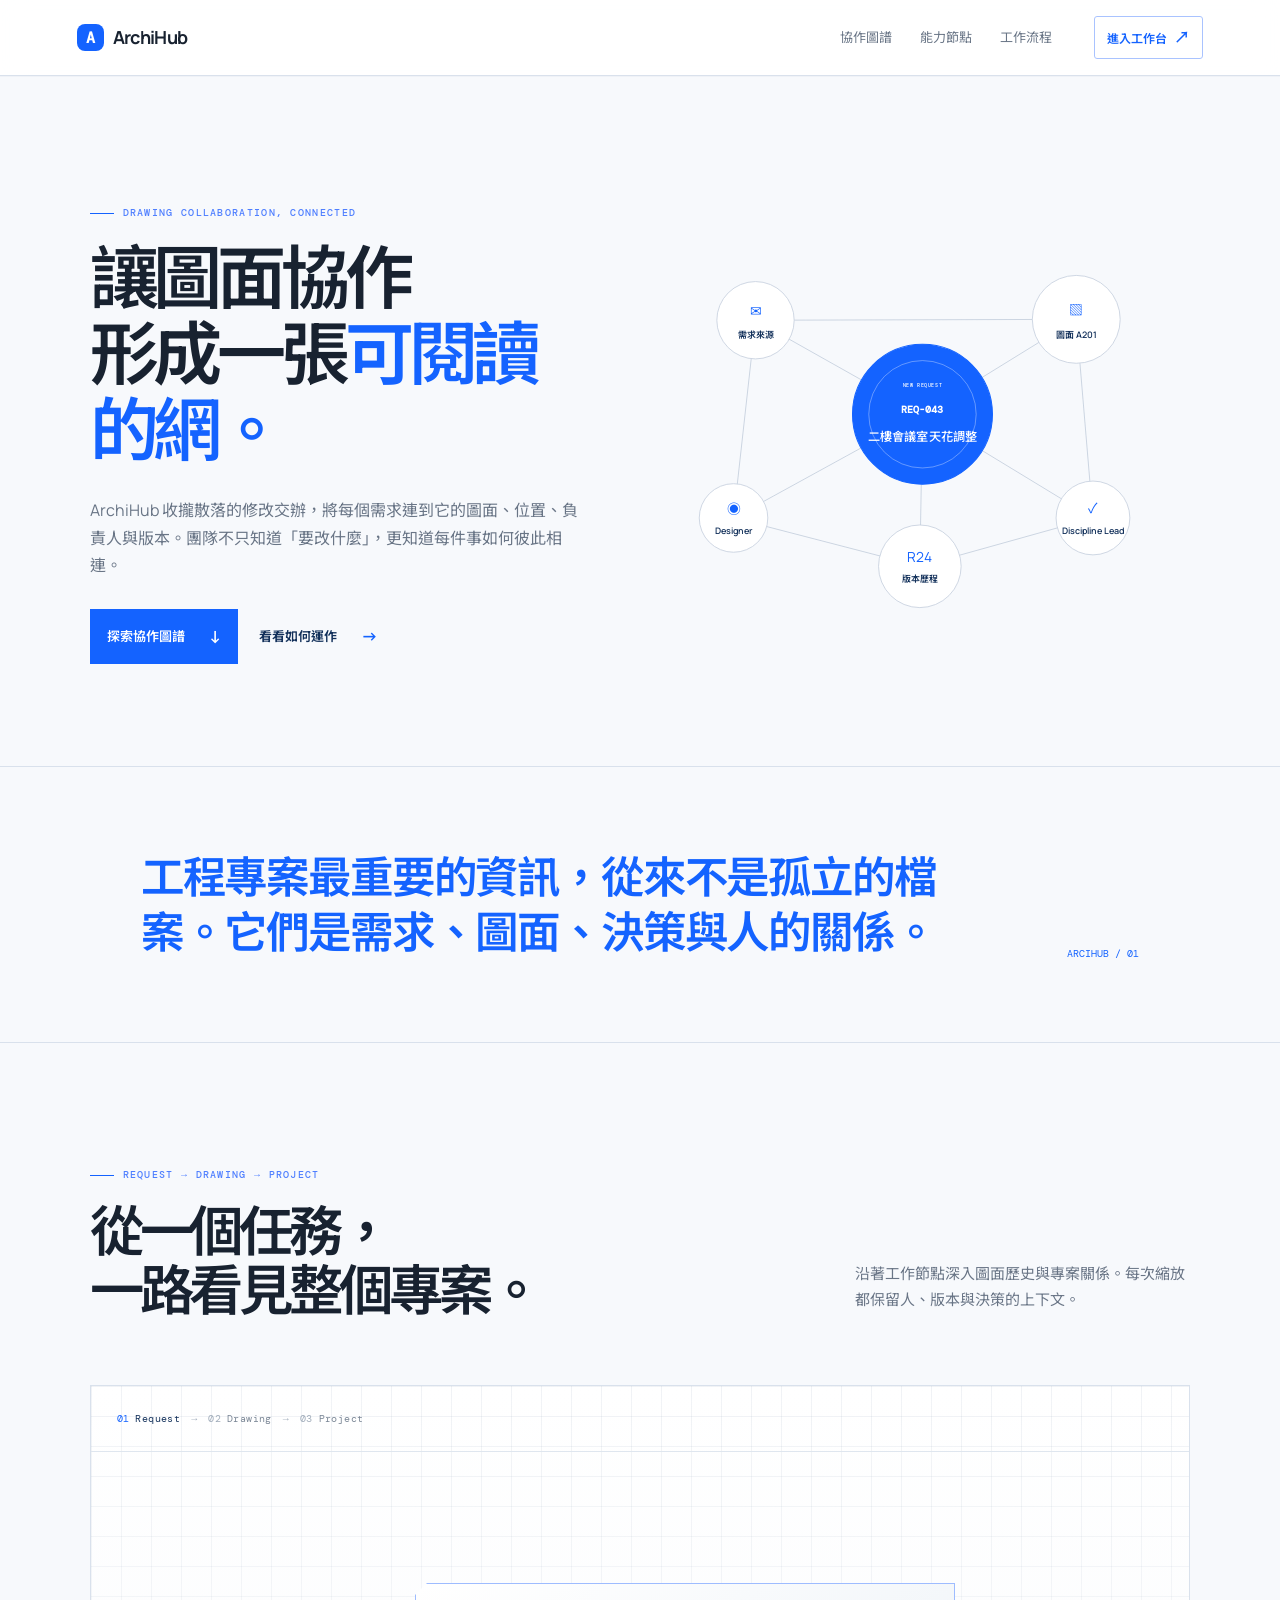
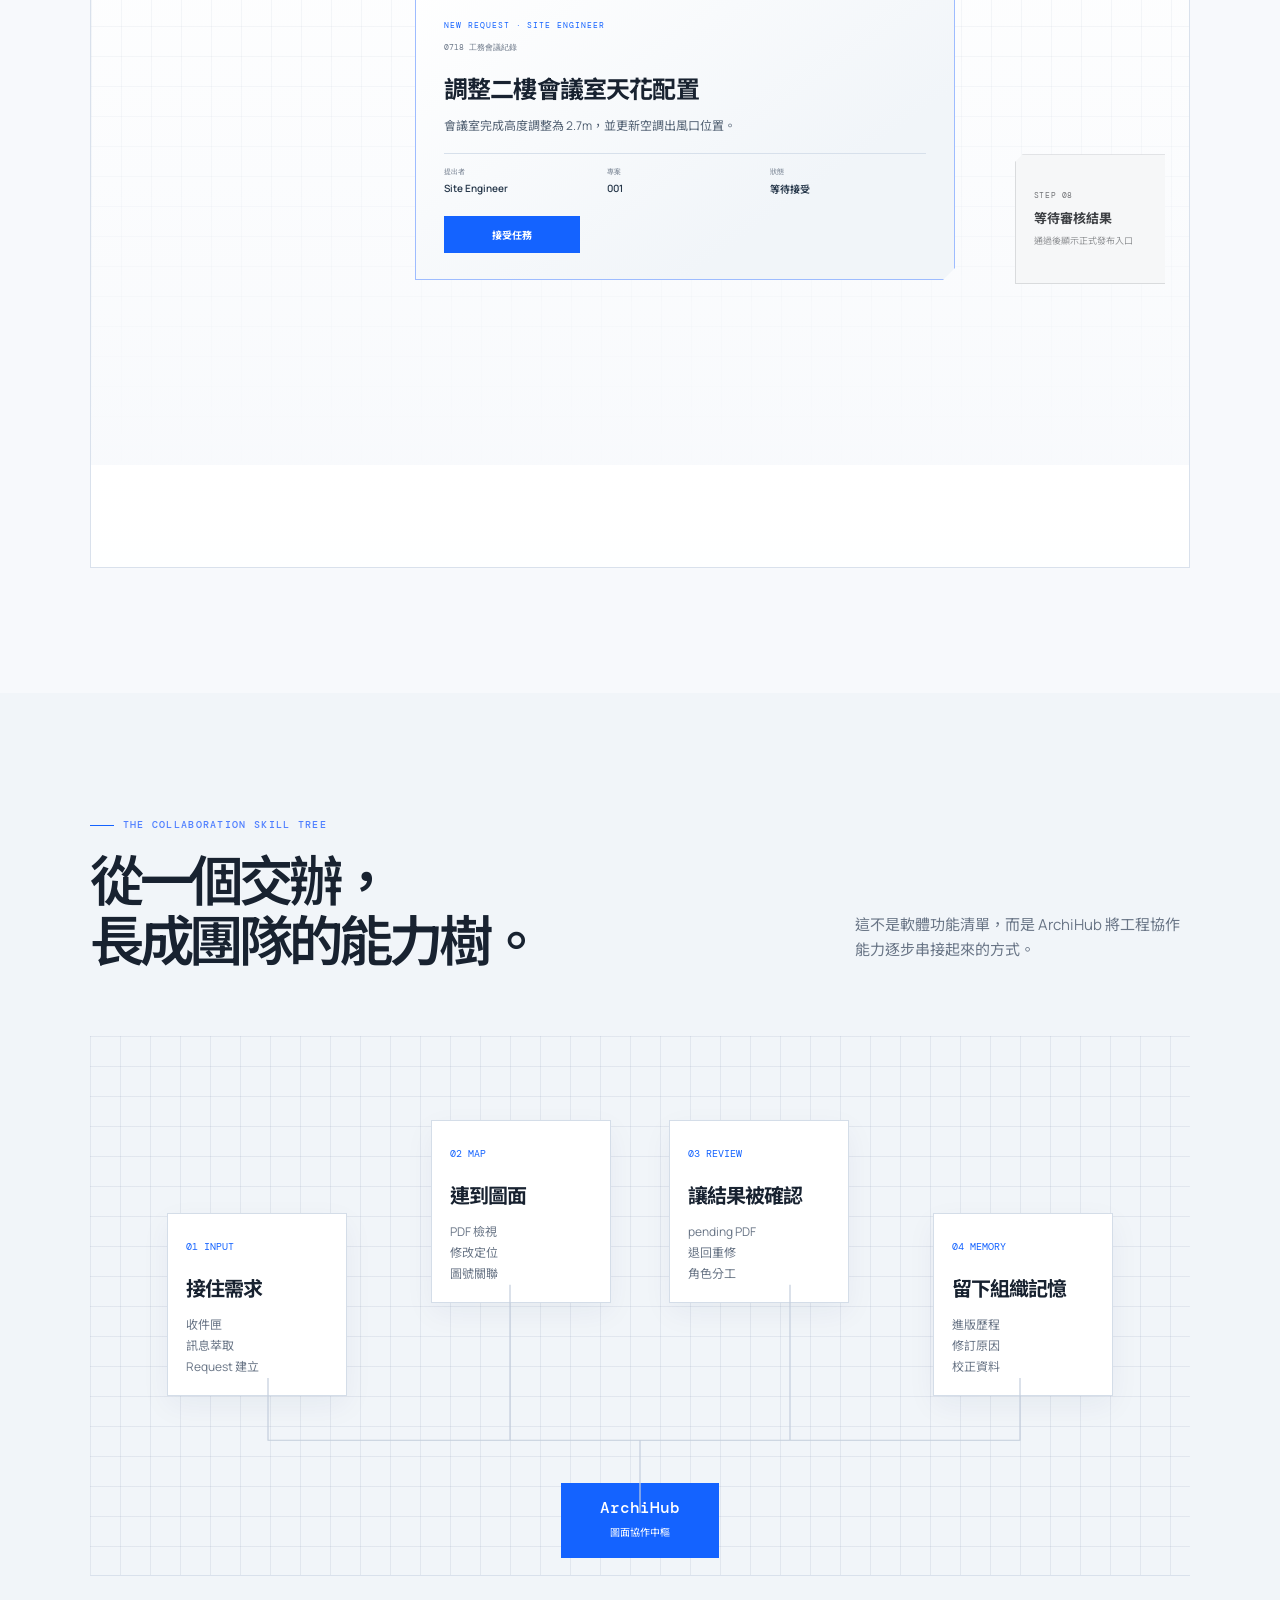
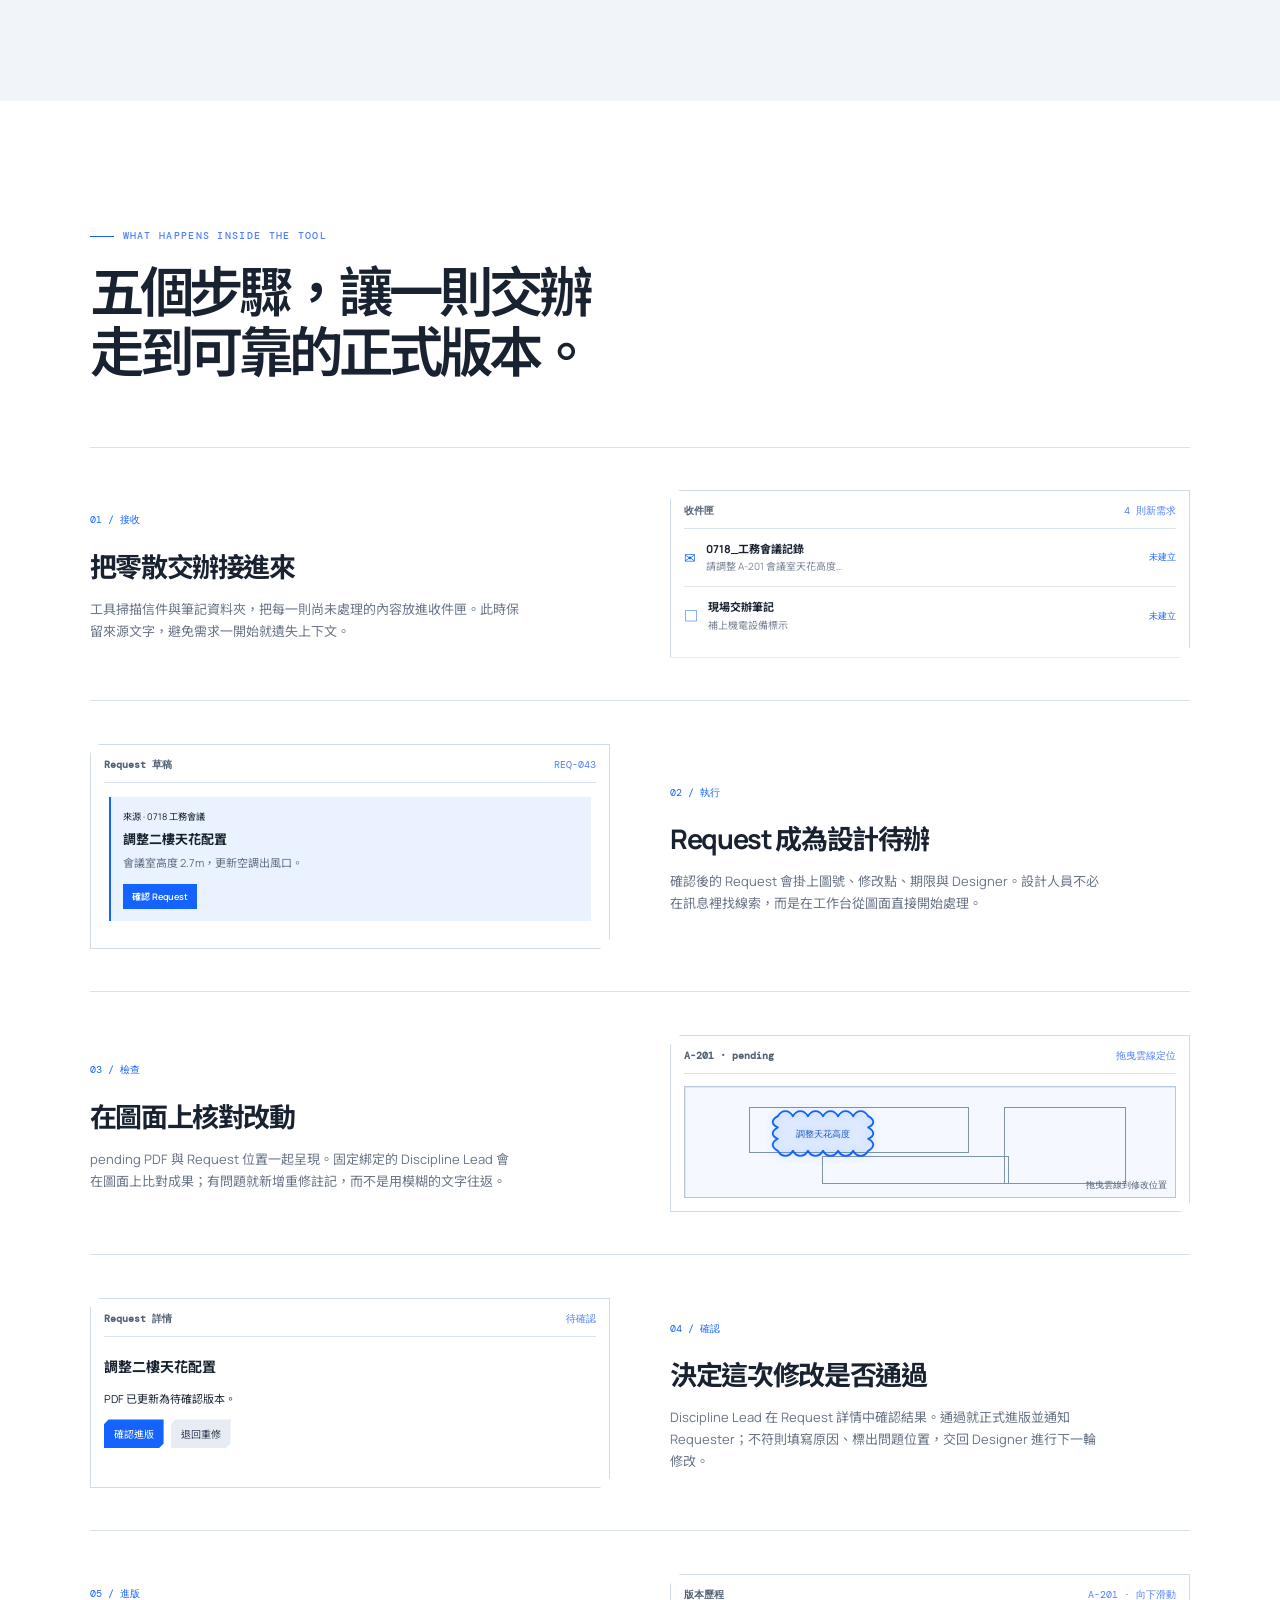
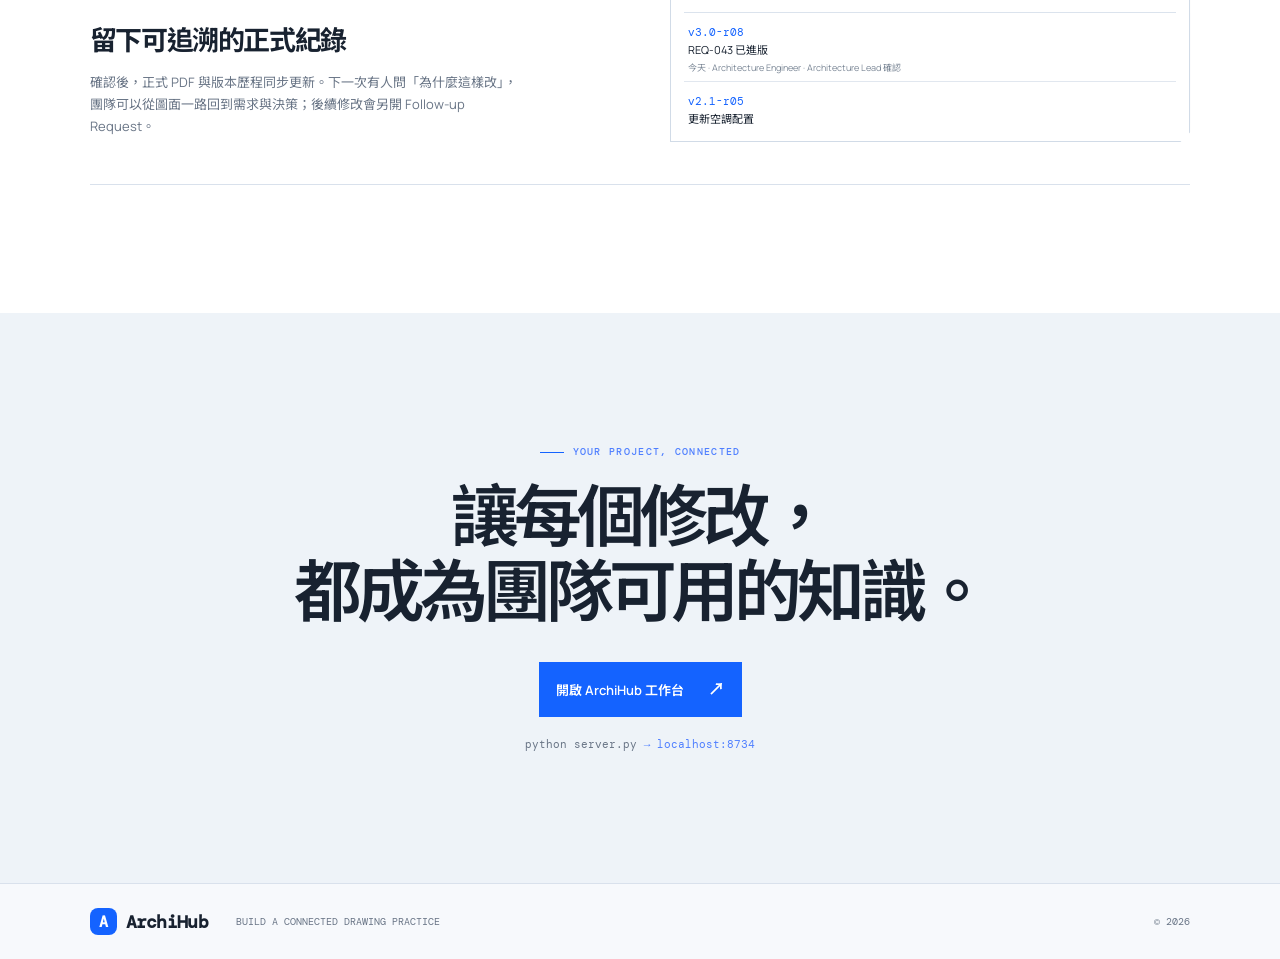
==== commit 8d9497d5: "refine: animate skill tree connections" ====
--- a/overview/index.html
+++ b/overview/index.html
@@ -161,7 +161,7 @@
         <div class="branch mapping"><span class="branch-tag">02 MAP</span><h3>連到圖面</h3><p>PDF 檢視<br>修改定位<br>圖號關聯</p></div>
         <div class="branch review"><span class="branch-tag">03 REVIEW</span><h3>讓結果被確認</h3><p>pending PDF<br>退回重修<br>角色分工</p></div>
         <div class="branch memory"><span class="branch-tag">04 MEMORY</span><h3>留下組織記憶</h3><p>進版歷程<br>修訂原因<br>校正資料</p></div>
-        <svg class="tree-lines" viewBox="0 0 1100 520" preserveAspectRatio="none" aria-hidden="true"><path d="M123 265C123 338 354 342 550 432"/><path d="M398 265C398 338 474 370 550 432"/><path d="M702 265C702 338 626 370 550 432"/><path d="M977 265C977 338 746 342 550 432"/></svg>
+        <svg class="tree-lines" viewBox="0 0 1100 520" preserveAspectRatio="none" aria-hidden="true"><path class="tree-base" d="M550 460V390M550 390H178V330M550 390H420V240M550 390H700V240M550 390H930V330"/><g class="tree-flow-layer"><path class="tree-flow" pathLength="1" d="M178 330V390H550V460"/><path class="tree-flow" pathLength="1" d="M420 240V390H550V460"/><path class="tree-flow" pathLength="1" d="M700 240V390H550V460"/><path class="tree-flow" pathLength="1" d="M930 330V390H550V460"/></g></svg>
       </div>
     </section>
 
--- a/overview/refine.css
+++ b/overview/refine.css
@@ -102,9 +102,7 @@
 .solid,.trunk{background:var(--orange);color:#fff}.quiet{color:var(--cream)}
 .connections path{stroke:#c6d0de}.connections .active-line{stroke:var(--orange)}.node circle{fill:#fff;stroke:#c8d2df}.node text{fill:#526173}.node text:first-of-type{fill:var(--orange)}.node.center circle:first-child{fill:#eaf1ff;stroke:var(--orange)}.node:hover circle{filter:drop-shadow(0 0 8px rgba(20,99,255,.2))}.graph-tip{background:#fff;border-color:var(--line);box-shadow:0 12px 32px rgba(18,48,90,.09)}
 .manifesto{background:var(--bg);color:var(--orange)}.data-cloud{background:#fff}.cloud-stage{background:radial-gradient(circle at 50% 48%,#eaf1ff 0,transparent 50%)}.cloud-links path{stroke:#c7d1df}.cloud-node{border-color:#cbd5e1;background:#fff;color:var(--cream)}.cloud-node.source{background:#eaf1ff;border-color:var(--orange)}.cloud-node:hover,.cloud-node.selected{box-shadow:0 0 0 5px rgba(20,99,255,.1),0 10px 26px rgba(18,48,90,.1)}.cloud-copy ul{color:#526173}
-.skills{background:#f1f5f9}.skill-tree{background-image:linear-gradient(rgba(117,137,164,.13) 1px,transparent 1px),linear-gradient(90deg,rgba(117,137,164,.13) 1px,transparent 1px)}.tree-lines path{stroke:#c3cedc}.branch{top:92px;background:#fff;border-color:#d4dde8;box-shadow:0 10px 28px rgba(18,48,90,.05)}.branch.intake{left:3%}.branch.mapping{left:28%}.branch.review{right:28%}.branch.memory{right:3%}
-@media(max-width:900px){.branch.intake{left:0;top:20px}.branch.mapping{left:57%;top:20px}.branch.review{left:0;right:auto;top:235px}.branch.memory{right:0;top:235px}}
-@media(max-width:560px){.branch.intake{top:0}.branch.mapping{left:0;top:155px}.branch.review{top:310px}.branch.memory{top:465px}}
+.skills{background:#f1f5f9}.skill-tree{background-image:linear-gradient(rgba(117,137,164,.13) 1px,transparent 1px),linear-gradient(90deg,rgba(117,137,164,.13) 1px,transparent 1px)}.tree-lines path{stroke:#c3cedc}.tree-lines .tree-flow-layer{pointer-events:none}.tree-lines .tree-flow{fill:none;stroke:var(--orange);stroke-width:1.8;stroke-dasharray:1;stroke-dashoffset:1;opacity:0;vector-effect:non-scaling-stroke}.tree-lines .tree-flow.is-tracing{animation:hero-line-trace 1.6s ease-out both}.branch{background:#fff;border-color:#d4dde8;box-shadow:0 10px 28px rgba(18,48,90,.05)}
 .workflow{background:#fff}.closing{background:#eef3f8}footer{color:#697586}
 .process-map{background:linear-gradient(180deg,#fff,#f4f7fb)}.process-track{border-color:#c6d0de}.process-step i{border-color:#aeb9c8;background:#fff;color:#526173}.process-step:hover i,.process-step.active i{color:#fff}.process-note{border-color:#cbd8e8;background:#eef3f8}
 .tool-window{background:#fff;border-color:#d1dbe7;box-shadow:0 10px 28px rgba(18,48,90,.06)}.tool-window:after{background:linear-gradient(110deg,transparent 35%,rgba(20,99,255,.07) 50%,transparent 65%)}.toolbar{color:#526173;border-color:#dbe3ed}.mail-row,.version-item{border-color:#e1e7ef}.mail-row small,.version-item small{color:#7b8796}.mail-row em{color:var(--orange)}.task-card{background:#eaf1ff}.task-card p{color:#5f6f82}.mini-plan{border-color:#b8c8dc;background:#f5f9ff;background-image:linear-gradient(#dce7f4 1px,transparent 1px),linear-gradient(90deg,#dce7f4 1px,transparent 1px)}.mini-plan i{border-color:#7d94ad}.mini-plan b,.approve-window button,.micro-action{color:#fff}.mini-plan em{color:#526173}.approve-window>p{color:#697586}.approve-window button+button{background:#e7ecf3;color:#334155}.drawing-link-panel{background:#edf8f1}.drawing-link-panel span{color:#238a4b}.cloud-mark path{fill:rgba(20,99,255,.08);stroke:var(--orange)}.cloud-mark span{color:#2459b8}.cloud-mark:hover path,.cloud-mark:focus-visible path{stroke:#79a2ff;filter:drop-shadow(0 0 4px rgba(20,99,255,.35))}.complete-notice i{color:#fff}.return-form textarea{border-color:#cbd5e1;background:#fff;color:var(--text)}.return-form .cancel-return{border-color:#cbd5e1}.app-icon{border-color:#b9c5d3;color:#526173}.app-icon.revit{border-color:#89aaf0;background:#eaf1ff;color:#2459b8}.app-icon.cad{border-color:#aeb9c8;background:#eef2f6;color:#526173}
@@ -144,7 +142,7 @@
 .hero-network .node.center.is-default-active:not(.is-expanded) .node-base{animation:hero-request-glow 3.2s ease-in-out infinite}.hero-network .node.center.is-default-active:not(.is-expanded) .node-inner{animation:hero-request-inner-glow 3.2s ease-in-out infinite}
 @keyframes hero-request-glow{0%,100%{stroke-opacity:.88;filter:drop-shadow(0 0 2px rgba(20,99,255,.08))}50%{stroke-opacity:1;filter:drop-shadow(0 0 10px rgba(20,99,255,.32))}}
 @keyframes hero-request-inner-glow{0%,100%{stroke-opacity:.35}50%{stroke-opacity:.62}}
-@media(prefers-reduced-motion:reduce){.hero-network .connection-flow{display:none}.hero-network .node.center.is-default-active:not(.is-expanded) .node-base,.hero-network .node.center.is-default-active:not(.is-expanded) .node-inner{animation:none!important}}
+@media(prefers-reduced-motion:reduce){.hero-network .connection-flow,.tree-lines .tree-flow{display:none}.hero-network .node.center.is-default-active:not(.is-expanded) .node-base,.hero-network .node.center.is-default-active:not(.is-expanded) .node-inner{animation:none!important}}
 
 /* Larger, more open hero orbit with stable in-circle labels. */
 .hero-network .connections,.hero-network .node:not(.center){transform-box:view-box;transform-origin:341px 224px;transform:scale(1.08)}.hero-network .node:not(.center) text{transform-box:fill-box;transform-origin:center;transform:scale(.926)}.hero-network .node-base,.hero-network .node-inner,.hero-network .node-detail-surface{transform-box:fill-box;transform-origin:center}.hero-network .node:not(.center):not(.is-expanded) .node-summary text:last-child{fill:#12305a;font-weight:600}.hero-network .node.is-expanded .node-detail-surface{fill:var(--orange);stroke:var(--orange);opacity:1}.hero-network .node.is-expanded .node-detail text{fill:#fff}
